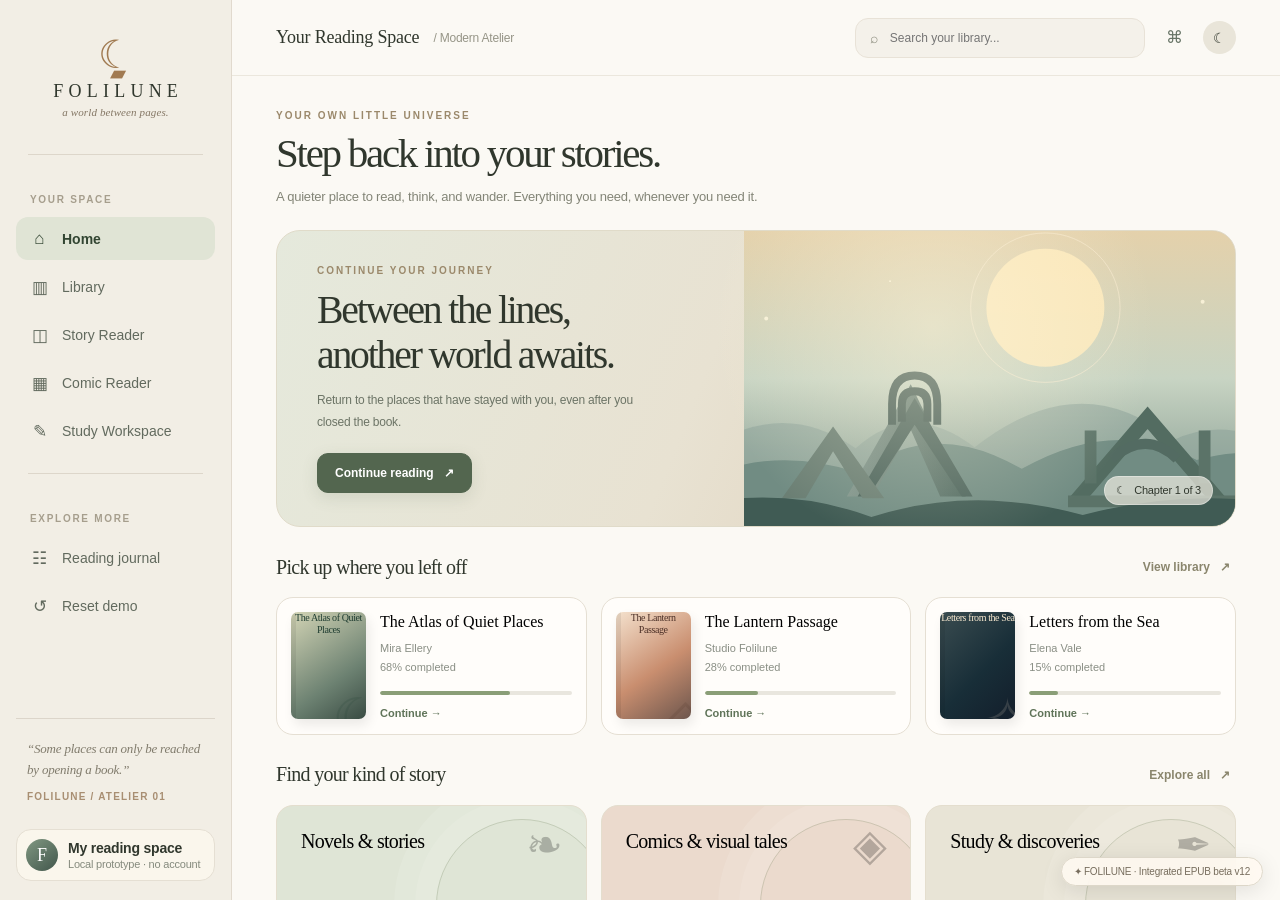
==== android-app/app/src/main/assets/index.html @ e571d468 "android: report unsupported WebView JSON backup instead of falsely claiming download" ====
<!doctype html>
<html lang="en">
<head>
<meta charset="utf-8" />
<meta name="viewport" content="width=device-width,initial-scale=1" />
<title>FOLILUNE — Modern Atelier / Illustrated EPUB Proof v7</title>
<meta name="theme-color" content="#f5f1e9" />
<style>
:root{--bg:#eeeae1;--paper:#faf7f0;--card:#fffdf7;--ink:#30372d;--soft:#697368;--muted:#858a7d;--line:#e5dfd3;--sage:#7a896b;--deep:#414c3d;--rust:#ad6c4b;--peach:#ecd3ba;--shadow:0 18px 50px rgba(48,55,45,.07);--serif:Georgia,'Iowan Old Style','Palatino Linotype',serif;--sans:Inter,'Segoe UI',Arial,sans-serif}
*{box-sizing:border-box}html,body{margin:0;min-height:100%;background:var(--bg);color:var(--ink)}body{font-family:var(--sans);font-size:14px;letter-spacing:-.015em}button,input,textarea,select{font:inherit}button{cursor:pointer}button:focus-visible,input:focus-visible,textarea:focus-visible{outline:3px solid #a7b58c;outline-offset:3px}button:disabled{cursor:not-allowed;opacity:.4}a{color:inherit}svg{display:block}.hidden{display:none!important}
.app{display:grid;grid-template-columns:232px minmax(0,1fr);min-height:100vh;margin:auto;max-width:1800px;background:#faf8f3;box-shadow:0 0 90px rgba(45,51,39,.1)}.sidebar{background:#f2eee5;border-right:1px solid #e1dace;padding:28px 16px 19px;display:flex;flex-direction:column;gap:17px;position:sticky;top:0;height:100vh;z-index:20}.brand{display:flex;flex-direction:column;align-items:center;text-decoration:none;padding:11px 0 15px;gap:4px}.brand-mark{color:#a17a51;font-size:39px;height:38px;line-height:32px;position:relative;font-family:var(--serif)}.brand-mark:after{content:'▰';position:absolute;font-size:21px;transform:rotate(0deg);bottom:-12px;left:12px;color:#a17a51}.brand-title{font-family:var(--serif);letter-spacing:.29em;font-size:18px;margin-left:.3em}.brand-sub{font:italic 11px var(--serif);color:#857765;letter-spacing:.01em}.sidebar-divider{height:1px;background:#ddd6ca;margin:4px 12px}.nav-stack{display:flex;flex-direction:column;gap:5px}.nav-section{font-size:10px;text-transform:uppercase;letter-spacing:.17em;font-weight:700;color:#a69e8d;margin:18px 14px 7px}.nav-btn{background:transparent;border:0;border-radius:12px;display:flex;gap:13px;align-items:center;text-align:left;padding:12px 14px;width:100%;color:#626a5e;font-weight:520;transition:.18s}.nav-btn:hover,.nav-btn.active{background:#e0e4d5;color:#324532}.nav-btn.active{font-weight:690}.nav-ico{width:19px;height:19px;display:grid;place-items:center;font-size:17px}.nav-btn small{margin-left:auto;color:#8b887b}.side-bottom{margin-top:auto}.side-quote{border-top:1px solid #dcd5ca;padding:20px 11px 10px;color:#807b6c;font:italic 13px/1.6 var(--serif)}.side-quote b{display:block;font:600 10px var(--sans);color:#a88e72;letter-spacing:.12em;text-transform:uppercase;margin-top:10px}.account{display:flex;align-items:center;gap:10px;margin-top:17px;padding:9px;background:#faf6ec;border:1px solid var(--line);border-radius:15px}.avatar{width:32px;height:32px;border-radius:100%;background:linear-gradient(140deg,#819882,#41564b);display:grid;place-items:center;color:#fff;font:18px var(--serif)}.account small{display:block;color:var(--muted);font-size:11px;margin-top:2px}
.main{min-width:0;max-height:100vh;overflow-y:auto;background:#fbf9f4}.topbar{height:76px;display:flex;align-items:center;justify-content:space-between;gap:18px;padding:0 44px;position:sticky;top:0;background:rgba(251,249,244,.94);backdrop-filter:blur(18px);border-bottom:1px solid rgba(230,225,214,.75);z-index:10}.topbar-left{display:flex;align-items:center;gap:14px;min-width:0}.topbar h1{font:500 18px var(--serif);margin:0;white-space:nowrap}.topbar-breadcrumb{font-size:12px;color:#969587}.topbar-right{display:flex;align-items:center;gap:10px}.searchbar{display:flex;gap:10px;align-items:center;background:#f4f1ea;border:1px solid #e8e2d7;border-radius:13px;padding:11px 14px;width:290px;color:#868778}.searchbar input{width:100%;border:0;outline:none;background:transparent;font-size:12px;color:var(--ink)}.icon-btn{border:1px solid transparent;color:#677466;background:transparent;border-radius:11px;min-width:38px;height:38px;display:inline-grid;place-items:center;font-size:17px}.icon-btn:hover{background:#eeebe2}.top-avatar{width:33px;height:33px;border-radius:50%;background:#e9e5d9;display:grid;place-items:center}.mobile-menu{display:none}
.content{max-width:1460px;padding:34px 44px 75px;margin:0 auto}.eyebrow{font-size:10px;letter-spacing:.2em;text-transform:uppercase;color:#9b896b;font-weight:800}.page-title{font:400 clamp(29px,3.2vw,48px)/1.16 var(--serif);letter-spacing:-.055em;margin:9px 0 9px}.page-sub{color:#838577;line-height:1.6;margin:0;font-size:13px}.section-title{display:flex;align-items:center;justify-content:space-between;gap:15px;margin:27px 0 17px}.section-title h2{font:500 20px var(--serif);letter-spacing:-.035em;margin:0}.section-title button{border:0;background:transparent;color:#8a866d;font-size:12px;font-weight:650;padding:6px}.section-title button:hover{text-decoration:underline}.pill{border:1px solid #e3ddce;background:#f8f4eb;color:#677466;border-radius:30px;padding:9px 14px;font-size:12px;white-space:nowrap}.pill.active{color:#fff;background:#5b7057;border-color:#5b7057}.primary{background:#53664f;color:#fff;border:1px solid #53664f;border-radius:11px;padding:12px 17px;font-weight:640;font-size:12px;box-shadow:0 5px 16px #53664f25}.primary:hover{background:#3f543e}.secondary{background:#fffaf2;color:#53664f;border:1px solid #e7ddce;border-radius:11px;padding:12px 17px;font-weight:620;font-size:12px}.secondary:hover{background:#f3ecdc}.tiny{border:0;background:transparent;color:#6e7569;padding:7px 8px;border-radius:8px;font-size:12px}.tiny:hover{background:#f0ece2}.muted{color:#8c8f85}
.hero{border-radius:24px;overflow:hidden;min-height:249px;display:grid;grid-template-columns:minmax(260px,1fr) 1.05fr;background:linear-gradient(112deg,#e5e9dc 0%,#e8e2d2 45%,#dac6ac 100%);position:relative;border:1px solid #e0dbc9}.hero:after{content:'';position:absolute;width:450px;height:450px;right:8%;top:-130px;border-radius:50%;background:radial-gradient(circle,#fff6db77,transparent 70%);pointer-events:none}.hero-copy{padding:34px 14px 33px 40px;z-index:1}.hero-copy h2{font:400 clamp(27px,3.1vw,42px)/1.13 var(--serif);letter-spacing:-.055em;margin:12px 0;max-width:360px}.hero-copy p{color:#6c7466;font-size:12px;line-height:1.8;max-width:350px;margin:0 0 20px}.hero-art{overflow:hidden;display:flex;align-items:flex-end;justify-content:center;position:relative}.hero-art svg{width:100%;height:100%;min-height:249px;object-fit:cover}.sparkle{position:absolute;color:#fff8e2;font-size:19px}.hero-progress{position:absolute;bottom:21px;right:22px;border:1px solid #ffffff58;border-radius:50px;padding:7px 11px;background:#f7f3e9a9;font-size:11px;z-index:2}
.reading-grid{display:grid;grid-template-columns:repeat(3,minmax(0,1fr));gap:14px}.reading-card{background:#fffdfa;border:1px solid var(--line);border-radius:17px;display:flex;gap:14px;min-height:136px;padding:14px;text-align:left;align-items:center;transition:.2s}.reading-card:hover,.book-card:hover,.collection:hover{transform:translateY(-3px);box-shadow:var(--shadow)}.mini-cover{width:75px;min-width:75px;height:107px;border-radius:7px;box-shadow:3px 6px 12px #00000014;overflow:hidden;position:relative}.mini-cover:before,.cover:before{content:'';position:absolute;inset:0;border-left:5px solid #00000013;pointer-events:none}.book-meta{flex:1;min-width:0}.book-meta b{display:block;font:500 16px/1.2 var(--serif);margin-bottom:8px;overflow-wrap:anywhere}.book-meta small{color:#8a8f85;line-height:1.6;font-size:11px}.progress{height:4px;border-radius:10px;background:#e9e6de;margin-top:14px;overflow:hidden}.progress>i{display:block;height:100%;border-radius:10px;background:#8a9e77}.continue-link{display:inline-block;margin-top:12px;font-size:11px;color:#607459;font-weight:700}
.collection-grid{display:grid;grid-template-columns:repeat(3,1fr);gap:14px}.collection{border-radius:17px;min-height:147px;padding:24px;display:flex;flex-direction:column;justify-content:space-between;align-items:start;position:relative;overflow:hidden;border:1px solid #e4dece;text-align:left;transition:.2s}.collection:nth-child(1){background:#dfe5d6}.collection:nth-child(2){background:#ebdacd}.collection:nth-child(3){background:#e8e4d6}.collection:after{content:'';position:absolute;right:-22px;bottom:-40px;width:170px;height:170px;border:1px solid #6f805d40;border-radius:50%;box-shadow:0 0 0 21px #ffffff17,0 0 0 42px #ffffff1b}.collection .symbol{font:44px var(--serif);opacity:.24;position:absolute;right:23px;top:13px}.collection strong{font:500 20px var(--serif);letter-spacing:-.035em;z-index:1}.collection small{font:12px var(--sans);color:#697264;z-index:1}
.book-grid{display:grid;grid-template-columns:repeat(5,minmax(0,1fr));gap:17px}.book-card{border:0;background:transparent;text-align:left;padding:0;min-width:0;transition:.2s}.cover{height:210px;width:100%;max-width:180px;position:relative;border-radius:8px;overflow:hidden;display:flex;justify-content:center;align-items:center;flex-direction:column;padding:18px;box-shadow:4px 9px 13px #403f2b21;transition:.2s}.cover-name{font:500 clamp(15px,1.7vw,23px)/1.08 var(--serif);text-align:center;position:relative;z-index:2;letter-spacing:-.04em}.cover-author{font:8px var(--sans);text-transform:uppercase;letter-spacing:.13em;margin-top:11px;opacity:.8;z-index:2;text-align:center}.cover-emblem{position:absolute;font:92px var(--serif);opacity:.15;bottom:-32px;right:-16px}.book-card strong{display:block;margin-top:14px;font:500 15px/1.25 var(--serif);white-space:nowrap;overflow:hidden;text-overflow:ellipsis}.book-card small{display:block;color:#969487;margin-top:4px;font-size:11px}.cover.forest,.mini-cover.forest{background:linear-gradient(145deg,#d3d4b5,#6d8272 63%,#394b43);color:#203e32}.cover.coral,.mini-cover.coral{background:linear-gradient(145deg,#f4e1cd,#c98e6f 54%,#6d564d);color:#4c3027}.cover.midnight,.mini-cover.midnight{background:linear-gradient(135deg,#3a4c50,#182e38 56%,#131e2b);color:#f8e9d0}.cover.cream,.mini-cover.cream{background:linear-gradient(145deg,#f0e6d2,#cab99b);color:#654f3e}.cover.violet,.mini-cover.violet{background:linear-gradient(130deg,#777383,#342f54 63%,#222c43);color:#f2e8d7}.cover.sand,.mini-cover.sand{background:linear-gradient(135deg,#d4b28a,#9b6947 54%,#633e36);color:#fff0d5}.cover.sage,.mini-cover.sage{background:linear-gradient(135deg,#e5dfd4,#9bad94 65%,#5b7c76);color:#344b42}.mini-cover .cover-name{font-size:10px;line-height:1.14;display:-webkit-box;-webkit-line-clamp:3;-webkit-box-orient:vertical;overflow:hidden}.mini-cover .cover-author{display:none}.mini-cover .cover-emblem{font-size:56px}
.library-header{display:flex;justify-content:space-between;align-items:flex-end;gap:15px;flex-wrap:wrap}.filter-row{display:flex;gap:8px;align-items:center;flex-wrap:wrap;margin:26px 0}.empty{padding:50px 10px;text-align:center;background:#f3eee4;border-radius:14px;color:#747d6e}.library-count{margin-left:auto;font-size:11px;color:#8b8d82}.add-tip{margin-top:25px;border-radius:14px;background:#e8eddf;padding:18px 21px;color:#657661;line-height:1.6;font-size:12px}
.reader-shell{height:calc(100vh - 76px);min-height:620px;display:flex;flex-direction:column;background:var(--reader-bg,#f6f2e9);color:var(--reader-ink,#363e32);position:relative}.reader-shell.night{--reader-bg:#282d2d;--reader-ink:#e8e5da;--reader-muted:#acaea5}.reader-shell.sepia{--reader-bg:#eadfc8;--reader-ink:#4e4638;--reader-muted:#766e61}.reader-head{height:56px;flex-shrink:0;display:flex;align-items:center;justify-content:space-between;border-bottom:1px solid color-mix(in srgb,var(--reader-ink) 11%,transparent);padding:0 26px;gap:12px}.reader-head h2{font:500 16px var(--serif);margin:0}.reader-head small{display:block;font-size:10px;color:var(--reader-muted,#8f9387);margin-top:2px}.reader-head-left,.reader-head-right{display:flex;align-items:center;gap:8px}.reader-shell button:not(.primary){color:inherit}.reader-head .icon-btn:hover,.reader-foot .icon-btn:hover{background:#8b957a22}.reader-main{display:flex;min-height:0;flex:1;overflow:hidden}.reader-pages{flex:1;overflow:auto;min-width:0;scrollbar-color:#b4b2a4 transparent}.story-page{max-width:735px;margin:0 auto;min-height:100%;padding:50px 58px 80px;position:relative;transition:font-size .2s}.chapter-kicker{text-transform:uppercase;letter-spacing:.3em;color:#a4866b;font-size:10px;font-weight:700;text-align:center}.story-page h1{font:400 36px var(--serif);text-align:center;margin:18px 0 42px;letter-spacing:-.065em}.story-text{font:var(--read-size,19px)/var(--read-line,1.85) var(--serif);letter-spacing:0}.story-text p{margin:0 0 1.3em;text-align:justify;hyphens:auto}.story-text p:first-of-type:first-letter{font-size:2.9em;float:left;line-height:.83;padding:8px 9px 0 0;color:#9a6a4a}.reader-foot{height:57px;flex-shrink:0;border-top:1px solid color-mix(in srgb,var(--reader-ink) 10%,transparent);display:flex;align-items:center;gap:15px;justify-content:space-between;padding:0 26px}.reader-foot small{font-size:11px;color:var(--reader-muted,#8a8b80)}.foot-progress{height:3px;background:#c2c1b2;flex:1;max-width:310px;border-radius:5px;overflow:hidden}.foot-progress i{display:block;background:#849676;height:100%;transition:.25s}.reader-tools{width:290px;background:var(--reader-bg);border-left:1px solid color-mix(in srgb,var(--reader-ink) 13%,transparent);overflow-y:auto;flex-shrink:0;padding:27px 22px}.tools-head{display:flex;align-items:center;justify-content:space-between;margin-bottom:24px}.tools-head h3{font:500 21px var(--serif);margin:0}.tool-group{margin-bottom:26px}.tool-group h4{font-size:10px;letter-spacing:.17em;text-transform:uppercase;margin:0 0 13px;color:#8c907c}.row{display:flex;align-items:center;justify-content:space-between;gap:10px}.tool-row{display:flex;align-items:center;justify-content:space-between;padding:11px 0;border-bottom:1px solid #94998525;font-size:12px}.swatches{display:flex;gap:11px}.swatch{width:32px;height:32px;border-radius:50%;border:2px solid transparent;box-shadow:0 0 0 1px #998e7f50;position:relative}.swatch.active:after{content:'✓';position:absolute;inset:0;display:grid;place-items:center;font-size:12px}.swatch[data-tone=paper]{background:#f6f2e9;color:#333}.swatch[data-tone=sepia]{background:#eadfc8;color:#333}.swatch[data-tone=night]{background:#282d2d;color:#eee}.stepper{display:flex;gap:10px;align-items:center}.stepper button{width:29px;height:29px;border:1px solid #a9a99d70;border-radius:8px;background:transparent}.tool-group input[type=range]{width:100%;accent-color:#6d8566}.note{border-radius:10px;border:1px solid #bbc3b363;padding:12px;margin:9px 0;font-size:11px;line-height:1.6}.note em{display:block;color:#829078;margin-top:6px}.note-actions{display:flex;gap:6px;margin-top:7px}.note-actions button{background:transparent;border:0;color:#8c7053;font-size:11px;padding:4px}.helper{line-height:1.6;font-size:11px;color:#869084}.context-tools{position:fixed;z-index:100;background:#34483d;color:white;border-radius:10px;box-shadow:0 14px 35px #0003;padding:6px;display:flex;gap:4px;max-width:calc(100vw - 20px)}.context-tools button{color:white;border:0;border-radius:7px;padding:8px 11px;font-size:11px;background:transparent}.context-tools button:hover{background:#617662}
.comic-body{height:100%;overflow:auto;padding:25px 25px 45px;background:#d9ddd3;display:flex;align-items:start;justify-content:center}.comic-body.page-mode{align-items:center}.comic-sheet{width:min(100%,520px);background:#f8f4e9;border:11px solid #f8f4e9;box-shadow:0 24px 38px #1d252431;display:grid;gap:8px;transform-origin:top center;transition:transform .2s}.comic-sheet.spread{width:min(100%,850px);grid-template-columns:1fr 1fr;align-self:start}.comic-panel{border:4px solid #263b40;position:relative;overflow:hidden;min-height:185px;background:#72918f}.comic-panel.tall{min-height:260px}.comic-panel svg{width:100%;height:100%;position:absolute;inset:0}.comic-caption{position:absolute;z-index:1;left:13px;top:13px;max-width:68%;font:italic 12px/1.5 var(--serif);background:#fffbefec;padding:10px 12px;border:2px solid #344741;box-shadow:3px 3px 0 #344741}.comic-bubble{position:absolute;z-index:1;right:12px;bottom:14px;max-width:52%;font:italic 14px/1.3 var(--serif);background:#fff7e8;border:2px solid #334044;padding:13px 14px;border-radius:65% 62% 61% 65%;text-align:center}.comic-toolbar{background:#293936;color:white;display:flex;align-items:center;justify-content:center;flex-wrap:wrap;gap:10px;padding:12px}.comic-toolbar button{background:#3b5048;color:#eee;border:1px solid #516b60;border-radius:9px;padding:8px 12px;font-size:11px}.comic-toolbar button.active{background:#d6dcbf;color:#263a32}.comic-toolbar span{font-size:11px;color:#cdd5c9}.comic-body.webtoon .comic-sheet{max-width:480px;display:block}.comic-body.webtoon .comic-panel{min-height:440px;border-bottom:0}.comic-body.webtoon .comic-panel:last-child{border-bottom:4px solid #263b40}
.study-shell{display:grid;grid-template-columns:minmax(0,1.25fr) minmax(300px,.85fr);height:calc(100vh - 76px);min-height:600px;background:#f8f6ee}.study-doc{overflow:auto;border-right:1px solid var(--line);padding:35px clamp(23px,4.3vw,72px) 70px}.study-doc-inner{max-width:690px;margin:auto}.study-doc header{display:flex;justify-content:space-between;gap:12px;align-items:center}.study-doc h1{font:400 37px/1.13 var(--serif);letter-spacing:-.055em;margin:35px 0 13px}.study-doc .dek{font:italic 18px/1.5 var(--serif);color:#82907d;margin:0 0 32px}.study-doc p{font:17px/1.85 var(--serif);color:#4b5547}.study-doc h2{font:500 23px var(--serif);margin:34px 0 8px}.study-doc mark{background:#e4dfac;padding:2px 3px;border-radius:2px;color:#3a4c3c}.study-aside{padding:28px;overflow:auto;background:#f2f1e8}.study-aside h2{font:500 21px var(--serif);margin:0 0 16px}.tabs{display:flex;gap:8px;border-bottom:1px solid #dcd9ce;padding-bottom:12px}.tabs button{background:transparent;border:0;color:#8c8d81;padding:8px 12px;border-radius:8px;font-size:12px}.tabs button.active{background:#dce5d5;color:#466045;font-weight:700}.study-card{background:#fffdf7;padding:17px;border-radius:13px;border:1px solid #e5e0d5;margin-top:14px;box-shadow:0 4px 13px #343b3306}.study-card h3{font:500 17px var(--serif);margin:0 0 9px}.study-card p{font-size:12px;color:#747e71;line-height:1.75;margin:0}.study-card textarea{width:100%;background:#fcfaf4;border:1px solid #e2ded3;border-radius:9px;padding:12px;resize:vertical;min-height:90px;font-size:12px;line-height:1.5;outline:0;margin-top:14px}.outline-item{display:block;width:100%;text-align:left;background:transparent;border:0;border-bottom:1px solid #dfdfd3;padding:14px 6px;color:#64725d;font-size:12px}.outline-item.active{font-weight:800;color:#4b6149}
.toast{position:fixed;z-index:120;bottom:25px;left:50%;transform:translate(-50%,20px);opacity:0;pointer-events:none;background:#364b40;color:#fff;padding:13px 19px;border-radius:13px;box-shadow:0 12px 30px #14201832;font-size:12px;transition:.25s}.toast.visible{opacity:1;transform:translate(-50%,0)}.demo-flag{position:fixed;z-index:30;bottom:14px;right:17px;box-shadow:0 5px 22px #0000001a;border:1px solid #ddd7c9;border-radius:50px;background:#fffaf1d9;backdrop-filter:blur(12px);padding:8px 12px;color:#776d5d;font-size:10px}.mobile-curtain{display:none}
@media (max-width:1250px){.content{padding:29px 32px 60px}.topbar{padding:0 32px}.reading-card{gap:10px;padding:10px}.mini-cover{width:60px;min-width:60px;height:89px}.reading-card{min-height:113px}.book-grid{grid-template-columns:repeat(5,minmax(0,1fr))}.cover{height:178px}.searchbar{width:220px}}
@media (max-width:970px){.app{grid-template-columns:79px 1fr}.sidebar{padding:20px 11px}.brand-title,.brand-sub,.nav-label,.nav-btn small,.side-quote,.account,.sidebar .nav-section{display:none}.brand{padding:10px 0 22px}.nav-btn{justify-content:center;padding:13px 7px}.sidebar-divider{margin:7px}.side-bottom{margin-top:auto}.book-grid{grid-template-columns:repeat(4,minmax(0,1fr))}.collection-grid{gap:10px}.collection{padding:18px}.reader-tools{width:245px}.searchbar{width:180px}}
@media (max-width:720px){.app{display:block}.sidebar{position:fixed;top:0;left:0;bottom:0;transform:translateX(-110%);transition:.25s;width:230px;padding:25px 15px;box-shadow:15px 0 50px #0002}.sidebar.open{transform:none}.sidebar .brand-title,.sidebar .brand-sub,.sidebar .nav-label,.sidebar .nav-section,.sidebar .side-quote,.sidebar .account{display:initial}.sidebar .brand{display:flex}.sidebar .nav-btn{justify-content:flex-start;padding:11px 14px}.mobile-curtain.show{display:block;position:fixed;z-index:19;inset:0;background:#141b14a1}.mobile-menu{display:inline-grid}.topbar{padding:0 16px;height:62px}.topbar h1{font-size:16px}.topbar-breadcrumb{display:none}.topbar-right{gap:4px}.searchbar{width:37px;padding:8px;border:0;background:transparent}.searchbar:focus-within{width:170px;background:#f1eee7;border:1px solid #ddd5c6}.searchbar input{width:0}.searchbar:focus-within input{width:100%}.content{padding:23px 18px 65px}.hero{display:block;min-height:240px}.hero-copy{padding:24px 25px;width:80%;position:relative;z-index:2}.hero-copy h2{font-size:32px}.hero-art{position:absolute;right:0;top:0;width:100%;height:100%;opacity:.4;justify-content:flex-end}.hero-art svg{width:75%}.hero:after{display:none}.reading-grid{grid-template-columns:1fr;gap:9px}.reading-card{min-height:95px}.collection-grid{grid-template-columns:1fr 1fr}.collection:nth-child(3){grid-column:span 2}.book-grid{grid-template-columns:repeat(3,minmax(0,1fr));gap:15px}.cover{height:163px}.reader-shell{height:calc(100dvh - 62px);min-height:530px}.reader-head{padding:0 9px}.reader-foot{padding:0 11px;gap:6px}.reader-head .icon-btn{min-width:30px;width:31px;height:32px}.reader-tools{position:absolute;right:0;top:56px;bottom:57px;z-index:8;width:min(88vw,325px);box-shadow:-14px 0 38px #0002}.story-page{padding:34px 28px 55px}.story-page h1{font-size:29px}.story-text{text-align:left}.study-shell{display:block;height:auto;min-height:calc(100dvh - 62px)}.study-doc{padding:25px 24px 40px;border:0;min-height:450px}.study-aside{min-height:340px}.study-doc h1{font-size:31px}.demo-flag{bottom:6px;right:6px;padding:5px 8px;font-size:9px}}
@media (max-width:395px){.book-grid{grid-template-columns:repeat(2,minmax(0,1fr))}.cover{max-width:none;height:190px}.hero-copy{width:100%}.hero-copy p{max-width:220px}.collection-grid{grid-template-columns:1fr}.collection:nth-child(3){grid-column:auto}}
@media(prefers-reduced-motion:reduce){*,*:before,*:after{transition:none!important;animation:none!important;scroll-behavior:auto!important}}


.fallback-top{padding:22px 44px 5px;border-bottom:1px solid #e4ded3;background:#f6f2e9}
.fallback-note{display:flex;flex-wrap:wrap;gap:9px 14px;align-items:center;background:#e3e9da;border:1px solid #ccd8c1;padding:13px 17px;border-radius:13px;color:#3c5940;font-size:12px;line-height:1.6}
.fallback-note strong{font-size:13px}.fallback-note span{flex:1;min-width:250px}
.fallback-nav{display:flex;gap:8px;flex-wrap:wrap;padding:14px 0}
.fallback-nav a{display:inline-block;padding:10px 13px;border-radius:11px;text-decoration:none;background:#fffdf8;border:1px solid #e1daca;font-weight:650;font-size:12px;color:#495c48}
.fallback-nav a:hover{background:#e6ecd8}
.fallback-view{border-bottom:2px solid #ddd7c9;scroll-margin-top:80px}
.fallback-section-title{display:flex;justify-content:space-between;align-items:baseline;gap:15px;padding:20px 44px 0}
.fallback-section-title span{font-size:10px;letter-spacing:.14em;color:#8c8b7d}
.fallback-section-title h2{font-family:var(--serif);font-weight:500;font-size:18px;margin:0;color:#4d604e}
@media(max-width:750px){.fallback-top{padding:15px 18px 6px}.fallback-section-title{padding:15px 18px 0}.fallback-nav a{font-size:11px;padding:9px 11px}}


.import-management{background:#f6f3ec;border:1px solid #e6e1d5;border-radius:15px;margin-top:20px;padding:15px 18px}.import-management>strong{display:block;font-family:var(--serif);font-size:17px;margin-bottom:8px}.import-management .row{display:flex;align-items:center;justify-content:space-between;gap:10px;border-top:1px solid #e5dfd5;padding:8px 0}.import-management .row span{overflow-wrap:anywhere}.import-management button{color:#a35f4b}
@media (prefers-reduced-motion:reduce){.reading-card,.book-card,.collection,.story-page,.sidebar,.nav-btn{transition:none!important}}

/* v4 — semantic paragraphs and anchored reading positions */
.demo-flag{pointer-events:none!important}
.story-text .reader-block{scroll-margin-block-start:24px}
.story-text h2.reader-block{font:600 1.27em/1.3 var(--serif);letter-spacing:-.025em;margin:1.55em 0 .66em;text-align:left}
.story-text h3.reader-block{font:600 1.12em/1.4 var(--serif);margin:1.3em 0 .5em}
.story-text blockquote.reader-block{border-left:3px solid #a2a98b;padding:.25em 1em;font-style:italic;margin:1.3em 0;color:var(--reader-ink)}
.story-text .reader-list{position:relative;text-align:left;padding-left:1.3em;margin:0 0 .65em;list-style:disc outside}
.story-text .reader-list:before{content:'•';position:absolute;left:.15em;color:#9b7957}
.story-text em{font-style:italic}.story-text strong{font-weight:700}.story-text sup{font-size:.68em;vertical-align:super}
.story-text .reader-block:focus{outline:2px solid #a3ae85;outline-offset:2px}
.story-text h2.reader-block:first-child,.story-text h3.reader-block:first-child{margin-top:0}
/* v5: Progressive disclosure for local data recovery */
.backup-fold {margin-top:22px;border:1px solid rgba(112,112,91,.23);border-radius:14px;padding:14px 16px;background:rgba(255,255,255,.28)}
.backup-fold summary{cursor:pointer;font-weight:650;list-style:none;display:flex;align-items:center;justify-content:space-between;gap:12px}
.backup-fold summary::-webkit-details-marker{display:none}
.backup-fold summary::after{content:'⌄';font-size:19px;color:#827964;transition:transform .2s}
.backup-fold[open] summary::after{transform:rotate(180deg)}
.backup-fold .backup-actions{display:flex;gap:10px;flex-wrap:wrap;margin:12px 0 10px}
.backup-fold .backup-actions button{border:1px solid rgba(84,96,72,.23);border-radius:10px;background:#faf6ed;color:#3d483c;font-weight:600;padding:10px 14px;cursor:pointer}
.backup-fold .backup-actions button:focus-visible{outline:3px solid #748779;outline-offset:3px}
.backup-fold p{font-size:13px;line-height:1.55;color:#6c6b60;margin:10px 0 0}
.backup-fold .privacy-note{color:#73624d}
@media(max-width:450px){.backup-fold .backup-actions button{width:100%}}
/* v6: Reader fidelity only inside Reading settings; never overlays content. */
.reader-tools{background:var(--reader-bg,#f6f2e9);color:var(--reader-ink,#363e32)}
.fidelity-panel{border-top:1px solid #8e8a7628;padding:18px 0 8px;font-size:13px;line-height:1.55}
.fidelity-panel details{background:rgba(104,116,87,.07);border:1px solid #9b9b8330;border-radius:12px;padding:11px 12px}
.fidelity-panel summary{cursor:pointer;list-style:auto;font-weight:650}
.fidelity-panel summary:focus-visible{outline:3px solid #75876d;outline-offset:4px}
.fidelity-panel p{margin:10px 0;color:inherit;opacity:.86}
.fidelity-panel ul{margin:9px 0 0;padding-left:19px}
.fidelity-panel li{margin:4px 0}
.fidelity-panel .lab-tag{font-size:10px;letter-spacing:.06em;font-weight:700;opacity:.72}
/* v7: book-illustration support, scoped strictly to the imported story. */
.story-text .reader-figure{margin:1.7em auto 2em;max-width:100%;text-align:center;clear:both;break-inside:avoid;}
.story-text .reader-figure img{display:block;max-width:100%;max-height:min(62vh,720px);width:auto;height:auto;object-fit:contain;margin:0 auto;border-radius:6px;background:#c4b7a926;box-shadow:0 9px 28px #423b2b16;}
.story-text .reader-figure figcaption{font:italic .76em/1.55 var(--serif);color:var(--reader-muted,#7a7a6b);text-align:center;margin-top:.72em;}
.story-text .reader-figure img:focus-visible{outline:3px solid #71836e;outline-offset:5px;}
.story-text .reader-figure img::selection{background:transparent;}

/* v12 — maintained EPUB renderer extension. Leaves Modern Atelier base screens intact. */
.epub-active{position:relative}.epub-active>.reader-tools{position:absolute;right:0;top:0;bottom:0;z-index:8;width:min(330px,100%);box-shadow:-14px 0 30px #1a26131c;overflow:auto;border-left:1px solid #a4ac9730}.epub-reader-pages{overflow:hidden;position:relative;background:var(--reader-bg,#f6f2e9);}
.epub-stage{width:100%;height:100%;min-height:220px;position:relative;}
.epub-stage>div,.epub-stage>div>iframe{max-width:100%;}
.epub-stage-label{position:absolute;inset:0;display:flex;align-items:center;justify-content:center;padding:30px;text-align:center;font:italic 15px/1.7 var(--serif);color:var(--reader-muted,#7e7d6b);}
.reader-flag{font-size:10px;letter-spacing:.06em;text-transform:uppercase;color:#7c805d;font-weight:650;}
.reader-head .reader-flag{display:inline-block;margin-top:2px;}
.epub-runtime-note{font:12px/1.6 var(--sans,system-ui);margin:0 0 14px;color:var(--reader-ink,#464b40);opacity:.85;}
.epub-switch{display:flex;gap:7px;align-items:center;flex-wrap:wrap;margin:9px 0 15px;}
.epub-switch button{border:1px solid #939c8349;background:transparent;border-radius:9px;font:600 12px system-ui;padding:8px 10px;cursor:pointer;}
.epub-switch button.selected{background:#74836325;border-color:#748363;color:inherit;}
.epub-fallback-message{max-width:710px;margin:18px auto 0;border:1px solid #a9aa9949;background:#74836316;padding:12px 15px;border-radius:13px;font:13px/1.6 system-ui;color:inherit;}
.epub-live-error{display:flex;flex-direction:column;align-items:center;gap:10px;justify-content:center;text-align:center;padding:24px;max-width:560px;margin:auto;height:100%;}
.epub-live-error button{border-radius:11px;background:#526b5a;color:#fff!important;border:0;padding:10px 16px;cursor:pointer;}
.epub-page-save{font-size:11px;color:var(--reader-muted,#858878);text-align:center;margin-top:7px}
@media (max-width:720px){.reader-head .reader-flag{font-size:9px}.epub-reader-pages{min-height:260px}.epub-stage-label{font-size:13px}}
</style>
</head>
<body>
<div class="app" id="app">
<aside class="sidebar" id="sidebar" aria-label="Primary navigation">
  <a class="brand" href="#home" data-view="home" aria-label="FOLILUNE Home"><span class="brand-mark">☾</span><span class="brand-title">FOLILUNE</span><span class="brand-sub">a world between pages.</span></a>
  <div class="sidebar-divider"></div>
  <nav class="nav-stack"><div class="nav-section">YOUR SPACE</div>
  <button class="nav-btn active" data-view="home"><span class="nav-ico">⌂</span><span class="nav-label">Home</span></button>
  <button class="nav-btn" data-view="library"><span class="nav-ico">▥</span><span class="nav-label">Library</span></button>
  <button class="nav-btn" data-view="story"><span class="nav-ico">◫</span><span class="nav-label">Story Reader</span></button>
  <button class="nav-btn" data-view="comic"><span class="nav-ico">▦</span><span class="nav-label">Comic Reader</span></button>
  <button class="nav-btn" data-view="study"><span class="nav-ico">✎</span><span class="nav-label">Study Workspace</span></button>
  </nav><div class="sidebar-divider"></div><nav class="nav-stack"><div class="nav-section">EXPLORE MORE</div>
  <button class="nav-btn" data-action="open-journal"><span class="nav-ico">☷</span><span class="nav-label">Reading journal</span></button>
  <button class="nav-btn" data-action="reset-demo"><span class="nav-ico">↺</span><span class="nav-label">Reset demo</span></button>
  </nav>
  <div class="side-bottom"><div class="side-quote">“Some places can only be reached by opening a book.”<b>FOLILUNE / ATELIER 01</b></div><div class="account"><div class="avatar">F</div><div><strong>My reading space</strong><small>Local prototype · no account</small></div></div></div>
</aside>
<div class="mobile-curtain" id="curtain"></div>
<div class="main" id="mainScroll">
 <header class="topbar"><div class="topbar-left"><button class="icon-btn mobile-menu" id="menuBtn" aria-label="Open navigation">☰</button><h1 id="topTitle">Your Reading Space</h1><span class="topbar-breadcrumb" id="topSub">/ Modern Atelier</span></div>
 <div class="topbar-right"><label class="searchbar" title="Search demo library"><span aria-hidden="true">⌕</span><input type="search" id="globalSearch" placeholder="Search your library..." autocomplete="off" aria-label="Search your library"></label><button class="icon-btn" data-action="help" title="Keyboard shortcuts" aria-label="Show keyboard shortcuts">⌘</button><div class="top-avatar" title="Local prototype">☾</div></div></header>
 <div id="screen" aria-live="polite"><div class="fallback-top">
  <div class="fallback-note"><strong>FOLILUNE — preview-safe reading tour</strong><span>This viewer may block interactive scripts. The four screens below are visible without JavaScript. For working navigation, reader settings and notes, download this HTML and open it in a standard browser such as Chrome or Safari.</span></div>
  <nav class="fallback-nav" aria-label="Preview screen navigation">
    <a href="#fallback-home">⌂ Library Home</a><a href="#fallback-story">◫ Novel Reader</a><a href="#fallback-comic">▦ Comic Reader</a><a href="#fallback-study">✎ Study Workspace</a>
  </nav>
</div><section class="fallback-view" id="fallback-home" aria-label="Home & Library"><div class="fallback-section-title"><span>MODERN ATELIER · SCREEN 01</span><h2>Home & Library</h2></div><div class="content"><div class="eyebrow">YOUR OWN LITTLE UNIVERSE</div><h1 class="page-title">Step back into your stories.</h1><p class="page-sub">A quieter place to read, think, and wander. Everything you need, whenever you need it.</p><div style="height:23px"></div><section class="hero"><div class="hero-copy"><div class="eyebrow">CONTINUE YOUR JOURNEY</div><h2>Between the lines,<br>another world awaits.</h2><p>Return to the places that have stayed with you, even after you closed the book.</p><button class="primary" data-view="story">Continue reading &nbsp; ↗</button></div><div class="hero-art"><svg aria-hidden="true" viewBox="0 0 620 300" preserveAspectRatio="xMidYMid slice"><defs><linearGradient id="sky" x1="0" y1="0" x2="0" y2="1"><stop stop-color="#e4d1ab"></stop><stop offset=".5" stop-color="#c8d4c3"></stop><stop offset="1" stop-color="#789087"></stop></linearGradient><linearGradient id="rock" x1="0" x2="1"><stop stop-color="#82968d"></stop><stop offset="1" stop-color="#526b62"></stop></linearGradient></defs><rect width="620" height="300" fill="url(#sky)"></rect><circle cx="367" cy="78" r="60" fill="#ffebbd" opacity=".85"></circle><circle cx="367" cy="78" r="76" fill="none" stroke="#f8ead1" opacity=".6"></circle><path d="M0 238Q90 162 174 221Q230 170 295 220Q403 135 497 213Q550 186 620 225V300H0Z" fill="#8da299" opacity=".55"></path><path d="M0 260Q82 215 177 246Q252 189 343 242Q438 188 521 233Q585 215 620 242V300H0Z" fill="#718c83"></path><path d="M165 270L230 156L286 270H260L230 202L191 270" fill="url(#rock)"></path><path d="M234 170L293 270H282L234 197L187 270H176Z" fill="#4d655d"></path><path d="M211 197V176Q211 147 234 147Q257 147 257 176V197M221 194V176Q221 163 234 163Q247 163 247 176V194" stroke="#455c55" stroke-width="8" fill="none"></path><path d="M99 272L151 199L203 272H181L151 224L123 272Z" fill="#6b7f74"></path><path d="M398 275L471 190L544 275" fill="none" stroke="#536c61" stroke-width="15"></path><path d="M413 257V203M529 257V203M390 275H561" stroke="#5b7368" stroke-width="12"></path><path d="M434 232Q470 201 501 232" stroke="#536b62" stroke-width="10" fill="none"></path><path d="M0 280Q102 258 190 291Q293 258 405 289Q514 260 620 280V300H0Z" fill="#405b54"></path><g fill="#fff8df" opacity=".8"><circle cx="83" cy="89" r="2"></circle><circle cx="209" cy="51" r="1"></circle><circle cx="527" cy="72" r="2"></circle></g></svg></div><div class="hero-progress">☾ &nbsp; Chapter 1 of 3</div></section>
<div class="section-title"><h2>Pick up where you left off</h2><button data-view="library">View library &nbsp; ↗</button></div><div class="reading-grid"><button class="reading-card" data-book="atlas"><div class="mini-cover forest"><span class="cover-emblem">☾</span><span class="cover-name">The Atlas of Quiet Places</span><span class="cover-author">Mira Ellery</span></div><span class="book-meta"><b>The Atlas of Quiet Places</b><small>Mira Ellery<br>68% completed</small><div class="progress"><i style="width:68%"></i></div><span class="continue-link">Continue →</span></span></button><button class="reading-card" data-book="lantern"><div class="mini-cover coral"><span class="cover-emblem">◇</span><span class="cover-name">The Lantern Passage</span><span class="cover-author">Studio Folilune</span></div><span class="book-meta"><b>The Lantern Passage</b><small>Studio Folilune<br>28% completed</small><div class="progress"><i style="width:28%"></i></div><span class="continue-link">Continue →</span></span></button><button class="reading-card" data-book="sea"><div class="mini-cover midnight"><span class="cover-emblem">✧</span><span class="cover-name">Letters from the Sea</span><span class="cover-author">Elena Vale</span></div><span class="book-meta"><b>Letters from the Sea</b><small>Elena Vale<br>15% completed</small><div class="progress"><i style="width:15%"></i></div><span class="continue-link">Continue →</span></span></button></div>
<div class="section-title"><h2>Find your kind of story</h2><button data-view="library">Explore all &nbsp; ↗</button></div><div class="collection-grid"><button class="collection" data-filter="Novels"><span class="symbol">❧</span><strong>Novels &amp; stories</strong><small>Words that open worlds &nbsp; ↗</small></button><button class="collection" data-filter="Comics"><span class="symbol">◈</span><strong>Comics &amp; visual tales</strong><small>Every panel, a new world &nbsp; ↗</small></button><button class="collection" data-filter="Study"><span class="symbol">✒</span><strong>Study &amp; discoveries</strong><small>Read more deeply &nbsp; ↗</small></button></div>
<div class="section-title"><h2>In your library</h2><button data-view="library">See all books &nbsp; ↗</button></div><div class="book-grid"><button class="book-card" data-book="atlas"><div class="cover forest"><span class="cover-emblem">☾</span><span class="cover-name">The Atlas of Quiet Places</span><span class="cover-author">Mira Ellery</span></div><strong>The Atlas of Quiet Places</strong><small>Mira Ellery · Novels</small></button><button class="book-card" data-book="lantern"><div class="cover coral"><span class="cover-emblem">◇</span><span class="cover-name">The Lantern Passage</span><span class="cover-author">Studio Folilune</span></div><strong>The Lantern Passage</strong><small>Studio Folilune · Comics</small></button><button class="book-card" data-book="sea"><div class="cover midnight"><span class="cover-emblem">✧</span><span class="cover-name">Letters from the Sea</span><span class="cover-author">Elena Vale</span></div><strong>Letters from the Sea</strong><small>Elena Vale · Novels</small></button><button class="book-card" data-book="light"><div class="cover cream"><span class="cover-emblem">☼</span><span class="cover-name">The Shape of Light</span><span class="cover-author">N. Aster</span></div><strong>The Shape of Light</strong><small>N. Aster · Study</small></button><button class="book-card" data-book="garden"><div class="cover sage"><span class="cover-emblem">❧</span><span class="cover-name">A Garden of Small Things</span><span class="cover-author">R. Hart</span></div><strong>A Garden of Small Things</strong><small>R. Hart · Novels</small></button></div><div class="add-tip"><b>✦ Designed to grow with you.</b> &nbsp; Open a reader and try selecting a passage, adjusting the page, or exploring side tools. Advanced features appear when they're useful—not before.</div></div></section>
<section class="fallback-view" id="fallback-story" aria-label="Novel Reader"><div class="fallback-section-title"><span>MODERN ATELIER · SCREEN 02</span><h2>Novel Reader</h2></div><div class="reader-shell " id="readerShell"><div class="reader-head"><div class="reader-head-left"><button class="icon-btn" data-view="library" aria-label="Back to library" title="Back to library">←</button><div><h2>The Atlas of Quiet Places</h2><small>Mira Ellery · Chapter 1 of 3</small></div></div><div class="reader-head-right"><button class="icon-btn" data-action="bookmark" aria-label="Bookmark chapter" title="Bookmark chapter">◇</button><button class="icon-btn" data-panel="contents" aria-label="Open table of contents" title="Chapters">☷</button><button class="icon-btn" data-panel="notes" aria-label="Open reading notes" title="Notes">✎</button><button class="icon-btn" data-panel="settings" aria-label="Open reading settings" title="Reading settings">Aa</button><button class="icon-btn" data-panel="none" aria-label="Close reading tools" title="Close tools">⋯</button></div></div><div class="reader-main"><div class="reader-pages" id="readerPages"><article class="story-page" id="storyPage" style="--read-size:19px;--read-line:1.85"><div class="chapter-kicker">CHAPTER 01 &nbsp; ✧ &nbsp; A STORY BY FOLILUNE</div><h1>Where the Map Ends</h1><div class="story-text" id="selectableStory"><p>The mapmaker had left a single instruction on the back of the envelope: do not look for the place. Look for the feeling of having been there before.</p><p>At first light, Elian unfolded the paper across the kitchen table. The ink was the color of rainwater and the valleys were marked not with names, but with small, careful drawings of doors. There was a door beneath a mountain. Another inside a grove of silver trees. The last stood at the center of an empty sea.</p><p>Outside, the city was waking in the ordinary way. Windows opened. Bicycles rattled over old stones. Somewhere below, a baker set the first loaves on a wooden tray. Yet the room held a strange stillness, as though it had been waiting all night for the map to breathe.</p><p>His grandmother once said that the world had more rooms than walls. He had thought it one of her smaller riddles, something meant to keep a restless boy occupied during the long winters. Now he wondered how many times she had tried to tell him the truth.</p><p>At the bottom of the map, almost hidden in the paper grain, was a sentence written in letters so delicate he had to lean close to read them: Every journey begins at the edge of attention.</p><p>Elian closed his eyes and listened. For a moment, beneath the hum of the city, he could hear water touching a shore that did not exist on any chart.</p></div><div style="text-align:center;color:#a6a194;margin:40px auto">✦ &nbsp; ✦ &nbsp; ✦</div><div class="row" style="max-width:380px;margin:auto"><button class="secondary" data-action="prev-chapter" disabled="">← Previous</button><button class="secondary" data-action="next-chapter">Next chapter →</button></div></article></div></div><div class="reader-foot"><button class="icon-btn" data-action="prev-chapter" title="Previous chapter" disabled="">←</button><small>CH. 1 / 3</small><div class="foot-progress"><i style="width:33.33333333333333%"></i></div><small>33% of sample</small><button class="icon-btn" data-action="next-chapter" title="Next chapter">→</button></div></div></section>
<section class="fallback-view" id="fallback-comic" aria-label="Comic Reader"><div class="fallback-section-title"><span>MODERN ATELIER · SCREEN 03</span><h2>Comic Reader</h2></div><div class="reader-shell"><div class="reader-head"><div class="reader-head-left"><button class="icon-btn" data-view="library">←</button><div><h2>The Lantern Passage</h2><small>An original comic · LTR reading</small></div></div><div class="reader-head-right"><button class="icon-btn" data-action="comic-prev" title="Previous pages">←</button><button class="icon-btn" data-action="comic-next" title="Next pages">→</button></div></div><div class="comic-toolbar" role="toolbar" aria-label="Comic reading controls"><span>LAYOUT</span><button class="active" data-comic-mode="page">Page</button><button class="" data-comic-mode="spread">Spread</button><button class="" data-comic-mode="webtoon">Scroll</button><span>✦</span><button data-action="comic-direction" title="Toggle reading direction">LTR →</button><span>ZOOM</span><button data-action="zoom-out">−</button><span>100%</span><button data-action="zoom-in">+</button></div><div class="reader-main"><div class="reader-pages comic-body  page-mode" id="comicScroll"><div class="comic-sheet " style="transform:scale(1);"><div class="comic-panel tall" role="img" aria-label="Original illustrated story panel 1"><svg viewBox="0 0 600 330" preserveAspectRatio="xMidYMid slice" aria-hidden="true"><defs><linearGradient id="p0" x1="0" y1="0" x2="0" y2="1"><stop stop-color="#e2b399"></stop><stop offset=".68" stop-color="#b67e7b"></stop><stop offset="1" stop-color="#66817a"></stop></linearGradient></defs><rect width="600" height="330" fill="url(#p0)"></rect><circle cx="454" cy="82" r="57" fill="#fff0c7"></circle><path d="M0 230Q92 123 179 219Q275 126 357 229Q472 127 600 201V330H0" fill="#7e9a8e"></path><path d="M0 273Q90 219 194 260Q310 186 413 244Q498 212 600 241V330H0" fill="#445d57"></path><path d="M254 285L302 87L362 285" fill="#c5b6a1"></path><path d="M285 199V137Q302 101 328 137V199" fill="none" stroke="#475d58" stroke-width="16"></path><path d="M264 285V231Q310 197 351 231V285" fill="#435a56"></path><g fill="#fef3d5"><circle cx="120" cy="66" r="2"></circle><circle cx="180" cy="44" r="2"></circle><circle cx="526" cy="122" r="2"></circle></g></svg><div class="comic-caption">Beyond the silver hills, a forgotten city kept its last light.</div><div class="comic-bubble">The lantern is still burning.</div></div><div class="comic-panel " role="img" aria-label="Original illustrated story panel 2"><svg viewBox="0 0 600 330" preserveAspectRatio="xMidYMid slice" aria-hidden="true"><defs><linearGradient id="p1" x1="0" y1="0" x2="0" y2="1"><stop stop-color="#304e5f"></stop><stop offset="1" stop-color="#9ea393"></stop></linearGradient></defs><rect width="600" height="330" fill="url(#p1)"></rect><circle cx="410" cy="72" r="59" fill="#f7eac6"></circle><circle cx="425" cy="62" r="54" fill="#304e5f"></circle><path d="M0 245L91 143L175 246L276 118L379 260L497 141L600 235V330H0Z" fill="#637d75"></path><path d="M0 276L112 202L198 273L294 189L397 283L520 219L600 277V330H0" fill="#2c4c50"></path><path d="M200 330V133H373V330" fill="#c6b299"></path><path d="M182 133L287 74L392 133" stroke="#253d41" stroke-width="15" fill="none"></path><path d="M270 330V211Q287 178 304 211V330" fill="#243d42"></path><path d="M212 154V196M340 154V196" stroke="#32474a" stroke-width="13"></path><path d="M0 317Q142 288 280 324Q423 284 600 314V330H0" fill="#19363c"></path></svg><div class="comic-caption">Every doorway had a story. This one had been waiting.</div><div class="comic-bubble">Then we are not too late.</div></div></div></div></div><div class="reader-foot"><button class="icon-btn" data-action="comic-prev" disabled="">←</button><small>PAGE SET 1 OF 2</small><div class="foot-progress"><i style="width:50%"></i></div><small>Original sample art</small><button class="icon-btn" data-action="comic-next">→</button></div></div></section>
<section class="fallback-view" id="fallback-study" aria-label="Study Workspace"><div class="fallback-section-title"><span>MODERN ATELIER · SCREEN 04</span><h2>Study Workspace</h2></div><div class="study-shell"><div class="study-doc"><div class="study-doc-inner"><header><div class="eyebrow">FOLILUNE • LEARNING STUDIO</div><button class="tiny" data-view="library">← My library</button></header><h1>The Shape of Light</h1><p class="dek">On observation, creative attention, and the art of slowing down.</p><div class="eyebrow">CHAPTER 1 · 6 MIN READ</div><div id="selectableStudy"><h2 id="studyTop">The practice of attention</h2><p>Attention is not simply the act of looking. It is the decision to give something room in the mind long enough for meaning to emerge.</p><p>In a world that rewards speed, slow observation can feel strangely deliberate. The sketchbook, the marginal note, and the reread paragraph all invite a different relationship with time.</p><h2 id="studyObserve">Learning to notice</h2><p>Consider a familiar object in changing light. At noon it appears sharply defined; <mark>at dusk, its outline becomes uncertain</mark>. The object itself is unchanged, yet our experience of it becomes something new.</p><p>This is why creative practice often begins with noticing. Before making a mark, we learn to recognize shape, rhythm, contrast, and the small details that ordinary attention might pass over.</p><p>The lesson extends beyond art. The same patience can deepen reading, study, conversation, and the way we inhabit a day.</p></div><div style="height:100px"></div></div></div><aside class="study-aside"><div class="row"><h2>Reading workspace</h2><button class="tiny" data-action="help">? Help</button></div><div class="tabs" role="tablist"><button role="tab" aria-selected="true" class="active" data-study-tab="notes">Notes</button><button role="tab" aria-selected="false" class="" data-study-tab="outline">Outline</button><button role="tab" aria-selected="false" class="" data-study-tab="insights">Insights</button></div><div class="study-card"><div class="eyebrow">YOUR NOTEBOOK</div><h3>Margin notes</h3><p>Your notes stay in this browser for the prototype. Select text from the document to save a quote or write an observation below.</p><textarea id="studyNoteInput" placeholder="What stood out to you?" aria-label="New study note"></textarea><button class="primary" style="margin-top:10px" data-action="save-study-note">＋ Save note</button></div><div class="study-card"><button class="secondary" data-action="export-notes">⇩ Export your notes</button></div></aside></div></section></div>
</div></div>
<div class="context-tools hidden" id="selectionTools" role="toolbar" aria-label="Text selection tools"><button data-action="highlight-selection">✦ Highlight</button><button data-action="note-selection">✎ Note</button><button data-action="copy-selection">⧉ Copy</button></div>
<input id="backupFileInput" type="file" accept=".json,.folilune.json,application/json" hidden aria-label="Select FOLILUNE library backup" /><input id="importBookInput" type="file" accept=".txt,.md,.epub,text/plain,text/markdown,application/epub+zip" hidden aria-label="Choose a local book to import" /><div class="toast" role="status" id="toast"></div><div class="demo-flag" aria-label="Prototype notice">✦ FOLILUNE · Integrated EPUB beta v12</div>

<script id="folilune-jszip" data-version="3.10.1">

/*!

JSZip v3.10.1 - A JavaScript class for generating and reading zip files
<http://stuartk.com/jszip>

(c) 2009-2016 Stuart Knightley <stuart [at] stuartk.com>
Dual licenced under the MIT license or GPLv3. See https://raw.github.com/Stuk/jszip/main/LICENSE.markdown.

JSZip uses the library pako released under the MIT license :
https://github.com/nodeca/pako/blob/main/LICENSE
*/

!function(e){if("object"==typeof exports&&"undefined"!=typeof module)module.exports=e();else if("function"==typeof define&&define.amd)define([],e);else{("undefined"!=typeof window?window:"undefined"!=typeof global?global:"undefined"!=typeof self?self:this).JSZip=e()}}(function(){return function s(a,o,h){function u(r,e){if(!o[r]){if(!a[r]){var t="function"==typeof require&&require;if(!e&&t)return t(r,!0);if(l)return l(r,!0);var n=new Error("Cannot find module '"+r+"'");throw n.code="MODULE_NOT_FOUND",n}var i=o[r]={exports:{}};a[r][0].call(i.exports,function(e){var t=a[r][1][e];return u(t||e)},i,i.exports,s,a,o,h)}return o[r].exports}for(var l="function"==typeof require&&require,e=0;e<h.length;e++)u(h[e]);return u}({1:[function(e,t,r){"use strict";var d=e("./utils"),c=e("./support"),p="ABCDEFGHIJKLMNOPQRSTUVWXYZabcdefghijklmnopqrstuvwxyz0123456789+/=";r.encode=function(e){for(var t,r,n,i,s,a,o,h=[],u=0,l=e.length,f=l,c="string"!==d.getTypeOf(e);u<e.length;)f=l-u,n=c?(t=e[u++],r=u<l?e[u++]:0,u<l?e[u++]:0):(t=e.charCodeAt(u++),r=u<l?e.charCodeAt(u++):0,u<l?e.charCodeAt(u++):0),i=t>>2,s=(3&t)<<4|r>>4,a=1<f?(15&r)<<2|n>>6:64,o=2<f?63&n:64,h.push(p.charAt(i)+p.charAt(s)+p.charAt(a)+p.charAt(o));return h.join("")},r.decode=function(e){var t,r,n,i,s,a,o=0,h=0,u="data:";if(e.substr(0,u.length)===u)throw new Error("Invalid base64 input, it looks like a data url.");var l,f=3*(e=e.replace(/[^A-Za-z0-9+/=]/g,"")).length/4;if(e.charAt(e.length-1)===p.charAt(64)&&f--,e.charAt(e.length-2)===p.charAt(64)&&f--,f%1!=0)throw new Error("Invalid base64 input, bad content length.");for(l=c.uint8array?new Uint8Array(0|f):new Array(0|f);o<e.length;)t=p.indexOf(e.charAt(o++))<<2|(i=p.indexOf(e.charAt(o++)))>>4,r=(15&i)<<4|(s=p.indexOf(e.charAt(o++)))>>2,n=(3&s)<<6|(a=p.indexOf(e.charAt(o++))),l[h++]=t,64!==s&&(l[h++]=r),64!==a&&(l[h++]=n);return l}},{"./support":30,"./utils":32}],2:[function(e,t,r){"use strict";var n=e("./external"),i=e("./stream/DataWorker"),s=e("./stream/Crc32Probe"),a=e("./stream/DataLengthProbe");function o(e,t,r,n,i){this.compressedSize=e,this.uncompressedSize=t,this.crc32=r,this.compression=n,this.compressedContent=i}o.prototype={getContentWorker:function(){var e=new i(n.Promise.resolve(this.compressedContent)).pipe(this.compression.uncompressWorker()).pipe(new a("data_length")),t=this;return e.on("end",function(){if(this.streamInfo.data_length!==t.uncompressedSize)throw new Error("Bug : uncompressed data size mismatch")}),e},getCompressedWorker:function(){return new i(n.Promise.resolve(this.compressedContent)).withStreamInfo("compressedSize",this.compressedSize).withStreamInfo("uncompressedSize",this.uncompressedSize).withStreamInfo("crc32",this.crc32).withStreamInfo("compression",this.compression)}},o.createWorkerFrom=function(e,t,r){return e.pipe(new s).pipe(new a("uncompressedSize")).pipe(t.compressWorker(r)).pipe(new a("compressedSize")).withStreamInfo("compression",t)},t.exports=o},{"./external":6,"./stream/Crc32Probe":25,"./stream/DataLengthProbe":26,"./stream/DataWorker":27}],3:[function(e,t,r){"use strict";var n=e("./stream/GenericWorker");r.STORE={magic:"\0\0",compressWorker:function(){return new n("STORE compression")},uncompressWorker:function(){return new n("STORE decompression")}},r.DEFLATE=e("./flate")},{"./flate":7,"./stream/GenericWorker":28}],4:[function(e,t,r){"use strict";var n=e("./utils");var o=function(){for(var e,t=[],r=0;r<256;r++){e=r;for(var n=0;n<8;n++)e=1&e?3988292384^e>>>1:e>>>1;t[r]=e}return t}();t.exports=function(e,t){return void 0!==e&&e.length?"string"!==n.getTypeOf(e)?function(e,t,r,n){var i=o,s=n+r;e^=-1;for(var a=n;a<s;a++)e=e>>>8^i[255&(e^t[a])];return-1^e}(0|t,e,e.length,0):function(e,t,r,n){var i=o,s=n+r;e^=-1;for(var a=n;a<s;a++)e=e>>>8^i[255&(e^t.charCodeAt(a))];return-1^e}(0|t,e,e.length,0):0}},{"./utils":32}],5:[function(e,t,r){"use strict";r.base64=!1,r.binary=!1,r.dir=!1,r.createFolders=!0,r.date=null,r.compression=null,r.compressionOptions=null,r.comment=null,r.unixPermissions=null,r.dosPermissions=null},{}],6:[function(e,t,r){"use strict";var n=null;n="undefined"!=typeof Promise?Promise:e("lie"),t.exports={Promise:n}},{lie:37}],7:[function(e,t,r){"use strict";var n="undefined"!=typeof Uint8Array&&"undefined"!=typeof Uint16Array&&"undefined"!=typeof Uint32Array,i=e("pako"),s=e("./utils"),a=e("./stream/GenericWorker"),o=n?"uint8array":"array";function h(e,t){a.call(this,"FlateWorker/"+e),this._pako=null,this._pakoAction=e,this._pakoOptions=t,this.meta={}}r.magic="\b\0",s.inherits(h,a),h.prototype.processChunk=function(e){this.meta=e.meta,null===this._pako&&this._createPako(),this._pako.push(s.transformTo(o,e.data),!1)},h.prototype.flush=function(){a.prototype.flush.call(this),null===this._pako&&this._createPako(),this._pako.push([],!0)},h.prototype.cleanUp=function(){a.prototype.cleanUp.call(this),this._pako=null},h.prototype._createPako=function(){this._pako=new i[this._pakoAction]({raw:!0,level:this._pakoOptions.level||-1});var t=this;this._pako.onData=function(e){t.push({data:e,meta:t.meta})}},r.compressWorker=function(e){return new h("Deflate",e)},r.uncompressWorker=function(){return new h("Inflate",{})}},{"./stream/GenericWorker":28,"./utils":32,pako:38}],8:[function(e,t,r){"use strict";function A(e,t){var r,n="";for(r=0;r<t;r++)n+=String.fromCharCode(255&e),e>>>=8;return n}function n(e,t,r,n,i,s){var a,o,h=e.file,u=e.compression,l=s!==O.utf8encode,f=I.transformTo("string",s(h.name)),c=I.transformTo("string",O.utf8encode(h.name)),d=h.comment,p=I.transformTo("string",s(d)),m=I.transformTo("string",O.utf8encode(d)),_=c.length!==h.name.length,g=m.length!==d.length,b="",v="",y="",w=h.dir,k=h.date,x={crc32:0,compressedSize:0,uncompressedSize:0};t&&!r||(x.crc32=e.crc32,x.compressedSize=e.compressedSize,x.uncompressedSize=e.uncompressedSize);var S=0;t&&(S|=8),l||!_&&!g||(S|=2048);var z=0,C=0;w&&(z|=16),"UNIX"===i?(C=798,z|=function(e,t){var r=e;return e||(r=t?16893:33204),(65535&r)<<16}(h.unixPermissions,w)):(C=20,z|=function(e){return 63&(e||0)}(h.dosPermissions)),a=k.getUTCHours(),a<<=6,a|=k.getUTCMinutes(),a<<=5,a|=k.getUTCSeconds()/2,o=k.getUTCFullYear()-1980,o<<=4,o|=k.getUTCMonth()+1,o<<=5,o|=k.getUTCDate(),_&&(v=A(1,1)+A(B(f),4)+c,b+="up"+A(v.length,2)+v),g&&(y=A(1,1)+A(B(p),4)+m,b+="uc"+A(y.length,2)+y);var E="";return E+="\n\0",E+=A(S,2),E+=u.magic,E+=A(a,2),E+=A(o,2),E+=A(x.crc32,4),E+=A(x.compressedSize,4),E+=A(x.uncompressedSize,4),E+=A(f.length,2),E+=A(b.length,2),{fileRecord:R.LOCAL_FILE_HEADER+E+f+b,dirRecord:R.CENTRAL_FILE_HEADER+A(C,2)+E+A(p.length,2)+"\0\0\0\0"+A(z,4)+A(n,4)+f+b+p}}var I=e("../utils"),i=e("../stream/GenericWorker"),O=e("../utf8"),B=e("../crc32"),R=e("../signature");function s(e,t,r,n){i.call(this,"ZipFileWorker"),this.bytesWritten=0,this.zipComment=t,this.zipPlatform=r,this.encodeFileName=n,this.streamFiles=e,this.accumulate=!1,this.contentBuffer=[],this.dirRecords=[],this.currentSourceOffset=0,this.entriesCount=0,this.currentFile=null,this._sources=[]}I.inherits(s,i),s.prototype.push=function(e){var t=e.meta.percent||0,r=this.entriesCount,n=this._sources.length;this.accumulate?this.contentBuffer.push(e):(this.bytesWritten+=e.data.length,i.prototype.push.call(this,{data:e.data,meta:{currentFile:this.currentFile,percent:r?(t+100*(r-n-1))/r:100}}))},s.prototype.openedSource=function(e){this.currentSourceOffset=this.bytesWritten,this.currentFile=e.file.name;var t=this.streamFiles&&!e.file.dir;if(t){var r=n(e,t,!1,this.currentSourceOffset,this.zipPlatform,this.encodeFileName);this.push({data:r.fileRecord,meta:{percent:0}})}else this.accumulate=!0},s.prototype.closedSource=function(e){this.accumulate=!1;var t=this.streamFiles&&!e.file.dir,r=n(e,t,!0,this.currentSourceOffset,this.zipPlatform,this.encodeFileName);if(this.dirRecords.push(r.dirRecord),t)this.push({data:function(e){return R.DATA_DESCRIPTOR+A(e.crc32,4)+A(e.compressedSize,4)+A(e.uncompressedSize,4)}(e),meta:{percent:100}});else for(this.push({data:r.fileRecord,meta:{percent:0}});this.contentBuffer.length;)this.push(this.contentBuffer.shift());this.currentFile=null},s.prototype.flush=function(){for(var e=this.bytesWritten,t=0;t<this.dirRecords.length;t++)this.push({data:this.dirRecords[t],meta:{percent:100}});var r=this.bytesWritten-e,n=function(e,t,r,n,i){var s=I.transformTo("string",i(n));return R.CENTRAL_DIRECTORY_END+"\0\0\0\0"+A(e,2)+A(e,2)+A(t,4)+A(r,4)+A(s.length,2)+s}(this.dirRecords.length,r,e,this.zipComment,this.encodeFileName);this.push({data:n,meta:{percent:100}})},s.prototype.prepareNextSource=function(){this.previous=this._sources.shift(),this.openedSource(this.previous.streamInfo),this.isPaused?this.previous.pause():this.previous.resume()},s.prototype.registerPrevious=function(e){this._sources.push(e);var t=this;return e.on("data",function(e){t.processChunk(e)}),e.on("end",function(){t.closedSource(t.previous.streamInfo),t._sources.length?t.prepareNextSource():t.end()}),e.on("error",function(e){t.error(e)}),this},s.prototype.resume=function(){return!!i.prototype.resume.call(this)&&(!this.previous&&this._sources.length?(this.prepareNextSource(),!0):this.previous||this._sources.length||this.generatedError?void 0:(this.end(),!0))},s.prototype.error=function(e){var t=this._sources;if(!i.prototype.error.call(this,e))return!1;for(var r=0;r<t.length;r++)try{t[r].error(e)}catch(e){}return!0},s.prototype.lock=function(){i.prototype.lock.call(this);for(var e=this._sources,t=0;t<e.length;t++)e[t].lock()},t.exports=s},{"../crc32":4,"../signature":23,"../stream/GenericWorker":28,"../utf8":31,"../utils":32}],9:[function(e,t,r){"use strict";var u=e("../compressions"),n=e("./ZipFileWorker");r.generateWorker=function(e,a,t){var o=new n(a.streamFiles,t,a.platform,a.encodeFileName),h=0;try{e.forEach(function(e,t){h++;var r=function(e,t){var r=e||t,n=u[r];if(!n)throw new Error(r+" is not a valid compression method !");return n}(t.options.compression,a.compression),n=t.options.compressionOptions||a.compressionOptions||{},i=t.dir,s=t.date;t._compressWorker(r,n).withStreamInfo("file",{name:e,dir:i,date:s,comment:t.comment||"",unixPermissions:t.unixPermissions,dosPermissions:t.dosPermissions}).pipe(o)}),o.entriesCount=h}catch(e){o.error(e)}return o}},{"../compressions":3,"./ZipFileWorker":8}],10:[function(e,t,r){"use strict";function n(){if(!(this instanceof n))return new n;if(arguments.length)throw new Error("The constructor with parameters has been removed in JSZip 3.0, please check the upgrade guide.");this.files=Object.create(null),this.comment=null,this.root="",this.clone=function(){var e=new n;for(var t in this)"function"!=typeof this[t]&&(e[t]=this[t]);return e}}(n.prototype=e("./object")).loadAsync=e("./load"),n.support=e("./support"),n.defaults=e("./defaults"),n.version="3.10.1",n.loadAsync=function(e,t){return(new n).loadAsync(e,t)},n.external=e("./external"),t.exports=n},{"./defaults":5,"./external":6,"./load":11,"./object":15,"./support":30}],11:[function(e,t,r){"use strict";var u=e("./utils"),i=e("./external"),n=e("./utf8"),s=e("./zipEntries"),a=e("./stream/Crc32Probe"),l=e("./nodejsUtils");function f(n){return new i.Promise(function(e,t){var r=n.decompressed.getContentWorker().pipe(new a);r.on("error",function(e){t(e)}).on("end",function(){r.streamInfo.crc32!==n.decompressed.crc32?t(new Error("Corrupted zip : CRC32 mismatch")):e()}).resume()})}t.exports=function(e,o){var h=this;return o=u.extend(o||{},{base64:!1,checkCRC32:!1,optimizedBinaryString:!1,createFolders:!1,decodeFileName:n.utf8decode}),l.isNode&&l.isStream(e)?i.Promise.reject(new Error("JSZip can't accept a stream when loading a zip file.")):u.prepareContent("the loaded zip file",e,!0,o.optimizedBinaryString,o.base64).then(function(e){var t=new s(o);return t.load(e),t}).then(function(e){var t=[i.Promise.resolve(e)],r=e.files;if(o.checkCRC32)for(var n=0;n<r.length;n++)t.push(f(r[n]));return i.Promise.all(t)}).then(function(e){for(var t=e.shift(),r=t.files,n=0;n<r.length;n++){var i=r[n],s=i.fileNameStr,a=u.resolve(i.fileNameStr);h.file(a,i.decompressed,{binary:!0,optimizedBinaryString:!0,date:i.date,dir:i.dir,comment:i.fileCommentStr.length?i.fileCommentStr:null,unixPermissions:i.unixPermissions,dosPermissions:i.dosPermissions,createFolders:o.createFolders}),i.dir||(h.file(a).unsafeOriginalName=s)}return t.zipComment.length&&(h.comment=t.zipComment),h})}},{"./external":6,"./nodejsUtils":14,"./stream/Crc32Probe":25,"./utf8":31,"./utils":32,"./zipEntries":33}],12:[function(e,t,r){"use strict";var n=e("../utils"),i=e("../stream/GenericWorker");function s(e,t){i.call(this,"Nodejs stream input adapter for "+e),this._upstreamEnded=!1,this._bindStream(t)}n.inherits(s,i),s.prototype._bindStream=function(e){var t=this;(this._stream=e).pause(),e.on("data",function(e){t.push({data:e,meta:{percent:0}})}).on("error",function(e){t.isPaused?this.generatedError=e:t.error(e)}).on("end",function(){t.isPaused?t._upstreamEnded=!0:t.end()})},s.prototype.pause=function(){return!!i.prototype.pause.call(this)&&(this._stream.pause(),!0)},s.prototype.resume=function(){return!!i.prototype.resume.call(this)&&(this._upstreamEnded?this.end():this._stream.resume(),!0)},t.exports=s},{"../stream/GenericWorker":28,"../utils":32}],13:[function(e,t,r){"use strict";var i=e("readable-stream").Readable;function n(e,t,r){i.call(this,t),this._helper=e;var n=this;e.on("data",function(e,t){n.push(e)||n._helper.pause(),r&&r(t)}).on("error",function(e){n.emit("error",e)}).on("end",function(){n.push(null)})}e("../utils").inherits(n,i),n.prototype._read=function(){this._helper.resume()},t.exports=n},{"../utils":32,"readable-stream":16}],14:[function(e,t,r){"use strict";t.exports={isNode:"undefined"!=typeof Buffer,newBufferFrom:function(e,t){if(Buffer.from&&Buffer.from!==Uint8Array.from)return Buffer.from(e,t);if("number"==typeof e)throw new Error('The "data" argument must not be a number');return new Buffer(e,t)},allocBuffer:function(e){if(Buffer.alloc)return Buffer.alloc(e);var t=new Buffer(e);return t.fill(0),t},isBuffer:function(e){return Buffer.isBuffer(e)},isStream:function(e){return e&&"function"==typeof e.on&&"function"==typeof e.pause&&"function"==typeof e.resume}}},{}],15:[function(e,t,r){"use strict";function s(e,t,r){var n,i=u.getTypeOf(t),s=u.extend(r||{},f);s.date=s.date||new Date,null!==s.compression&&(s.compression=s.compression.toUpperCase()),"string"==typeof s.unixPermissions&&(s.unixPermissions=parseInt(s.unixPermissions,8)),s.unixPermissions&&16384&s.unixPermissions&&(s.dir=!0),s.dosPermissions&&16&s.dosPermissions&&(s.dir=!0),s.dir&&(e=g(e)),s.createFolders&&(n=_(e))&&b.call(this,n,!0);var a="string"===i&&!1===s.binary&&!1===s.base64;r&&void 0!==r.binary||(s.binary=!a),(t instanceof c&&0===t.uncompressedSize||s.dir||!t||0===t.length)&&(s.base64=!1,s.binary=!0,t="",s.compression="STORE",i="string");var o=null;o=t instanceof c||t instanceof l?t:p.isNode&&p.isStream(t)?new m(e,t):u.prepareContent(e,t,s.binary,s.optimizedBinaryString,s.base64);var h=new d(e,o,s);this.files[e]=h}var i=e("./utf8"),u=e("./utils"),l=e("./stream/GenericWorker"),a=e("./stream/StreamHelper"),f=e("./defaults"),c=e("./compressedObject"),d=e("./zipObject"),o=e("./generate"),p=e("./nodejsUtils"),m=e("./nodejs/NodejsStreamInputAdapter"),_=function(e){"/"===e.slice(-1)&&(e=e.substring(0,e.length-1));var t=e.lastIndexOf("/");return 0<t?e.substring(0,t):""},g=function(e){return"/"!==e.slice(-1)&&(e+="/"),e},b=function(e,t){return t=void 0!==t?t:f.createFolders,e=g(e),this.files[e]||s.call(this,e,null,{dir:!0,createFolders:t}),this.files[e]};function h(e){return"[object RegExp]"===Object.prototype.toString.call(e)}var n={load:function(){throw new Error("This method has been removed in JSZip 3.0, please check the upgrade guide.")},forEach:function(e){var t,r,n;for(t in this.files)n=this.files[t],(r=t.slice(this.root.length,t.length))&&t.slice(0,this.root.length)===this.root&&e(r,n)},filter:function(r){var n=[];return this.forEach(function(e,t){r(e,t)&&n.push(t)}),n},file:function(e,t,r){if(1!==arguments.length)return e=this.root+e,s.call(this,e,t,r),this;if(h(e)){var n=e;return this.filter(function(e,t){return!t.dir&&n.test(e)})}var i=this.files[this.root+e];return i&&!i.dir?i:null},folder:function(r){if(!r)return this;if(h(r))return this.filter(function(e,t){return t.dir&&r.test(e)});var e=this.root+r,t=b.call(this,e),n=this.clone();return n.root=t.name,n},remove:function(r){r=this.root+r;var e=this.files[r];if(e||("/"!==r.slice(-1)&&(r+="/"),e=this.files[r]),e&&!e.dir)delete this.files[r];else for(var t=this.filter(function(e,t){return t.name.slice(0,r.length)===r}),n=0;n<t.length;n++)delete this.files[t[n].name];return this},generate:function(){throw new Error("This method has been removed in JSZip 3.0, please check the upgrade guide.")},generateInternalStream:function(e){var t,r={};try{if((r=u.extend(e||{},{streamFiles:!1,compression:"STORE",compressionOptions:null,type:"",platform:"DOS",comment:null,mimeType:"application/zip",encodeFileName:i.utf8encode})).type=r.type.toLowerCase(),r.compression=r.compression.toUpperCase(),"binarystring"===r.type&&(r.type="string"),!r.type)throw new Error("No output type specified.");u.checkSupport(r.type),"darwin"!==r.platform&&"freebsd"!==r.platform&&"linux"!==r.platform&&"sunos"!==r.platform||(r.platform="UNIX"),"win32"===r.platform&&(r.platform="DOS");var n=r.comment||this.comment||"";t=o.generateWorker(this,r,n)}catch(e){(t=new l("error")).error(e)}return new a(t,r.type||"string",r.mimeType)},generateAsync:function(e,t){return this.generateInternalStream(e).accumulate(t)},generateNodeStream:function(e,t){return(e=e||{}).type||(e.type="nodebuffer"),this.generateInternalStream(e).toNodejsStream(t)}};t.exports=n},{"./compressedObject":2,"./defaults":5,"./generate":9,"./nodejs/NodejsStreamInputAdapter":12,"./nodejsUtils":14,"./stream/GenericWorker":28,"./stream/StreamHelper":29,"./utf8":31,"./utils":32,"./zipObject":35}],16:[function(e,t,r){"use strict";t.exports=e("stream")},{stream:void 0}],17:[function(e,t,r){"use strict";var n=e("./DataReader");function i(e){n.call(this,e);for(var t=0;t<this.data.length;t++)e[t]=255&e[t]}e("../utils").inherits(i,n),i.prototype.byteAt=function(e){return this.data[this.zero+e]},i.prototype.lastIndexOfSignature=function(e){for(var t=e.charCodeAt(0),r=e.charCodeAt(1),n=e.charCodeAt(2),i=e.charCodeAt(3),s=this.length-4;0<=s;--s)if(this.data[s]===t&&this.data[s+1]===r&&this.data[s+2]===n&&this.data[s+3]===i)return s-this.zero;return-1},i.prototype.readAndCheckSignature=function(e){var t=e.charCodeAt(0),r=e.charCodeAt(1),n=e.charCodeAt(2),i=e.charCodeAt(3),s=this.readData(4);return t===s[0]&&r===s[1]&&n===s[2]&&i===s[3]},i.prototype.readData=function(e){if(this.checkOffset(e),0===e)return[];var t=this.data.slice(this.zero+this.index,this.zero+this.index+e);return this.index+=e,t},t.exports=i},{"../utils":32,"./DataReader":18}],18:[function(e,t,r){"use strict";var n=e("../utils");function i(e){this.data=e,this.length=e.length,this.index=0,this.zero=0}i.prototype={checkOffset:function(e){this.checkIndex(this.index+e)},checkIndex:function(e){if(this.length<this.zero+e||e<0)throw new Error("End of data reached (data length = "+this.length+", asked index = "+e+"). Corrupted zip ?")},setIndex:function(e){this.checkIndex(e),this.index=e},skip:function(e){this.setIndex(this.index+e)},byteAt:function(){},readInt:function(e){var t,r=0;for(this.checkOffset(e),t=this.index+e-1;t>=this.index;t--)r=(r<<8)+this.byteAt(t);return this.index+=e,r},readString:function(e){return n.transformTo("string",this.readData(e))},readData:function(){},lastIndexOfSignature:function(){},readAndCheckSignature:function(){},readDate:function(){var e=this.readInt(4);return new Date(Date.UTC(1980+(e>>25&127),(e>>21&15)-1,e>>16&31,e>>11&31,e>>5&63,(31&e)<<1))}},t.exports=i},{"../utils":32}],19:[function(e,t,r){"use strict";var n=e("./Uint8ArrayReader");function i(e){n.call(this,e)}e("../utils").inherits(i,n),i.prototype.readData=function(e){this.checkOffset(e);var t=this.data.slice(this.zero+this.index,this.zero+this.index+e);return this.index+=e,t},t.exports=i},{"../utils":32,"./Uint8ArrayReader":21}],20:[function(e,t,r){"use strict";var n=e("./DataReader");function i(e){n.call(this,e)}e("../utils").inherits(i,n),i.prototype.byteAt=function(e){return this.data.charCodeAt(this.zero+e)},i.prototype.lastIndexOfSignature=function(e){return this.data.lastIndexOf(e)-this.zero},i.prototype.readAndCheckSignature=function(e){return e===this.readData(4)},i.prototype.readData=function(e){this.checkOffset(e);var t=this.data.slice(this.zero+this.index,this.zero+this.index+e);return this.index+=e,t},t.exports=i},{"../utils":32,"./DataReader":18}],21:[function(e,t,r){"use strict";var n=e("./ArrayReader");function i(e){n.call(this,e)}e("../utils").inherits(i,n),i.prototype.readData=function(e){if(this.checkOffset(e),0===e)return new Uint8Array(0);var t=this.data.subarray(this.zero+this.index,this.zero+this.index+e);return this.index+=e,t},t.exports=i},{"../utils":32,"./ArrayReader":17}],22:[function(e,t,r){"use strict";var n=e("../utils"),i=e("../support"),s=e("./ArrayReader"),a=e("./StringReader"),o=e("./NodeBufferReader"),h=e("./Uint8ArrayReader");t.exports=function(e){var t=n.getTypeOf(e);return n.checkSupport(t),"string"!==t||i.uint8array?"nodebuffer"===t?new o(e):i.uint8array?new h(n.transformTo("uint8array",e)):new s(n.transformTo("array",e)):new a(e)}},{"../support":30,"../utils":32,"./ArrayReader":17,"./NodeBufferReader":19,"./StringReader":20,"./Uint8ArrayReader":21}],23:[function(e,t,r){"use strict";r.LOCAL_FILE_HEADER="PK",r.CENTRAL_FILE_HEADER="PK",r.CENTRAL_DIRECTORY_END="PK",r.ZIP64_CENTRAL_DIRECTORY_LOCATOR="PK",r.ZIP64_CENTRAL_DIRECTORY_END="PK",r.DATA_DESCRIPTOR="PK\b"},{}],24:[function(e,t,r){"use strict";var n=e("./GenericWorker"),i=e("../utils");function s(e){n.call(this,"ConvertWorker to "+e),this.destType=e}i.inherits(s,n),s.prototype.processChunk=function(e){this.push({data:i.transformTo(this.destType,e.data),meta:e.meta})},t.exports=s},{"../utils":32,"./GenericWorker":28}],25:[function(e,t,r){"use strict";var n=e("./GenericWorker"),i=e("../crc32");function s(){n.call(this,"Crc32Probe"),this.withStreamInfo("crc32",0)}e("../utils").inherits(s,n),s.prototype.processChunk=function(e){this.streamInfo.crc32=i(e.data,this.streamInfo.crc32||0),this.push(e)},t.exports=s},{"../crc32":4,"../utils":32,"./GenericWorker":28}],26:[function(e,t,r){"use strict";var n=e("../utils"),i=e("./GenericWorker");function s(e){i.call(this,"DataLengthProbe for "+e),this.propName=e,this.withStreamInfo(e,0)}n.inherits(s,i),s.prototype.processChunk=function(e){if(e){var t=this.streamInfo[this.propName]||0;this.streamInfo[this.propName]=t+e.data.length}i.prototype.processChunk.call(this,e)},t.exports=s},{"../utils":32,"./GenericWorker":28}],27:[function(e,t,r){"use strict";var n=e("../utils"),i=e("./GenericWorker");function s(e){i.call(this,"DataWorker");var t=this;this.dataIsReady=!1,this.index=0,this.max=0,this.data=null,this.type="",this._tickScheduled=!1,e.then(function(e){t.dataIsReady=!0,t.data=e,t.max=e&&e.length||0,t.type=n.getTypeOf(e),t.isPaused||t._tickAndRepeat()},function(e){t.error(e)})}n.inherits(s,i),s.prototype.cleanUp=function(){i.prototype.cleanUp.call(this),this.data=null},s.prototype.resume=function(){return!!i.prototype.resume.call(this)&&(!this._tickScheduled&&this.dataIsReady&&(this._tickScheduled=!0,n.delay(this._tickAndRepeat,[],this)),!0)},s.prototype._tickAndRepeat=function(){this._tickScheduled=!1,this.isPaused||this.isFinished||(this._tick(),this.isFinished||(n.delay(this._tickAndRepeat,[],this),this._tickScheduled=!0))},s.prototype._tick=function(){if(this.isPaused||this.isFinished)return!1;var e=null,t=Math.min(this.max,this.index+16384);if(this.index>=this.max)return this.end();switch(this.type){case"string":e=this.data.substring(this.index,t);break;case"uint8array":e=this.data.subarray(this.index,t);break;case"array":case"nodebuffer":e=this.data.slice(this.index,t)}return this.index=t,this.push({data:e,meta:{percent:this.max?this.index/this.max*100:0}})},t.exports=s},{"../utils":32,"./GenericWorker":28}],28:[function(e,t,r){"use strict";function n(e){this.name=e||"default",this.streamInfo={},this.generatedError=null,this.extraStreamInfo={},this.isPaused=!0,this.isFinished=!1,this.isLocked=!1,this._listeners={data:[],end:[],error:[]},this.previous=null}n.prototype={push:function(e){this.emit("data",e)},end:function(){if(this.isFinished)return!1;this.flush();try{this.emit("end"),this.cleanUp(),this.isFinished=!0}catch(e){this.emit("error",e)}return!0},error:function(e){return!this.isFinished&&(this.isPaused?this.generatedError=e:(this.isFinished=!0,this.emit("error",e),this.previous&&this.previous.error(e),this.cleanUp()),!0)},on:function(e,t){return this._listeners[e].push(t),this},cleanUp:function(){this.streamInfo=this.generatedError=this.extraStreamInfo=null,this._listeners=[]},emit:function(e,t){if(this._listeners[e])for(var r=0;r<this._listeners[e].length;r++)this._listeners[e][r].call(this,t)},pipe:function(e){return e.registerPrevious(this)},registerPrevious:function(e){if(this.isLocked)throw new Error("The stream '"+this+"' has already been used.");this.streamInfo=e.streamInfo,this.mergeStreamInfo(),this.previous=e;var t=this;return e.on("data",function(e){t.processChunk(e)}),e.on("end",function(){t.end()}),e.on("error",function(e){t.error(e)}),this},pause:function(){return!this.isPaused&&!this.isFinished&&(this.isPaused=!0,this.previous&&this.previous.pause(),!0)},resume:function(){if(!this.isPaused||this.isFinished)return!1;var e=this.isPaused=!1;return this.generatedError&&(this.error(this.generatedError),e=!0),this.previous&&this.previous.resume(),!e},flush:function(){},processChunk:function(e){this.push(e)},withStreamInfo:function(e,t){return this.extraStreamInfo[e]=t,this.mergeStreamInfo(),this},mergeStreamInfo:function(){for(var e in this.extraStreamInfo)Object.prototype.hasOwnProperty.call(this.extraStreamInfo,e)&&(this.streamInfo[e]=this.extraStreamInfo[e])},lock:function(){if(this.isLocked)throw new Error("The stream '"+this+"' has already been used.");this.isLocked=!0,this.previous&&this.previous.lock()},toString:function(){var e="Worker "+this.name;return this.previous?this.previous+" -> "+e:e}},t.exports=n},{}],29:[function(e,t,r){"use strict";var h=e("../utils"),i=e("./ConvertWorker"),s=e("./GenericWorker"),u=e("../base64"),n=e("../support"),a=e("../external"),o=null;if(n.nodestream)try{o=e("../nodejs/NodejsStreamOutputAdapter")}catch(e){}function l(e,o){return new a.Promise(function(t,r){var n=[],i=e._internalType,s=e._outputType,a=e._mimeType;e.on("data",function(e,t){n.push(e),o&&o(t)}).on("error",function(e){n=[],r(e)}).on("end",function(){try{var e=function(e,t,r){switch(e){case"blob":return h.newBlob(h.transformTo("arraybuffer",t),r);case"base64":return u.encode(t);default:return h.transformTo(e,t)}}(s,function(e,t){var r,n=0,i=null,s=0;for(r=0;r<t.length;r++)s+=t[r].length;switch(e){case"string":return t.join("");case"array":return Array.prototype.concat.apply([],t);case"uint8array":for(i=new Uint8Array(s),r=0;r<t.length;r++)i.set(t[r],n),n+=t[r].length;return i;case"nodebuffer":return Buffer.concat(t);default:throw new Error("concat : unsupported type '"+e+"'")}}(i,n),a);t(e)}catch(e){r(e)}n=[]}).resume()})}function f(e,t,r){var n=t;switch(t){case"blob":case"arraybuffer":n="uint8array";break;case"base64":n="string"}try{this._internalType=n,this._outputType=t,this._mimeType=r,h.checkSupport(n),this._worker=e.pipe(new i(n)),e.lock()}catch(e){this._worker=new s("error"),this._worker.error(e)}}f.prototype={accumulate:function(e){return l(this,e)},on:function(e,t){var r=this;return"data"===e?this._worker.on(e,function(e){t.call(r,e.data,e.meta)}):this._worker.on(e,function(){h.delay(t,arguments,r)}),this},resume:function(){return h.delay(this._worker.resume,[],this._worker),this},pause:function(){return this._worker.pause(),this},toNodejsStream:function(e){if(h.checkSupport("nodestream"),"nodebuffer"!==this._outputType)throw new Error(this._outputType+" is not supported by this method");return new o(this,{objectMode:"nodebuffer"!==this._outputType},e)}},t.exports=f},{"../base64":1,"../external":6,"../nodejs/NodejsStreamOutputAdapter":13,"../support":30,"../utils":32,"./ConvertWorker":24,"./GenericWorker":28}],30:[function(e,t,r){"use strict";if(r.base64=!0,r.array=!0,r.string=!0,r.arraybuffer="undefined"!=typeof ArrayBuffer&&"undefined"!=typeof Uint8Array,r.nodebuffer="undefined"!=typeof Buffer,r.uint8array="undefined"!=typeof Uint8Array,"undefined"==typeof ArrayBuffer)r.blob=!1;else{var n=new ArrayBuffer(0);try{r.blob=0===new Blob([n],{type:"application/zip"}).size}catch(e){try{var i=new(self.BlobBuilder||self.WebKitBlobBuilder||self.MozBlobBuilder||self.MSBlobBuilder);i.append(n),r.blob=0===i.getBlob("application/zip").size}catch(e){r.blob=!1}}}try{r.nodestream=!!e("readable-stream").Readable}catch(e){r.nodestream=!1}},{"readable-stream":16}],31:[function(e,t,s){"use strict";for(var o=e("./utils"),h=e("./support"),r=e("./nodejsUtils"),n=e("./stream/GenericWorker"),u=new Array(256),i=0;i<256;i++)u[i]=252<=i?6:248<=i?5:240<=i?4:224<=i?3:192<=i?2:1;u[254]=u[254]=1;function a(){n.call(this,"utf-8 decode"),this.leftOver=null}function l(){n.call(this,"utf-8 encode")}s.utf8encode=function(e){return h.nodebuffer?r.newBufferFrom(e,"utf-8"):function(e){var t,r,n,i,s,a=e.length,o=0;for(i=0;i<a;i++)55296==(64512&(r=e.charCodeAt(i)))&&i+1<a&&56320==(64512&(n=e.charCodeAt(i+1)))&&(r=65536+(r-55296<<10)+(n-56320),i++),o+=r<128?1:r<2048?2:r<65536?3:4;for(t=h.uint8array?new Uint8Array(o):new Array(o),i=s=0;s<o;i++)55296==(64512&(r=e.charCodeAt(i)))&&i+1<a&&56320==(64512&(n=e.charCodeAt(i+1)))&&(r=65536+(r-55296<<10)+(n-56320),i++),r<128?t[s++]=r:(r<2048?t[s++]=192|r>>>6:(r<65536?t[s++]=224|r>>>12:(t[s++]=240|r>>>18,t[s++]=128|r>>>12&63),t[s++]=128|r>>>6&63),t[s++]=128|63&r);return t}(e)},s.utf8decode=function(e){return h.nodebuffer?o.transformTo("nodebuffer",e).toString("utf-8"):function(e){var t,r,n,i,s=e.length,a=new Array(2*s);for(t=r=0;t<s;)if((n=e[t++])<128)a[r++]=n;else if(4<(i=u[n]))a[r++]=65533,t+=i-1;else{for(n&=2===i?31:3===i?15:7;1<i&&t<s;)n=n<<6|63&e[t++],i--;1<i?a[r++]=65533:n<65536?a[r++]=n:(n-=65536,a[r++]=55296|n>>10&1023,a[r++]=56320|1023&n)}return a.length!==r&&(a.subarray?a=a.subarray(0,r):a.length=r),o.applyFromCharCode(a)}(e=o.transformTo(h.uint8array?"uint8array":"array",e))},o.inherits(a,n),a.prototype.processChunk=function(e){var t=o.transformTo(h.uint8array?"uint8array":"array",e.data);if(this.leftOver&&this.leftOver.length){if(h.uint8array){var r=t;(t=new Uint8Array(r.length+this.leftOver.length)).set(this.leftOver,0),t.set(r,this.leftOver.length)}else t=this.leftOver.concat(t);this.leftOver=null}var n=function(e,t){var r;for((t=t||e.length)>e.length&&(t=e.length),r=t-1;0<=r&&128==(192&e[r]);)r--;return r<0?t:0===r?t:r+u[e[r]]>t?r:t}(t),i=t;n!==t.length&&(h.uint8array?(i=t.subarray(0,n),this.leftOver=t.subarray(n,t.length)):(i=t.slice(0,n),this.leftOver=t.slice(n,t.length))),this.push({data:s.utf8decode(i),meta:e.meta})},a.prototype.flush=function(){this.leftOver&&this.leftOver.length&&(this.push({data:s.utf8decode(this.leftOver),meta:{}}),this.leftOver=null)},s.Utf8DecodeWorker=a,o.inherits(l,n),l.prototype.processChunk=function(e){this.push({data:s.utf8encode(e.data),meta:e.meta})},s.Utf8EncodeWorker=l},{"./nodejsUtils":14,"./stream/GenericWorker":28,"./support":30,"./utils":32}],32:[function(e,t,a){"use strict";var o=e("./support"),h=e("./base64"),r=e("./nodejsUtils"),u=e("./external");function n(e){return e}function l(e,t){for(var r=0;r<e.length;++r)t[r]=255&e.charCodeAt(r);return t}e("setimmediate"),a.newBlob=function(t,r){a.checkSupport("blob");try{return new Blob([t],{type:r})}catch(e){try{var n=new(self.BlobBuilder||self.WebKitBlobBuilder||self.MozBlobBuilder||self.MSBlobBuilder);return n.append(t),n.getBlob(r)}catch(e){throw new Error("Bug : can't construct the Blob.")}}};var i={stringifyByChunk:function(e,t,r){var n=[],i=0,s=e.length;if(s<=r)return String.fromCharCode.apply(null,e);for(;i<s;)"array"===t||"nodebuffer"===t?n.push(String.fromCharCode.apply(null,e.slice(i,Math.min(i+r,s)))):n.push(String.fromCharCode.apply(null,e.subarray(i,Math.min(i+r,s)))),i+=r;return n.join("")},stringifyByChar:function(e){for(var t="",r=0;r<e.length;r++)t+=String.fromCharCode(e[r]);return t},applyCanBeUsed:{uint8array:function(){try{return o.uint8array&&1===String.fromCharCode.apply(null,new Uint8Array(1)).length}catch(e){return!1}}(),nodebuffer:function(){try{return o.nodebuffer&&1===String.fromCharCode.apply(null,r.allocBuffer(1)).length}catch(e){return!1}}()}};function s(e){var t=65536,r=a.getTypeOf(e),n=!0;if("uint8array"===r?n=i.applyCanBeUsed.uint8array:"nodebuffer"===r&&(n=i.applyCanBeUsed.nodebuffer),n)for(;1<t;)try{return i.stringifyByChunk(e,r,t)}catch(e){t=Math.floor(t/2)}return i.stringifyByChar(e)}function f(e,t){for(var r=0;r<e.length;r++)t[r]=e[r];return t}a.applyFromCharCode=s;var c={};c.string={string:n,array:function(e){return l(e,new Array(e.length))},arraybuffer:function(e){return c.string.uint8array(e).buffer},uint8array:function(e){return l(e,new Uint8Array(e.length))},nodebuffer:function(e){return l(e,r.allocBuffer(e.length))}},c.array={string:s,array:n,arraybuffer:function(e){return new Uint8Array(e).buffer},uint8array:function(e){return new Uint8Array(e)},nodebuffer:function(e){return r.newBufferFrom(e)}},c.arraybuffer={string:function(e){return s(new Uint8Array(e))},array:function(e){return f(new Uint8Array(e),new Array(e.byteLength))},arraybuffer:n,uint8array:function(e){return new Uint8Array(e)},nodebuffer:function(e){return r.newBufferFrom(new Uint8Array(e))}},c.uint8array={string:s,array:function(e){return f(e,new Array(e.length))},arraybuffer:function(e){return e.buffer},uint8array:n,nodebuffer:function(e){return r.newBufferFrom(e)}},c.nodebuffer={string:s,array:function(e){return f(e,new Array(e.length))},arraybuffer:function(e){return c.nodebuffer.uint8array(e).buffer},uint8array:function(e){return f(e,new Uint8Array(e.length))},nodebuffer:n},a.transformTo=function(e,t){if(t=t||"",!e)return t;a.checkSupport(e);var r=a.getTypeOf(t);return c[r][e](t)},a.resolve=function(e){for(var t=e.split("/"),r=[],n=0;n<t.length;n++){var i=t[n];"."===i||""===i&&0!==n&&n!==t.length-1||(".."===i?r.pop():r.push(i))}return r.join("/")},a.getTypeOf=function(e){return"string"==typeof e?"string":"[object Array]"===Object.prototype.toString.call(e)?"array":o.nodebuffer&&r.isBuffer(e)?"nodebuffer":o.uint8array&&e instanceof Uint8Array?"uint8array":o.arraybuffer&&e instanceof ArrayBuffer?"arraybuffer":void 0},a.checkSupport=function(e){if(!o[e.toLowerCase()])throw new Error(e+" is not supported by this platform")},a.MAX_VALUE_16BITS=65535,a.MAX_VALUE_32BITS=-1,a.pretty=function(e){var t,r,n="";for(r=0;r<(e||"").length;r++)n+="\\x"+((t=e.charCodeAt(r))<16?"0":"")+t.toString(16).toUpperCase();return n},a.delay=function(e,t,r){setImmediate(function(){e.apply(r||null,t||[])})},a.inherits=function(e,t){function r(){}r.prototype=t.prototype,e.prototype=new r},a.extend=function(){var e,t,r={};for(e=0;e<arguments.length;e++)for(t in arguments[e])Object.prototype.hasOwnProperty.call(arguments[e],t)&&void 0===r[t]&&(r[t]=arguments[e][t]);return r},a.prepareContent=function(r,e,n,i,s){return u.Promise.resolve(e).then(function(n){return o.blob&&(n instanceof Blob||-1!==["[object File]","[object Blob]"].indexOf(Object.prototype.toString.call(n)))&&"undefined"!=typeof FileReader?new u.Promise(function(t,r){var e=new FileReader;e.onload=function(e){t(e.target.result)},e.onerror=function(e){r(e.target.error)},e.readAsArrayBuffer(n)}):n}).then(function(e){var t=a.getTypeOf(e);return t?("arraybuffer"===t?e=a.transformTo("uint8array",e):"string"===t&&(s?e=h.decode(e):n&&!0!==i&&(e=function(e){return l(e,o.uint8array?new Uint8Array(e.length):new Array(e.length))}(e))),e):u.Promise.reject(new Error("Can't read the data of '"+r+"'. Is it in a supported JavaScript type (String, Blob, ArrayBuffer, etc) ?"))})}},{"./base64":1,"./external":6,"./nodejsUtils":14,"./support":30,setimmediate:54}],33:[function(e,t,r){"use strict";var n=e("./reader/readerFor"),i=e("./utils"),s=e("./signature"),a=e("./zipEntry"),o=e("./support");function h(e){this.files=[],this.loadOptions=e}h.prototype={checkSignature:function(e){if(!this.reader.readAndCheckSignature(e)){this.reader.index-=4;var t=this.reader.readString(4);throw new Error("Corrupted zip or bug: unexpected signature ("+i.pretty(t)+", expected "+i.pretty(e)+")")}},isSignature:function(e,t){var r=this.reader.index;this.reader.setIndex(e);var n=this.reader.readString(4)===t;return this.reader.setIndex(r),n},readBlockEndOfCentral:function(){this.diskNumber=this.reader.readInt(2),this.diskWithCentralDirStart=this.reader.readInt(2),this.centralDirRecordsOnThisDisk=this.reader.readInt(2),this.centralDirRecords=this.reader.readInt(2),this.centralDirSize=this.reader.readInt(4),this.centralDirOffset=this.reader.readInt(4),this.zipCommentLength=this.reader.readInt(2);var e=this.reader.readData(this.zipCommentLength),t=o.uint8array?"uint8array":"array",r=i.transformTo(t,e);this.zipComment=this.loadOptions.decodeFileName(r)},readBlockZip64EndOfCentral:function(){this.zip64EndOfCentralSize=this.reader.readInt(8),this.reader.skip(4),this.diskNumber=this.reader.readInt(4),this.diskWithCentralDirStart=this.reader.readInt(4),this.centralDirRecordsOnThisDisk=this.reader.readInt(8),this.centralDirRecords=this.reader.readInt(8),this.centralDirSize=this.reader.readInt(8),this.centralDirOffset=this.reader.readInt(8),this.zip64ExtensibleData={};for(var e,t,r,n=this.zip64EndOfCentralSize-44;0<n;)e=this.reader.readInt(2),t=this.reader.readInt(4),r=this.reader.readData(t),this.zip64ExtensibleData[e]={id:e,length:t,value:r}},readBlockZip64EndOfCentralLocator:function(){if(this.diskWithZip64CentralDirStart=this.reader.readInt(4),this.relativeOffsetEndOfZip64CentralDir=this.reader.readInt(8),this.disksCount=this.reader.readInt(4),1<this.disksCount)throw new Error("Multi-volumes zip are not supported")},readLocalFiles:function(){var e,t;for(e=0;e<this.files.length;e++)t=this.files[e],this.reader.setIndex(t.localHeaderOffset),this.checkSignature(s.LOCAL_FILE_HEADER),t.readLocalPart(this.reader),t.handleUTF8(),t.processAttributes()},readCentralDir:function(){var e;for(this.reader.setIndex(this.centralDirOffset);this.reader.readAndCheckSignature(s.CENTRAL_FILE_HEADER);)(e=new a({zip64:this.zip64},this.loadOptions)).readCentralPart(this.reader),this.files.push(e);if(this.centralDirRecords!==this.files.length&&0!==this.centralDirRecords&&0===this.files.length)throw new Error("Corrupted zip or bug: expected "+this.centralDirRecords+" records in central dir, got "+this.files.length)},readEndOfCentral:function(){var e=this.reader.lastIndexOfSignature(s.CENTRAL_DIRECTORY_END);if(e<0)throw!this.isSignature(0,s.LOCAL_FILE_HEADER)?new Error("Can't find end of central directory : is this a zip file ? If it is, see https://stuk.github.io/jszip/documentation/howto/read_zip.html"):new Error("Corrupted zip: can't find end of central directory");this.reader.setIndex(e);var t=e;if(this.checkSignature(s.CENTRAL_DIRECTORY_END),this.readBlockEndOfCentral(),this.diskNumber===i.MAX_VALUE_16BITS||this.diskWithCentralDirStart===i.MAX_VALUE_16BITS||this.centralDirRecordsOnThisDisk===i.MAX_VALUE_16BITS||this.centralDirRecords===i.MAX_VALUE_16BITS||this.centralDirSize===i.MAX_VALUE_32BITS||this.centralDirOffset===i.MAX_VALUE_32BITS){if(this.zip64=!0,(e=this.reader.lastIndexOfSignature(s.ZIP64_CENTRAL_DIRECTORY_LOCATOR))<0)throw new Error("Corrupted zip: can't find the ZIP64 end of central directory locator");if(this.reader.setIndex(e),this.checkSignature(s.ZIP64_CENTRAL_DIRECTORY_LOCATOR),this.readBlockZip64EndOfCentralLocator(),!this.isSignature(this.relativeOffsetEndOfZip64CentralDir,s.ZIP64_CENTRAL_DIRECTORY_END)&&(this.relativeOffsetEndOfZip64CentralDir=this.reader.lastIndexOfSignature(s.ZIP64_CENTRAL_DIRECTORY_END),this.relativeOffsetEndOfZip64CentralDir<0))throw new Error("Corrupted zip: can't find the ZIP64 end of central directory");this.reader.setIndex(this.relativeOffsetEndOfZip64CentralDir),this.checkSignature(s.ZIP64_CENTRAL_DIRECTORY_END),this.readBlockZip64EndOfCentral()}var r=this.centralDirOffset+this.centralDirSize;this.zip64&&(r+=20,r+=12+this.zip64EndOfCentralSize);var n=t-r;if(0<n)this.isSignature(t,s.CENTRAL_FILE_HEADER)||(this.reader.zero=n);else if(n<0)throw new Error("Corrupted zip: missing "+Math.abs(n)+" bytes.")},prepareReader:function(e){this.reader=n(e)},load:function(e){this.prepareReader(e),this.readEndOfCentral(),this.readCentralDir(),this.readLocalFiles()}},t.exports=h},{"./reader/readerFor":22,"./signature":23,"./support":30,"./utils":32,"./zipEntry":34}],34:[function(e,t,r){"use strict";var n=e("./reader/readerFor"),s=e("./utils"),i=e("./compressedObject"),a=e("./crc32"),o=e("./utf8"),h=e("./compressions"),u=e("./support");function l(e,t){this.options=e,this.loadOptions=t}l.prototype={isEncrypted:function(){return 1==(1&this.bitFlag)},useUTF8:function(){return 2048==(2048&this.bitFlag)},readLocalPart:function(e){var t,r;if(e.skip(22),this.fileNameLength=e.readInt(2),r=e.readInt(2),this.fileName=e.readData(this.fileNameLength),e.skip(r),-1===this.compressedSize||-1===this.uncompressedSize)throw new Error("Bug or corrupted zip : didn't get enough information from the central directory (compressedSize === -1 || uncompressedSize === -1)");if(null===(t=function(e){for(var t in h)if(Object.prototype.hasOwnProperty.call(h,t)&&h[t].magic===e)return h[t];return null}(this.compressionMethod)))throw new Error("Corrupted zip : compression "+s.pretty(this.compressionMethod)+" unknown (inner file : "+s.transformTo("string",this.fileName)+")");this.decompressed=new i(this.compressedSize,this.uncompressedSize,this.crc32,t,e.readData(this.compressedSize))},readCentralPart:function(e){this.versionMadeBy=e.readInt(2),e.skip(2),this.bitFlag=e.readInt(2),this.compressionMethod=e.readString(2),this.date=e.readDate(),this.crc32=e.readInt(4),this.compressedSize=e.readInt(4),this.uncompressedSize=e.readInt(4);var t=e.readInt(2);if(this.extraFieldsLength=e.readInt(2),this.fileCommentLength=e.readInt(2),this.diskNumberStart=e.readInt(2),this.internalFileAttributes=e.readInt(2),this.externalFileAttributes=e.readInt(4),this.localHeaderOffset=e.readInt(4),this.isEncrypted())throw new Error("Encrypted zip are not supported");e.skip(t),this.readExtraFields(e),this.parseZIP64ExtraField(e),this.fileComment=e.readData(this.fileCommentLength)},processAttributes:function(){this.unixPermissions=null,this.dosPermissions=null;var e=this.versionMadeBy>>8;this.dir=!!(16&this.externalFileAttributes),0==e&&(this.dosPermissions=63&this.externalFileAttributes),3==e&&(this.unixPermissions=this.externalFileAttributes>>16&65535),this.dir||"/"!==this.fileNameStr.slice(-1)||(this.dir=!0)},parseZIP64ExtraField:function(){if(this.extraFields[1]){var e=n(this.extraFields[1].value);this.uncompressedSize===s.MAX_VALUE_32BITS&&(this.uncompressedSize=e.readInt(8)),this.compressedSize===s.MAX_VALUE_32BITS&&(this.compressedSize=e.readInt(8)),this.localHeaderOffset===s.MAX_VALUE_32BITS&&(this.localHeaderOffset=e.readInt(8)),this.diskNumberStart===s.MAX_VALUE_32BITS&&(this.diskNumberStart=e.readInt(4))}},readExtraFields:function(e){var t,r,n,i=e.index+this.extraFieldsLength;for(this.extraFields||(this.extraFields={});e.index+4<i;)t=e.readInt(2),r=e.readInt(2),n=e.readData(r),this.extraFields[t]={id:t,length:r,value:n};e.setIndex(i)},handleUTF8:function(){var e=u.uint8array?"uint8array":"array";if(this.useUTF8())this.fileNameStr=o.utf8decode(this.fileName),this.fileCommentStr=o.utf8decode(this.fileComment);else{var t=this.findExtraFieldUnicodePath();if(null!==t)this.fileNameStr=t;else{var r=s.transformTo(e,this.fileName);this.fileNameStr=this.loadOptions.decodeFileName(r)}var n=this.findExtraFieldUnicodeComment();if(null!==n)this.fileCommentStr=n;else{var i=s.transformTo(e,this.fileComment);this.fileCommentStr=this.loadOptions.decodeFileName(i)}}},findExtraFieldUnicodePath:function(){var e=this.extraFields[28789];if(e){var t=n(e.value);return 1!==t.readInt(1)?null:a(this.fileName)!==t.readInt(4)?null:o.utf8decode(t.readData(e.length-5))}return null},findExtraFieldUnicodeComment:function(){var e=this.extraFields[25461];if(e){var t=n(e.value);return 1!==t.readInt(1)?null:a(this.fileComment)!==t.readInt(4)?null:o.utf8decode(t.readData(e.length-5))}return null}},t.exports=l},{"./compressedObject":2,"./compressions":3,"./crc32":4,"./reader/readerFor":22,"./support":30,"./utf8":31,"./utils":32}],35:[function(e,t,r){"use strict";function n(e,t,r){this.name=e,this.dir=r.dir,this.date=r.date,this.comment=r.comment,this.unixPermissions=r.unixPermissions,this.dosPermissions=r.dosPermissions,this._data=t,this._dataBinary=r.binary,this.options={compression:r.compression,compressionOptions:r.compressionOptions}}var s=e("./stream/StreamHelper"),i=e("./stream/DataWorker"),a=e("./utf8"),o=e("./compressedObject"),h=e("./stream/GenericWorker");n.prototype={internalStream:function(e){var t=null,r="string";try{if(!e)throw new Error("No output type specified.");var n="string"===(r=e.toLowerCase())||"text"===r;"binarystring"!==r&&"text"!==r||(r="string"),t=this._decompressWorker();var i=!this._dataBinary;i&&!n&&(t=t.pipe(new a.Utf8EncodeWorker)),!i&&n&&(t=t.pipe(new a.Utf8DecodeWorker))}catch(e){(t=new h("error")).error(e)}return new s(t,r,"")},async:function(e,t){return this.internalStream(e).accumulate(t)},nodeStream:function(e,t){return this.internalStream(e||"nodebuffer").toNodejsStream(t)},_compressWorker:function(e,t){if(this._data instanceof o&&this._data.compression.magic===e.magic)return this._data.getCompressedWorker();var r=this._decompressWorker();return this._dataBinary||(r=r.pipe(new a.Utf8EncodeWorker)),o.createWorkerFrom(r,e,t)},_decompressWorker:function(){return this._data instanceof o?this._data.getContentWorker():this._data instanceof h?this._data:new i(this._data)}};for(var u=["asText","asBinary","asNodeBuffer","asUint8Array","asArrayBuffer"],l=function(){throw new Error("This method has been removed in JSZip 3.0, please check the upgrade guide.")},f=0;f<u.length;f++)n.prototype[u[f]]=l;t.exports=n},{"./compressedObject":2,"./stream/DataWorker":27,"./stream/GenericWorker":28,"./stream/StreamHelper":29,"./utf8":31}],36:[function(e,l,t){(function(t){"use strict";var r,n,e=t.MutationObserver||t.WebKitMutationObserver;if(e){var i=0,s=new e(u),a=t.document.createTextNode("");s.observe(a,{characterData:!0}),r=function(){a.data=i=++i%2}}else if(t.setImmediate||void 0===t.MessageChannel)r="document"in t&&"onreadystatechange"in t.document.createElement("script")?function(){var e=t.document.createElement("script");e.onreadystatechange=function(){u(),e.onreadystatechange=null,e.parentNode.removeChild(e),e=null},t.document.documentElement.appendChild(e)}:function(){setTimeout(u,0)};else{var o=new t.MessageChannel;o.port1.onmessage=u,r=function(){o.port2.postMessage(0)}}var h=[];function u(){var e,t;n=!0;for(var r=h.length;r;){for(t=h,h=[],e=-1;++e<r;)t[e]();r=h.length}n=!1}l.exports=function(e){1!==h.push(e)||n||r()}}).call(this,"undefined"!=typeof global?global:"undefined"!=typeof self?self:"undefined"!=typeof window?window:{})},{}],37:[function(e,t,r){"use strict";var i=e("immediate");function u(){}var l={},s=["REJECTED"],a=["FULFILLED"],n=["PENDING"];function o(e){if("function"!=typeof e)throw new TypeError("resolver must be a function");this.state=n,this.queue=[],this.outcome=void 0,e!==u&&d(this,e)}function h(e,t,r){this.promise=e,"function"==typeof t&&(this.onFulfilled=t,this.callFulfilled=this.otherCallFulfilled),"function"==typeof r&&(this.onRejected=r,this.callRejected=this.otherCallRejected)}function f(t,r,n){i(function(){var e;try{e=r(n)}catch(e){return l.reject(t,e)}e===t?l.reject(t,new TypeError("Cannot resolve promise with itself")):l.resolve(t,e)})}function c(e){var t=e&&e.then;if(e&&("object"==typeof e||"function"==typeof e)&&"function"==typeof t)return function(){t.apply(e,arguments)}}function d(t,e){var r=!1;function n(e){r||(r=!0,l.reject(t,e))}function i(e){r||(r=!0,l.resolve(t,e))}var s=p(function(){e(i,n)});"error"===s.status&&n(s.value)}function p(e,t){var r={};try{r.value=e(t),r.status="success"}catch(e){r.status="error",r.value=e}return r}(t.exports=o).prototype.finally=function(t){if("function"!=typeof t)return this;var r=this.constructor;return this.then(function(e){return r.resolve(t()).then(function(){return e})},function(e){return r.resolve(t()).then(function(){throw e})})},o.prototype.catch=function(e){return this.then(null,e)},o.prototype.then=function(e,t){if("function"!=typeof e&&this.state===a||"function"!=typeof t&&this.state===s)return this;var r=new this.constructor(u);this.state!==n?f(r,this.state===a?e:t,this.outcome):this.queue.push(new h(r,e,t));return r},h.prototype.callFulfilled=function(e){l.resolve(this.promise,e)},h.prototype.otherCallFulfilled=function(e){f(this.promise,this.onFulfilled,e)},h.prototype.callRejected=function(e){l.reject(this.promise,e)},h.prototype.otherCallRejected=function(e){f(this.promise,this.onRejected,e)},l.resolve=function(e,t){var r=p(c,t);if("error"===r.status)return l.reject(e,r.value);var n=r.value;if(n)d(e,n);else{e.state=a,e.outcome=t;for(var i=-1,s=e.queue.length;++i<s;)e.queue[i].callFulfilled(t)}return e},l.reject=function(e,t){e.state=s,e.outcome=t;for(var r=-1,n=e.queue.length;++r<n;)e.queue[r].callRejected(t);return e},o.resolve=function(e){if(e instanceof this)return e;return l.resolve(new this(u),e)},o.reject=function(e){var t=new this(u);return l.reject(t,e)},o.all=function(e){var r=this;if("[object Array]"!==Object.prototype.toString.call(e))return this.reject(new TypeError("must be an array"));var n=e.length,i=!1;if(!n)return this.resolve([]);var s=new Array(n),a=0,t=-1,o=new this(u);for(;++t<n;)h(e[t],t);return o;function h(e,t){r.resolve(e).then(function(e){s[t]=e,++a!==n||i||(i=!0,l.resolve(o,s))},function(e){i||(i=!0,l.reject(o,e))})}},o.race=function(e){var t=this;if("[object Array]"!==Object.prototype.toString.call(e))return this.reject(new TypeError("must be an array"));var r=e.length,n=!1;if(!r)return this.resolve([]);var i=-1,s=new this(u);for(;++i<r;)a=e[i],t.resolve(a).then(function(e){n||(n=!0,l.resolve(s,e))},function(e){n||(n=!0,l.reject(s,e))});var a;return s}},{immediate:36}],38:[function(e,t,r){"use strict";var n={};(0,e("./lib/utils/common").assign)(n,e("./lib/deflate"),e("./lib/inflate"),e("./lib/zlib/constants")),t.exports=n},{"./lib/deflate":39,"./lib/inflate":40,"./lib/utils/common":41,"./lib/zlib/constants":44}],39:[function(e,t,r){"use strict";var a=e("./zlib/deflate"),o=e("./utils/common"),h=e("./utils/strings"),i=e("./zlib/messages"),s=e("./zlib/zstream"),u=Object.prototype.toString,l=0,f=-1,c=0,d=8;function p(e){if(!(this instanceof p))return new p(e);this.options=o.assign({level:f,method:d,chunkSize:16384,windowBits:15,memLevel:8,strategy:c,to:""},e||{});var t=this.options;t.raw&&0<t.windowBits?t.windowBits=-t.windowBits:t.gzip&&0<t.windowBits&&t.windowBits<16&&(t.windowBits+=16),this.err=0,this.msg="",this.ended=!1,this.chunks=[],this.strm=new s,this.strm.avail_out=0;var r=a.deflateInit2(this.strm,t.level,t.method,t.windowBits,t.memLevel,t.strategy);if(r!==l)throw new Error(i[r]);if(t.header&&a.deflateSetHeader(this.strm,t.header),t.dictionary){var n;if(n="string"==typeof t.dictionary?h.string2buf(t.dictionary):"[object ArrayBuffer]"===u.call(t.dictionary)?new Uint8Array(t.dictionary):t.dictionary,(r=a.deflateSetDictionary(this.strm,n))!==l)throw new Error(i[r]);this._dict_set=!0}}function n(e,t){var r=new p(t);if(r.push(e,!0),r.err)throw r.msg||i[r.err];return r.result}p.prototype.push=function(e,t){var r,n,i=this.strm,s=this.options.chunkSize;if(this.ended)return!1;n=t===~~t?t:!0===t?4:0,"string"==typeof e?i.input=h.string2buf(e):"[object ArrayBuffer]"===u.call(e)?i.input=new Uint8Array(e):i.input=e,i.next_in=0,i.avail_in=i.input.length;do{if(0===i.avail_out&&(i.output=new o.Buf8(s),i.next_out=0,i.avail_out=s),1!==(r=a.deflate(i,n))&&r!==l)return this.onEnd(r),!(this.ended=!0);0!==i.avail_out&&(0!==i.avail_in||4!==n&&2!==n)||("string"===this.options.to?this.onData(h.buf2binstring(o.shrinkBuf(i.output,i.next_out))):this.onData(o.shrinkBuf(i.output,i.next_out)))}while((0<i.avail_in||0===i.avail_out)&&1!==r);return 4===n?(r=a.deflateEnd(this.strm),this.onEnd(r),this.ended=!0,r===l):2!==n||(this.onEnd(l),!(i.avail_out=0))},p.prototype.onData=function(e){this.chunks.push(e)},p.prototype.onEnd=function(e){e===l&&("string"===this.options.to?this.result=this.chunks.join(""):this.result=o.flattenChunks(this.chunks)),this.chunks=[],this.err=e,this.msg=this.strm.msg},r.Deflate=p,r.deflate=n,r.deflateRaw=function(e,t){return(t=t||{}).raw=!0,n(e,t)},r.gzip=function(e,t){return(t=t||{}).gzip=!0,n(e,t)}},{"./utils/common":41,"./utils/strings":42,"./zlib/deflate":46,"./zlib/messages":51,"./zlib/zstream":53}],40:[function(e,t,r){"use strict";var c=e("./zlib/inflate"),d=e("./utils/common"),p=e("./utils/strings"),m=e("./zlib/constants"),n=e("./zlib/messages"),i=e("./zlib/zstream"),s=e("./zlib/gzheader"),_=Object.prototype.toString;function a(e){if(!(this instanceof a))return new a(e);this.options=d.assign({chunkSize:16384,windowBits:0,to:""},e||{});var t=this.options;t.raw&&0<=t.windowBits&&t.windowBits<16&&(t.windowBits=-t.windowBits,0===t.windowBits&&(t.windowBits=-15)),!(0<=t.windowBits&&t.windowBits<16)||e&&e.windowBits||(t.windowBits+=32),15<t.windowBits&&t.windowBits<48&&0==(15&t.windowBits)&&(t.windowBits|=15),this.err=0,this.msg="",this.ended=!1,this.chunks=[],this.strm=new i,this.strm.avail_out=0;var r=c.inflateInit2(this.strm,t.windowBits);if(r!==m.Z_OK)throw new Error(n[r]);this.header=new s,c.inflateGetHeader(this.strm,this.header)}function o(e,t){var r=new a(t);if(r.push(e,!0),r.err)throw r.msg||n[r.err];return r.result}a.prototype.push=function(e,t){var r,n,i,s,a,o,h=this.strm,u=this.options.chunkSize,l=this.options.dictionary,f=!1;if(this.ended)return!1;n=t===~~t?t:!0===t?m.Z_FINISH:m.Z_NO_FLUSH,"string"==typeof e?h.input=p.binstring2buf(e):"[object ArrayBuffer]"===_.call(e)?h.input=new Uint8Array(e):h.input=e,h.next_in=0,h.avail_in=h.input.length;do{if(0===h.avail_out&&(h.output=new d.Buf8(u),h.next_out=0,h.avail_out=u),(r=c.inflate(h,m.Z_NO_FLUSH))===m.Z_NEED_DICT&&l&&(o="string"==typeof l?p.string2buf(l):"[object ArrayBuffer]"===_.call(l)?new Uint8Array(l):l,r=c.inflateSetDictionary(this.strm,o)),r===m.Z_BUF_ERROR&&!0===f&&(r=m.Z_OK,f=!1),r!==m.Z_STREAM_END&&r!==m.Z_OK)return this.onEnd(r),!(this.ended=!0);h.next_out&&(0!==h.avail_out&&r!==m.Z_STREAM_END&&(0!==h.avail_in||n!==m.Z_FINISH&&n!==m.Z_SYNC_FLUSH)||("string"===this.options.to?(i=p.utf8border(h.output,h.next_out),s=h.next_out-i,a=p.buf2string(h.output,i),h.next_out=s,h.avail_out=u-s,s&&d.arraySet(h.output,h.output,i,s,0),this.onData(a)):this.onData(d.shrinkBuf(h.output,h.next_out)))),0===h.avail_in&&0===h.avail_out&&(f=!0)}while((0<h.avail_in||0===h.avail_out)&&r!==m.Z_STREAM_END);return r===m.Z_STREAM_END&&(n=m.Z_FINISH),n===m.Z_FINISH?(r=c.inflateEnd(this.strm),this.onEnd(r),this.ended=!0,r===m.Z_OK):n!==m.Z_SYNC_FLUSH||(this.onEnd(m.Z_OK),!(h.avail_out=0))},a.prototype.onData=function(e){this.chunks.push(e)},a.prototype.onEnd=function(e){e===m.Z_OK&&("string"===this.options.to?this.result=this.chunks.join(""):this.result=d.flattenChunks(this.chunks)),this.chunks=[],this.err=e,this.msg=this.strm.msg},r.Inflate=a,r.inflate=o,r.inflateRaw=function(e,t){return(t=t||{}).raw=!0,o(e,t)},r.ungzip=o},{"./utils/common":41,"./utils/strings":42,"./zlib/constants":44,"./zlib/gzheader":47,"./zlib/inflate":49,"./zlib/messages":51,"./zlib/zstream":53}],41:[function(e,t,r){"use strict";var n="undefined"!=typeof Uint8Array&&"undefined"!=typeof Uint16Array&&"undefined"!=typeof Int32Array;r.assign=function(e){for(var t=Array.prototype.slice.call(arguments,1);t.length;){var r=t.shift();if(r){if("object"!=typeof r)throw new TypeError(r+"must be non-object");for(var n in r)r.hasOwnProperty(n)&&(e[n]=r[n])}}return e},r.shrinkBuf=function(e,t){return e.length===t?e:e.subarray?e.subarray(0,t):(e.length=t,e)};var i={arraySet:function(e,t,r,n,i){if(t.subarray&&e.subarray)e.set(t.subarray(r,r+n),i);else for(var s=0;s<n;s++)e[i+s]=t[r+s]},flattenChunks:function(e){var t,r,n,i,s,a;for(t=n=0,r=e.length;t<r;t++)n+=e[t].length;for(a=new Uint8Array(n),t=i=0,r=e.length;t<r;t++)s=e[t],a.set(s,i),i+=s.length;return a}},s={arraySet:function(e,t,r,n,i){for(var s=0;s<n;s++)e[i+s]=t[r+s]},flattenChunks:function(e){return[].concat.apply([],e)}};r.setTyped=function(e){e?(r.Buf8=Uint8Array,r.Buf16=Uint16Array,r.Buf32=Int32Array,r.assign(r,i)):(r.Buf8=Array,r.Buf16=Array,r.Buf32=Array,r.assign(r,s))},r.setTyped(n)},{}],42:[function(e,t,r){"use strict";var h=e("./common"),i=!0,s=!0;try{String.fromCharCode.apply(null,[0])}catch(e){i=!1}try{String.fromCharCode.apply(null,new Uint8Array(1))}catch(e){s=!1}for(var u=new h.Buf8(256),n=0;n<256;n++)u[n]=252<=n?6:248<=n?5:240<=n?4:224<=n?3:192<=n?2:1;function l(e,t){if(t<65537&&(e.subarray&&s||!e.subarray&&i))return String.fromCharCode.apply(null,h.shrinkBuf(e,t));for(var r="",n=0;n<t;n++)r+=String.fromCharCode(e[n]);return r}u[254]=u[254]=1,r.string2buf=function(e){var t,r,n,i,s,a=e.length,o=0;for(i=0;i<a;i++)55296==(64512&(r=e.charCodeAt(i)))&&i+1<a&&56320==(64512&(n=e.charCodeAt(i+1)))&&(r=65536+(r-55296<<10)+(n-56320),i++),o+=r<128?1:r<2048?2:r<65536?3:4;for(t=new h.Buf8(o),i=s=0;s<o;i++)55296==(64512&(r=e.charCodeAt(i)))&&i+1<a&&56320==(64512&(n=e.charCodeAt(i+1)))&&(r=65536+(r-55296<<10)+(n-56320),i++),r<128?t[s++]=r:(r<2048?t[s++]=192|r>>>6:(r<65536?t[s++]=224|r>>>12:(t[s++]=240|r>>>18,t[s++]=128|r>>>12&63),t[s++]=128|r>>>6&63),t[s++]=128|63&r);return t},r.buf2binstring=function(e){return l(e,e.length)},r.binstring2buf=function(e){for(var t=new h.Buf8(e.length),r=0,n=t.length;r<n;r++)t[r]=e.charCodeAt(r);return t},r.buf2string=function(e,t){var r,n,i,s,a=t||e.length,o=new Array(2*a);for(r=n=0;r<a;)if((i=e[r++])<128)o[n++]=i;else if(4<(s=u[i]))o[n++]=65533,r+=s-1;else{for(i&=2===s?31:3===s?15:7;1<s&&r<a;)i=i<<6|63&e[r++],s--;1<s?o[n++]=65533:i<65536?o[n++]=i:(i-=65536,o[n++]=55296|i>>10&1023,o[n++]=56320|1023&i)}return l(o,n)},r.utf8border=function(e,t){var r;for((t=t||e.length)>e.length&&(t=e.length),r=t-1;0<=r&&128==(192&e[r]);)r--;return r<0?t:0===r?t:r+u[e[r]]>t?r:t}},{"./common":41}],43:[function(e,t,r){"use strict";t.exports=function(e,t,r,n){for(var i=65535&e|0,s=e>>>16&65535|0,a=0;0!==r;){for(r-=a=2e3<r?2e3:r;s=s+(i=i+t[n++]|0)|0,--a;);i%=65521,s%=65521}return i|s<<16|0}},{}],44:[function(e,t,r){"use strict";t.exports={Z_NO_FLUSH:0,Z_PARTIAL_FLUSH:1,Z_SYNC_FLUSH:2,Z_FULL_FLUSH:3,Z_FINISH:4,Z_BLOCK:5,Z_TREES:6,Z_OK:0,Z_STREAM_END:1,Z_NEED_DICT:2,Z_ERRNO:-1,Z_STREAM_ERROR:-2,Z_DATA_ERROR:-3,Z_BUF_ERROR:-5,Z_NO_COMPRESSION:0,Z_BEST_SPEED:1,Z_BEST_COMPRESSION:9,Z_DEFAULT_COMPRESSION:-1,Z_FILTERED:1,Z_HUFFMAN_ONLY:2,Z_RLE:3,Z_FIXED:4,Z_DEFAULT_STRATEGY:0,Z_BINARY:0,Z_TEXT:1,Z_UNKNOWN:2,Z_DEFLATED:8}},{}],45:[function(e,t,r){"use strict";var o=function(){for(var e,t=[],r=0;r<256;r++){e=r;for(var n=0;n<8;n++)e=1&e?3988292384^e>>>1:e>>>1;t[r]=e}return t}();t.exports=function(e,t,r,n){var i=o,s=n+r;e^=-1;for(var a=n;a<s;a++)e=e>>>8^i[255&(e^t[a])];return-1^e}},{}],46:[function(e,t,r){"use strict";var h,c=e("../utils/common"),u=e("./trees"),d=e("./adler32"),p=e("./crc32"),n=e("./messages"),l=0,f=4,m=0,_=-2,g=-1,b=4,i=2,v=8,y=9,s=286,a=30,o=19,w=2*s+1,k=15,x=3,S=258,z=S+x+1,C=42,E=113,A=1,I=2,O=3,B=4;function R(e,t){return e.msg=n[t],t}function T(e){return(e<<1)-(4<e?9:0)}function D(e){for(var t=e.length;0<=--t;)e[t]=0}function F(e){var t=e.state,r=t.pending;r>e.avail_out&&(r=e.avail_out),0!==r&&(c.arraySet(e.output,t.pending_buf,t.pending_out,r,e.next_out),e.next_out+=r,t.pending_out+=r,e.total_out+=r,e.avail_out-=r,t.pending-=r,0===t.pending&&(t.pending_out=0))}function N(e,t){u._tr_flush_block(e,0<=e.block_start?e.block_start:-1,e.strstart-e.block_start,t),e.block_start=e.strstart,F(e.strm)}function U(e,t){e.pending_buf[e.pending++]=t}function P(e,t){e.pending_buf[e.pending++]=t>>>8&255,e.pending_buf[e.pending++]=255&t}function L(e,t){var r,n,i=e.max_chain_length,s=e.strstart,a=e.prev_length,o=e.nice_match,h=e.strstart>e.w_size-z?e.strstart-(e.w_size-z):0,u=e.window,l=e.w_mask,f=e.prev,c=e.strstart+S,d=u[s+a-1],p=u[s+a];e.prev_length>=e.good_match&&(i>>=2),o>e.lookahead&&(o=e.lookahead);do{if(u[(r=t)+a]===p&&u[r+a-1]===d&&u[r]===u[s]&&u[++r]===u[s+1]){s+=2,r++;do{}while(u[++s]===u[++r]&&u[++s]===u[++r]&&u[++s]===u[++r]&&u[++s]===u[++r]&&u[++s]===u[++r]&&u[++s]===u[++r]&&u[++s]===u[++r]&&u[++s]===u[++r]&&s<c);if(n=S-(c-s),s=c-S,a<n){if(e.match_start=t,o<=(a=n))break;d=u[s+a-1],p=u[s+a]}}}while((t=f[t&l])>h&&0!=--i);return a<=e.lookahead?a:e.lookahead}function j(e){var t,r,n,i,s,a,o,h,u,l,f=e.w_size;do{if(i=e.window_size-e.lookahead-e.strstart,e.strstart>=f+(f-z)){for(c.arraySet(e.window,e.window,f,f,0),e.match_start-=f,e.strstart-=f,e.block_start-=f,t=r=e.hash_size;n=e.head[--t],e.head[t]=f<=n?n-f:0,--r;);for(t=r=f;n=e.prev[--t],e.prev[t]=f<=n?n-f:0,--r;);i+=f}if(0===e.strm.avail_in)break;if(a=e.strm,o=e.window,h=e.strstart+e.lookahead,u=i,l=void 0,l=a.avail_in,u<l&&(l=u),r=0===l?0:(a.avail_in-=l,c.arraySet(o,a.input,a.next_in,l,h),1===a.state.wrap?a.adler=d(a.adler,o,l,h):2===a.state.wrap&&(a.adler=p(a.adler,o,l,h)),a.next_in+=l,a.total_in+=l,l),e.lookahead+=r,e.lookahead+e.insert>=x)for(s=e.strstart-e.insert,e.ins_h=e.window[s],e.ins_h=(e.ins_h<<e.hash_shift^e.window[s+1])&e.hash_mask;e.insert&&(e.ins_h=(e.ins_h<<e.hash_shift^e.window[s+x-1])&e.hash_mask,e.prev[s&e.w_mask]=e.head[e.ins_h],e.head[e.ins_h]=s,s++,e.insert--,!(e.lookahead+e.insert<x)););}while(e.lookahead<z&&0!==e.strm.avail_in)}function Z(e,t){for(var r,n;;){if(e.lookahead<z){if(j(e),e.lookahead<z&&t===l)return A;if(0===e.lookahead)break}if(r=0,e.lookahead>=x&&(e.ins_h=(e.ins_h<<e.hash_shift^e.window[e.strstart+x-1])&e.hash_mask,r=e.prev[e.strstart&e.w_mask]=e.head[e.ins_h],e.head[e.ins_h]=e.strstart),0!==r&&e.strstart-r<=e.w_size-z&&(e.match_length=L(e,r)),e.match_length>=x)if(n=u._tr_tally(e,e.strstart-e.match_start,e.match_length-x),e.lookahead-=e.match_length,e.match_length<=e.max_lazy_match&&e.lookahead>=x){for(e.match_length--;e.strstart++,e.ins_h=(e.ins_h<<e.hash_shift^e.window[e.strstart+x-1])&e.hash_mask,r=e.prev[e.strstart&e.w_mask]=e.head[e.ins_h],e.head[e.ins_h]=e.strstart,0!=--e.match_length;);e.strstart++}else e.strstart+=e.match_length,e.match_length=0,e.ins_h=e.window[e.strstart],e.ins_h=(e.ins_h<<e.hash_shift^e.window[e.strstart+1])&e.hash_mask;else n=u._tr_tally(e,0,e.window[e.strstart]),e.lookahead--,e.strstart++;if(n&&(N(e,!1),0===e.strm.avail_out))return A}return e.insert=e.strstart<x-1?e.strstart:x-1,t===f?(N(e,!0),0===e.strm.avail_out?O:B):e.last_lit&&(N(e,!1),0===e.strm.avail_out)?A:I}function W(e,t){for(var r,n,i;;){if(e.lookahead<z){if(j(e),e.lookahead<z&&t===l)return A;if(0===e.lookahead)break}if(r=0,e.lookahead>=x&&(e.ins_h=(e.ins_h<<e.hash_shift^e.window[e.strstart+x-1])&e.hash_mask,r=e.prev[e.strstart&e.w_mask]=e.head[e.ins_h],e.head[e.ins_h]=e.strstart),e.prev_length=e.match_length,e.prev_match=e.match_start,e.match_length=x-1,0!==r&&e.prev_length<e.max_lazy_match&&e.strstart-r<=e.w_size-z&&(e.match_length=L(e,r),e.match_length<=5&&(1===e.strategy||e.match_length===x&&4096<e.strstart-e.match_start)&&(e.match_length=x-1)),e.prev_length>=x&&e.match_length<=e.prev_length){for(i=e.strstart+e.lookahead-x,n=u._tr_tally(e,e.strstart-1-e.prev_match,e.prev_length-x),e.lookahead-=e.prev_length-1,e.prev_length-=2;++e.strstart<=i&&(e.ins_h=(e.ins_h<<e.hash_shift^e.window[e.strstart+x-1])&e.hash_mask,r=e.prev[e.strstart&e.w_mask]=e.head[e.ins_h],e.head[e.ins_h]=e.strstart),0!=--e.prev_length;);if(e.match_available=0,e.match_length=x-1,e.strstart++,n&&(N(e,!1),0===e.strm.avail_out))return A}else if(e.match_available){if((n=u._tr_tally(e,0,e.window[e.strstart-1]))&&N(e,!1),e.strstart++,e.lookahead--,0===e.strm.avail_out)return A}else e.match_available=1,e.strstart++,e.lookahead--}return e.match_available&&(n=u._tr_tally(e,0,e.window[e.strstart-1]),e.match_available=0),e.insert=e.strstart<x-1?e.strstart:x-1,t===f?(N(e,!0),0===e.strm.avail_out?O:B):e.last_lit&&(N(e,!1),0===e.strm.avail_out)?A:I}function M(e,t,r,n,i){this.good_length=e,this.max_lazy=t,this.nice_length=r,this.max_chain=n,this.func=i}function H(){this.strm=null,this.status=0,this.pending_buf=null,this.pending_buf_size=0,this.pending_out=0,this.pending=0,this.wrap=0,this.gzhead=null,this.gzindex=0,this.method=v,this.last_flush=-1,this.w_size=0,this.w_bits=0,this.w_mask=0,this.window=null,this.window_size=0,this.prev=null,this.head=null,this.ins_h=0,this.hash_size=0,this.hash_bits=0,this.hash_mask=0,this.hash_shift=0,this.block_start=0,this.match_length=0,this.prev_match=0,this.match_available=0,this.strstart=0,this.match_start=0,this.lookahead=0,this.prev_length=0,this.max_chain_length=0,this.max_lazy_match=0,this.level=0,this.strategy=0,this.good_match=0,this.nice_match=0,this.dyn_ltree=new c.Buf16(2*w),this.dyn_dtree=new c.Buf16(2*(2*a+1)),this.bl_tree=new c.Buf16(2*(2*o+1)),D(this.dyn_ltree),D(this.dyn_dtree),D(this.bl_tree),this.l_desc=null,this.d_desc=null,this.bl_desc=null,this.bl_count=new c.Buf16(k+1),this.heap=new c.Buf16(2*s+1),D(this.heap),this.heap_len=0,this.heap_max=0,this.depth=new c.Buf16(2*s+1),D(this.depth),this.l_buf=0,this.lit_bufsize=0,this.last_lit=0,this.d_buf=0,this.opt_len=0,this.static_len=0,this.matches=0,this.insert=0,this.bi_buf=0,this.bi_valid=0}function G(e){var t;return e&&e.state?(e.total_in=e.total_out=0,e.data_type=i,(t=e.state).pending=0,t.pending_out=0,t.wrap<0&&(t.wrap=-t.wrap),t.status=t.wrap?C:E,e.adler=2===t.wrap?0:1,t.last_flush=l,u._tr_init(t),m):R(e,_)}function K(e){var t=G(e);return t===m&&function(e){e.window_size=2*e.w_size,D(e.head),e.max_lazy_match=h[e.level].max_lazy,e.good_match=h[e.level].good_length,e.nice_match=h[e.level].nice_length,e.max_chain_length=h[e.level].max_chain,e.strstart=0,e.block_start=0,e.lookahead=0,e.insert=0,e.match_length=e.prev_length=x-1,e.match_available=0,e.ins_h=0}(e.state),t}function Y(e,t,r,n,i,s){if(!e)return _;var a=1;if(t===g&&(t=6),n<0?(a=0,n=-n):15<n&&(a=2,n-=16),i<1||y<i||r!==v||n<8||15<n||t<0||9<t||s<0||b<s)return R(e,_);8===n&&(n=9);var o=new H;return(e.state=o).strm=e,o.wrap=a,o.gzhead=null,o.w_bits=n,o.w_size=1<<o.w_bits,o.w_mask=o.w_size-1,o.hash_bits=i+7,o.hash_size=1<<o.hash_bits,o.hash_mask=o.hash_size-1,o.hash_shift=~~((o.hash_bits+x-1)/x),o.window=new c.Buf8(2*o.w_size),o.head=new c.Buf16(o.hash_size),o.prev=new c.Buf16(o.w_size),o.lit_bufsize=1<<i+6,o.pending_buf_size=4*o.lit_bufsize,o.pending_buf=new c.Buf8(o.pending_buf_size),o.d_buf=1*o.lit_bufsize,o.l_buf=3*o.lit_bufsize,o.level=t,o.strategy=s,o.method=r,K(e)}h=[new M(0,0,0,0,function(e,t){var r=65535;for(r>e.pending_buf_size-5&&(r=e.pending_buf_size-5);;){if(e.lookahead<=1){if(j(e),0===e.lookahead&&t===l)return A;if(0===e.lookahead)break}e.strstart+=e.lookahead,e.lookahead=0;var n=e.block_start+r;if((0===e.strstart||e.strstart>=n)&&(e.lookahead=e.strstart-n,e.strstart=n,N(e,!1),0===e.strm.avail_out))return A;if(e.strstart-e.block_start>=e.w_size-z&&(N(e,!1),0===e.strm.avail_out))return A}return e.insert=0,t===f?(N(e,!0),0===e.strm.avail_out?O:B):(e.strstart>e.block_start&&(N(e,!1),e.strm.avail_out),A)}),new M(4,4,8,4,Z),new M(4,5,16,8,Z),new M(4,6,32,32,Z),new M(4,4,16,16,W),new M(8,16,32,32,W),new M(8,16,128,128,W),new M(8,32,128,256,W),new M(32,128,258,1024,W),new M(32,258,258,4096,W)],r.deflateInit=function(e,t){return Y(e,t,v,15,8,0)},r.deflateInit2=Y,r.deflateReset=K,r.deflateResetKeep=G,r.deflateSetHeader=function(e,t){return e&&e.state?2!==e.state.wrap?_:(e.state.gzhead=t,m):_},r.deflate=function(e,t){var r,n,i,s;if(!e||!e.state||5<t||t<0)return e?R(e,_):_;if(n=e.state,!e.output||!e.input&&0!==e.avail_in||666===n.status&&t!==f)return R(e,0===e.avail_out?-5:_);if(n.strm=e,r=n.last_flush,n.last_flush=t,n.status===C)if(2===n.wrap)e.adler=0,U(n,31),U(n,139),U(n,8),n.gzhead?(U(n,(n.gzhead.text?1:0)+(n.gzhead.hcrc?2:0)+(n.gzhead.extra?4:0)+(n.gzhead.name?8:0)+(n.gzhead.comment?16:0)),U(n,255&n.gzhead.time),U(n,n.gzhead.time>>8&255),U(n,n.gzhead.time>>16&255),U(n,n.gzhead.time>>24&255),U(n,9===n.level?2:2<=n.strategy||n.level<2?4:0),U(n,255&n.gzhead.os),n.gzhead.extra&&n.gzhead.extra.length&&(U(n,255&n.gzhead.extra.length),U(n,n.gzhead.extra.length>>8&255)),n.gzhead.hcrc&&(e.adler=p(e.adler,n.pending_buf,n.pending,0)),n.gzindex=0,n.status=69):(U(n,0),U(n,0),U(n,0),U(n,0),U(n,0),U(n,9===n.level?2:2<=n.strategy||n.level<2?4:0),U(n,3),n.status=E);else{var a=v+(n.w_bits-8<<4)<<8;a|=(2<=n.strategy||n.level<2?0:n.level<6?1:6===n.level?2:3)<<6,0!==n.strstart&&(a|=32),a+=31-a%31,n.status=E,P(n,a),0!==n.strstart&&(P(n,e.adler>>>16),P(n,65535&e.adler)),e.adler=1}if(69===n.status)if(n.gzhead.extra){for(i=n.pending;n.gzindex<(65535&n.gzhead.extra.length)&&(n.pending!==n.pending_buf_size||(n.gzhead.hcrc&&n.pending>i&&(e.adler=p(e.adler,n.pending_buf,n.pending-i,i)),F(e),i=n.pending,n.pending!==n.pending_buf_size));)U(n,255&n.gzhead.extra[n.gzindex]),n.gzindex++;n.gzhead.hcrc&&n.pending>i&&(e.adler=p(e.adler,n.pending_buf,n.pending-i,i)),n.gzindex===n.gzhead.extra.length&&(n.gzindex=0,n.status=73)}else n.status=73;if(73===n.status)if(n.gzhead.name){i=n.pending;do{if(n.pending===n.pending_buf_size&&(n.gzhead.hcrc&&n.pending>i&&(e.adler=p(e.adler,n.pending_buf,n.pending-i,i)),F(e),i=n.pending,n.pending===n.pending_buf_size)){s=1;break}s=n.gzindex<n.gzhead.name.length?255&n.gzhead.name.charCodeAt(n.gzindex++):0,U(n,s)}while(0!==s);n.gzhead.hcrc&&n.pending>i&&(e.adler=p(e.adler,n.pending_buf,n.pending-i,i)),0===s&&(n.gzindex=0,n.status=91)}else n.status=91;if(91===n.status)if(n.gzhead.comment){i=n.pending;do{if(n.pending===n.pending_buf_size&&(n.gzhead.hcrc&&n.pending>i&&(e.adler=p(e.adler,n.pending_buf,n.pending-i,i)),F(e),i=n.pending,n.pending===n.pending_buf_size)){s=1;break}s=n.gzindex<n.gzhead.comment.length?255&n.gzhead.comment.charCodeAt(n.gzindex++):0,U(n,s)}while(0!==s);n.gzhead.hcrc&&n.pending>i&&(e.adler=p(e.adler,n.pending_buf,n.pending-i,i)),0===s&&(n.status=103)}else n.status=103;if(103===n.status&&(n.gzhead.hcrc?(n.pending+2>n.pending_buf_size&&F(e),n.pending+2<=n.pending_buf_size&&(U(n,255&e.adler),U(n,e.adler>>8&255),e.adler=0,n.status=E)):n.status=E),0!==n.pending){if(F(e),0===e.avail_out)return n.last_flush=-1,m}else if(0===e.avail_in&&T(t)<=T(r)&&t!==f)return R(e,-5);if(666===n.status&&0!==e.avail_in)return R(e,-5);if(0!==e.avail_in||0!==n.lookahead||t!==l&&666!==n.status){var o=2===n.strategy?function(e,t){for(var r;;){if(0===e.lookahead&&(j(e),0===e.lookahead)){if(t===l)return A;break}if(e.match_length=0,r=u._tr_tally(e,0,e.window[e.strstart]),e.lookahead--,e.strstart++,r&&(N(e,!1),0===e.strm.avail_out))return A}return e.insert=0,t===f?(N(e,!0),0===e.strm.avail_out?O:B):e.last_lit&&(N(e,!1),0===e.strm.avail_out)?A:I}(n,t):3===n.strategy?function(e,t){for(var r,n,i,s,a=e.window;;){if(e.lookahead<=S){if(j(e),e.lookahead<=S&&t===l)return A;if(0===e.lookahead)break}if(e.match_length=0,e.lookahead>=x&&0<e.strstart&&(n=a[i=e.strstart-1])===a[++i]&&n===a[++i]&&n===a[++i]){s=e.strstart+S;do{}while(n===a[++i]&&n===a[++i]&&n===a[++i]&&n===a[++i]&&n===a[++i]&&n===a[++i]&&n===a[++i]&&n===a[++i]&&i<s);e.match_length=S-(s-i),e.match_length>e.lookahead&&(e.match_length=e.lookahead)}if(e.match_length>=x?(r=u._tr_tally(e,1,e.match_length-x),e.lookahead-=e.match_length,e.strstart+=e.match_length,e.match_length=0):(r=u._tr_tally(e,0,e.window[e.strstart]),e.lookahead--,e.strstart++),r&&(N(e,!1),0===e.strm.avail_out))return A}return e.insert=0,t===f?(N(e,!0),0===e.strm.avail_out?O:B):e.last_lit&&(N(e,!1),0===e.strm.avail_out)?A:I}(n,t):h[n.level].func(n,t);if(o!==O&&o!==B||(n.status=666),o===A||o===O)return 0===e.avail_out&&(n.last_flush=-1),m;if(o===I&&(1===t?u._tr_align(n):5!==t&&(u._tr_stored_block(n,0,0,!1),3===t&&(D(n.head),0===n.lookahead&&(n.strstart=0,n.block_start=0,n.insert=0))),F(e),0===e.avail_out))return n.last_flush=-1,m}return t!==f?m:n.wrap<=0?1:(2===n.wrap?(U(n,255&e.adler),U(n,e.adler>>8&255),U(n,e.adler>>16&255),U(n,e.adler>>24&255),U(n,255&e.total_in),U(n,e.total_in>>8&255),U(n,e.total_in>>16&255),U(n,e.total_in>>24&255)):(P(n,e.adler>>>16),P(n,65535&e.adler)),F(e),0<n.wrap&&(n.wrap=-n.wrap),0!==n.pending?m:1)},r.deflateEnd=function(e){var t;return e&&e.state?(t=e.state.status)!==C&&69!==t&&73!==t&&91!==t&&103!==t&&t!==E&&666!==t?R(e,_):(e.state=null,t===E?R(e,-3):m):_},r.deflateSetDictionary=function(e,t){var r,n,i,s,a,o,h,u,l=t.length;if(!e||!e.state)return _;if(2===(s=(r=e.state).wrap)||1===s&&r.status!==C||r.lookahead)return _;for(1===s&&(e.adler=d(e.adler,t,l,0)),r.wrap=0,l>=r.w_size&&(0===s&&(D(r.head),r.strstart=0,r.block_start=0,r.insert=0),u=new c.Buf8(r.w_size),c.arraySet(u,t,l-r.w_size,r.w_size,0),t=u,l=r.w_size),a=e.avail_in,o=e.next_in,h=e.input,e.avail_in=l,e.next_in=0,e.input=t,j(r);r.lookahead>=x;){for(n=r.strstart,i=r.lookahead-(x-1);r.ins_h=(r.ins_h<<r.hash_shift^r.window[n+x-1])&r.hash_mask,r.prev[n&r.w_mask]=r.head[r.ins_h],r.head[r.ins_h]=n,n++,--i;);r.strstart=n,r.lookahead=x-1,j(r)}return r.strstart+=r.lookahead,r.block_start=r.strstart,r.insert=r.lookahead,r.lookahead=0,r.match_length=r.prev_length=x-1,r.match_available=0,e.next_in=o,e.input=h,e.avail_in=a,r.wrap=s,m},r.deflateInfo="pako deflate (from Nodeca project)"},{"../utils/common":41,"./adler32":43,"./crc32":45,"./messages":51,"./trees":52}],47:[function(e,t,r){"use strict";t.exports=function(){this.text=0,this.time=0,this.xflags=0,this.os=0,this.extra=null,this.extra_len=0,this.name="",this.comment="",this.hcrc=0,this.done=!1}},{}],48:[function(e,t,r){"use strict";t.exports=function(e,t){var r,n,i,s,a,o,h,u,l,f,c,d,p,m,_,g,b,v,y,w,k,x,S,z,C;r=e.state,n=e.next_in,z=e.input,i=n+(e.avail_in-5),s=e.next_out,C=e.output,a=s-(t-e.avail_out),o=s+(e.avail_out-257),h=r.dmax,u=r.wsize,l=r.whave,f=r.wnext,c=r.window,d=r.hold,p=r.bits,m=r.lencode,_=r.distcode,g=(1<<r.lenbits)-1,b=(1<<r.distbits)-1;e:do{p<15&&(d+=z[n++]<<p,p+=8,d+=z[n++]<<p,p+=8),v=m[d&g];t:for(;;){if(d>>>=y=v>>>24,p-=y,0===(y=v>>>16&255))C[s++]=65535&v;else{if(!(16&y)){if(0==(64&y)){v=m[(65535&v)+(d&(1<<y)-1)];continue t}if(32&y){r.mode=12;break e}e.msg="invalid literal/length code",r.mode=30;break e}w=65535&v,(y&=15)&&(p<y&&(d+=z[n++]<<p,p+=8),w+=d&(1<<y)-1,d>>>=y,p-=y),p<15&&(d+=z[n++]<<p,p+=8,d+=z[n++]<<p,p+=8),v=_[d&b];r:for(;;){if(d>>>=y=v>>>24,p-=y,!(16&(y=v>>>16&255))){if(0==(64&y)){v=_[(65535&v)+(d&(1<<y)-1)];continue r}e.msg="invalid distance code",r.mode=30;break e}if(k=65535&v,p<(y&=15)&&(d+=z[n++]<<p,(p+=8)<y&&(d+=z[n++]<<p,p+=8)),h<(k+=d&(1<<y)-1)){e.msg="invalid distance too far back",r.mode=30;break e}if(d>>>=y,p-=y,(y=s-a)<k){if(l<(y=k-y)&&r.sane){e.msg="invalid distance too far back",r.mode=30;break e}if(S=c,(x=0)===f){if(x+=u-y,y<w){for(w-=y;C[s++]=c[x++],--y;);x=s-k,S=C}}else if(f<y){if(x+=u+f-y,(y-=f)<w){for(w-=y;C[s++]=c[x++],--y;);if(x=0,f<w){for(w-=y=f;C[s++]=c[x++],--y;);x=s-k,S=C}}}else if(x+=f-y,y<w){for(w-=y;C[s++]=c[x++],--y;);x=s-k,S=C}for(;2<w;)C[s++]=S[x++],C[s++]=S[x++],C[s++]=S[x++],w-=3;w&&(C[s++]=S[x++],1<w&&(C[s++]=S[x++]))}else{for(x=s-k;C[s++]=C[x++],C[s++]=C[x++],C[s++]=C[x++],2<(w-=3););w&&(C[s++]=C[x++],1<w&&(C[s++]=C[x++]))}break}}break}}while(n<i&&s<o);n-=w=p>>3,d&=(1<<(p-=w<<3))-1,e.next_in=n,e.next_out=s,e.avail_in=n<i?i-n+5:5-(n-i),e.avail_out=s<o?o-s+257:257-(s-o),r.hold=d,r.bits=p}},{}],49:[function(e,t,r){"use strict";var I=e("../utils/common"),O=e("./adler32"),B=e("./crc32"),R=e("./inffast"),T=e("./inftrees"),D=1,F=2,N=0,U=-2,P=1,n=852,i=592;function L(e){return(e>>>24&255)+(e>>>8&65280)+((65280&e)<<8)+((255&e)<<24)}function s(){this.mode=0,this.last=!1,this.wrap=0,this.havedict=!1,this.flags=0,this.dmax=0,this.check=0,this.total=0,this.head=null,this.wbits=0,this.wsize=0,this.whave=0,this.wnext=0,this.window=null,this.hold=0,this.bits=0,this.length=0,this.offset=0,this.extra=0,this.lencode=null,this.distcode=null,this.lenbits=0,this.distbits=0,this.ncode=0,this.nlen=0,this.ndist=0,this.have=0,this.next=null,this.lens=new I.Buf16(320),this.work=new I.Buf16(288),this.lendyn=null,this.distdyn=null,this.sane=0,this.back=0,this.was=0}function a(e){var t;return e&&e.state?(t=e.state,e.total_in=e.total_out=t.total=0,e.msg="",t.wrap&&(e.adler=1&t.wrap),t.mode=P,t.last=0,t.havedict=0,t.dmax=32768,t.head=null,t.hold=0,t.bits=0,t.lencode=t.lendyn=new I.Buf32(n),t.distcode=t.distdyn=new I.Buf32(i),t.sane=1,t.back=-1,N):U}function o(e){var t;return e&&e.state?((t=e.state).wsize=0,t.whave=0,t.wnext=0,a(e)):U}function h(e,t){var r,n;return e&&e.state?(n=e.state,t<0?(r=0,t=-t):(r=1+(t>>4),t<48&&(t&=15)),t&&(t<8||15<t)?U:(null!==n.window&&n.wbits!==t&&(n.window=null),n.wrap=r,n.wbits=t,o(e))):U}function u(e,t){var r,n;return e?(n=new s,(e.state=n).window=null,(r=h(e,t))!==N&&(e.state=null),r):U}var l,f,c=!0;function j(e){if(c){var t;for(l=new I.Buf32(512),f=new I.Buf32(32),t=0;t<144;)e.lens[t++]=8;for(;t<256;)e.lens[t++]=9;for(;t<280;)e.lens[t++]=7;for(;t<288;)e.lens[t++]=8;for(T(D,e.lens,0,288,l,0,e.work,{bits:9}),t=0;t<32;)e.lens[t++]=5;T(F,e.lens,0,32,f,0,e.work,{bits:5}),c=!1}e.lencode=l,e.lenbits=9,e.distcode=f,e.distbits=5}function Z(e,t,r,n){var i,s=e.state;return null===s.window&&(s.wsize=1<<s.wbits,s.wnext=0,s.whave=0,s.window=new I.Buf8(s.wsize)),n>=s.wsize?(I.arraySet(s.window,t,r-s.wsize,s.wsize,0),s.wnext=0,s.whave=s.wsize):(n<(i=s.wsize-s.wnext)&&(i=n),I.arraySet(s.window,t,r-n,i,s.wnext),(n-=i)?(I.arraySet(s.window,t,r-n,n,0),s.wnext=n,s.whave=s.wsize):(s.wnext+=i,s.wnext===s.wsize&&(s.wnext=0),s.whave<s.wsize&&(s.whave+=i))),0}r.inflateReset=o,r.inflateReset2=h,r.inflateResetKeep=a,r.inflateInit=function(e){return u(e,15)},r.inflateInit2=u,r.inflate=function(e,t){var r,n,i,s,a,o,h,u,l,f,c,d,p,m,_,g,b,v,y,w,k,x,S,z,C=0,E=new I.Buf8(4),A=[16,17,18,0,8,7,9,6,10,5,11,4,12,3,13,2,14,1,15];if(!e||!e.state||!e.output||!e.input&&0!==e.avail_in)return U;12===(r=e.state).mode&&(r.mode=13),a=e.next_out,i=e.output,h=e.avail_out,s=e.next_in,n=e.input,o=e.avail_in,u=r.hold,l=r.bits,f=o,c=h,x=N;e:for(;;)switch(r.mode){case P:if(0===r.wrap){r.mode=13;break}for(;l<16;){if(0===o)break e;o--,u+=n[s++]<<l,l+=8}if(2&r.wrap&&35615===u){E[r.check=0]=255&u,E[1]=u>>>8&255,r.check=B(r.check,E,2,0),l=u=0,r.mode=2;break}if(r.flags=0,r.head&&(r.head.done=!1),!(1&r.wrap)||(((255&u)<<8)+(u>>8))%31){e.msg="incorrect header check",r.mode=30;break}if(8!=(15&u)){e.msg="unknown compression method",r.mode=30;break}if(l-=4,k=8+(15&(u>>>=4)),0===r.wbits)r.wbits=k;else if(k>r.wbits){e.msg="invalid window size",r.mode=30;break}r.dmax=1<<k,e.adler=r.check=1,r.mode=512&u?10:12,l=u=0;break;case 2:for(;l<16;){if(0===o)break e;o--,u+=n[s++]<<l,l+=8}if(r.flags=u,8!=(255&r.flags)){e.msg="unknown compression method",r.mode=30;break}if(57344&r.flags){e.msg="unknown header flags set",r.mode=30;break}r.head&&(r.head.text=u>>8&1),512&r.flags&&(E[0]=255&u,E[1]=u>>>8&255,r.check=B(r.check,E,2,0)),l=u=0,r.mode=3;case 3:for(;l<32;){if(0===o)break e;o--,u+=n[s++]<<l,l+=8}r.head&&(r.head.time=u),512&r.flags&&(E[0]=255&u,E[1]=u>>>8&255,E[2]=u>>>16&255,E[3]=u>>>24&255,r.check=B(r.check,E,4,0)),l=u=0,r.mode=4;case 4:for(;l<16;){if(0===o)break e;o--,u+=n[s++]<<l,l+=8}r.head&&(r.head.xflags=255&u,r.head.os=u>>8),512&r.flags&&(E[0]=255&u,E[1]=u>>>8&255,r.check=B(r.check,E,2,0)),l=u=0,r.mode=5;case 5:if(1024&r.flags){for(;l<16;){if(0===o)break e;o--,u+=n[s++]<<l,l+=8}r.length=u,r.head&&(r.head.extra_len=u),512&r.flags&&(E[0]=255&u,E[1]=u>>>8&255,r.check=B(r.check,E,2,0)),l=u=0}else r.head&&(r.head.extra=null);r.mode=6;case 6:if(1024&r.flags&&(o<(d=r.length)&&(d=o),d&&(r.head&&(k=r.head.extra_len-r.length,r.head.extra||(r.head.extra=new Array(r.head.extra_len)),I.arraySet(r.head.extra,n,s,d,k)),512&r.flags&&(r.check=B(r.check,n,d,s)),o-=d,s+=d,r.length-=d),r.length))break e;r.length=0,r.mode=7;case 7:if(2048&r.flags){if(0===o)break e;for(d=0;k=n[s+d++],r.head&&k&&r.length<65536&&(r.head.name+=String.fromCharCode(k)),k&&d<o;);if(512&r.flags&&(r.check=B(r.check,n,d,s)),o-=d,s+=d,k)break e}else r.head&&(r.head.name=null);r.length=0,r.mode=8;case 8:if(4096&r.flags){if(0===o)break e;for(d=0;k=n[s+d++],r.head&&k&&r.length<65536&&(r.head.comment+=String.fromCharCode(k)),k&&d<o;);if(512&r.flags&&(r.check=B(r.check,n,d,s)),o-=d,s+=d,k)break e}else r.head&&(r.head.comment=null);r.mode=9;case 9:if(512&r.flags){for(;l<16;){if(0===o)break e;o--,u+=n[s++]<<l,l+=8}if(u!==(65535&r.check)){e.msg="header crc mismatch",r.mode=30;break}l=u=0}r.head&&(r.head.hcrc=r.flags>>9&1,r.head.done=!0),e.adler=r.check=0,r.mode=12;break;case 10:for(;l<32;){if(0===o)break e;o--,u+=n[s++]<<l,l+=8}e.adler=r.check=L(u),l=u=0,r.mode=11;case 11:if(0===r.havedict)return e.next_out=a,e.avail_out=h,e.next_in=s,e.avail_in=o,r.hold=u,r.bits=l,2;e.adler=r.check=1,r.mode=12;case 12:if(5===t||6===t)break e;case 13:if(r.last){u>>>=7&l,l-=7&l,r.mode=27;break}for(;l<3;){if(0===o)break e;o--,u+=n[s++]<<l,l+=8}switch(r.last=1&u,l-=1,3&(u>>>=1)){case 0:r.mode=14;break;case 1:if(j(r),r.mode=20,6!==t)break;u>>>=2,l-=2;break e;case 2:r.mode=17;break;case 3:e.msg="invalid block type",r.mode=30}u>>>=2,l-=2;break;case 14:for(u>>>=7&l,l-=7&l;l<32;){if(0===o)break e;o--,u+=n[s++]<<l,l+=8}if((65535&u)!=(u>>>16^65535)){e.msg="invalid stored block lengths",r.mode=30;break}if(r.length=65535&u,l=u=0,r.mode=15,6===t)break e;case 15:r.mode=16;case 16:if(d=r.length){if(o<d&&(d=o),h<d&&(d=h),0===d)break e;I.arraySet(i,n,s,d,a),o-=d,s+=d,h-=d,a+=d,r.length-=d;break}r.mode=12;break;case 17:for(;l<14;){if(0===o)break e;o--,u+=n[s++]<<l,l+=8}if(r.nlen=257+(31&u),u>>>=5,l-=5,r.ndist=1+(31&u),u>>>=5,l-=5,r.ncode=4+(15&u),u>>>=4,l-=4,286<r.nlen||30<r.ndist){e.msg="too many length or distance symbols",r.mode=30;break}r.have=0,r.mode=18;case 18:for(;r.have<r.ncode;){for(;l<3;){if(0===o)break e;o--,u+=n[s++]<<l,l+=8}r.lens[A[r.have++]]=7&u,u>>>=3,l-=3}for(;r.have<19;)r.lens[A[r.have++]]=0;if(r.lencode=r.lendyn,r.lenbits=7,S={bits:r.lenbits},x=T(0,r.lens,0,19,r.lencode,0,r.work,S),r.lenbits=S.bits,x){e.msg="invalid code lengths set",r.mode=30;break}r.have=0,r.mode=19;case 19:for(;r.have<r.nlen+r.ndist;){for(;g=(C=r.lencode[u&(1<<r.lenbits)-1])>>>16&255,b=65535&C,!((_=C>>>24)<=l);){if(0===o)break e;o--,u+=n[s++]<<l,l+=8}if(b<16)u>>>=_,l-=_,r.lens[r.have++]=b;else{if(16===b){for(z=_+2;l<z;){if(0===o)break e;o--,u+=n[s++]<<l,l+=8}if(u>>>=_,l-=_,0===r.have){e.msg="invalid bit length repeat",r.mode=30;break}k=r.lens[r.have-1],d=3+(3&u),u>>>=2,l-=2}else if(17===b){for(z=_+3;l<z;){if(0===o)break e;o--,u+=n[s++]<<l,l+=8}l-=_,k=0,d=3+(7&(u>>>=_)),u>>>=3,l-=3}else{for(z=_+7;l<z;){if(0===o)break e;o--,u+=n[s++]<<l,l+=8}l-=_,k=0,d=11+(127&(u>>>=_)),u>>>=7,l-=7}if(r.have+d>r.nlen+r.ndist){e.msg="invalid bit length repeat",r.mode=30;break}for(;d--;)r.lens[r.have++]=k}}if(30===r.mode)break;if(0===r.lens[256]){e.msg="invalid code -- missing end-of-block",r.mode=30;break}if(r.lenbits=9,S={bits:r.lenbits},x=T(D,r.lens,0,r.nlen,r.lencode,0,r.work,S),r.lenbits=S.bits,x){e.msg="invalid literal/lengths set",r.mode=30;break}if(r.distbits=6,r.distcode=r.distdyn,S={bits:r.distbits},x=T(F,r.lens,r.nlen,r.ndist,r.distcode,0,r.work,S),r.distbits=S.bits,x){e.msg="invalid distances set",r.mode=30;break}if(r.mode=20,6===t)break e;case 20:r.mode=21;case 21:if(6<=o&&258<=h){e.next_out=a,e.avail_out=h,e.next_in=s,e.avail_in=o,r.hold=u,r.bits=l,R(e,c),a=e.next_out,i=e.output,h=e.avail_out,s=e.next_in,n=e.input,o=e.avail_in,u=r.hold,l=r.bits,12===r.mode&&(r.back=-1);break}for(r.back=0;g=(C=r.lencode[u&(1<<r.lenbits)-1])>>>16&255,b=65535&C,!((_=C>>>24)<=l);){if(0===o)break e;o--,u+=n[s++]<<l,l+=8}if(g&&0==(240&g)){for(v=_,y=g,w=b;g=(C=r.lencode[w+((u&(1<<v+y)-1)>>v)])>>>16&255,b=65535&C,!(v+(_=C>>>24)<=l);){if(0===o)break e;o--,u+=n[s++]<<l,l+=8}u>>>=v,l-=v,r.back+=v}if(u>>>=_,l-=_,r.back+=_,r.length=b,0===g){r.mode=26;break}if(32&g){r.back=-1,r.mode=12;break}if(64&g){e.msg="invalid literal/length code",r.mode=30;break}r.extra=15&g,r.mode=22;case 22:if(r.extra){for(z=r.extra;l<z;){if(0===o)break e;o--,u+=n[s++]<<l,l+=8}r.length+=u&(1<<r.extra)-1,u>>>=r.extra,l-=r.extra,r.back+=r.extra}r.was=r.length,r.mode=23;case 23:for(;g=(C=r.distcode[u&(1<<r.distbits)-1])>>>16&255,b=65535&C,!((_=C>>>24)<=l);){if(0===o)break e;o--,u+=n[s++]<<l,l+=8}if(0==(240&g)){for(v=_,y=g,w=b;g=(C=r.distcode[w+((u&(1<<v+y)-1)>>v)])>>>16&255,b=65535&C,!(v+(_=C>>>24)<=l);){if(0===o)break e;o--,u+=n[s++]<<l,l+=8}u>>>=v,l-=v,r.back+=v}if(u>>>=_,l-=_,r.back+=_,64&g){e.msg="invalid distance code",r.mode=30;break}r.offset=b,r.extra=15&g,r.mode=24;case 24:if(r.extra){for(z=r.extra;l<z;){if(0===o)break e;o--,u+=n[s++]<<l,l+=8}r.offset+=u&(1<<r.extra)-1,u>>>=r.extra,l-=r.extra,r.back+=r.extra}if(r.offset>r.dmax){e.msg="invalid distance too far back",r.mode=30;break}r.mode=25;case 25:if(0===h)break e;if(d=c-h,r.offset>d){if((d=r.offset-d)>r.whave&&r.sane){e.msg="invalid distance too far back",r.mode=30;break}p=d>r.wnext?(d-=r.wnext,r.wsize-d):r.wnext-d,d>r.length&&(d=r.length),m=r.window}else m=i,p=a-r.offset,d=r.length;for(h<d&&(d=h),h-=d,r.length-=d;i[a++]=m[p++],--d;);0===r.length&&(r.mode=21);break;case 26:if(0===h)break e;i[a++]=r.length,h--,r.mode=21;break;case 27:if(r.wrap){for(;l<32;){if(0===o)break e;o--,u|=n[s++]<<l,l+=8}if(c-=h,e.total_out+=c,r.total+=c,c&&(e.adler=r.check=r.flags?B(r.check,i,c,a-c):O(r.check,i,c,a-c)),c=h,(r.flags?u:L(u))!==r.check){e.msg="incorrect data check",r.mode=30;break}l=u=0}r.mode=28;case 28:if(r.wrap&&r.flags){for(;l<32;){if(0===o)break e;o--,u+=n[s++]<<l,l+=8}if(u!==(4294967295&r.total)){e.msg="incorrect length check",r.mode=30;break}l=u=0}r.mode=29;case 29:x=1;break e;case 30:x=-3;break e;case 31:return-4;case 32:default:return U}return e.next_out=a,e.avail_out=h,e.next_in=s,e.avail_in=o,r.hold=u,r.bits=l,(r.wsize||c!==e.avail_out&&r.mode<30&&(r.mode<27||4!==t))&&Z(e,e.output,e.next_out,c-e.avail_out)?(r.mode=31,-4):(f-=e.avail_in,c-=e.avail_out,e.total_in+=f,e.total_out+=c,r.total+=c,r.wrap&&c&&(e.adler=r.check=r.flags?B(r.check,i,c,e.next_out-c):O(r.check,i,c,e.next_out-c)),e.data_type=r.bits+(r.last?64:0)+(12===r.mode?128:0)+(20===r.mode||15===r.mode?256:0),(0==f&&0===c||4===t)&&x===N&&(x=-5),x)},r.inflateEnd=function(e){if(!e||!e.state)return U;var t=e.state;return t.window&&(t.window=null),e.state=null,N},r.inflateGetHeader=function(e,t){var r;return e&&e.state?0==(2&(r=e.state).wrap)?U:((r.head=t).done=!1,N):U},r.inflateSetDictionary=function(e,t){var r,n=t.length;return e&&e.state?0!==(r=e.state).wrap&&11!==r.mode?U:11===r.mode&&O(1,t,n,0)!==r.check?-3:Z(e,t,n,n)?(r.mode=31,-4):(r.havedict=1,N):U},r.inflateInfo="pako inflate (from Nodeca project)"},{"../utils/common":41,"./adler32":43,"./crc32":45,"./inffast":48,"./inftrees":50}],50:[function(e,t,r){"use strict";var D=e("../utils/common"),F=[3,4,5,6,7,8,9,10,11,13,15,17,19,23,27,31,35,43,51,59,67,83,99,115,131,163,195,227,258,0,0],N=[16,16,16,16,16,16,16,16,17,17,17,17,18,18,18,18,19,19,19,19,20,20,20,20,21,21,21,21,16,72,78],U=[1,2,3,4,5,7,9,13,17,25,33,49,65,97,129,193,257,385,513,769,1025,1537,2049,3073,4097,6145,8193,12289,16385,24577,0,0],P=[16,16,16,16,17,17,18,18,19,19,20,20,21,21,22,22,23,23,24,24,25,25,26,26,27,27,28,28,29,29,64,64];t.exports=function(e,t,r,n,i,s,a,o){var h,u,l,f,c,d,p,m,_,g=o.bits,b=0,v=0,y=0,w=0,k=0,x=0,S=0,z=0,C=0,E=0,A=null,I=0,O=new D.Buf16(16),B=new D.Buf16(16),R=null,T=0;for(b=0;b<=15;b++)O[b]=0;for(v=0;v<n;v++)O[t[r+v]]++;for(k=g,w=15;1<=w&&0===O[w];w--);if(w<k&&(k=w),0===w)return i[s++]=20971520,i[s++]=20971520,o.bits=1,0;for(y=1;y<w&&0===O[y];y++);for(k<y&&(k=y),b=z=1;b<=15;b++)if(z<<=1,(z-=O[b])<0)return-1;if(0<z&&(0===e||1!==w))return-1;for(B[1]=0,b=1;b<15;b++)B[b+1]=B[b]+O[b];for(v=0;v<n;v++)0!==t[r+v]&&(a[B[t[r+v]]++]=v);if(d=0===e?(A=R=a,19):1===e?(A=F,I-=257,R=N,T-=257,256):(A=U,R=P,-1),b=y,c=s,S=v=E=0,l=-1,f=(C=1<<(x=k))-1,1===e&&852<C||2===e&&592<C)return 1;for(;;){for(p=b-S,_=a[v]<d?(m=0,a[v]):a[v]>d?(m=R[T+a[v]],A[I+a[v]]):(m=96,0),h=1<<b-S,y=u=1<<x;i[c+(E>>S)+(u-=h)]=p<<24|m<<16|_|0,0!==u;);for(h=1<<b-1;E&h;)h>>=1;if(0!==h?(E&=h-1,E+=h):E=0,v++,0==--O[b]){if(b===w)break;b=t[r+a[v]]}if(k<b&&(E&f)!==l){for(0===S&&(S=k),c+=y,z=1<<(x=b-S);x+S<w&&!((z-=O[x+S])<=0);)x++,z<<=1;if(C+=1<<x,1===e&&852<C||2===e&&592<C)return 1;i[l=E&f]=k<<24|x<<16|c-s|0}}return 0!==E&&(i[c+E]=b-S<<24|64<<16|0),o.bits=k,0}},{"../utils/common":41}],51:[function(e,t,r){"use strict";t.exports={2:"need dictionary",1:"stream end",0:"","-1":"file error","-2":"stream error","-3":"data error","-4":"insufficient memory","-5":"buffer error","-6":"incompatible version"}},{}],52:[function(e,t,r){"use strict";var i=e("../utils/common"),o=0,h=1;function n(e){for(var t=e.length;0<=--t;)e[t]=0}var s=0,a=29,u=256,l=u+1+a,f=30,c=19,_=2*l+1,g=15,d=16,p=7,m=256,b=16,v=17,y=18,w=[0,0,0,0,0,0,0,0,1,1,1,1,2,2,2,2,3,3,3,3,4,4,4,4,5,5,5,5,0],k=[0,0,0,0,1,1,2,2,3,3,4,4,5,5,6,6,7,7,8,8,9,9,10,10,11,11,12,12,13,13],x=[0,0,0,0,0,0,0,0,0,0,0,0,0,0,0,0,2,3,7],S=[16,17,18,0,8,7,9,6,10,5,11,4,12,3,13,2,14,1,15],z=new Array(2*(l+2));n(z);var C=new Array(2*f);n(C);var E=new Array(512);n(E);var A=new Array(256);n(A);var I=new Array(a);n(I);var O,B,R,T=new Array(f);function D(e,t,r,n,i){this.static_tree=e,this.extra_bits=t,this.extra_base=r,this.elems=n,this.max_length=i,this.has_stree=e&&e.length}function F(e,t){this.dyn_tree=e,this.max_code=0,this.stat_desc=t}function N(e){return e<256?E[e]:E[256+(e>>>7)]}function U(e,t){e.pending_buf[e.pending++]=255&t,e.pending_buf[e.pending++]=t>>>8&255}function P(e,t,r){e.bi_valid>d-r?(e.bi_buf|=t<<e.bi_valid&65535,U(e,e.bi_buf),e.bi_buf=t>>d-e.bi_valid,e.bi_valid+=r-d):(e.bi_buf|=t<<e.bi_valid&65535,e.bi_valid+=r)}function L(e,t,r){P(e,r[2*t],r[2*t+1])}function j(e,t){for(var r=0;r|=1&e,e>>>=1,r<<=1,0<--t;);return r>>>1}function Z(e,t,r){var n,i,s=new Array(g+1),a=0;for(n=1;n<=g;n++)s[n]=a=a+r[n-1]<<1;for(i=0;i<=t;i++){var o=e[2*i+1];0!==o&&(e[2*i]=j(s[o]++,o))}}function W(e){var t;for(t=0;t<l;t++)e.dyn_ltree[2*t]=0;for(t=0;t<f;t++)e.dyn_dtree[2*t]=0;for(t=0;t<c;t++)e.bl_tree[2*t]=0;e.dyn_ltree[2*m]=1,e.opt_len=e.static_len=0,e.last_lit=e.matches=0}function M(e){8<e.bi_valid?U(e,e.bi_buf):0<e.bi_valid&&(e.pending_buf[e.pending++]=e.bi_buf),e.bi_buf=0,e.bi_valid=0}function H(e,t,r,n){var i=2*t,s=2*r;return e[i]<e[s]||e[i]===e[s]&&n[t]<=n[r]}function G(e,t,r){for(var n=e.heap[r],i=r<<1;i<=e.heap_len&&(i<e.heap_len&&H(t,e.heap[i+1],e.heap[i],e.depth)&&i++,!H(t,n,e.heap[i],e.depth));)e.heap[r]=e.heap[i],r=i,i<<=1;e.heap[r]=n}function K(e,t,r){var n,i,s,a,o=0;if(0!==e.last_lit)for(;n=e.pending_buf[e.d_buf+2*o]<<8|e.pending_buf[e.d_buf+2*o+1],i=e.pending_buf[e.l_buf+o],o++,0===n?L(e,i,t):(L(e,(s=A[i])+u+1,t),0!==(a=w[s])&&P(e,i-=I[s],a),L(e,s=N(--n),r),0!==(a=k[s])&&P(e,n-=T[s],a)),o<e.last_lit;);L(e,m,t)}function Y(e,t){var r,n,i,s=t.dyn_tree,a=t.stat_desc.static_tree,o=t.stat_desc.has_stree,h=t.stat_desc.elems,u=-1;for(e.heap_len=0,e.heap_max=_,r=0;r<h;r++)0!==s[2*r]?(e.heap[++e.heap_len]=u=r,e.depth[r]=0):s[2*r+1]=0;for(;e.heap_len<2;)s[2*(i=e.heap[++e.heap_len]=u<2?++u:0)]=1,e.depth[i]=0,e.opt_len--,o&&(e.static_len-=a[2*i+1]);for(t.max_code=u,r=e.heap_len>>1;1<=r;r--)G(e,s,r);for(i=h;r=e.heap[1],e.heap[1]=e.heap[e.heap_len--],G(e,s,1),n=e.heap[1],e.heap[--e.heap_max]=r,e.heap[--e.heap_max]=n,s[2*i]=s[2*r]+s[2*n],e.depth[i]=(e.depth[r]>=e.depth[n]?e.depth[r]:e.depth[n])+1,s[2*r+1]=s[2*n+1]=i,e.heap[1]=i++,G(e,s,1),2<=e.heap_len;);e.heap[--e.heap_max]=e.heap[1],function(e,t){var r,n,i,s,a,o,h=t.dyn_tree,u=t.max_code,l=t.stat_desc.static_tree,f=t.stat_desc.has_stree,c=t.stat_desc.extra_bits,d=t.stat_desc.extra_base,p=t.stat_desc.max_length,m=0;for(s=0;s<=g;s++)e.bl_count[s]=0;for(h[2*e.heap[e.heap_max]+1]=0,r=e.heap_max+1;r<_;r++)p<(s=h[2*h[2*(n=e.heap[r])+1]+1]+1)&&(s=p,m++),h[2*n+1]=s,u<n||(e.bl_count[s]++,a=0,d<=n&&(a=c[n-d]),o=h[2*n],e.opt_len+=o*(s+a),f&&(e.static_len+=o*(l[2*n+1]+a)));if(0!==m){do{for(s=p-1;0===e.bl_count[s];)s--;e.bl_count[s]--,e.bl_count[s+1]+=2,e.bl_count[p]--,m-=2}while(0<m);for(s=p;0!==s;s--)for(n=e.bl_count[s];0!==n;)u<(i=e.heap[--r])||(h[2*i+1]!==s&&(e.opt_len+=(s-h[2*i+1])*h[2*i],h[2*i+1]=s),n--)}}(e,t),Z(s,u,e.bl_count)}function X(e,t,r){var n,i,s=-1,a=t[1],o=0,h=7,u=4;for(0===a&&(h=138,u=3),t[2*(r+1)+1]=65535,n=0;n<=r;n++)i=a,a=t[2*(n+1)+1],++o<h&&i===a||(o<u?e.bl_tree[2*i]+=o:0!==i?(i!==s&&e.bl_tree[2*i]++,e.bl_tree[2*b]++):o<=10?e.bl_tree[2*v]++:e.bl_tree[2*y]++,s=i,u=(o=0)===a?(h=138,3):i===a?(h=6,3):(h=7,4))}function V(e,t,r){var n,i,s=-1,a=t[1],o=0,h=7,u=4;for(0===a&&(h=138,u=3),n=0;n<=r;n++)if(i=a,a=t[2*(n+1)+1],!(++o<h&&i===a)){if(o<u)for(;L(e,i,e.bl_tree),0!=--o;);else 0!==i?(i!==s&&(L(e,i,e.bl_tree),o--),L(e,b,e.bl_tree),P(e,o-3,2)):o<=10?(L(e,v,e.bl_tree),P(e,o-3,3)):(L(e,y,e.bl_tree),P(e,o-11,7));s=i,u=(o=0)===a?(h=138,3):i===a?(h=6,3):(h=7,4)}}n(T);var q=!1;function J(e,t,r,n){P(e,(s<<1)+(n?1:0),3),function(e,t,r,n){M(e),n&&(U(e,r),U(e,~r)),i.arraySet(e.pending_buf,e.window,t,r,e.pending),e.pending+=r}(e,t,r,!0)}r._tr_init=function(e){q||(function(){var e,t,r,n,i,s=new Array(g+1);for(n=r=0;n<a-1;n++)for(I[n]=r,e=0;e<1<<w[n];e++)A[r++]=n;for(A[r-1]=n,n=i=0;n<16;n++)for(T[n]=i,e=0;e<1<<k[n];e++)E[i++]=n;for(i>>=7;n<f;n++)for(T[n]=i<<7,e=0;e<1<<k[n]-7;e++)E[256+i++]=n;for(t=0;t<=g;t++)s[t]=0;for(e=0;e<=143;)z[2*e+1]=8,e++,s[8]++;for(;e<=255;)z[2*e+1]=9,e++,s[9]++;for(;e<=279;)z[2*e+1]=7,e++,s[7]++;for(;e<=287;)z[2*e+1]=8,e++,s[8]++;for(Z(z,l+1,s),e=0;e<f;e++)C[2*e+1]=5,C[2*e]=j(e,5);O=new D(z,w,u+1,l,g),B=new D(C,k,0,f,g),R=new D(new Array(0),x,0,c,p)}(),q=!0),e.l_desc=new F(e.dyn_ltree,O),e.d_desc=new F(e.dyn_dtree,B),e.bl_desc=new F(e.bl_tree,R),e.bi_buf=0,e.bi_valid=0,W(e)},r._tr_stored_block=J,r._tr_flush_block=function(e,t,r,n){var i,s,a=0;0<e.level?(2===e.strm.data_type&&(e.strm.data_type=function(e){var t,r=4093624447;for(t=0;t<=31;t++,r>>>=1)if(1&r&&0!==e.dyn_ltree[2*t])return o;if(0!==e.dyn_ltree[18]||0!==e.dyn_ltree[20]||0!==e.dyn_ltree[26])return h;for(t=32;t<u;t++)if(0!==e.dyn_ltree[2*t])return h;return o}(e)),Y(e,e.l_desc),Y(e,e.d_desc),a=function(e){var t;for(X(e,e.dyn_ltree,e.l_desc.max_code),X(e,e.dyn_dtree,e.d_desc.max_code),Y(e,e.bl_desc),t=c-1;3<=t&&0===e.bl_tree[2*S[t]+1];t--);return e.opt_len+=3*(t+1)+5+5+4,t}(e),i=e.opt_len+3+7>>>3,(s=e.static_len+3+7>>>3)<=i&&(i=s)):i=s=r+5,r+4<=i&&-1!==t?J(e,t,r,n):4===e.strategy||s===i?(P(e,2+(n?1:0),3),K(e,z,C)):(P(e,4+(n?1:0),3),function(e,t,r,n){var i;for(P(e,t-257,5),P(e,r-1,5),P(e,n-4,4),i=0;i<n;i++)P(e,e.bl_tree[2*S[i]+1],3);V(e,e.dyn_ltree,t-1),V(e,e.dyn_dtree,r-1)}(e,e.l_desc.max_code+1,e.d_desc.max_code+1,a+1),K(e,e.dyn_ltree,e.dyn_dtree)),W(e),n&&M(e)},r._tr_tally=function(e,t,r){return e.pending_buf[e.d_buf+2*e.last_lit]=t>>>8&255,e.pending_buf[e.d_buf+2*e.last_lit+1]=255&t,e.pending_buf[e.l_buf+e.last_lit]=255&r,e.last_lit++,0===t?e.dyn_ltree[2*r]++:(e.matches++,t--,e.dyn_ltree[2*(A[r]+u+1)]++,e.dyn_dtree[2*N(t)]++),e.last_lit===e.lit_bufsize-1},r._tr_align=function(e){P(e,2,3),L(e,m,z),function(e){16===e.bi_valid?(U(e,e.bi_buf),e.bi_buf=0,e.bi_valid=0):8<=e.bi_valid&&(e.pending_buf[e.pending++]=255&e.bi_buf,e.bi_buf>>=8,e.bi_valid-=8)}(e)}},{"../utils/common":41}],53:[function(e,t,r){"use strict";t.exports=function(){this.input=null,this.next_in=0,this.avail_in=0,this.total_in=0,this.output=null,this.next_out=0,this.avail_out=0,this.total_out=0,this.msg="",this.state=null,this.data_type=2,this.adler=0}},{}],54:[function(e,t,r){(function(e){!function(r,n){"use strict";if(!r.setImmediate){var i,s,t,a,o=1,h={},u=!1,l=r.document,e=Object.getPrototypeOf&&Object.getPrototypeOf(r);e=e&&e.setTimeout?e:r,i="[object process]"==={}.toString.call(r.process)?function(e){process.nextTick(function(){c(e)})}:function(){if(r.postMessage&&!r.importScripts){var e=!0,t=r.onmessage;return r.onmessage=function(){e=!1},r.postMessage("","*"),r.onmessage=t,e}}()?(a="setImmediate$"+Math.random()+"$",r.addEventListener?r.addEventListener("message",d,!1):r.attachEvent("onmessage",d),function(e){r.postMessage(a+e,"*")}):r.MessageChannel?((t=new MessageChannel).port1.onmessage=function(e){c(e.data)},function(e){t.port2.postMessage(e)}):l&&"onreadystatechange"in l.createElement("script")?(s=l.documentElement,function(e){var t=l.createElement("script");t.onreadystatechange=function(){c(e),t.onreadystatechange=null,s.removeChild(t),t=null},s.appendChild(t)}):function(e){setTimeout(c,0,e)},e.setImmediate=function(e){"function"!=typeof e&&(e=new Function(""+e));for(var t=new Array(arguments.length-1),r=0;r<t.length;r++)t[r]=arguments[r+1];var n={callback:e,args:t};return h[o]=n,i(o),o++},e.clearImmediate=f}function f(e){delete h[e]}function c(e){if(u)setTimeout(c,0,e);else{var t=h[e];if(t){u=!0;try{!function(e){var t=e.callback,r=e.args;switch(r.length){case 0:t();break;case 1:t(r[0]);break;case 2:t(r[0],r[1]);break;case 3:t(r[0],r[1],r[2]);break;default:t.apply(n,r)}}(t)}finally{f(e),u=!1}}}}function d(e){e.source===r&&"string"==typeof e.data&&0===e.data.indexOf(a)&&c(+e.data.slice(a.length))}}("undefined"==typeof self?void 0===e?this:e:self)}).call(this,"undefined"!=typeof global?global:"undefined"!=typeof self?self:"undefined"!=typeof window?window:{})},{}]},{},[10])(10)});

</script>
<script id="folilune-epubjs" data-version="0.3.93">

/* EPUB.js 0.3.93 (BSD-2-Clause) — full license in companion test kit */
!function(t,e){"object"==typeof exports&&"object"==typeof module?module.exports=e(require("JSZip")):"function"==typeof define&&define.amd?define(["JSZip"],e):"object"==typeof exports?exports.ePub=e(require("JSZip")):t.ePub=e(t.JSZip)}(window,(function(t){return function(t){var e={};function i(n){if(e[n])return e[n].exports;var s=e[n]={i:n,l:!1,exports:{}};return t[n].call(s.exports,s,s.exports,i),s.l=!0,s.exports}return i.m=t,i.c=e,i.d=function(t,e,n){i.o(t,e)||Object.defineProperty(t,e,{enumerable:!0,get:n})},i.r=function(t){"undefined"!=typeof Symbol&&Symbol.toStringTag&&Object.defineProperty(t,Symbol.toStringTag,{value:"Module"}),Object.defineProperty(t,"__esModule",{value:!0})},i.t=function(t,e){if(1&e&&(t=i(t)),8&e)return t;if(4&e&&"object"==typeof t&&t&&t.__esModule)return t;var n=Object.create(null);if(i.r(n),Object.defineProperty(n,"default",{enumerable:!0,value:t}),2&e&&"string"!=typeof t)for(var s in t)i.d(n,s,function(e){return t[e]}.bind(null,s));return n},i.n=function(t){var e=t&&t.__esModule?function(){return t.default}:function(){return t};return i.d(e,"a",e),e},i.o=function(t,e){return Object.prototype.hasOwnProperty.call(t,e)},i.p="/dist/",i(i.s=30)}([function(t,e,i){"use strict";i.r(e),i.d(e,"requestAnimationFrame",(function(){return s})),i.d(e,"uuid",(function(){return o})),i.d(e,"documentHeight",(function(){return a})),i.d(e,"isElement",(function(){return h})),i.d(e,"isNumber",(function(){return l})),i.d(e,"isFloat",(function(){return c})),i.d(e,"prefixed",(function(){return u})),i.d(e,"defaults",(function(){return d})),i.d(e,"extend",(function(){return f})),i.d(e,"insert",(function(){return p})),i.d(e,"locationOf",(function(){return g})),i.d(e,"indexOfSorted",(function(){return m})),i.d(e,"bounds",(function(){return v})),i.d(e,"borders",(function(){return y})),i.d(e,"nodeBounds",(function(){return b})),i.d(e,"windowBounds",(function(){return w})),i.d(e,"indexOfNode",(function(){return x})),i.d(e,"indexOfTextNode",(function(){return E})),i.d(e,"indexOfElementNode",(function(){return S})),i.d(e,"isXml",(function(){return N})),i.d(e,"createBlob",(function(){return _})),i.d(e,"createBlobUrl",(function(){return T})),i.d(e,"revokeBlobUrl",(function(){return C})),i.d(e,"createBase64Url",(function(){return O})),i.d(e,"type",(function(){return I})),i.d(e,"parse",(function(){return R})),i.d(e,"qs",(function(){return k})),i.d(e,"qsa",(function(){return A})),i.d(e,"qsp",(function(){return L})),i.d(e,"sprint",(function(){return j})),i.d(e,"treeWalker",(function(){return D})),i.d(e,"walk",(function(){return P})),i.d(e,"blob2base64",(function(){return M})),i.d(e,"defer",(function(){return z})),i.d(e,"querySelectorByType",(function(){return B})),i.d(e,"findChildren",(function(){return q})),i.d(e,"parents",(function(){return F})),i.d(e,"filterChildren",(function(){return U})),i.d(e,"getParentByTagName",(function(){return W})),i.d(e,"RangeObject",(function(){return H}));var n=i(15);const s="undefined"!=typeof window&&(window.requestAnimationFrame||window.mozRequestAnimationFrame||window.webkitRequestAnimationFrame||window.msRequestAnimationFrame),r="undefined"!=typeof URL?URL:"undefined"!=typeof window?window.URL||window.webkitURL||window.mozURL:void 0;function o(){var t=(new Date).getTime();return"xxxxxxxx-xxxx-4xxx-yxxx-xxxxxxxxxxxx".replace(/[xy]/g,(function(e){var i=(t+16*Math.random())%16|0;return t=Math.floor(t/16),("x"==e?i:7&i|8).toString(16)}))}function a(){return Math.max(document.documentElement.clientHeight,document.body.scrollHeight,document.documentElement.scrollHeight,document.body.offsetHeight,document.documentElement.offsetHeight)}function h(t){return!(!t||1!=t.nodeType)}function l(t){return!isNaN(parseFloat(t))&&isFinite(t)}function c(t){let e=parseFloat(t);return!1!==l(t)&&("string"==typeof t&&t.indexOf(".")>-1||Math.floor(e)!==e)}function u(t){var e=["-webkit-","-webkit-","-moz-","-o-","-ms-"],i=t.toLowerCase(),n=["Webkit","webkit","Moz","O","ms"].length;if("undefined"==typeof document||void 0!==document.body.style[i])return t;for(var s=0;s<n;s++)if(void 0!==document.body.style[e[s]+i])return e[s]+i;return t}function d(t){for(var e=1,i=arguments.length;e<i;e++){var n=arguments[e];for(var s in n)void 0===t[s]&&(t[s]=n[s])}return t}function f(t){var e=[].slice.call(arguments,1);return e.forEach((function(e){e&&Object.getOwnPropertyNames(e).forEach((function(i){Object.defineProperty(t,i,Object.getOwnPropertyDescriptor(e,i))}))})),t}function p(t,e,i){var n=g(t,e,i);return e.splice(n,0,t),n}function g(t,e,i,n,s){var r,o=n||0,a=s||e.length,h=parseInt(o+(a-o)/2);return i||(i=function(t,e){return t>e?1:t<e?-1:t==e?0:void 0}),a-o<=0?h:(r=i(e[h],t),a-o==1?r>=0?h:h+1:0===r?h:-1===r?g(t,e,i,h,a):g(t,e,i,o,h))}function m(t,e,i,n,s){var r,o=n||0,a=s||e.length,h=parseInt(o+(a-o)/2);return i||(i=function(t,e){return t>e?1:t<e?-1:t==e?0:void 0}),a-o<=0?-1:(r=i(e[h],t),a-o==1?0===r?h:-1:0===r?h:-1===r?m(t,e,i,h,a):m(t,e,i,o,h))}function v(t){var e=window.getComputedStyle(t),i=0,n=0;return["width","paddingRight","paddingLeft","marginRight","marginLeft","borderRightWidth","borderLeftWidth"].forEach((function(t){i+=parseFloat(e[t])||0})),["height","paddingTop","paddingBottom","marginTop","marginBottom","borderTopWidth","borderBottomWidth"].forEach((function(t){n+=parseFloat(e[t])||0})),{height:n,width:i}}function y(t){var e=window.getComputedStyle(t),i=0,n=0;return["paddingRight","paddingLeft","marginRight","marginLeft","borderRightWidth","borderLeftWidth"].forEach((function(t){i+=parseFloat(e[t])||0})),["paddingTop","paddingBottom","marginTop","marginBottom","borderTopWidth","borderBottomWidth"].forEach((function(t){n+=parseFloat(e[t])||0})),{height:n,width:i}}function b(t){let e,i=t.ownerDocument;if(t.nodeType==Node.TEXT_NODE){let n=i.createRange();n.selectNodeContents(t),e=n.getBoundingClientRect()}else e=t.getBoundingClientRect();return e}function w(){var t=window.innerWidth,e=window.innerHeight;return{top:0,left:0,right:t,bottom:e,width:t,height:e}}function x(t,e){for(var i,n=t.parentNode.childNodes,s=-1,r=0;r<n.length&&((i=n[r]).nodeType===e&&s++,i!=t);r++);return s}function E(t){return x(t,3)}function S(t){return x(t,1)}function N(t){return["xml","opf","ncx"].indexOf(t)>-1}function _(t,e){return new Blob([t],{type:e})}function T(t,e){var i=_(t,e);return r.createObjectURL(i)}function C(t){return r.revokeObjectURL(t)}function O(t,e){if("string"==typeof t)return"data:"+e+";base64,"+btoa(t)}function I(t){return Object.prototype.toString.call(t).slice(8,-1)}function R(t,e,i){var s;return s="undefined"==typeof DOMParser||i?n.DOMParser:DOMParser,65279===t.charCodeAt(0)&&(t=t.slice(1)),(new s).parseFromString(t,e)}function k(t,e){var i;if(!t)throw new Error("No Element Provided");return void 0!==t.querySelector?t.querySelector(e):(i=t.getElementsByTagName(e)).length?i[0]:void 0}function A(t,e){return void 0!==t.querySelector?t.querySelectorAll(e):t.getElementsByTagName(e)}function L(t,e,i){var n,s;if(void 0!==t.querySelector){for(var r in e+="[",i)e+=r+"~='"+i[r]+"'";return e+="]",t.querySelector(e)}if(n=t.getElementsByTagName(e),s=Array.prototype.slice.call(n,0).filter((function(t){for(var e in i)if(t.getAttribute(e)===i[e])return!0;return!1})))return s[0]}function j(t,e){void 0!==(t.ownerDocument||t).createTreeWalker?D(t,e,NodeFilter.SHOW_TEXT):P(t,(function(t){t&&3===t.nodeType&&e(t)}))}function D(t,e,i){var n=document.createTreeWalker(t,i,null,!1);let s;for(;s=n.nextNode();)e(s)}function P(t,e){if(e(t))return!0;if(t=t.firstChild)do{if(P(t,e))return!0;t=t.nextSibling}while(t)}function M(t){return new Promise((function(e,i){var n=new FileReader;n.readAsDataURL(t),n.onloadend=function(){e(n.result)}}))}function z(){this.resolve=null,this.reject=null,this.id=o(),this.promise=new Promise((t,e)=>{this.resolve=t,this.reject=e}),Object.freeze(this)}function B(t,e,i){var n;if(void 0!==t.querySelector&&(n=t.querySelector(`${e}[*|type="${i}"]`)),n&&0!==n.length)return n;n=A(t,e);for(var s=0;s<n.length;s++)if(n[s].getAttributeNS("http://www.idpf.org/2007/ops","type")===i||n[s].getAttribute("epub:type")===i)return n[s]}function q(t){for(var e=[],i=t.childNodes,n=0;n<i.length;n++){let t=i[n];1===t.nodeType&&e.push(t)}return e}function F(t){for(var e=[t];t;t=t.parentNode)e.unshift(t);return e}function U(t,e,i){for(var n=[],s=t.childNodes,r=0;r<s.length;r++){let t=s[r];if(1===t.nodeType&&t.nodeName.toLowerCase()===e){if(i)return t;n.push(t)}}if(!i)return n}function W(t,e){let i;if(null!==t&&""!==e)for(i=t.parentNode;1===i.nodeType;){if(i.tagName.toLowerCase()===e)return i;i=i.parentNode}}class H{constructor(){this.collapsed=!1,this.commonAncestorContainer=void 0,this.endContainer=void 0,this.endOffset=void 0,this.startContainer=void 0,this.startOffset=void 0}setStart(t,e){this.startContainer=t,this.startOffset=e,this.endContainer?this.commonAncestorContainer=this._commonAncestorContainer():this.collapse(!0),this._checkCollapsed()}setEnd(t,e){this.endContainer=t,this.endOffset=e,this.startContainer?(this.collapsed=!1,this.commonAncestorContainer=this._commonAncestorContainer()):this.collapse(!1),this._checkCollapsed()}collapse(t){this.collapsed=!0,t?(this.endContainer=this.startContainer,this.endOffset=this.startOffset,this.commonAncestorContainer=this.startContainer.parentNode):(this.startContainer=this.endContainer,this.startOffset=this.endOffset,this.commonAncestorContainer=this.endOffset.parentNode)}selectNode(t){let e=t.parentNode,i=Array.prototype.indexOf.call(e.childNodes,t);this.setStart(e,i),this.setEnd(e,i+1)}selectNodeContents(t){t.childNodes[t.childNodes-1];let e=3===t.nodeType?t.textContent.length:parent.childNodes.length;this.setStart(t,0),this.setEnd(t,e)}_commonAncestorContainer(t,e){var i=F(t||this.startContainer),n=F(e||this.endContainer);if(i[0]==n[0])for(var s=0;s<i.length;s++)if(i[s]!=n[s])return i[s-1]}_checkCollapsed(){this.startContainer===this.endContainer&&this.startOffset===this.endOffset?this.collapsed=!0:this.collapsed=!1}toString(){}}},function(t,e,i){"use strict";i.d(e,"b",(function(){return n})),i.d(e,"a",(function(){return s})),i.d(e,"c",(function(){return r}));const n="0.3",s=["keydown","keyup","keypressed","mouseup","mousedown","mousemove","click","touchend","touchstart","touchmove"],r={BOOK:{OPEN_FAILED:"openFailed"},CONTENTS:{EXPAND:"expand",RESIZE:"resize",SELECTED:"selected",SELECTED_RANGE:"selectedRange",LINK_CLICKED:"linkClicked"},LOCATIONS:{CHANGED:"changed"},MANAGERS:{RESIZE:"resize",RESIZED:"resized",ORIENTATION_CHANGE:"orientationchange",ADDED:"added",SCROLL:"scroll",SCROLLED:"scrolled",REMOVED:"removed"},VIEWS:{AXIS:"axis",WRITING_MODE:"writingMode",LOAD_ERROR:"loaderror",RENDERED:"rendered",RESIZED:"resized",DISPLAYED:"displayed",SHOWN:"shown",HIDDEN:"hidden",MARK_CLICKED:"markClicked"},RENDITION:{STARTED:"started",ATTACHED:"attached",DISPLAYED:"displayed",DISPLAY_ERROR:"displayerror",RENDERED:"rendered",REMOVED:"removed",RESIZED:"resized",ORIENTATION_CHANGE:"orientationchange",LOCATION_CHANGED:"locationChanged",RELOCATED:"relocated",MARK_CLICKED:"markClicked",SELECTED:"selected",LAYOUT:"layout"},LAYOUT:{UPDATED:"updated"},ANNOTATION:{ATTACH:"attach",DETACH:"detach"}}},function(t,e,i){"use strict";var n=i(0);class s{constructor(t,e,i){var r;if(this.str="",this.base={},this.spinePos=0,this.range=!1,this.path={},this.start=null,this.end=null,!(this instanceof s))return new s(t,e,i);if("string"==typeof e?this.base=this.parseComponent(e):"object"==typeof e&&e.steps&&(this.base=e),"string"===(r=this.checkType(t)))return this.str=t,Object(n.extend)(this,this.parse(t));if("range"===r)return Object(n.extend)(this,this.fromRange(t,this.base,i));if("node"===r)return Object(n.extend)(this,this.fromNode(t,this.base,i));if("EpubCFI"===r&&t.path)return t;if(t)throw new TypeError("not a valid argument for EpubCFI");return this}checkType(t){return this.isCfiString(t)?"string":!t||"object"!=typeof t||"Range"!==Object(n.type)(t)&&void 0===t.startContainer?t&&"object"==typeof t&&void 0!==t.nodeType?"node":!!(t&&"object"==typeof t&&t instanceof s)&&"EpubCFI":"range"}parse(t){var e,i,n,s={spinePos:-1,range:!1,base:{},path:{},start:null,end:null};return"string"!=typeof t?{spinePos:-1}:(0===t.indexOf("epubcfi(")&&")"===t[t.length-1]&&(t=t.slice(8,t.length-1)),(e=this.getChapterComponent(t))?(s.base=this.parseComponent(e),i=this.getPathComponent(t),s.path=this.parseComponent(i),(n=this.getRange(t))&&(s.range=!0,s.start=this.parseComponent(n[0]),s.end=this.parseComponent(n[1])),s.spinePos=s.base.steps[1].index,s):{spinePos:-1})}parseComponent(t){var e,i={steps:[],terminal:{offset:null,assertion:null}},n=t.split(":"),s=n[0].split("/");return n.length>1&&(e=n[1],i.terminal=this.parseTerminal(e)),""===s[0]&&s.shift(),i.steps=s.map(function(t){return this.parseStep(t)}.bind(this)),i}parseStep(t){var e,i,n,s,r;if((s=t.match(/\[(.*)\]/))&&s[1]&&(r=s[1]),i=parseInt(t),!isNaN(i))return i%2==0?(e="element",n=i/2-1):(e="text",n=(i-1)/2),{type:e,index:n,id:r||null}}parseTerminal(t){var e,i,s=t.match(/\[(.*)\]/);return s&&s[1]?(e=parseInt(t.split("[")[0]),i=s[1]):e=parseInt(t),Object(n.isNumber)(e)||(e=null),{offset:e,assertion:i}}getChapterComponent(t){return t.split("!")[0]}getPathComponent(t){var e=t.split("!");if(e[1]){return e[1].split(",")[0]}}getRange(t){var e=t.split(",");return 3===e.length&&[e[1],e[2]]}getCharecterOffsetComponent(t){return t.split(":")[1]||""}joinSteps(t){return t?t.map((function(t){var e="";return"element"===t.type&&(e+=2*(t.index+1)),"text"===t.type&&(e+=1+2*t.index),t.id&&(e+="["+t.id+"]"),e})).join("/"):""}segmentString(t){var e="/";return e+=this.joinSteps(t.steps),t.terminal&&null!=t.terminal.offset&&(e+=":"+t.terminal.offset),t.terminal&&null!=t.terminal.assertion&&(e+="["+t.terminal.assertion+"]"),e}toString(){var t="epubcfi(";return t+=this.segmentString(this.base),t+="!",t+=this.segmentString(this.path),this.range&&this.start&&(t+=",",t+=this.segmentString(this.start)),this.range&&this.end&&(t+=",",t+=this.segmentString(this.end)),t+=")"}compare(t,e){var i,n,r,o;if("string"==typeof t&&(t=new s(t)),"string"==typeof e&&(e=new s(e)),t.spinePos>e.spinePos)return 1;if(t.spinePos<e.spinePos)return-1;t.range?(i=t.path.steps.concat(t.start.steps),r=t.start.terminal):(i=t.path.steps,r=t.path.terminal),e.range?(n=e.path.steps.concat(e.start.steps),o=e.start.terminal):(n=e.path.steps,o=e.path.terminal);for(var a=0;a<i.length;a++){if(!i[a])return-1;if(!n[a])return 1;if(i[a].index>n[a].index)return 1;if(i[a].index<n[a].index)return-1}return i.length<n.length?-1:r.offset>o.offset?1:r.offset<o.offset?-1:0}step(t){var e=3===t.nodeType?"text":"element";return{id:t.id,tagName:t.tagName,type:e,index:this.position(t)}}filteredStep(t,e){var i,n=this.filter(t,e);if(n)return i=3===n.nodeType?"text":"element",{id:n.id,tagName:n.tagName,type:i,index:this.filteredPosition(n,e)}}pathTo(t,e,i){for(var n,s={steps:[],terminal:{offset:null,assertion:null}},r=t;r&&r.parentNode&&9!=r.parentNode.nodeType;)(n=i?this.filteredStep(r,i):this.step(r))&&s.steps.unshift(n),r=r.parentNode;return null!=e&&e>=0&&(s.terminal.offset=e,"text"!=s.steps[s.steps.length-1].type&&s.steps.push({type:"text",index:0})),s}equalStep(t,e){return!(!t||!e)&&(t.index===e.index&&t.id===e.id&&t.type===e.type)}fromRange(t,e,i){var n={range:!1,base:{},path:{},start:null,end:null},s=t.startContainer,r=t.endContainer,o=t.startOffset,a=t.endOffset,h=!1;if(i&&(h=null!=s.ownerDocument.querySelector("."+i)),"string"==typeof e?(n.base=this.parseComponent(e),n.spinePos=n.base.steps[1].index):"object"==typeof e&&(n.base=e),t.collapsed)h&&(o=this.patchOffset(s,o,i)),n.path=this.pathTo(s,o,i);else{n.range=!0,h&&(o=this.patchOffset(s,o,i)),n.start=this.pathTo(s,o,i),h&&(a=this.patchOffset(r,a,i)),n.end=this.pathTo(r,a,i),n.path={steps:[],terminal:null};var l,c=n.start.steps.length;for(l=0;l<c&&this.equalStep(n.start.steps[l],n.end.steps[l]);l++)l===c-1?n.start.terminal===n.end.terminal&&(n.path.steps.push(n.start.steps[l]),n.range=!1):n.path.steps.push(n.start.steps[l]);n.start.steps=n.start.steps.slice(n.path.steps.length),n.end.steps=n.end.steps.slice(n.path.steps.length)}return n}fromNode(t,e,i){var n={range:!1,base:{},path:{},start:null,end:null};return"string"==typeof e?(n.base=this.parseComponent(e),n.spinePos=n.base.steps[1].index):"object"==typeof e&&(n.base=e),n.path=this.pathTo(t,null,i),n}filter(t,e){var i,n,s,r,o,a=!1;return 3===t.nodeType?(a=!0,s=t.parentNode,i=t.parentNode.classList.contains(e)):(a=!1,i=t.classList.contains(e)),i&&a?(r=s.previousSibling,o=s.nextSibling,r&&3===r.nodeType?n=r:o&&3===o.nodeType&&(n=o),n||t):!(i&&!a)&&t}patchOffset(t,e,i){if(3!=t.nodeType)throw new Error("Anchor must be a text node");var n=t,s=e;for(t.parentNode.classList.contains(i)&&(n=t.parentNode);n.previousSibling;){if(1===n.previousSibling.nodeType){if(!n.previousSibling.classList.contains(i))break;s+=n.previousSibling.textContent.length}else s+=n.previousSibling.textContent.length;n=n.previousSibling}return s}normalizedMap(t,e,i){var n,s,r,o={},a=-1,h=t.length;for(n=0;n<h;n++)1===(s=t[n].nodeType)&&t[n].classList.contains(i)&&(s=3),n>0&&3===s&&3===r?o[n]=a:e===s&&(a+=1,o[n]=a),r=s;return o}position(t){var e,i;return 1===t.nodeType?((e=t.parentNode.children)||(e=Object(n.findChildren)(t.parentNode)),i=Array.prototype.indexOf.call(e,t)):i=(e=this.textNodes(t.parentNode)).indexOf(t),i}filteredPosition(t,e){var i,n;return 1===t.nodeType?(i=t.parentNode.children,n=this.normalizedMap(i,1,e)):(i=t.parentNode.childNodes,t.parentNode.classList.contains(e)&&(i=(t=t.parentNode).parentNode.childNodes),n=this.normalizedMap(i,3,e)),n[Array.prototype.indexOf.call(i,t)]}stepsToXpath(t){var e=[".","*"];return t.forEach((function(t){var i=t.index+1;t.id?e.push("*[position()="+i+" and @id='"+t.id+"']"):"text"===t.type?e.push("text()["+i+"]"):e.push("*["+i+"]")})),e.join("/")}stepsToQuerySelector(t){var e=["html"];return t.forEach((function(t){var i=t.index+1;t.id?e.push("#"+t.id):"text"===t.type||e.push("*:nth-child("+i+")")})),e.join(">")}textNodes(t,e){return Array.prototype.slice.call(t.childNodes).filter((function(t){return 3===t.nodeType||!(!e||!t.classList.contains(e))}))}walkToNode(t,e,i){var s,r,o=e||document,a=o.documentElement,h=t.length;for(r=0;r<h&&("element"===(s=t[r]).type?a=s.id?o.getElementById(s.id):(a.children||Object(n.findChildren)(a))[s.index]:"text"===s.type&&(a=this.textNodes(a,i)[s.index]),a);r++);return a}findNode(t,e,i){var n,s,r=e||document;return i||void 0===r.evaluate?n=i?this.walkToNode(t,r,i):this.walkToNode(t,r):(s=this.stepsToXpath(t),n=r.evaluate(s,r,null,XPathResult.FIRST_ORDERED_NODE_TYPE,null).singleNodeValue),n}fixMiss(t,e,i,n){var s,r,o=this.findNode(t.slice(0,-1),i,n),a=o.childNodes,h=this.normalizedMap(a,3,n),l=t[t.length-1].index;for(let t in h){if(!h.hasOwnProperty(t))return;if(h[t]===l){if(!(e>(r=(s=a[t]).textContent.length))){o=1===s.nodeType?s.childNodes[0]:s;break}e-=r}}return{container:o,offset:e}}toRange(t,e){var i,s,r,o,a,h,l,c,u=t||document,d=!!e&&null!=u.querySelector("."+e);if(i=void 0!==u.createRange?u.createRange():new n.RangeObject,this.range?(s=this.start,h=this.path.steps.concat(s.steps),o=this.findNode(h,u,d?e:null),r=this.end,l=this.path.steps.concat(r.steps),a=this.findNode(l,u,d?e:null)):(s=this.path,h=this.path.steps,o=this.findNode(this.path.steps,u,d?e:null)),!o)return console.log("No startContainer found for",this.toString()),null;try{null!=s.terminal.offset?i.setStart(o,s.terminal.offset):i.setStart(o,0)}catch(t){c=this.fixMiss(h,s.terminal.offset,u,d?e:null),i.setStart(c.container,c.offset)}if(a)try{null!=r.terminal.offset?i.setEnd(a,r.terminal.offset):i.setEnd(a,0)}catch(t){c=this.fixMiss(l,this.end.terminal.offset,u,d?e:null),i.setEnd(c.container,c.offset)}return i}isCfiString(t){return"string"==typeof t&&0===t.indexOf("epubcfi(")&&")"===t[t.length-1]}generateChapterComponent(t,e,i){var n="/"+2*(t+1)+"/";return n+=2*(parseInt(e)+1),i&&(n+="["+i+"]"),n}collapse(t){this.range&&(this.range=!1,t?(this.path.steps=this.path.steps.concat(this.start.steps),this.path.terminal=this.start.terminal):(this.path.steps=this.path.steps.concat(this.end.steps),this.path.terminal=this.end.terminal))}}e.a=s},function(t,e,i){"use strict";var n,s,r,o,a,h,l,c=i(31),u=i(45),d=Function.prototype.apply,f=Function.prototype.call,p=Object.create,g=Object.defineProperty,m=Object.defineProperties,v=Object.prototype.hasOwnProperty,y={configurable:!0,enumerable:!1,writable:!0};s=function(t,e){var i,s;return u(e),s=this,n.call(this,t,i=function(){r.call(s,t,i),d.call(e,this,arguments)}),i.__eeOnceListener__=e,this},a={on:n=function(t,e){var i;return u(e),v.call(this,"__ee__")?i=this.__ee__:(i=y.value=p(null),g(this,"__ee__",y),y.value=null),i[t]?"object"==typeof i[t]?i[t].push(e):i[t]=[i[t],e]:i[t]=e,this},once:s,off:r=function(t,e){var i,n,s,r;if(u(e),!v.call(this,"__ee__"))return this;if(!(i=this.__ee__)[t])return this;if("object"==typeof(n=i[t]))for(r=0;s=n[r];++r)s!==e&&s.__eeOnceListener__!==e||(2===n.length?i[t]=n[r?0:1]:n.splice(r,1));else n!==e&&n.__eeOnceListener__!==e||delete i[t];return this},emit:o=function(t){var e,i,n,s,r;if(v.call(this,"__ee__")&&(s=this.__ee__[t]))if("object"==typeof s){for(i=arguments.length,r=new Array(i-1),e=1;e<i;++e)r[e-1]=arguments[e];for(s=s.slice(),e=0;n=s[e];++e)d.call(n,this,r)}else switch(arguments.length){case 1:f.call(s,this);break;case 2:f.call(s,this,arguments[1]);break;case 3:f.call(s,this,arguments[1],arguments[2]);break;default:for(i=arguments.length,r=new Array(i-1),e=1;e<i;++e)r[e-1]=arguments[e];d.call(s,this,r)}}},h={on:c(n),once:c(s),off:c(r),emit:c(o)},l=m({},h),t.exports=e=function(t){return null==t?p(l):m(Object(t),h)},e.methods=a},function(t,e,i){"use strict";var n=i(7),s=i.n(n);e.a=class{constructor(t){var e;t.indexOf("://")>-1&&(t=new URL(t).pathname),e=this.parse(t),this.path=t,this.isDirectory(t)?this.directory=t:this.directory=e.dir+"/",this.filename=e.base,this.extension=e.ext.slice(1)}parse(t){return s.a.parse(t)}isAbsolute(t){return s.a.isAbsolute(t||this.path)}isDirectory(t){return"/"===t.charAt(t.length-1)}resolve(t){return s.a.resolve(this.directory,t)}relative(t){return t&&t.indexOf("://")>-1?t:s.a.relative(this.directory,t)}splitPath(t){return this.splitPathRe.exec(t).slice(1)}toString(){return this.path}}},function(t,e,i){"use strict";var n=i(4),s=i(7),r=i.n(s);e.a=class{constructor(t,e){var i=t.indexOf("://")>-1,s=t;if(this.Url=void 0,this.href=t,this.protocol="",this.origin="",this.hash="",this.hash="",this.search="",this.base=e,!i&&!1!==e&&"string"!=typeof e&&window&&window.location&&(this.base=window.location.href),i||this.base)try{this.base?this.Url=new URL(t,this.base):this.Url=new URL(t),this.href=this.Url.href,this.protocol=this.Url.protocol,this.origin=this.Url.origin,this.hash=this.Url.hash,this.search=this.Url.search,s=this.Url.pathname+(this.Url.search?this.Url.search:"")}catch(t){this.Url=void 0,this.base&&(s=new n.a(this.base).resolve(s))}this.Path=new n.a(s),this.directory=this.Path.directory,this.filename=this.Path.filename,this.extension=this.Path.extension}path(){return this.Path}resolve(t){var e;return t.indexOf("://")>-1?t:(e=r.a.resolve(this.directory,t),this.origin+e)}relative(t){return r.a.relative(t,this.directory)}toString(){return this.href}}},function(t,e,i){"use strict";e.a=class{constructor(t){this.context=t||this,this.hooks=[]}register(){for(var t=0;t<arguments.length;++t)if("function"==typeof arguments[t])this.hooks.push(arguments[t]);else for(var e=0;e<arguments[t].length;++e)this.hooks.push(arguments[t][e])}deregister(t){let e;for(let i=0;i<this.hooks.length;i++)if(e=this.hooks[i],e===t){this.hooks.splice(i,1);break}}trigger(){var t=arguments,e=this.context,i=[];return this.hooks.forEach((function(n){try{var s=n.apply(e,t)}catch(t){console.log(t)}s&&"function"==typeof s.then&&i.push(s)})),Promise.all(i)}list(){return this.hooks}clear(){return this.hooks=[]}}},function(t,e,i){"use strict";if(!n)var n={cwd:function(){return"/"}};function s(t){if("string"!=typeof t)throw new TypeError("Path must be a string. Received "+t)}function r(t,e){for(var i,n="",s=-1,r=0,o=0;o<=t.length;++o){if(o<t.length)i=t.charCodeAt(o);else{if(47===i)break;i=47}if(47===i){if(s===o-1||1===r);else if(s!==o-1&&2===r){if(n.length<2||46!==n.charCodeAt(n.length-1)||46!==n.charCodeAt(n.length-2))if(n.length>2){for(var a=n.length-1,h=a;h>=0&&47!==n.charCodeAt(h);--h);if(h!==a){n=-1===h?"":n.slice(0,h),s=o,r=0;continue}}else if(2===n.length||1===n.length){n="",s=o,r=0;continue}e&&(n.length>0?n+="/..":n="..")}else n.length>0?n+="/"+t.slice(s+1,o):n=t.slice(s+1,o);s=o,r=0}else 46===i&&-1!==r?++r:r=-1}return n}var o={resolve:function(){for(var t,e="",i=!1,o=arguments.length-1;o>=-1&&!i;o--){var a;o>=0?a=arguments[o]:(void 0===t&&(t=n.cwd()),a=t),s(a),0!==a.length&&(e=a+"/"+e,i=47===a.charCodeAt(0))}return e=r(e,!i),i?e.length>0?"/"+e:"/":e.length>0?e:"."},normalize:function(t){if(s(t),0===t.length)return".";var e=47===t.charCodeAt(0),i=47===t.charCodeAt(t.length-1);return 0!==(t=r(t,!e)).length||e||(t="."),t.length>0&&i&&(t+="/"),e?"/"+t:t},isAbsolute:function(t){return s(t),t.length>0&&47===t.charCodeAt(0)},join:function(){if(0===arguments.length)return".";for(var t,e=0;e<arguments.length;++e){var i=arguments[e];s(i),i.length>0&&(void 0===t?t=i:t+="/"+i)}return void 0===t?".":o.normalize(t)},relative:function(t,e){if(s(t),s(e),t===e)return"";if((t=o.resolve(t))===(e=o.resolve(e)))return"";for(var i=1;i<t.length&&47===t.charCodeAt(i);++i);for(var n=t.length,r=n-i,a=1;a<e.length&&47===e.charCodeAt(a);++a);for(var h=e.length-a,l=r<h?r:h,c=-1,u=0;u<=l;++u){if(u===l){if(h>l){if(47===e.charCodeAt(a+u))return e.slice(a+u+1);if(0===u)return e.slice(a+u)}else r>l&&(47===t.charCodeAt(i+u)?c=u:0===u&&(c=0));break}var d=t.charCodeAt(i+u);if(d!==e.charCodeAt(a+u))break;47===d&&(c=u)}var f="";for(u=i+c+1;u<=n;++u)u!==n&&47!==t.charCodeAt(u)||(0===f.length?f+="..":f+="/..");return f.length>0?f+e.slice(a+c):(a+=c,47===e.charCodeAt(a)&&++a,e.slice(a))},_makeLong:function(t){return t},dirname:function(t){if(s(t),0===t.length)return".";for(var e=t.charCodeAt(0),i=47===e,n=-1,r=!0,o=t.length-1;o>=1;--o)if(47===(e=t.charCodeAt(o))){if(!r){n=o;break}}else r=!1;return-1===n?i?"/":".":i&&1===n?"//":t.slice(0,n)},basename:function(t,e){if(void 0!==e&&"string"!=typeof e)throw new TypeError('"ext" argument must be a string');s(t);var i,n=0,r=-1,o=!0;if(void 0!==e&&e.length>0&&e.length<=t.length){if(e.length===t.length&&e===t)return"";var a=e.length-1,h=-1;for(i=t.length-1;i>=0;--i){var l=t.charCodeAt(i);if(47===l){if(!o){n=i+1;break}}else-1===h&&(o=!1,h=i+1),a>=0&&(l===e.charCodeAt(a)?-1==--a&&(r=i):(a=-1,r=h))}return n===r?r=h:-1===r&&(r=t.length),t.slice(n,r)}for(i=t.length-1;i>=0;--i)if(47===t.charCodeAt(i)){if(!o){n=i+1;break}}else-1===r&&(o=!1,r=i+1);return-1===r?"":t.slice(n,r)},extname:function(t){s(t);for(var e=-1,i=0,n=-1,r=!0,o=0,a=t.length-1;a>=0;--a){var h=t.charCodeAt(a);if(47!==h)-1===n&&(r=!1,n=a+1),46===h?-1===e?e=a:1!==o&&(o=1):-1!==e&&(o=-1);else if(!r){i=a+1;break}}return-1===e||-1===n||0===o||1===o&&e===n-1&&e===i+1?"":t.slice(e,n)},format:function(t){if(null===t||"object"!=typeof t)throw new TypeError('Parameter "pathObject" must be an object, not '+typeof t);return function(t,e){var i=e.dir||e.root,n=e.base||(e.name||"")+(e.ext||"");return i?i===e.root?i+n:i+t+n:n}("/",t)},parse:function(t){s(t);var e={root:"",dir:"",base:"",ext:"",name:""};if(0===t.length)return e;var i,n=t.charCodeAt(0),r=47===n;r?(e.root="/",i=1):i=0;for(var o=-1,a=0,h=-1,l=!0,c=t.length-1,u=0;c>=i;--c)if(47!==(n=t.charCodeAt(c)))-1===h&&(l=!1,h=c+1),46===n?-1===o?o=c:1!==u&&(u=1):-1!==o&&(u=-1);else if(!l){a=c+1;break}return-1===o||-1===h||0===u||1===u&&o===h-1&&o===a+1?-1!==h&&(e.base=e.name=0===a&&r?t.slice(1,h):t.slice(a,h)):(0===a&&r?(e.name=t.slice(1,o),e.base=t.slice(1,h)):(e.name=t.slice(a,o),e.base=t.slice(a,h)),e.ext=t.slice(o,h)),a>0?e.dir=t.slice(0,a-1):r&&(e.dir="/"),e},sep:"/",delimiter:":",posix:null};t.exports=o},function(t,e,i){"use strict";i.d(e,"a",(function(){return r})),i.d(e,"b",(function(){return o})),i.d(e,"d",(function(){return a})),i.d(e,"c",(function(){return h})),i.d(e,"e",(function(){return l}));var n=i(0),s=i(5);i(4);function r(t,e){var i,s,r=e.url,o=r.indexOf("://")>-1;t&&(s=Object(n.qs)(t,"head"),(i=Object(n.qs)(s,"base"))||(i=t.createElement("base"),s.insertBefore(i,s.firstChild)),!o&&window&&window.location&&(r=window.location.origin+r),i.setAttribute("href",r))}function o(t,e){var i,s,r=e.canonical;t&&(i=Object(n.qs)(t,"head"),(s=Object(n.qs)(i,"link[rel='canonical']"))?s.setAttribute("href",r):((s=t.createElement("link")).setAttribute("rel","canonical"),s.setAttribute("href",r),i.appendChild(s)))}function a(t,e){var i,s,r=e.idref;t&&(i=Object(n.qs)(t,"head"),(s=Object(n.qs)(i,"link[property='dc.identifier']"))?s.setAttribute("content",r):((s=t.createElement("meta")).setAttribute("name","dc.identifier"),s.setAttribute("content",r),i.appendChild(s)))}function h(t,e){var i=t.querySelectorAll("a[href]");if(i.length)for(var r=Object(n.qs)(t.ownerDocument,"base"),o=r?r.getAttribute("href"):void 0,a=function(t){var i=t.getAttribute("href");if(0!==i.indexOf("mailto:"))if(i.indexOf("://")>-1)t.setAttribute("target","_blank");else{var n;try{n=new s.a(i,o)}catch(t){}t.onclick=function(){return n&&n.hash?e(n.Path.path+n.hash):e(n?n.Path.path:i),!1}}}.bind(this),h=0;h<i.length;h++)a(i[h])}function l(t,e,i){return e.forEach((function(e,n){e&&i[n]&&(e=e.replace(/[-[\]{}()*+?.,\\^$|#\s]/g,"\\$&"),t=t.replace(new RegExp(e,"g"),i[n]))})),t}},function(t,e,i){"use strict";var n=i(0);e.a=class{constructor(t){this._q=[],this.context=t,this.tick=n.requestAnimationFrame,this.running=!1,this.paused=!1}enqueue(){var t,e,i=[].shift.call(arguments),s=arguments;if(!i)throw new Error("No Task Provided");return e="function"==typeof i?{task:i,args:s,deferred:t=new n.defer,promise:t.promise}:{promise:i},this._q.push(e),0!=this.paused||this.running||this.run(),e.promise}dequeue(){var t,e,i;return!this._q.length||this.paused?((t=new n.defer).deferred.resolve(),t.promise):(e=(t=this._q.shift()).task)?(i=e.apply(this.context,t.args))&&"function"==typeof i.then?i.then(function(){t.deferred.resolve.apply(this.context,arguments)}.bind(this),function(){t.deferred.reject.apply(this.context,arguments)}.bind(this)):(t.deferred.resolve.apply(this.context,i),t.promise):t.promise?t.promise:void 0}dump(){for(;this._q.length;)this.dequeue()}run(){return this.running||(this.running=!0,this.defered=new n.defer),this.tick.call(window,()=>{this._q.length?this.dequeue().then(function(){this.run()}.bind(this)):(this.defered.resolve(),this.running=void 0)}),1==this.paused&&(this.paused=!1),this.defered.promise}flush(){return this.running?this.running:this._q.length?(this.running=this.dequeue().then(function(){return this.running=void 0,this.flush()}.bind(this)),this.running):void 0}clear(){this._q=[]}length(){return this._q.length}pause(){this.paused=!0}stop(){this._q=[],this.running=!1,this.paused=!0}}},function(t,e,i){"use strict";var n=i(3),s=i.n(n),r=i(0);function o(){var t="reverse",e=function(){var t=document.createElement("div");t.dir="rtl",t.style.position="fixed",t.style.width="1px",t.style.height="1px",t.style.top="0px",t.style.left="0px",t.style.overflow="hidden";var e=document.createElement("div");e.style.width="2px";var i=document.createElement("span");i.style.width="1px",i.style.display="inline-block";var n=document.createElement("span");return n.style.width="1px",n.style.display="inline-block",e.appendChild(i),e.appendChild(n),t.appendChild(e),t}();return document.body.appendChild(e),e.scrollLeft>0?t="default":"undefined"!=typeof Element&&Element.prototype.scrollIntoView?(e.children[0].children[1].scrollIntoView(),e.scrollLeft<0&&(t="negative")):(e.scrollLeft=1,0===e.scrollLeft&&(t="negative")),document.body.removeChild(e),t}var a=i(11),h=i(9),l=i(28),c=i.n(l);var u=class{constructor(t){this.settings=t||{},this.id="epubjs-container-"+Object(r.uuid)(),this.container=this.create(this.settings),this.settings.hidden&&(this.wrapper=this.wrap(this.container))}create(t){let e=t.height,i=t.width,n=t.overflow||!1,s=t.axis||"vertical",o=t.direction;Object(r.extend)(this.settings,t),t.height&&Object(r.isNumber)(t.height)&&(e=t.height+"px"),t.width&&Object(r.isNumber)(t.width)&&(i=t.width+"px");let a=document.createElement("div");return a.id=this.id,a.classList.add("epub-container"),a.style.wordSpacing="0",a.style.lineHeight="0",a.style.verticalAlign="top",a.style.position="relative","horizontal"===s&&(a.style.display="flex",a.style.flexDirection="row",a.style.flexWrap="nowrap"),i&&(a.style.width=i),e&&(a.style.height=e),n&&("scroll"===n&&"vertical"===s?(a.style["overflow-y"]=n,a.style["overflow-x"]="hidden"):"scroll"===n&&"horizontal"===s?(a.style["overflow-y"]="hidden",a.style["overflow-x"]=n):a.style.overflow=n),o&&(a.dir=o,a.style.direction=o),o&&this.settings.fullsize&&(document.body.style.direction=o),a}wrap(t){var e=document.createElement("div");return e.style.visibility="hidden",e.style.overflow="hidden",e.style.width="0",e.style.height="0",e.appendChild(t),e}getElement(t){var e;if(Object(r.isElement)(t)?e=t:"string"==typeof t&&(e=document.getElementById(t)),!e)throw new Error("Not an Element");return e}attachTo(t){var e,i=this.getElement(t);if(i)return e=this.settings.hidden?this.wrapper:this.container,i.appendChild(e),this.element=i,i}getContainer(){return this.container}onResize(t){Object(r.isNumber)(this.settings.width)&&Object(r.isNumber)(this.settings.height)||(this.resizeFunc=c()(t,50),window.addEventListener("resize",this.resizeFunc,!1))}onOrientationChange(t){this.orientationChangeFunc=t,window.addEventListener("orientationchange",this.orientationChangeFunc,!1)}size(t,e){var i;let n=t||this.settings.width,s=e||this.settings.height;null===t?(i=this.element.getBoundingClientRect()).width&&(t=Math.floor(i.width),this.container.style.width=t+"px"):Object(r.isNumber)(t)?this.container.style.width=t+"px":this.container.style.width=t,null===e?(i=i||this.element.getBoundingClientRect()).height&&(e=i.height,this.container.style.height=e+"px"):Object(r.isNumber)(e)?this.container.style.height=e+"px":this.container.style.height=e,Object(r.isNumber)(t)||(t=this.container.clientWidth),Object(r.isNumber)(e)||(e=this.container.clientHeight),this.containerStyles=window.getComputedStyle(this.container),this.containerPadding={left:parseFloat(this.containerStyles["padding-left"])||0,right:parseFloat(this.containerStyles["padding-right"])||0,top:parseFloat(this.containerStyles["padding-top"])||0,bottom:parseFloat(this.containerStyles["padding-bottom"])||0};let o=Object(r.windowBounds)(),a=window.getComputedStyle(document.body),h=parseFloat(a["padding-left"])||0,l=parseFloat(a["padding-right"])||0,c=parseFloat(a["padding-top"])||0,u=parseFloat(a["padding-bottom"])||0;return n||(t=o.width-h-l),(this.settings.fullsize&&!s||!s)&&(e=o.height-c-u),{width:t-this.containerPadding.left-this.containerPadding.right,height:e-this.containerPadding.top-this.containerPadding.bottom}}bounds(){let t;return"visible"!==this.container.style.overflow&&(t=this.container&&this.container.getBoundingClientRect()),t&&t.width&&t.height?t:Object(r.windowBounds)()}getSheet(){var t=document.createElement("style");return t.appendChild(document.createTextNode("")),document.head.appendChild(t),t.sheet}addStyleRules(t,e){var i="#"+this.id+" ",n="";this.sheet||(this.sheet=this.getSheet()),e.forEach((function(t){for(var e in t)t.hasOwnProperty(e)&&(n+=e+":"+t[e]+";")})),this.sheet.insertRule(i+t+" {"+n+"}",0)}axis(t){"horizontal"===t?(this.container.style.display="flex",this.container.style.flexDirection="row",this.container.style.flexWrap="nowrap"):this.container.style.display="block",this.settings.axis=t}direction(t){this.container&&(this.container.dir=t,this.container.style.direction=t),this.settings.fullsize&&(document.body.style.direction=t),this.settings.dir=t}overflow(t){this.container&&("scroll"===t&&"vertical"===this.settings.axis?(this.container.style["overflow-y"]=t,this.container.style["overflow-x"]="hidden"):"scroll"===t&&"horizontal"===this.settings.axis?(this.container.style["overflow-y"]="hidden",this.container.style["overflow-x"]=t):this.container.style.overflow=t),this.settings.overflow=t}destroy(){this.element&&(this.settings.hidden?this.wrapper:this.container,this.element.contains(this.container)&&this.element.removeChild(this.container),window.removeEventListener("resize",this.resizeFunc),window.removeEventListener("orientationChange",this.orientationChangeFunc))}};var d=class{constructor(t){this.container=t,this._views=[],this.length=0,this.hidden=!1}all(){return this._views}first(){return this._views[0]}last(){return this._views[this._views.length-1]}indexOf(t){return this._views.indexOf(t)}slice(){return this._views.slice.apply(this._views,arguments)}get(t){return this._views[t]}append(t){return this._views.push(t),this.container&&this.container.appendChild(t.element),this.length++,t}prepend(t){return this._views.unshift(t),this.container&&this.container.insertBefore(t.element,this.container.firstChild),this.length++,t}insert(t,e){return this._views.splice(e,0,t),this.container&&(e<this.container.children.length?this.container.insertBefore(t.element,this.container.children[e]):this.container.appendChild(t.element)),this.length++,t}remove(t){var e=this._views.indexOf(t);e>-1&&this._views.splice(e,1),this.destroy(t),this.length--}destroy(t){t.displayed&&t.destroy(),this.container&&this.container.removeChild(t.element),t=null}forEach(){return this._views.forEach.apply(this._views,arguments)}clear(){var t,e=this.length;if(this.length){for(var i=0;i<e;i++)t=this._views[i],this.destroy(t);this._views=[],this.length=0}}find(t){for(var e,i=this.length,n=0;n<i;n++)if((e=this._views[n]).displayed&&e.section.index==t.index)return e}displayed(){for(var t,e=[],i=this.length,n=0;n<i;n++)(t=this._views[n]).displayed&&e.push(t);return e}show(){for(var t,e=this.length,i=0;i<e;i++)(t=this._views[i]).displayed&&t.show();this.hidden=!1}hide(){for(var t,e=this.length,i=0;i<e;i++)(t=this._views[i]).displayed&&t.hide();this.hidden=!0}},f=i(1);class p{constructor(t){this.name="default",this.optsSettings=t.settings,this.View=t.view,this.request=t.request,this.renditionQueue=t.queue,this.q=new h.a(this),this.settings=Object(r.extend)(this.settings||{},{infinite:!0,hidden:!1,width:void 0,height:void 0,axis:void 0,writingMode:void 0,flow:"scrolled",ignoreClass:"",fullsize:void 0,allowScriptedContent:!1,allowPopups:!1}),Object(r.extend)(this.settings,t.settings||{}),this.viewSettings={ignoreClass:this.settings.ignoreClass,axis:this.settings.axis,flow:this.settings.flow,layout:this.layout,method:this.settings.method,width:0,height:0,forceEvenPages:!0,allowScriptedContent:this.settings.allowScriptedContent,allowPopups:this.settings.allowPopups},this.rendered=!1}render(t,e){let i=t.tagName;void 0!==this.settings.fullsize||!i||"body"!=i.toLowerCase()&&"html"!=i.toLowerCase()||(this.settings.fullsize=!0),this.settings.fullsize&&(this.settings.overflow="visible",this.overflow=this.settings.overflow),this.settings.size=e,this.settings.rtlScrollType=o(),this.stage=new u({width:e.width,height:e.height,overflow:this.overflow,hidden:this.settings.hidden,axis:this.settings.axis,fullsize:this.settings.fullsize,direction:this.settings.direction}),this.stage.attachTo(t),this.container=this.stage.getContainer(),this.views=new d(this.container),this._bounds=this.bounds(),this._stageSize=this.stage.size(),this.viewSettings.width=this._stageSize.width,this.viewSettings.height=this._stageSize.height,this.stage.onResize(this.onResized.bind(this)),this.stage.onOrientationChange(this.onOrientationChange.bind(this)),this.addEventListeners(),this.layout&&this.updateLayout(),this.rendered=!0}addEventListeners(){var t;window.addEventListener("unload",function(t){this.destroy()}.bind(this)),t=this.settings.fullsize?window:this.container,this._onScroll=this.onScroll.bind(this),t.addEventListener("scroll",this._onScroll)}removeEventListeners(){(this.settings.fullsize?window:this.container).removeEventListener("scroll",this._onScroll),this._onScroll=void 0}destroy(){clearTimeout(this.orientationTimeout),clearTimeout(this.resizeTimeout),clearTimeout(this.afterScrolled),this.clear(),this.removeEventListeners(),this.stage.destroy(),this.rendered=!1}onOrientationChange(t){let{orientation:e}=window;this.optsSettings.resizeOnOrientationChange&&this.resize(),clearTimeout(this.orientationTimeout),this.orientationTimeout=setTimeout(function(){this.orientationTimeout=void 0,this.optsSettings.resizeOnOrientationChange&&this.resize(),this.emit(f.c.MANAGERS.ORIENTATION_CHANGE,e)}.bind(this),500)}onResized(t){this.resize()}resize(t,e,i){let n=this.stage.size(t,e);this.winBounds=Object(r.windowBounds)(),this.orientationTimeout&&this.winBounds.width===this.winBounds.height?this._stageSize=void 0:this._stageSize&&this._stageSize.width===n.width&&this._stageSize.height===n.height||(this._stageSize=n,this._bounds=this.bounds(),this.clear(),this.viewSettings.width=this._stageSize.width,this.viewSettings.height=this._stageSize.height,this.updateLayout(),this.emit(f.c.MANAGERS.RESIZED,{width:this._stageSize.width,height:this._stageSize.height},i))}createView(t,e){return new this.View(t,Object(r.extend)(this.viewSettings,{forceRight:e}))}handleNextPrePaginated(t,e,i){let n;if("pre-paginated"===this.layout.name&&this.layout.divisor>1){if(t||0===e.index)return;if(n=e.next(),n&&!n.properties.includes("page-spread-left"))return i.call(this,n)}}display(t,e){var i=new r.defer,n=i.promise;(e===t.href||Object(r.isNumber)(e))&&(e=void 0);var s=this.views.find(t);if(s&&t&&"pre-paginated"!==this.layout.name){let t=s.offset();if("ltr"===this.settings.direction)this.scrollTo(t.left,t.top,!0);else{let e=s.width();this.scrollTo(t.left+e,t.top,!0)}if(e){let t=s.locationOf(e),i=s.width();this.moveTo(t,i)}return i.resolve(),n}this.clear();let o=!1;return"pre-paginated"===this.layout.name&&2===this.layout.divisor&&t.properties.includes("page-spread-right")&&(o=!0),this.add(t,o).then(function(t){if(e){let i=t.locationOf(e),n=t.width();this.moveTo(i,n)}}.bind(this),t=>{i.reject(t)}).then(function(){return this.handleNextPrePaginated(o,t,this.add)}.bind(this)).then(function(){this.views.show(),i.resolve()}.bind(this)),n}afterDisplayed(t){this.emit(f.c.MANAGERS.ADDED,t)}afterResized(t){this.emit(f.c.MANAGERS.RESIZE,t.section)}moveTo(t,e){var i=0,n=0;this.isPaginated?((i=Math.floor(t.left/this.layout.delta)*this.layout.delta)+this.layout.delta>this.container.scrollWidth&&(i=this.container.scrollWidth-this.layout.delta),(n=Math.floor(t.top/this.layout.delta)*this.layout.delta)+this.layout.delta>this.container.scrollHeight&&(n=this.container.scrollHeight-this.layout.delta)):n=t.top,"rtl"===this.settings.direction&&(i+=this.layout.delta,i-=e),this.scrollTo(i,n,!0)}add(t,e){var i=this.createView(t,e);return this.views.append(i),i.onDisplayed=this.afterDisplayed.bind(this),i.onResize=this.afterResized.bind(this),i.on(f.c.VIEWS.AXIS,t=>{this.updateAxis(t)}),i.on(f.c.VIEWS.WRITING_MODE,t=>{this.updateWritingMode(t)}),i.display(this.request)}append(t,e){var i=this.createView(t,e);return this.views.append(i),i.onDisplayed=this.afterDisplayed.bind(this),i.onResize=this.afterResized.bind(this),i.on(f.c.VIEWS.AXIS,t=>{this.updateAxis(t)}),i.on(f.c.VIEWS.WRITING_MODE,t=>{this.updateWritingMode(t)}),i.display(this.request)}prepend(t,e){var i=this.createView(t,e);return i.on(f.c.VIEWS.RESIZED,t=>{this.counter(t)}),this.views.prepend(i),i.onDisplayed=this.afterDisplayed.bind(this),i.onResize=this.afterResized.bind(this),i.on(f.c.VIEWS.AXIS,t=>{this.updateAxis(t)}),i.on(f.c.VIEWS.WRITING_MODE,t=>{this.updateWritingMode(t)}),i.display(this.request)}counter(t){"vertical"===this.settings.axis?this.scrollBy(0,t.heightDelta,!0):this.scrollBy(t.widthDelta,0,!0)}next(){var t;let e=this.settings.direction;if(this.views.length){if(!this.isPaginated||"horizontal"!==this.settings.axis||e&&"ltr"!==e)if(this.isPaginated&&"horizontal"===this.settings.axis&&"rtl"===e)this.scrollLeft=this.container.scrollLeft,"default"===this.settings.rtlScrollType?this.container.scrollLeft>0?this.scrollBy(this.layout.delta,0,!0):t=this.views.last().section.next():this.container.scrollLeft+-1*this.layout.delta>-1*this.container.scrollWidth?this.scrollBy(this.layout.delta,0,!0):t=this.views.last().section.next();else if(this.isPaginated&&"vertical"===this.settings.axis){this.scrollTop=this.container.scrollTop,this.container.scrollTop+this.container.offsetHeight<this.container.scrollHeight?this.scrollBy(0,this.layout.height,!0):t=this.views.last().section.next()}else t=this.views.last().section.next();else this.scrollLeft=this.container.scrollLeft,this.container.scrollLeft+this.container.offsetWidth+this.layout.delta<=this.container.scrollWidth?this.scrollBy(this.layout.delta,0,!0):t=this.views.last().section.next();if(t){this.clear(),this.updateLayout();let e=!1;return"pre-paginated"===this.layout.name&&2===this.layout.divisor&&t.properties.includes("page-spread-right")&&(e=!0),this.append(t,e).then(function(){return this.handleNextPrePaginated(e,t,this.append)}.bind(this),t=>t).then(function(){this.isPaginated||"horizontal"!==this.settings.axis||"rtl"!==this.settings.direction||"default"!==this.settings.rtlScrollType||this.scrollTo(this.container.scrollWidth,0,!0),this.views.show()}.bind(this))}}}prev(){var t;let e=this.settings.direction;if(this.views.length){if(!this.isPaginated||"horizontal"!==this.settings.axis||e&&"ltr"!==e)if(this.isPaginated&&"horizontal"===this.settings.axis&&"rtl"===e)this.scrollLeft=this.container.scrollLeft,"default"===this.settings.rtlScrollType?this.container.scrollLeft+this.container.offsetWidth<this.container.scrollWidth?this.scrollBy(-this.layout.delta,0,!0):t=this.views.first().section.prev():this.container.scrollLeft<0?this.scrollBy(-this.layout.delta,0,!0):t=this.views.first().section.prev();else if(this.isPaginated&&"vertical"===this.settings.axis){this.scrollTop=this.container.scrollTop,this.container.scrollTop>0?this.scrollBy(0,-this.layout.height,!0):t=this.views.first().section.prev()}else t=this.views.first().section.prev();else this.scrollLeft=this.container.scrollLeft,this.container.scrollLeft>0?this.scrollBy(-this.layout.delta,0,!0):t=this.views.first().section.prev();if(t){this.clear(),this.updateLayout();let e=!1;return"pre-paginated"===this.layout.name&&2===this.layout.divisor&&"object"!=typeof t.prev()&&(e=!0),this.prepend(t,e).then(function(){var e;if("pre-paginated"===this.layout.name&&this.layout.divisor>1&&(e=t.prev()))return this.prepend(e)}.bind(this),t=>t).then(function(){this.isPaginated&&"horizontal"===this.settings.axis&&("rtl"===this.settings.direction?"default"===this.settings.rtlScrollType?this.scrollTo(0,0,!0):this.scrollTo(-1*this.container.scrollWidth+this.layout.delta,0,!0):this.scrollTo(this.container.scrollWidth-this.layout.delta,0,!0)),this.views.show()}.bind(this))}}}current(){var t=this.visible();return t.length?t[t.length-1]:null}clear(){this.views&&(this.views.hide(),this.scrollTo(0,0,!0),this.views.clear())}currentLocation(){return this.updateLayout(),this.isPaginated&&"horizontal"===this.settings.axis?this.location=this.paginatedLocation():this.location=this.scrolledLocation(),this.location}scrolledLocation(){let t=this.visible(),e=this.container.getBoundingClientRect(),i=e.height<window.innerHeight?e.height:window.innerHeight,n=e.width<window.innerWidth?e.width:window.innerWidth,s="vertical"===this.settings.axis,r=(this.settings.direction,0);return this.settings.fullsize&&(r=s?window.scrollY:window.scrollX),t.map(t=>{let o,a,h,l,{index:c,href:u}=t.section,d=t.position(),f=t.width(),p=t.height();s?(o=r+e.top-d.top+0,a=o+i-0,l=this.layout.count(p,i).pages,h=i):(o=r+e.left-d.left+0,a=o+n-0,l=this.layout.count(f,n).pages,h=n);let g=Math.ceil(o/h),m=[],v=Math.ceil(a/h);if("rtl"===this.settings.direction&&!s){let t=g;g=l-v,v=l-t}m=[];for(var y=g;y<=v;y++){let t=y+1;m.push(t)}return{index:c,href:u,pages:m,totalPages:l,mapping:this.mapping.page(t.contents,t.section.cfiBase,o,a)}})}paginatedLocation(){let t=this.visible(),e=this.container.getBoundingClientRect(),i=0,n=0;return this.settings.fullsize&&(i=window.scrollX),t.map(t=>{let s,r,o,a,{index:h,href:l}=t.section,c=t.position(),u=t.width();"rtl"===this.settings.direction?(s=e.right-i,a=Math.min(Math.abs(s-c.left),this.layout.width)-n,o=c.width-(c.right-s)-n,r=o-a):(s=e.left+i,a=Math.min(c.right-s,this.layout.width)-n,r=s-c.left+n,o=r+a),n+=a;let d=this.mapping.page(t.contents,t.section.cfiBase,r,o),f=this.layout.count(u).pages,p=Math.floor(r/this.layout.pageWidth),g=[],m=Math.floor(o/this.layout.pageWidth);if(p<0&&(p=0,m+=1),"rtl"===this.settings.direction){let t=p;p=f-m,m=f-t}for(var v=p+1;v<=m;v++){let t=v;g.push(t)}return{index:h,href:l,pages:g,totalPages:f,mapping:d}})}isVisible(t,e,i,n){var s=t.position(),r=n||this.bounds();return"horizontal"===this.settings.axis&&s.right>r.left-e&&s.left<r.right+i||"vertical"===this.settings.axis&&s.bottom>r.top-e&&s.top<r.bottom+i}visible(){for(var t,e=this.bounds(),i=this.views.displayed(),n=i.length,s=[],r=0;r<n;r++)t=i[r],!0===this.isVisible(t,0,0,e)&&s.push(t);return s}scrollBy(t,e,i){let n="rtl"===this.settings.direction?-1:1;i&&(this.ignore=!0),this.settings.fullsize?window.scrollBy(t*n,e*n):(t&&(this.container.scrollLeft+=t*n),e&&(this.container.scrollTop+=e)),this.scrolled=!0}scrollTo(t,e,i){i&&(this.ignore=!0),this.settings.fullsize?window.scrollTo(t,e):(this.container.scrollLeft=t,this.container.scrollTop=e),this.scrolled=!0}onScroll(){let t,e;this.settings.fullsize?(t=window.scrollY,e=window.scrollX):(t=this.container.scrollTop,e=this.container.scrollLeft),this.scrollTop=t,this.scrollLeft=e,this.ignore?this.ignore=!1:(this.emit(f.c.MANAGERS.SCROLL,{top:t,left:e}),clearTimeout(this.afterScrolled),this.afterScrolled=setTimeout(function(){this.emit(f.c.MANAGERS.SCROLLED,{top:this.scrollTop,left:this.scrollLeft})}.bind(this),20))}bounds(){return this.stage.bounds()}applyLayout(t){this.layout=t,this.updateLayout(),this.views&&this.views.length>0&&"pre-paginated"===this.layout.name&&this.display(this.views.first().section)}updateLayout(){this.stage&&(this._stageSize=this.stage.size(),this.isPaginated?(this.layout.calculate(this._stageSize.width,this._stageSize.height,this.settings.gap),this.settings.offset=this.layout.delta/this.layout.divisor):this.layout.calculate(this._stageSize.width,this._stageSize.height),this.viewSettings.width=this.layout.width,this.viewSettings.height=this.layout.height,this.setLayout(this.layout))}setLayout(t){this.viewSettings.layout=t,this.mapping=new a.a(t.props,this.settings.direction,this.settings.axis),this.views&&this.views.forEach((function(e){e&&e.setLayout(t)}))}updateWritingMode(t){this.writingMode=t}updateAxis(t,e){(e||t!==this.settings.axis)&&(this.settings.axis=t,this.stage&&this.stage.axis(t),this.viewSettings.axis=t,this.mapping&&(this.mapping=new a.a(this.layout.props,this.settings.direction,this.settings.axis)),this.layout&&("vertical"===t?this.layout.spread("none"):this.layout.spread(this.layout.settings.spread)))}updateFlow(t,e="auto"){let i="paginated"===t||"auto"===t;this.isPaginated=i,"scrolled-doc"===t||"scrolled-continuous"===t||"scrolled"===t?this.updateAxis("vertical"):this.updateAxis("horizontal"),this.viewSettings.flow=t,this.settings.overflow?this.overflow=this.settings.overflow:this.overflow=i?"hidden":e,this.stage&&this.stage.overflow(this.overflow),this.updateLayout()}getContents(){var t=[];return this.views?(this.views.forEach((function(e){const i=e&&e.contents;i&&t.push(i)})),t):t}direction(t="ltr"){this.settings.direction=t,this.stage&&this.stage.direction(t),this.viewSettings.direction=t,this.updateLayout()}isRendered(){return this.rendered}}s()(p.prototype);e.a=p},function(t,e,i){"use strict";var n=i(2),s=i(0);e.a=class{constructor(t,e,i,n=!1){this.layout=t,this.horizontal="horizontal"===i,this.direction=e||"ltr",this._dev=n}section(t){var e=this.findRanges(t);return this.rangeListToCfiList(t.section.cfiBase,e)}page(t,e,i,s){var r,o=!(!t||!t.document)&&t.document.body;if(o){if(r=this.rangePairToCfiPair(e,{start:this.findStart(o,i,s),end:this.findEnd(o,i,s)}),!0===this._dev){let e=t.document,i=new n.a(r.start).toRange(e),s=new n.a(r.end).toRange(e),o=e.defaultView.getSelection(),a=e.createRange();o.removeAllRanges(),a.setStart(i.startContainer,i.startOffset),a.setEnd(s.endContainer,s.endOffset),o.addRange(a)}return r}}walk(t,e){if(!t||t.nodeType!==Node.TEXT_NODE){var i=function(t){return t.data.trim().length>0?NodeFilter.FILTER_ACCEPT:NodeFilter.FILTER_REJECT},n=i;n.acceptNode=i;for(var s,r,o=document.createTreeWalker(t,NodeFilter.SHOW_TEXT,n,!1);(s=o.nextNode())&&!(r=e(s)););return r}}findRanges(t){for(var e,i,n=[],s=t.contents.scrollWidth(),r=Math.ceil(s/this.layout.spreadWidth)*this.layout.divisor,o=this.layout.columnWidth,a=this.layout.gap,h=0;h<r.pages;h++)e=(o+a)*h,i=o*(h+1)+a*h,n.push({start:this.findStart(t.document.body,e,i),end:this.findEnd(t.document.body,e,i)});return n}findStart(t,e,i){for(var n,r,o=[t],a=t;o.length;)if(n=o.shift(),r=this.walk(n,t=>{var n,r,h,l,c;if(c=Object(s.nodeBounds)(t),this.horizontal&&"ltr"===this.direction){if(n=this.horizontal?c.left:c.top,r=this.horizontal?c.right:c.bottom,n>=e&&n<=i)return t;if(r>e)return t;a=t,o.push(t)}else if(this.horizontal&&"rtl"===this.direction){if(n=c.left,(r=c.right)<=i&&r>=e)return t;if(n<i)return t;a=t,o.push(t)}else{if(h=c.top,l=c.bottom,h>=e&&h<=i)return t;if(l>e)return t;a=t,o.push(t)}}))return this.findTextStartRange(r,e,i);return this.findTextStartRange(a,e,i)}findEnd(t,e,i){for(var n,r,o=[t],a=t;o.length;)if(n=o.shift(),r=this.walk(n,t=>{var n,r,h,l,c;if(c=Object(s.nodeBounds)(t),this.horizontal&&"ltr"===this.direction){if(n=Math.round(c.left),r=Math.round(c.right),n>i&&a)return a;if(r>i)return t;a=t,o.push(t)}else if(this.horizontal&&"rtl"===this.direction){if(n=Math.round(this.horizontal?c.left:c.top),(r=Math.round(this.horizontal?c.right:c.bottom))<e&&a)return a;if(n<e)return t;a=t,o.push(t)}else{if(h=Math.round(c.top),l=Math.round(c.bottom),h>i&&a)return a;if(l>i)return t;a=t,o.push(t)}}))return this.findTextEndRange(r,e,i);return this.findTextEndRange(a,e,i)}findTextStartRange(t,e,i){for(var n,s,r=this.splitTextNodeIntoRanges(t),o=0;o<r.length;o++)if(s=(n=r[o]).getBoundingClientRect(),this.horizontal&&"ltr"===this.direction){if(s.left>=e)return n}else if(this.horizontal&&"rtl"===this.direction){if(s.right<=i)return n}else if(s.top>=e)return n;return r[0]}findTextEndRange(t,e,i){for(var n,s,r,o,a,h,l,c=this.splitTextNodeIntoRanges(t),u=0;u<c.length;u++){if(r=(s=c[u]).getBoundingClientRect(),this.horizontal&&"ltr"===this.direction){if(o=r.left,a=r.right,o>i&&n)return n;if(a>i)return s}else if(this.horizontal&&"rtl"===this.direction){if(o=r.left,(a=r.right)<e&&n)return n;if(o<e)return s}else{if(h=r.top,l=r.bottom,h>i&&n)return n;if(l>i)return s}n=s}return c[c.length-1]}splitTextNodeIntoRanges(t,e){var i,n=[],s=(t.textContent||"").trim(),r=t.ownerDocument,o=e||" ",a=s.indexOf(o);if(-1===a||t.nodeType!=Node.TEXT_NODE)return(i=r.createRange()).selectNodeContents(t),[i];for((i=r.createRange()).setStart(t,0),i.setEnd(t,a),n.push(i),i=!1;-1!=a;)(a=s.indexOf(o,a+1))>0&&(i&&(i.setEnd(t,a),n.push(i)),(i=r.createRange()).setStart(t,a+1));return i&&(i.setEnd(t,s.length),n.push(i)),n}rangePairToCfiPair(t,e){var i=e.start,s=e.end;return i.collapse(!0),s.collapse(!1),{start:new n.a(i,t).toString(),end:new n.a(s,t).toString()}}rangeListToCfiList(t,e){for(var i,n=[],s=0;s<e.length;s++)i=this.rangePairToCfiPair(t,e[s]),n.push(i);return n}axis(t){return t&&(this.horizontal="horizontal"===t),this.horizontal}}},function(t,e,i){"use strict";var n=i(3),s=i.n(n),r=i(0),o=i(2),a=i(11),h=i(8),l=i(1);const c="undefined"!=typeof navigator,u=c&&/Chrome/.test(navigator.userAgent),d=c&&!u&&/AppleWebKit/.test(navigator.userAgent);class f{constructor(t,e,i,n){this.epubcfi=new o.a,this.document=t,this.documentElement=this.document.documentElement,this.content=e||this.document.body,this.window=this.document.defaultView,this._size={width:0,height:0},this.sectionIndex=n||0,this.cfiBase=i||"",this.epubReadingSystem("epub.js",l.b),this.called=0,this.active=!0,this.listeners()}static get listenedEvents(){return l.a}width(t){var e=this.content;return t&&Object(r.isNumber)(t)&&(t+="px"),t&&(e.style.width=t),parseInt(this.window.getComputedStyle(e).width)}height(t){var e=this.content;return t&&Object(r.isNumber)(t)&&(t+="px"),t&&(e.style.height=t),parseInt(this.window.getComputedStyle(e).height)}contentWidth(t){var e=this.content||this.document.body;return t&&Object(r.isNumber)(t)&&(t+="px"),t&&(e.style.width=t),parseInt(this.window.getComputedStyle(e).width)}contentHeight(t){var e=this.content||this.document.body;return t&&Object(r.isNumber)(t)&&(t+="px"),t&&(e.style.height=t),parseInt(this.window.getComputedStyle(e).height)}textWidth(){let t,e,i=this.document.createRange(),n=this.content||this.document.body,s=Object(r.borders)(n);return i.selectNodeContents(n),t=i.getBoundingClientRect(),e=t.width,s&&s.width&&(e+=s.width),Math.round(e)}textHeight(){let t,e,i=this.document.createRange(),n=this.content||this.document.body;return i.selectNodeContents(n),t=i.getBoundingClientRect(),e=t.bottom,Math.round(e)}scrollWidth(){return this.documentElement.scrollWidth}scrollHeight(){return this.documentElement.scrollHeight}overflow(t){return t&&(this.documentElement.style.overflow=t),this.window.getComputedStyle(this.documentElement).overflow}overflowX(t){return t&&(this.documentElement.style.overflowX=t),this.window.getComputedStyle(this.documentElement).overflowX}overflowY(t){return t&&(this.documentElement.style.overflowY=t),this.window.getComputedStyle(this.documentElement).overflowY}css(t,e,i){var n=this.content||this.document.body;return e?n.style.setProperty(t,e,i?"important":""):n.style.removeProperty(t),this.window.getComputedStyle(n)[t]}viewport(t){var e,i=this.document.querySelector("meta[name='viewport']"),n={width:void 0,height:void 0,scale:void 0,minimum:void 0,maximum:void 0,scalable:void 0},s=[];if(i&&i.hasAttribute("content")){let t=i.getAttribute("content"),e=t.match(/width\s*=\s*([^,]*)/),s=t.match(/height\s*=\s*([^,]*)/),r=t.match(/initial-scale\s*=\s*([^,]*)/),o=t.match(/minimum-scale\s*=\s*([^,]*)/),a=t.match(/maximum-scale\s*=\s*([^,]*)/),h=t.match(/user-scalable\s*=\s*([^,]*)/);e&&e.length&&void 0!==e[1]&&(n.width=e[1]),s&&s.length&&void 0!==s[1]&&(n.height=s[1]),r&&r.length&&void 0!==r[1]&&(n.scale=r[1]),o&&o.length&&void 0!==o[1]&&(n.minimum=o[1]),a&&a.length&&void 0!==a[1]&&(n.maximum=a[1]),h&&h.length&&void 0!==h[1]&&(n.scalable=h[1])}return e=Object(r.defaults)(t||{},n),t&&(e.width&&s.push("width="+e.width),e.height&&s.push("height="+e.height),e.scale&&s.push("initial-scale="+e.scale),"no"===e.scalable?(s.push("minimum-scale="+e.scale),s.push("maximum-scale="+e.scale),s.push("user-scalable="+e.scalable)):(e.scalable&&s.push("user-scalable="+e.scalable),e.minimum&&s.push("minimum-scale="+e.minimum),e.maximum&&s.push("minimum-scale="+e.maximum)),i||((i=this.document.createElement("meta")).setAttribute("name","viewport"),this.document.querySelector("head").appendChild(i)),i.setAttribute("content",s.join(", ")),this.window.scrollTo(0,0)),e}expand(){this.emit(l.c.CONTENTS.EXPAND)}listeners(){this.imageLoadListeners(),this.mediaQueryListeners(),this.addEventListeners(),this.addSelectionListeners(),"undefined"==typeof ResizeObserver?(this.resizeListeners(),this.visibilityListeners()):this.resizeObservers(),this.linksHandler()}removeListeners(){this.removeEventListeners(),this.removeSelectionListeners(),this.observer&&this.observer.disconnect(),clearTimeout(this.expanding)}resizeCheck(){let t=this.textWidth(),e=this.textHeight();t==this._size.width&&e==this._size.height||(this._size={width:t,height:e},this.onResize&&this.onResize(this._size),this.emit(l.c.CONTENTS.RESIZE,this._size))}resizeListeners(){clearTimeout(this.expanding),requestAnimationFrame(this.resizeCheck.bind(this)),this.expanding=setTimeout(this.resizeListeners.bind(this),350)}visibilityListeners(){document.addEventListener("visibilitychange",()=>{"visible"===document.visibilityState&&!1===this.active?(this.active=!0,this.resizeListeners()):(this.active=!1,clearTimeout(this.expanding))})}transitionListeners(){let t=this.content;t.style.transitionProperty="font, font-size, font-size-adjust, font-stretch, font-variation-settings, font-weight, width, height",t.style.transitionDuration="0.001ms",t.style.transitionTimingFunction="linear",t.style.transitionDelay="0",this._resizeCheck=this.resizeCheck.bind(this),this.document.addEventListener("transitionend",this._resizeCheck)}mediaQueryListeners(){for(var t=this.document.styleSheets,e=function(t){t.matches&&!this._expanding&&setTimeout(this.expand.bind(this),1)}.bind(this),i=0;i<t.length;i+=1){var n;try{n=t[i].cssRules}catch(t){return}if(!n)return;for(var s=0;s<n.length;s+=1){if(n[s].media)this.window.matchMedia(n[s].media.mediaText).addListener(e)}}}resizeObservers(){this.observer=new ResizeObserver(t=>{requestAnimationFrame(this.resizeCheck.bind(this))}),this.observer.observe(this.document.documentElement)}mutationObservers(){this.observer=new MutationObserver(t=>{this.resizeCheck()});this.observer.observe(this.document,{attributes:!0,childList:!0,characterData:!0,subtree:!0})}imageLoadListeners(){for(var t,e=this.document.querySelectorAll("img"),i=0;i<e.length;i++)void 0!==(t=e[i]).naturalWidth&&0===t.naturalWidth&&(t.onload=this.expand.bind(this))}fontLoadListeners(){this.document&&this.document.fonts&&this.document.fonts.ready.then(function(){this.resizeCheck()}.bind(this))}root(){return this.document?this.document.documentElement:null}locationOf(t,e){var i,n={left:0,top:0};if(!this.document)return n;if(this.epubcfi.isCfiString(t)){let s=new o.a(t).toRange(this.document,e);if(s){try{if(!s.endContainer||s.startContainer==s.endContainer&&s.startOffset==s.endOffset){let t=s.startContainer.textContent.indexOf(" ",s.startOffset);-1==t&&(t=s.startContainer.textContent.length),s.setEnd(s.startContainer,t)}}catch(t){console.error("setting end offset to start container length failed",t)}if(s.startContainer.nodeType===Node.ELEMENT_NODE)i=s.startContainer.getBoundingClientRect(),n.left=i.left,n.top=i.top;else if(d){let t=s.startContainer,e=new Range;try{1===t.nodeType?i=t.getBoundingClientRect():s.startOffset+2<t.length?(e.setStart(t,s.startOffset),e.setEnd(t,s.startOffset+2),i=e.getBoundingClientRect()):s.startOffset-2>0?(e.setStart(t,s.startOffset-2),e.setEnd(t,s.startOffset),i=e.getBoundingClientRect()):i=t.parentNode.getBoundingClientRect()}catch(t){console.error(t,t.stack)}}else i=s.getBoundingClientRect()}}else if("string"==typeof t&&t.indexOf("#")>-1){let e=t.substring(t.indexOf("#")+1),n=this.document.getElementById(e);if(n)if(d){let t=new Range;t.selectNode(n),i=t.getBoundingClientRect()}else i=n.getBoundingClientRect()}return i&&(n.left=i.left,n.top=i.top),n}addStylesheet(t){return new Promise(function(e,i){var n,s=!1;this.document?(n=this.document.querySelector("link[href='"+t+"']"))?e(!0):((n=this.document.createElement("link")).type="text/css",n.rel="stylesheet",n.href=t,n.onload=n.onreadystatechange=function(){s||this.readyState&&"complete"!=this.readyState||(s=!0,setTimeout(()=>{e(!0)},1))},this.document.head.appendChild(n)):e(!1)}.bind(this))}_getStylesheetNode(t){var e;return t="epubjs-inserted-css-"+(t||""),!!this.document&&((e=this.document.getElementById(t))||((e=this.document.createElement("style")).id=t,this.document.head.appendChild(e)),e)}addStylesheetCss(t,e){return!(!this.document||!t)&&(this._getStylesheetNode(e).innerHTML=t,!0)}addStylesheetRules(t,e){var i;if(this.document&&t&&0!==t.length)if(i=this._getStylesheetNode(e).sheet,"[object Array]"===Object.prototype.toString.call(t))for(var n=0,s=t.length;n<s;n++){var r=1,o=t[n],a=t[n][0],h="";"[object Array]"===Object.prototype.toString.call(o[1][0])&&(o=o[1],r=0);for(var l=o.length;r<l;r++){var c=o[r];h+=c[0]+":"+c[1]+(c[2]?" !important":"")+";\n"}i.insertRule(a+"{"+h+"}",i.cssRules.length)}else{Object.keys(t).forEach(e=>{const n=t[e];if(Array.isArray(n))n.forEach(t=>{const n=Object.keys(t).map(e=>`${e}:${t[e]}`).join(";");i.insertRule(`${e}{${n}}`,i.cssRules.length)});else{const t=Object.keys(n).map(t=>`${t}:${n[t]}`).join(";");i.insertRule(`${e}{${t}}`,i.cssRules.length)}})}}addScript(t){return new Promise(function(e,i){var n,s=!1;this.document?((n=this.document.createElement("script")).type="text/javascript",n.async=!0,n.src=t,n.onload=n.onreadystatechange=function(){s||this.readyState&&"complete"!=this.readyState||(s=!0,setTimeout((function(){e(!0)}),1))},this.document.head.appendChild(n)):e(!1)}.bind(this))}addClass(t){var e;this.document&&(e=this.content||this.document.body)&&e.classList.add(t)}removeClass(t){var e;this.document&&(e=this.content||this.document.body)&&e.classList.remove(t)}addEventListeners(){this.document&&(this._triggerEvent=this.triggerEvent.bind(this),l.a.forEach((function(t){this.document.addEventListener(t,this._triggerEvent,{passive:!0})}),this))}removeEventListeners(){this.document&&(l.a.forEach((function(t){this.document.removeEventListener(t,this._triggerEvent,{passive:!0})}),this),this._triggerEvent=void 0)}triggerEvent(t){this.emit(t.type,t)}addSelectionListeners(){this.document&&(this._onSelectionChange=this.onSelectionChange.bind(this),this.document.addEventListener("selectionchange",this._onSelectionChange,{passive:!0}))}removeSelectionListeners(){this.document&&(this.document.removeEventListener("selectionchange",this._onSelectionChange,{passive:!0}),this._onSelectionChange=void 0)}onSelectionChange(t){this.selectionEndTimeout&&clearTimeout(this.selectionEndTimeout),this.selectionEndTimeout=setTimeout(function(){var t=this.window.getSelection();this.triggerSelectedEvent(t)}.bind(this),250)}triggerSelectedEvent(t){var e,i;t&&t.rangeCount>0&&((e=t.getRangeAt(0)).collapsed||(i=new o.a(e,this.cfiBase).toString(),this.emit(l.c.CONTENTS.SELECTED,i),this.emit(l.c.CONTENTS.SELECTED_RANGE,e)))}range(t,e){return new o.a(t).toRange(this.document,e)}cfiFromRange(t,e){return new o.a(t,this.cfiBase,e).toString()}cfiFromNode(t,e){return new o.a(t,this.cfiBase,e).toString()}map(t){return new a.a(t).section()}size(t,e){var i={scale:1,scalable:"no"};this.layoutStyle("scrolling"),t>=0&&(this.width(t),i.width=t,this.css("padding","0 "+t/12+"px")),e>=0&&(this.height(e),i.height=e),this.css("margin","0"),this.css("box-sizing","border-box"),this.viewport(i)}columns(t,e,i,n,s){let o=Object(r.prefixed)("column-axis"),a=Object(r.prefixed)("column-gap"),h=Object(r.prefixed)("column-width"),l=Object(r.prefixed)("column-fill"),c=0===this.writingMode().indexOf("vertical")?"vertical":"horizontal";this.layoutStyle("paginated"),"rtl"===s&&"horizontal"===c&&this.direction(s),this.width(t),this.height(e),this.viewport({width:t,height:e,scale:1,scalable:"no"}),this.css("overflow-y","hidden"),this.css("margin","0",!0),"vertical"===c?(this.css("padding-top",n/2+"px",!0),this.css("padding-bottom",n/2+"px",!0),this.css("padding-left","20px"),this.css("padding-right","20px"),this.css(o,"vertical")):(this.css("padding-top","20px"),this.css("padding-bottom","20px"),this.css("padding-left",n/2+"px",!0),this.css("padding-right",n/2+"px",!0),this.css(o,"horizontal")),this.css("box-sizing","border-box"),this.css("max-width","inherit"),this.css(l,"auto"),this.css(a,n+"px"),this.css(h,i+"px"),this.css("-webkit-line-box-contain","block glyphs replaced")}scaler(t,e,i){var n="scale("+t+")",s="";this.css("transform-origin","top left"),(e>=0||i>=0)&&(s=" translate("+(e||0)+"px, "+(i||0)+"px )"),this.css("transform",n+s)}fit(t,e,i){var n=this.viewport(),s=parseInt(n.width),r=parseInt(n.height),o=t/s,a=e/r,h=o<a?o:a;if(this.layoutStyle("paginated"),this.width(s),this.height(r),this.overflow("hidden"),this.scaler(h,0,0),this.css("background-size",s*h+"px "+r*h+"px"),this.css("background-color","transparent"),i&&i.properties.includes("page-spread-left")){var l=t-s*h;this.css("margin-left",l+"px")}}direction(t){this.documentElement&&(this.documentElement.style.direction=t)}mapPage(t,e,i,n,s){return new a.a(e,s).page(this,t,i,n)}linksHandler(){Object(h.c)(this.content,t=>{this.emit(l.c.CONTENTS.LINK_CLICKED,t)})}writingMode(t){let e=Object(r.prefixed)("writing-mode");return t&&this.documentElement&&(this.documentElement.style[e]=t),this.window.getComputedStyle(this.documentElement)[e]||""}layoutStyle(t){return t&&(this._layoutStyle=t,navigator.epubReadingSystem.layoutStyle=this._layoutStyle),this._layoutStyle||"paginated"}epubReadingSystem(t,e){return navigator.epubReadingSystem={name:t,version:e,layoutStyle:this.layoutStyle(),hasFeature:function(t){switch(t){case"dom-manipulation":case"layout-changes":case"touch-events":case"mouse-events":case"keyboard-events":return!0;case"spine-scripting":default:return!1}}},navigator.epubReadingSystem}destroy(){this.removeListeners()}}s()(f.prototype),e.a=f},function(t,e,i){"use strict";Object.defineProperty(e,"__esModule",{value:!0}),e.Underline=e.Highlight=e.Mark=e.Pane=void 0;var n=function(){function t(t,e){for(var i=0;i<e.length;i++){var n=e[i];n.enumerable=n.enumerable||!1,n.configurable=!0,"value"in n&&(n.writable=!0),Object.defineProperty(t,n.key,n)}}return function(e,i,n){return i&&t(e.prototype,i),n&&t(e,n),e}}(),s=o(i(49)),r=o(i(50));function o(t){return t&&t.__esModule?t:{default:t}}function a(t,e){if(!t)throw new ReferenceError("this hasn't been initialised - super() hasn't been called");return!e||"object"!=typeof e&&"function"!=typeof e?t:e}function h(t,e){if("function"!=typeof e&&null!==e)throw new TypeError("Super expression must either be null or a function, not "+typeof e);t.prototype=Object.create(e&&e.prototype,{constructor:{value:t,enumerable:!1,writable:!0,configurable:!0}}),e&&(Object.setPrototypeOf?Object.setPrototypeOf(t,e):t.__proto__=e)}function l(t,e){if(!(t instanceof e))throw new TypeError("Cannot call a class as a function")}e.Pane=function(){function t(e){var i=arguments.length>1&&void 0!==arguments[1]?arguments[1]:document.body;l(this,t),this.target=e,this.element=s.default.createElement("svg"),this.marks=[],this.element.style.position="absolute",this.element.setAttribute("pointer-events","none"),r.default.proxyMouse(this.target,this.marks),this.container=i,this.container.appendChild(this.element),this.render()}return n(t,[{key:"addMark",value:function(t){var e=s.default.createElement("g");return this.element.appendChild(e),t.bind(e,this.container),this.marks.push(t),t.render(),t}},{key:"removeMark",value:function(t){var e=this.marks.indexOf(t);if(-1!==e){var i=t.unbind();this.element.removeChild(i),this.marks.splice(e,1)}}},{key:"render",value:function(){var t,e,i,n;!function(t,e){t.style.setProperty("top",e.top+"px","important"),t.style.setProperty("left",e.left+"px","important"),t.style.setProperty("height",e.height+"px","important"),t.style.setProperty("width",e.width+"px","important")}(this.element,(t=this.target,e=this.container,i=e.getBoundingClientRect(),n=t.getBoundingClientRect(),{top:n.top-i.top,left:n.left-i.left,height:t.scrollHeight,width:t.scrollWidth}));var s=!0,r=!1,o=void 0;try{for(var a,h=this.marks[Symbol.iterator]();!(s=(a=h.next()).done);s=!0){a.value.render()}}catch(t){r=!0,o=t}finally{try{!s&&h.return&&h.return()}finally{if(r)throw o}}}}]),t}();var c=e.Mark=function(){function t(){l(this,t),this.element=null}return n(t,[{key:"bind",value:function(t,e){this.element=t,this.container=e}},{key:"unbind",value:function(){var t=this.element;return this.element=null,t}},{key:"render",value:function(){}},{key:"dispatchEvent",value:function(t){this.element&&this.element.dispatchEvent(t)}},{key:"getBoundingClientRect",value:function(){return this.element.getBoundingClientRect()}},{key:"getClientRects",value:function(){for(var t=[],e=this.element.firstChild;e;)t.push(e.getBoundingClientRect()),e=e.nextSibling;return t}},{key:"filteredRanges",value:function(){var t=Array.from(this.range.getClientRects());return t.filter((function(e){for(var i=0;i<t.length;i++){if(t[i]===e)return!0;if(n=t[i],(s=e).right<=n.right&&s.left>=n.left&&s.top>=n.top&&s.bottom<=n.bottom)return!1}var n,s;return!0}))}}]),t}(),u=e.Highlight=function(t){function e(t,i,n,s){l(this,e);var r=a(this,(e.__proto__||Object.getPrototypeOf(e)).call(this));return r.range=t,r.className=i,r.data=n||{},r.attributes=s||{},r}return h(e,t),n(e,[{key:"bind",value:function(t,i){for(var n in function t(e,i,n){null===e&&(e=Function.prototype);var s=Object.getOwnPropertyDescriptor(e,i);if(void 0===s){var r=Object.getPrototypeOf(e);return null===r?void 0:t(r,i,n)}if("value"in s)return s.value;var o=s.get;return void 0!==o?o.call(n):void 0}(e.prototype.__proto__||Object.getPrototypeOf(e.prototype),"bind",this).call(this,t,i),this.data)this.data.hasOwnProperty(n)&&(this.element.dataset[n]=this.data[n]);for(var n in this.attributes)this.attributes.hasOwnProperty(n)&&this.element.setAttribute(n,this.attributes[n]);this.className&&this.element.classList.add(this.className)}},{key:"render",value:function(){for(;this.element.firstChild;)this.element.removeChild(this.element.firstChild);for(var t=this.element.ownerDocument.createDocumentFragment(),e=this.filteredRanges(),i=this.element.getBoundingClientRect(),n=this.container.getBoundingClientRect(),r=0,o=e.length;r<o;r++){var a=e[r],h=s.default.createElement("rect");h.setAttribute("x",a.left-i.left+n.left),h.setAttribute("y",a.top-i.top+n.top),h.setAttribute("height",a.height),h.setAttribute("width",a.width),t.appendChild(h)}this.element.appendChild(t)}}]),e}(c);e.Underline=function(t){function e(t,i,n,s){return l(this,e),a(this,(e.__proto__||Object.getPrototypeOf(e)).call(this,t,i,n,s))}return h(e,t),n(e,[{key:"render",value:function(){for(;this.element.firstChild;)this.element.removeChild(this.element.firstChild);for(var t=this.element.ownerDocument.createDocumentFragment(),e=this.filteredRanges(),i=this.element.getBoundingClientRect(),n=this.container.getBoundingClientRect(),r=0,o=e.length;r<o;r++){var a=e[r],h=s.default.createElement("rect");h.setAttribute("x",a.left-i.left+n.left),h.setAttribute("y",a.top-i.top+n.top),h.setAttribute("height",a.height),h.setAttribute("width",a.width),h.setAttribute("fill","none");var l=s.default.createElement("line");l.setAttribute("x1",a.left-i.left+n.left),l.setAttribute("x2",a.left-i.left+n.left+a.width),l.setAttribute("y1",a.top-i.top+n.top+a.height-1),l.setAttribute("y2",a.top-i.top+n.top+a.height-1),l.setAttribute("stroke-width",1),l.setAttribute("stroke","black"),l.setAttribute("stroke-linecap","square"),t.appendChild(h),t.appendChild(l)}this.element.appendChild(t)}}]),e}(u)},function(t,e,i){"use strict";function n(t,e){return void 0===e&&(e=Object),e&&"function"==typeof e.freeze?e.freeze(t):t}var s=n({HTML:"text/html",isHTML:function(t){return t===s.HTML},XML_APPLICATION:"application/xml",XML_TEXT:"text/xml",XML_XHTML_APPLICATION:"application/xhtml+xml",XML_SVG_IMAGE:"image/svg+xml"}),r=n({HTML:"http://www.w3.org/1999/xhtml",isHTML:function(t){return t===r.HTML},SVG:"http://www.w3.org/2000/svg",XML:"http://www.w3.org/XML/1998/namespace",XMLNS:"http://www.w3.org/2000/xmlns/"});e.freeze=n,e.MIME_TYPE=s,e.NAMESPACE=r},function(t,e,i){var n=i(25);e.DOMImplementation=n.DOMImplementation,e.XMLSerializer=n.XMLSerializer,e.DOMParser=i(46).DOMParser},function(t,e,i){"use strict";var n=i(3),s=i.n(n),r=i(0),o=i(6),a=i(2),h=i(9),l=i(1);class c{constructor(t){this.settings=t,this.name=t.layout||"reflowable",this._spread="none"!==t.spread,this._minSpreadWidth=t.minSpreadWidth||800,this._evenSpreads=t.evenSpreads||!1,"scrolled"===t.flow||"scrolled-continuous"===t.flow||"scrolled-doc"===t.flow?this._flow="scrolled":this._flow="paginated",this.width=0,this.height=0,this.spreadWidth=0,this.delta=0,this.columnWidth=0,this.gap=0,this.divisor=1,this.props={name:this.name,spread:this._spread,flow:this._flow,width:0,height:0,spreadWidth:0,delta:0,columnWidth:0,gap:0,divisor:1}}flow(t){return void 0!==t&&(this._flow="scrolled"===t||"scrolled-continuous"===t||"scrolled-doc"===t?"scrolled":"paginated",this.update({flow:this._flow})),this._flow}spread(t,e){return t&&(this._spread="none"!==t,this.update({spread:this._spread})),e>=0&&(this._minSpreadWidth=e),this._spread}calculate(t,e,i){var n,s,r,o,a=1,h=i||0,l=t,c=e,u=Math.floor(l/12);a=this._spread&&l>=this._minSpreadWidth?2:1,"reflowable"!==this.name||"paginated"!==this._flow||i>=0||(h=u%2==0?u:u-1),"pre-paginated"===this.name&&(h=0),a>1?r=(n=l/a-h)+h:(n=l,r=l),"pre-paginated"===this.name&&a>1&&(l=n),s=n*a+h,o=l,this.width=l,this.height=c,this.spreadWidth=s,this.pageWidth=r,this.delta=o,this.columnWidth=n,this.gap=h,this.divisor=a,this.update({width:l,height:c,spreadWidth:s,pageWidth:r,delta:o,columnWidth:n,gap:h,divisor:a})}format(t,e,i){return"pre-paginated"===this.name?t.fit(this.columnWidth,this.height,e):"paginated"===this._flow?t.columns(this.width,this.height,this.columnWidth,this.gap,this.settings.direction):i&&"horizontal"===i?t.size(null,this.height):t.size(this.width,null)}count(t,e){let i,n;return"pre-paginated"===this.name?(i=1,n=1):"paginated"===this._flow?(e=e||this.delta,i=Math.ceil(t/e),n=i*this.divisor):(e=e||this.height,i=Math.ceil(t/e),n=i),{spreads:i,pages:n}}update(t){if(Object.keys(t).forEach(e=>{this.props[e]===t[e]&&delete t[e]}),Object.keys(t).length>0){let e=Object(r.extend)(this.props,t);this.emit(l.c.LAYOUT.UPDATED,e,t)}}}s()(c.prototype);var u=c,d=i(5);var f=class{constructor(t){this.rendition=t,this._themes={default:{rules:{},url:"",serialized:""}},this._overrides={},this._current="default",this._injected=[],this.rendition.hooks.content.register(this.inject.bind(this)),this.rendition.hooks.content.register(this.overrides.bind(this))}register(){if(0!==arguments.length)return 1===arguments.length&&"object"==typeof arguments[0]?this.registerThemes(arguments[0]):1===arguments.length&&"string"==typeof arguments[0]?this.default(arguments[0]):2===arguments.length&&"string"==typeof arguments[1]?this.registerUrl(arguments[0],arguments[1]):2===arguments.length&&"object"==typeof arguments[1]?this.registerRules(arguments[0],arguments[1]):void 0}default(t){if(t)return"string"==typeof t?this.registerUrl("default",t):"object"==typeof t?this.registerRules("default",t):void 0}registerThemes(t){for(var e in t)t.hasOwnProperty(e)&&("string"==typeof t[e]?this.registerUrl(e,t[e]):this.registerRules(e,t[e]))}registerCss(t,e){this._themes[t]={serialized:e},(this._injected[t]||"default"==t)&&this.update(t)}registerUrl(t,e){var i=new d.a(e);this._themes[t]={url:i.toString()},(this._injected[t]||"default"==t)&&this.update(t)}registerRules(t,e){this._themes[t]={rules:e},(this._injected[t]||"default"==t)&&this.update(t)}select(t){var e=this._current;this._current=t,this.update(t),this.rendition.getContents().forEach(i=>{i.removeClass(e),i.addClass(t)})}update(t){this.rendition.getContents().forEach(e=>{this.add(t,e)})}inject(t){var e,i=[],n=this._themes;for(var s in n)!n.hasOwnProperty(s)||s!==this._current&&"default"!==s||(((e=n[s]).rules&&Object.keys(e.rules).length>0||e.url&&-1===i.indexOf(e.url))&&this.add(s,t),this._injected.push(s));"default"!=this._current&&t.addClass(this._current)}add(t,e){var i=this._themes[t];i&&e&&(i.url?e.addStylesheet(i.url):i.serialized?(e.addStylesheetCss(i.serialized,t),i.injected=!0):i.rules&&(e.addStylesheetRules(i.rules,t),i.injected=!0))}override(t,e,i){var n=this.rendition.getContents();this._overrides[t]={value:e,priority:!0===i},n.forEach(e=>{e.css(t,this._overrides[t].value,this._overrides[t].priority)})}removeOverride(t){var e=this.rendition.getContents();delete this._overrides[t],e.forEach(e=>{e.css(t)})}overrides(t){var e=this._overrides;for(var i in e)e.hasOwnProperty(i)&&t.css(i,e[i].value,e[i].priority)}fontSize(t){this.override("font-size",t)}font(t){this.override("font-family",t,!0)}destroy(){this.rendition=void 0,this._themes=void 0,this._overrides=void 0,this._current=void 0,this._injected=void 0}};i(12);class p{constructor({type:t,cfiRange:e,data:i,sectionIndex:n,cb:s,className:r,styles:o}){this.type=t,this.cfiRange=e,this.data=i,this.sectionIndex=n,this.mark=void 0,this.cb=s,this.className=r,this.styles=o}update(t){this.data=t}attach(t){let e,{cfiRange:i,data:n,type:s,mark:r,cb:o,className:a,styles:h}=this;return"highlight"===s?e=t.highlight(i,n,o,a,h):"underline"===s?e=t.underline(i,n,o,a,h):"mark"===s&&(e=t.mark(i,n,o)),this.mark=e,this.emit(l.c.ANNOTATION.ATTACH,e),e}detach(t){let e,{cfiRange:i,type:n}=this;return t&&("highlight"===n?e=t.unhighlight(i):"underline"===n?e=t.ununderline(i):"mark"===n&&(e=t.unmark(i))),this.mark=void 0,this.emit(l.c.ANNOTATION.DETACH,e),e}text(){}}s()(p.prototype);var g=class{constructor(t){this.rendition=t,this.highlights=[],this.underlines=[],this.marks=[],this._annotations={},this._annotationsBySectionIndex={},this.rendition.hooks.render.register(this.inject.bind(this)),this.rendition.hooks.unloaded.register(this.clear.bind(this))}add(t,e,i,n,s,r){let o=encodeURI(e+t),h=new a.a(e).spinePos,l=new p({type:t,cfiRange:e,data:i,sectionIndex:h,cb:n,className:s,styles:r});return this._annotations[o]=l,h in this._annotationsBySectionIndex?this._annotationsBySectionIndex[h].push(o):this._annotationsBySectionIndex[h]=[o],this.rendition.views().forEach(t=>{l.sectionIndex===t.index&&l.attach(t)}),l}remove(t,e){let i=encodeURI(t+e);if(i in this._annotations){let t=this._annotations[i];if(e&&t.type!==e)return;this.rendition.views().forEach(e=>{this._removeFromAnnotationBySectionIndex(t.sectionIndex,i),t.sectionIndex===e.index&&t.detach(e)}),delete this._annotations[i]}}_removeFromAnnotationBySectionIndex(t,e){this._annotationsBySectionIndex[t]=this._annotationsAt(t).filter(t=>t!==e)}_annotationsAt(t){return this._annotationsBySectionIndex[t]}highlight(t,e,i,n,s){return this.add("highlight",t,e,i,n,s)}underline(t,e,i,n,s){return this.add("underline",t,e,i,n,s)}mark(t,e,i){return this.add("mark",t,e,i)}each(){return this._annotations.forEach.apply(this._annotations,arguments)}inject(t){let e=t.index;if(e in this._annotationsBySectionIndex){this._annotationsBySectionIndex[e].forEach(e=>{this._annotations[e].attach(t)})}}clear(t){let e=t.index;if(e in this._annotationsBySectionIndex){this._annotationsBySectionIndex[e].forEach(e=>{this._annotations[e].detach(t)})}}show(){}hide(){}},m=i(20),v=i(10),y=i(22);class b{constructor(t,e){this.settings=Object(r.extend)(this.settings||{},{width:null,height:null,ignoreClass:"",manager:"default",view:"iframe",flow:null,layout:null,spread:null,minSpreadWidth:800,stylesheet:null,resizeOnOrientationChange:!0,script:null,snap:!1,defaultDirection:"ltr",allowScriptedContent:!1,allowPopups:!1}),Object(r.extend)(this.settings,e),"object"==typeof this.settings.manager&&(this.manager=this.settings.manager),this.book=t,this.hooks={},this.hooks.display=new o.a(this),this.hooks.serialize=new o.a(this),this.hooks.content=new o.a(this),this.hooks.unloaded=new o.a(this),this.hooks.layout=new o.a(this),this.hooks.render=new o.a(this),this.hooks.show=new o.a(this),this.hooks.content.register(this.handleLinks.bind(this)),this.hooks.content.register(this.passEvents.bind(this)),this.hooks.content.register(this.adjustImages.bind(this)),this.book.spine.hooks.content.register(this.injectIdentifier.bind(this)),this.settings.stylesheet&&this.book.spine.hooks.content.register(this.injectStylesheet.bind(this)),this.settings.script&&this.book.spine.hooks.content.register(this.injectScript.bind(this)),this.themes=new f(this),this.annotations=new g(this),this.epubcfi=new a.a,this.q=new h.a(this),this.location=void 0,this.q.enqueue(this.book.opened),this.starting=new r.defer,this.started=this.starting.promise,this.q.enqueue(this.start)}setManager(t){this.manager=t}requireManager(t){return"string"==typeof t&&"default"===t?v.a:"string"==typeof t&&"continuous"===t?y.a:t}requireView(t){return"string"==typeof t&&"iframe"===t?m.a:t}start(){switch(this.settings.layout||"pre-paginated"!==this.book.package.metadata.layout&&"true"!==this.book.displayOptions.fixedLayout||(this.settings.layout="pre-paginated"),this.book.package.metadata.spread){case"none":this.settings.spread="none";break;case"both":this.settings.spread=!0}this.manager||(this.ViewManager=this.requireManager(this.settings.manager),this.View=this.requireView(this.settings.view),this.manager=new this.ViewManager({view:this.View,queue:this.q,request:this.book.load.bind(this.book),settings:this.settings})),this.direction(this.book.package.metadata.direction||this.settings.defaultDirection),this.settings.globalLayoutProperties=this.determineLayoutProperties(this.book.package.metadata),this.flow(this.settings.globalLayoutProperties.flow),this.layout(this.settings.globalLayoutProperties),this.manager.on(l.c.MANAGERS.ADDED,this.afterDisplayed.bind(this)),this.manager.on(l.c.MANAGERS.REMOVED,this.afterRemoved.bind(this)),this.manager.on(l.c.MANAGERS.RESIZED,this.onResized.bind(this)),this.manager.on(l.c.MANAGERS.ORIENTATION_CHANGE,this.onOrientationChange.bind(this)),this.manager.on(l.c.MANAGERS.SCROLLED,this.reportLocation.bind(this)),this.emit(l.c.RENDITION.STARTED),this.starting.resolve()}attachTo(t){return this.q.enqueue(function(){this.manager.render(t,{width:this.settings.width,height:this.settings.height}),this.emit(l.c.RENDITION.ATTACHED)}.bind(this))}display(t){return this.displaying&&this.displaying.resolve(),this.q.enqueue(this._display,t)}_display(t){if(this.book){this.epubcfi.isCfiString(t);var e,i=new r.defer,n=i.promise;return this.displaying=i,this.book.locations.length()&&Object(r.isFloat)(t)&&(t=this.book.locations.cfiFromPercentage(parseFloat(t))),(e=this.book.spine.get(t))?(this.manager.display(e,t).then(()=>{i.resolve(e),this.displaying=void 0,this.emit(l.c.RENDITION.DISPLAYED,e),this.reportLocation()},t=>{this.emit(l.c.RENDITION.DISPLAY_ERROR,t)}),n):(i.reject(new Error("No Section Found")),n)}}afterDisplayed(t){t.on(l.c.VIEWS.MARK_CLICKED,(e,i)=>this.triggerMarkEvent(e,i,t.contents)),this.hooks.render.trigger(t,this).then(()=>{t.contents?this.hooks.content.trigger(t.contents,this).then(()=>{this.emit(l.c.RENDITION.RENDERED,t.section,t)}):this.emit(l.c.RENDITION.RENDERED,t.section,t)})}afterRemoved(t){this.hooks.unloaded.trigger(t,this).then(()=>{this.emit(l.c.RENDITION.REMOVED,t.section,t)})}onResized(t,e){this.emit(l.c.RENDITION.RESIZED,{width:t.width,height:t.height},e),this.location&&this.location.start&&this.display(e||this.location.start.cfi)}onOrientationChange(t){this.emit(l.c.RENDITION.ORIENTATION_CHANGE,t)}moveTo(t){this.manager.moveTo(t)}resize(t,e,i){t&&(this.settings.width=t),e&&(this.settings.height=e),this.manager.resize(t,e,i)}clear(){this.manager.clear()}next(){return this.q.enqueue(this.manager.next.bind(this.manager)).then(this.reportLocation.bind(this))}prev(){return this.q.enqueue(this.manager.prev.bind(this.manager)).then(this.reportLocation.bind(this))}determineLayoutProperties(t){var e=this.settings.layout||t.layout||"reflowable",i=this.settings.spread||t.spread||"auto",n=this.settings.orientation||t.orientation||"auto",s=this.settings.flow||t.flow||"auto",r=t.viewport||"",o=this.settings.minSpreadWidth||t.minSpreadWidth||800,a=this.settings.direction||t.direction||"ltr";return(0===this.settings.width||this.settings.width>0)&&(0===this.settings.height||this.settings.height),{layout:e,spread:i,orientation:n,flow:s,viewport:r,minSpreadWidth:o,direction:a}}flow(t){var e=t;"scrolled"!==t&&"scrolled-doc"!==t&&"scrolled-continuous"!==t||(e="scrolled"),"auto"!==t&&"paginated"!==t||(e="paginated"),this.settings.flow=t,this._layout&&this._layout.flow(e),this.manager&&this._layout&&this.manager.applyLayout(this._layout),this.manager&&this.manager.updateFlow(e),this.manager&&this.manager.isRendered()&&this.location&&(this.manager.clear(),this.display(this.location.start.cfi))}layout(t){return t&&(this._layout=new u(t),this._layout.spread(t.spread,this.settings.minSpreadWidth),this._layout.on(l.c.LAYOUT.UPDATED,(t,e)=>{this.emit(l.c.RENDITION.LAYOUT,t,e)})),this.manager&&this._layout&&this.manager.applyLayout(this._layout),this._layout}spread(t,e){this.settings.spread=t,e&&(this.settings.minSpreadWidth=e),this._layout&&this._layout.spread(t,e),this.manager&&this.manager.isRendered()&&this.manager.updateLayout()}direction(t){this.settings.direction=t||"ltr",this.manager&&this.manager.direction(this.settings.direction),this.manager&&this.manager.isRendered()&&this.location&&(this.manager.clear(),this.display(this.location.start.cfi))}reportLocation(){return this.q.enqueue(function(){requestAnimationFrame(function(){var t=this.manager.currentLocation();if(t&&t.then&&"function"==typeof t.then)t.then(function(t){let e=this.located(t);e&&e.start&&e.end&&(this.location=e,this.emit(l.c.RENDITION.LOCATION_CHANGED,{index:this.location.start.index,href:this.location.start.href,start:this.location.start.cfi,end:this.location.end.cfi,percentage:this.location.start.percentage}),this.emit(l.c.RENDITION.RELOCATED,this.location))}.bind(this));else if(t){let e=this.located(t);if(!e||!e.start||!e.end)return;this.location=e,this.emit(l.c.RENDITION.LOCATION_CHANGED,{index:this.location.start.index,href:this.location.start.href,start:this.location.start.cfi,end:this.location.end.cfi,percentage:this.location.start.percentage}),this.emit(l.c.RENDITION.RELOCATED,this.location)}}.bind(this))}.bind(this))}currentLocation(){var t=this.manager.currentLocation();if(t&&t.then&&"function"==typeof t.then)t.then(function(t){return this.located(t)}.bind(this));else if(t){return this.located(t)}}located(t){if(!t.length)return{};let e=t[0],i=t[t.length-1],n={start:{index:e.index,href:e.href,cfi:e.mapping.start,displayed:{page:e.pages[0]||1,total:e.totalPages}},end:{index:i.index,href:i.href,cfi:i.mapping.end,displayed:{page:i.pages[i.pages.length-1]||1,total:i.totalPages}}},s=this.book.locations.locationFromCfi(e.mapping.start),r=this.book.locations.locationFromCfi(i.mapping.end);null!=s&&(n.start.location=s,n.start.percentage=this.book.locations.percentageFromLocation(s)),null!=r&&(n.end.location=r,n.end.percentage=this.book.locations.percentageFromLocation(r));let o=this.book.pageList.pageFromCfi(e.mapping.start),a=this.book.pageList.pageFromCfi(i.mapping.end);return-1!=o&&(n.start.page=o),-1!=a&&(n.end.page=a),i.index===this.book.spine.last().index&&n.end.displayed.page>=n.end.displayed.total&&(n.atEnd=!0),e.index===this.book.spine.first().index&&1===n.start.displayed.page&&(n.atStart=!0),n}destroy(){this.manager&&this.manager.destroy(),this.book=void 0}passEvents(t){l.a.forEach(e=>{t.on(e,e=>this.triggerViewEvent(e,t))}),t.on(l.c.CONTENTS.SELECTED,e=>this.triggerSelectedEvent(e,t))}triggerViewEvent(t,e){this.emit(t.type,t,e)}triggerSelectedEvent(t,e){this.emit(l.c.RENDITION.SELECTED,t,e)}triggerMarkEvent(t,e,i){this.emit(l.c.RENDITION.MARK_CLICKED,t,e,i)}getRange(t,e){var i=new a.a(t),n=this.manager.visible().filter((function(t){if(i.spinePos===t.index)return!0}));if(n.length)return n[0].contents.range(i,e)}adjustImages(t){if("pre-paginated"===this._layout.name)return new Promise((function(t){t()}));let e=t.window.getComputedStyle(t.content,null),i=.95*(t.content.offsetHeight-(parseFloat(e.paddingTop)+parseFloat(e.paddingBottom))),n=parseFloat(e.paddingLeft)+parseFloat(e.paddingRight);return t.addStylesheetRules({img:{"max-width":(this._layout.columnWidth?this._layout.columnWidth-n+"px":"100%")+"!important","max-height":i+"px!important","object-fit":"contain","page-break-inside":"avoid","break-inside":"avoid","box-sizing":"border-box"},svg:{"max-width":(this._layout.columnWidth?this._layout.columnWidth-n+"px":"100%")+"!important","max-height":i+"px!important","page-break-inside":"avoid","break-inside":"avoid"}}),new Promise((function(t,e){setTimeout((function(){t()}),1)}))}getContents(){return this.manager?this.manager.getContents():[]}views(){return(this.manager?this.manager.views:void 0)||[]}handleLinks(t){t&&t.on(l.c.CONTENTS.LINK_CLICKED,t=>{let e=this.book.path.relative(t);this.display(e)})}injectStylesheet(t,e){let i=t.createElement("link");i.setAttribute("type","text/css"),i.setAttribute("rel","stylesheet"),i.setAttribute("href",this.settings.stylesheet),t.getElementsByTagName("head")[0].appendChild(i)}injectScript(t,e){let i=t.createElement("script");i.setAttribute("type","text/javascript"),i.setAttribute("src",this.settings.script),i.textContent=" ",t.getElementsByTagName("head")[0].appendChild(i)}injectIdentifier(t,e){let i=this.book.packaging.metadata.identifier,n=t.createElement("meta");n.setAttribute("name","dc.relation.ispartof"),i&&n.setAttribute("content",i),t.getElementsByTagName("head")[0].appendChild(n)}}s()(b.prototype);e.a=b},function(t,e){var i;i=function(){return this}();try{i=i||new Function("return this")()}catch(t){"object"==typeof window&&(i=window)}t.exports=i},function(t,e,i){"use strict";var n=i(38)();t.exports=function(t){return t!==n&&null!==t}},function(t,e){t.exports=function(t){var e=typeof t;return null!=t&&("object"==e||"function"==e)}},function(t,e,i){"use strict";var n=i(3),s=i.n(n),r=i(0),o=i(2),a=i(12),h=i(1),l=i(13);class c{constructor(t,e){this.settings=Object(r.extend)({ignoreClass:"",axis:void 0,direction:void 0,width:0,height:0,layout:void 0,globalLayoutProperties:{},method:void 0,forceRight:!1,allowScriptedContent:!1,allowPopups:!1},e||{}),this.id="epubjs-view-"+Object(r.uuid)(),this.section=t,this.index=t.index,this.element=this.container(this.settings.axis),this.added=!1,this.displayed=!1,this.rendered=!1,this.fixedWidth=0,this.fixedHeight=0,this.epubcfi=new o.a,this.layout=this.settings.layout,this.pane=void 0,this.highlights={},this.underlines={},this.marks={}}container(t){var e=document.createElement("div");return e.classList.add("epub-view"),e.style.height="0px",e.style.width="0px",e.style.overflow="hidden",e.style.position="relative",e.style.display="block",e.style.flex=t&&"horizontal"==t?"none":"initial",e}create(){return this.iframe||(this.element||(this.element=this.createContainer()),this.iframe=document.createElement("iframe"),this.iframe.id=this.id,this.iframe.scrolling="no",this.iframe.style.overflow="hidden",this.iframe.seamless="seamless",this.iframe.style.border="none",this.iframe.sandbox="allow-same-origin",this.settings.allowScriptedContent&&(this.iframe.sandbox+=" allow-scripts"),this.settings.allowPopups&&(this.iframe.sandbox+=" allow-popups"),this.iframe.setAttribute("enable-annotation","true"),this.resizing=!0,this.element.style.visibility="hidden",this.iframe.style.visibility="hidden",this.iframe.style.width="0",this.iframe.style.height="0",this._width=0,this._height=0,this.element.setAttribute("ref",this.index),this.added=!0,this.elementBounds=Object(r.bounds)(this.element),"srcdoc"in this.iframe?this.supportsSrcdoc=!0:this.supportsSrcdoc=!1,this.settings.method||(this.settings.method=this.supportsSrcdoc?"srcdoc":"write")),this.iframe}render(t,e){return this.create(),this.size(),this.sectionRender||(this.sectionRender=this.section.render(t)),this.sectionRender.then(function(t){return this.load(t)}.bind(this)).then(function(){let t,e=this.contents.writingMode();return t="scrolled"===this.settings.flow?0===e.indexOf("vertical")?"horizontal":"vertical":0===e.indexOf("vertical")?"vertical":"horizontal",0===e.indexOf("vertical")&&"paginated"===this.settings.flow&&(this.layout.delta=this.layout.height),this.setAxis(t),this.emit(h.c.VIEWS.AXIS,t),this.setWritingMode(e),this.emit(h.c.VIEWS.WRITING_MODE,e),this.layout.format(this.contents,this.section,this.axis),this.addListeners(),new Promise((t,e)=>{this.expand(),this.settings.forceRight&&(this.element.style.marginLeft=this.width()+"px"),t()})}.bind(this),function(t){return this.emit(h.c.VIEWS.LOAD_ERROR,t),new Promise((e,i)=>{i(t)})}.bind(this)).then(function(){this.emit(h.c.VIEWS.RENDERED,this.section)}.bind(this))}reset(){this.iframe&&(this.iframe.style.width="0",this.iframe.style.height="0",this._width=0,this._height=0,this._textWidth=void 0,this._contentWidth=void 0,this._textHeight=void 0,this._contentHeight=void 0),this._needsReframe=!0}size(t,e){var i=t||this.settings.width,n=e||this.settings.height;"pre-paginated"===this.layout.name?this.lock("both",i,n):"horizontal"===this.settings.axis?this.lock("height",i,n):this.lock("width",i,n),this.settings.width=i,this.settings.height=n}lock(t,e,i){var n,s=Object(r.borders)(this.element);n=this.iframe?Object(r.borders)(this.iframe):{width:0,height:0},"width"==t&&Object(r.isNumber)(e)&&(this.lockedWidth=e-s.width-n.width),"height"==t&&Object(r.isNumber)(i)&&(this.lockedHeight=i-s.height-n.height),"both"===t&&Object(r.isNumber)(e)&&Object(r.isNumber)(i)&&(this.lockedWidth=e-s.width-n.width,this.lockedHeight=i-s.height-n.height),this.displayed&&this.iframe&&this.expand()}expand(t){var e,i=this.lockedWidth,n=this.lockedHeight;this.iframe&&!this._expanding&&(this._expanding=!0,"pre-paginated"===this.layout.name?(i=this.layout.columnWidth,n=this.layout.height):"horizontal"===this.settings.axis?((i=this.contents.textWidth())%this.layout.pageWidth>0&&(i=Math.ceil(i/this.layout.pageWidth)*this.layout.pageWidth),this.settings.forceEvenPages&&(e=i/this.layout.pageWidth,this.layout.divisor>1&&"reflowable"===this.layout.name&&e%2>0&&(i+=this.layout.pageWidth))):"vertical"===this.settings.axis&&(n=this.contents.textHeight(),"paginated"===this.settings.flow&&n%this.layout.height>0&&(n=Math.ceil(n/this.layout.height)*this.layout.height)),(this._needsReframe||i!=this._width||n!=this._height)&&this.reframe(i,n),this._expanding=!1)}reframe(t,e){var i;Object(r.isNumber)(t)&&(this.element.style.width=t+"px",this.iframe.style.width=t+"px",this._width=t),Object(r.isNumber)(e)&&(this.element.style.height=e+"px",this.iframe.style.height=e+"px",this._height=e),i={width:t,height:e,widthDelta:this.prevBounds?t-this.prevBounds.width:t,heightDelta:this.prevBounds?e-this.prevBounds.height:e},this.pane&&this.pane.render(),requestAnimationFrame(()=>{let t;for(let e in this.marks)this.marks.hasOwnProperty(e)&&(t=this.marks[e],this.placeMark(t.element,t.range))}),this.onResize(this,i),this.emit(h.c.VIEWS.RESIZED,i),this.prevBounds=i,this.elementBounds=Object(r.bounds)(this.element)}load(t){var e=new r.defer,i=e.promise;if(!this.iframe)return e.reject(new Error("No Iframe Available")),i;if(this.iframe.onload=function(t){this.onLoad(t,e)}.bind(this),"blobUrl"===this.settings.method)this.blobUrl=Object(r.createBlobUrl)(t,"application/xhtml+xml"),this.iframe.src=this.blobUrl,this.element.appendChild(this.iframe);else if("srcdoc"===this.settings.method)this.iframe.srcdoc=t,this.element.appendChild(this.iframe);else{if(this.element.appendChild(this.iframe),this.document=this.iframe.contentDocument,!this.document)return e.reject(new Error("No Document Available")),i;if(this.iframe.contentDocument.open(),window.MSApp&&MSApp.execUnsafeLocalFunction){var n=this;MSApp.execUnsafeLocalFunction((function(){n.iframe.contentDocument.write(t)}))}else this.iframe.contentDocument.write(t);this.iframe.contentDocument.close()}return i}onLoad(t,e){this.window=this.iframe.contentWindow,this.document=this.iframe.contentDocument,this.contents=new a.a(this.document,this.document.body,this.section.cfiBase,this.section.index),this.rendering=!1;var i=this.document.querySelector("link[rel='canonical']");i?i.setAttribute("href",this.section.canonical):((i=this.document.createElement("link")).setAttribute("rel","canonical"),i.setAttribute("href",this.section.canonical),this.document.querySelector("head").appendChild(i)),this.contents.on(h.c.CONTENTS.EXPAND,()=>{this.displayed&&this.iframe&&(this.expand(),this.contents&&this.layout.format(this.contents))}),this.contents.on(h.c.CONTENTS.RESIZE,t=>{this.displayed&&this.iframe&&(this.expand(),this.contents&&this.layout.format(this.contents))}),e.resolve(this.contents)}setLayout(t){this.layout=t,this.contents&&(this.layout.format(this.contents),this.expand())}setAxis(t){this.settings.axis=t,this.element.style.flex="horizontal"==t?"none":"initial",this.size()}setWritingMode(t){this.writingMode=t}addListeners(){}removeListeners(t){}display(t){var e=new r.defer;return this.displayed?e.resolve(this):this.render(t).then(function(){this.emit(h.c.VIEWS.DISPLAYED,this),this.onDisplayed(this),this.displayed=!0,e.resolve(this)}.bind(this),(function(t){e.reject(t,this)})),e.promise}show(){this.element.style.visibility="visible",this.iframe&&(this.iframe.style.visibility="visible",this.iframe.style.transform="translateZ(0)",this.iframe.offsetWidth,this.iframe.style.transform=null),this.emit(h.c.VIEWS.SHOWN,this)}hide(){this.element.style.visibility="hidden",this.iframe.style.visibility="hidden",this.stopExpanding=!0,this.emit(h.c.VIEWS.HIDDEN,this)}offset(){return{top:this.element.offsetTop,left:this.element.offsetLeft}}width(){return this._width}height(){return this._height}position(){return this.element.getBoundingClientRect()}locationOf(t){this.iframe.getBoundingClientRect();var e=this.contents.locationOf(t,this.settings.ignoreClass);return{left:e.left,top:e.top}}onDisplayed(t){}onResize(t,e){}bounds(t){return!t&&this.elementBounds||(this.elementBounds=Object(r.bounds)(this.element)),this.elementBounds}highlight(t,e={},i,n="epubjs-hl",s={}){if(!this.contents)return;const r=Object.assign({fill:"yellow","fill-opacity":"0.3","mix-blend-mode":"multiply"},s);let o=this.contents.range(t),a=()=>{this.emit(h.c.VIEWS.MARK_CLICKED,t,e)};e.epubcfi=t,this.pane||(this.pane=new l.Pane(this.iframe,this.element));let c=new l.Highlight(o,n,e,r),u=this.pane.addMark(c);return this.highlights[t]={mark:u,element:u.element,listeners:[a,i]},u.element.setAttribute("ref",n),u.element.addEventListener("click",a),u.element.addEventListener("touchstart",a),i&&(u.element.addEventListener("click",i),u.element.addEventListener("touchstart",i)),u}underline(t,e={},i,n="epubjs-ul",s={}){if(!this.contents)return;const r=Object.assign({stroke:"black","stroke-opacity":"0.3","mix-blend-mode":"multiply"},s);let o=this.contents.range(t),a=()=>{this.emit(h.c.VIEWS.MARK_CLICKED,t,e)};e.epubcfi=t,this.pane||(this.pane=new l.Pane(this.iframe,this.element));let c=new l.Underline(o,n,e,r),u=this.pane.addMark(c);return this.underlines[t]={mark:u,element:u.element,listeners:[a,i]},u.element.setAttribute("ref",n),u.element.addEventListener("click",a),u.element.addEventListener("touchstart",a),i&&(u.element.addEventListener("click",i),u.element.addEventListener("touchstart",i)),u}mark(t,e={},i){if(!this.contents)return;if(t in this.marks){return this.marks[t]}let n=this.contents.range(t);if(!n)return;let s=n.commonAncestorContainer,r=1===s.nodeType?s:s.parentNode,o=i=>{this.emit(h.c.VIEWS.MARK_CLICKED,t,e)};n.collapsed&&1===s.nodeType?(n=new Range,n.selectNodeContents(s)):n.collapsed&&(n=new Range,n.selectNodeContents(r));let a=this.document.createElement("a");return a.setAttribute("ref","epubjs-mk"),a.style.position="absolute",a.dataset.epubcfi=t,e&&Object.keys(e).forEach(t=>{a.dataset[t]=e[t]}),i&&(a.addEventListener("click",i),a.addEventListener("touchstart",i)),a.addEventListener("click",o),a.addEventListener("touchstart",o),this.placeMark(a,n),this.element.appendChild(a),this.marks[t]={element:a,range:n,listeners:[o,i]},r}placeMark(t,e){let i,n,s;if("pre-paginated"===this.layout.name||"horizontal"!==this.settings.axis){let t=e.getBoundingClientRect();i=t.top,n=t.right}else{let t,o=e.getClientRects();for(var r=0;r!=o.length;r++)t=o[r],(!s||t.left<s)&&(s=t.left,n=Math.ceil(s/this.layout.props.pageWidth)*this.layout.props.pageWidth-this.layout.gap/2,i=t.top)}t.style.top=i+"px",t.style.left=n+"px"}unhighlight(t){let e;t in this.highlights&&(e=this.highlights[t],this.pane.removeMark(e.mark),e.listeners.forEach(t=>{t&&(e.element.removeEventListener("click",t),e.element.removeEventListener("touchstart",t))}),delete this.highlights[t])}ununderline(t){let e;t in this.underlines&&(e=this.underlines[t],this.pane.removeMark(e.mark),e.listeners.forEach(t=>{t&&(e.element.removeEventListener("click",t),e.element.removeEventListener("touchstart",t))}),delete this.underlines[t])}unmark(t){let e;t in this.marks&&(e=this.marks[t],this.element.removeChild(e.element),e.listeners.forEach(t=>{t&&(e.element.removeEventListener("click",t),e.element.removeEventListener("touchstart",t))}),delete this.marks[t])}destroy(){for(let t in this.highlights)this.unhighlight(t);for(let t in this.underlines)this.ununderline(t);for(let t in this.marks)this.unmark(t);this.blobUrl&&Object(r.revokeBlobUrl)(this.blobUrl),this.displayed&&(this.displayed=!1,this.removeListeners(),this.contents.destroy(),this.stopExpanding=!0,this.element.removeChild(this.iframe),this.pane&&(this.pane.element.remove(),this.pane=void 0),this.iframe=void 0,this.contents=void 0,this._textWidth=null,this._textHeight=null,this._width=null,this._height=null)}}s()(c.prototype),e.a=c},function(t,e,i){var n=i(19),s=i(51),r=i(53),o=Math.max,a=Math.min;t.exports=function(t,e,i){var h,l,c,u,d,f,p=0,g=!1,m=!1,v=!0;if("function"!=typeof t)throw new TypeError("Expected a function");function y(e){var i=h,n=l;return h=l=void 0,p=e,u=t.apply(n,i)}function b(t){return p=t,d=setTimeout(x,e),g?y(t):u}function w(t){var i=t-f;return void 0===f||i>=e||i<0||m&&t-p>=c}function x(){var t=s();if(w(t))return E(t);d=setTimeout(x,function(t){var i=e-(t-f);return m?a(i,c-(t-p)):i}(t))}function E(t){return d=void 0,v&&h?y(t):(h=l=void 0,u)}function S(){var t=s(),i=w(t);if(h=arguments,l=this,f=t,i){if(void 0===d)return b(f);if(m)return clearTimeout(d),d=setTimeout(x,e),y(f)}return void 0===d&&(d=setTimeout(x,e)),u}return e=r(e)||0,n(i)&&(g=!!i.leading,c=(m="maxWait"in i)?o(r(i.maxWait)||0,e):c,v="trailing"in i?!!i.trailing:v),S.cancel=function(){void 0!==d&&clearTimeout(d),p=0,h=f=l=d=void 0},S.flush=function(){return void 0===d?u:E(s())},S}},function(t,e,i){"use strict";var n=i(0),s=i(10),r=i(1),o=i(3),a=i.n(o);const h=Math.PI/2,l={easeOutSine:function(t){return Math.sin(t*h)},easeInOutSine:function(t){return-.5*(Math.cos(Math.PI*t)-1)},easeInOutQuint:function(t){return(t/=.5)<1?.5*Math.pow(t,5):.5*(Math.pow(t-2,5)+2)},easeInCubic:function(t){return Math.pow(t,3)}};class c{constructor(t,e){this.settings=Object(n.extend)({duration:80,minVelocity:.2,minDistance:10,easing:l.easeInCubic},e||{}),this.supportsTouch=this.supportsTouch(),this.supportsTouch&&this.setup(t)}setup(t){this.manager=t,this.layout=this.manager.layout,this.fullsize=this.manager.settings.fullsize,this.fullsize?(this.element=this.manager.stage.element,this.scroller=window,this.disableScroll()):(this.element=this.manager.stage.container,this.scroller=this.element,this.element.style.WebkitOverflowScrolling="touch"),this.manager.settings.offset=this.layout.width,this.manager.settings.afterScrolledTimeout=2*this.settings.duration,this.isVertical="vertical"===this.manager.settings.axis,this.manager.isPaginated&&!this.isVertical&&(this.touchCanceler=!1,this.resizeCanceler=!1,this.snapping=!1,this.scrollLeft,this.scrollTop,this.startTouchX=void 0,this.startTouchY=void 0,this.startTime=void 0,this.endTouchX=void 0,this.endTouchY=void 0,this.endTime=void 0,this.addListeners())}supportsTouch(){return!!("ontouchstart"in window||window.DocumentTouch&&document instanceof DocumentTouch)}disableScroll(){this.element.style.overflow="hidden"}enableScroll(){this.element.style.overflow=""}addListeners(){this._onResize=this.onResize.bind(this),window.addEventListener("resize",this._onResize),this._onScroll=this.onScroll.bind(this),this.scroller.addEventListener("scroll",this._onScroll),this._onTouchStart=this.onTouchStart.bind(this),this.scroller.addEventListener("touchstart",this._onTouchStart,{passive:!0}),this.on("touchstart",this._onTouchStart),this._onTouchMove=this.onTouchMove.bind(this),this.scroller.addEventListener("touchmove",this._onTouchMove,{passive:!0}),this.on("touchmove",this._onTouchMove),this._onTouchEnd=this.onTouchEnd.bind(this),this.scroller.addEventListener("touchend",this._onTouchEnd,{passive:!0}),this.on("touchend",this._onTouchEnd),this._afterDisplayed=this.afterDisplayed.bind(this),this.manager.on(r.c.MANAGERS.ADDED,this._afterDisplayed)}removeListeners(){window.removeEventListener("resize",this._onResize),this._onResize=void 0,this.scroller.removeEventListener("scroll",this._onScroll),this._onScroll=void 0,this.scroller.removeEventListener("touchstart",this._onTouchStart,{passive:!0}),this.off("touchstart",this._onTouchStart),this._onTouchStart=void 0,this.scroller.removeEventListener("touchmove",this._onTouchMove,{passive:!0}),this.off("touchmove",this._onTouchMove),this._onTouchMove=void 0,this.scroller.removeEventListener("touchend",this._onTouchEnd,{passive:!0}),this.off("touchend",this._onTouchEnd),this._onTouchEnd=void 0,this.manager.off(r.c.MANAGERS.ADDED,this._afterDisplayed),this._afterDisplayed=void 0}afterDisplayed(t){let e=t.contents;["touchstart","touchmove","touchend"].forEach(t=>{e.on(t,t=>this.triggerViewEvent(t,e))})}triggerViewEvent(t,e){this.emit(t.type,t,e)}onScroll(t){this.scrollLeft=this.fullsize?window.scrollX:this.scroller.scrollLeft,this.scrollTop=this.fullsize?window.scrollY:this.scroller.scrollTop}onResize(t){this.resizeCanceler=!0}onTouchStart(t){let{screenX:e,screenY:i}=t.touches[0];this.fullsize&&this.enableScroll(),this.touchCanceler=!0,this.startTouchX||(this.startTouchX=e,this.startTouchY=i,this.startTime=this.now()),this.endTouchX=e,this.endTouchY=i,this.endTime=this.now()}onTouchMove(t){let{screenX:e,screenY:i}=t.touches[0],n=Math.abs(i-this.endTouchY);this.touchCanceler=!0,!this.fullsize&&n<10&&(this.element.scrollLeft-=e-this.endTouchX),this.endTouchX=e,this.endTouchY=i,this.endTime=this.now()}onTouchEnd(t){this.fullsize&&this.disableScroll(),this.touchCanceler=!1;let e=this.wasSwiped();0!==e?this.snap(e):this.snap(),this.startTouchX=void 0,this.startTouchY=void 0,this.startTime=void 0,this.endTouchX=void 0,this.endTouchY=void 0,this.endTime=void 0}wasSwiped(){let t=this.layout.pageWidth*this.layout.divisor,e=this.endTouchX-this.startTouchX,i=Math.abs(e),n=e/(this.endTime-this.startTime),s=this.settings.minVelocity;return i<=this.settings.minDistance||i>=t?0:n>s?-1:n<-s?1:void 0}needsSnap(){return this.scrollLeft%(this.layout.pageWidth*this.layout.divisor)!=0}snap(t=0){let e=this.scrollLeft,i=this.layout.pageWidth*this.layout.divisor,n=Math.round(e/i)*i;return t&&(n+=t*i),this.smoothScrollTo(n)}smoothScrollTo(t){const e=new n.defer,i=this.scrollLeft,s=this.now(),r=this.settings.duration,o=this.settings.easing;return this.snapping=!0,function n(){const a=this.now(),h=Math.min(1,(a-s)/r);if(o(h),this.touchCanceler||this.resizeCanceler)return this.resizeCanceler=!1,this.snapping=!1,void e.resolve();h<1?(window.requestAnimationFrame(n.bind(this)),this.scrollTo(i+(t-i)*h,0)):(this.scrollTo(t,0),this.snapping=!1,e.resolve())}.call(this),e.promise}scrollTo(t=0,e=0){this.fullsize?window.scroll(t,e):(this.scroller.scrollLeft=t,this.scroller.scrollTop=e)}now(){return"now"in window.performance?performance.now():(new Date).getTime()}destroy(){this.scroller&&(this.fullsize&&this.enableScroll(),this.removeListeners(),this.scroller=void 0)}}a()(c.prototype);var u=c,d=i(21),f=i.n(d);class p extends s.a{constructor(t){super(t),this.name="continuous",this.settings=Object(n.extend)(this.settings||{},{infinite:!0,overflow:void 0,axis:void 0,writingMode:void 0,flow:"scrolled",offset:500,offsetDelta:250,width:void 0,height:void 0,snap:!1,afterScrolledTimeout:10,allowScriptedContent:!1,allowPopups:!1}),Object(n.extend)(this.settings,t.settings||{}),"undefined"!=t.settings.gap&&0===t.settings.gap&&(this.settings.gap=t.settings.gap),this.viewSettings={ignoreClass:this.settings.ignoreClass,axis:this.settings.axis,flow:this.settings.flow,layout:this.layout,width:0,height:0,forceEvenPages:!1,allowScriptedContent:this.settings.allowScriptedContent,allowPopups:this.settings.allowPopups},this.scrollTop=0,this.scrollLeft=0}display(t,e){return s.a.prototype.display.call(this,t,e).then(function(){return this.fill()}.bind(this))}fill(t){var e=t||new n.defer;return this.q.enqueue(()=>this.check()).then(t=>{t?this.fill(e):e.resolve()}),e.promise}moveTo(t){var e=0,i=0;this.isPaginated?(e=Math.floor(t.left/this.layout.delta)*this.layout.delta,this.settings.offsetDelta):(i=t.top,t.top,this.settings.offsetDelta),(e>0||i>0)&&this.scrollBy(e,i,!0)}afterResized(t){this.emit(r.c.MANAGERS.RESIZE,t.section)}removeShownListeners(t){t.onDisplayed=function(){}}add(t){var e=this.createView(t);return this.views.append(e),e.on(r.c.VIEWS.RESIZED,t=>{e.expanded=!0}),e.on(r.c.VIEWS.AXIS,t=>{this.updateAxis(t)}),e.on(r.c.VIEWS.WRITING_MODE,t=>{this.updateWritingMode(t)}),e.onDisplayed=this.afterDisplayed.bind(this),e.onResize=this.afterResized.bind(this),e.display(this.request)}append(t){var e=this.createView(t);return e.on(r.c.VIEWS.RESIZED,t=>{e.expanded=!0}),e.on(r.c.VIEWS.AXIS,t=>{this.updateAxis(t)}),e.on(r.c.VIEWS.WRITING_MODE,t=>{this.updateWritingMode(t)}),this.views.append(e),e.onDisplayed=this.afterDisplayed.bind(this),e}prepend(t){var e=this.createView(t);return e.on(r.c.VIEWS.RESIZED,t=>{this.counter(t),e.expanded=!0}),e.on(r.c.VIEWS.AXIS,t=>{this.updateAxis(t)}),e.on(r.c.VIEWS.WRITING_MODE,t=>{this.updateWritingMode(t)}),this.views.prepend(e),e.onDisplayed=this.afterDisplayed.bind(this),e}counter(t){"vertical"===this.settings.axis?this.scrollBy(0,t.heightDelta,!0):this.scrollBy(t.widthDelta,0,!0)}update(t){for(var e,i=this.bounds(),s=this.views.all(),r=s.length,o=[],a=void 0!==t?t:this.settings.offset||0,h=new n.defer,l=[],c=0;c<r;c++)if(e=s[c],!0===this.isVisible(e,a,a,i)){if(e.displayed)e.show();else{let t=e.display(this.request).then((function(t){t.show()}),t=>{e.hide()});l.push(t)}o.push(e)}else this.q.enqueue(e.destroy.bind(e)),clearTimeout(this.trimTimeout),this.trimTimeout=setTimeout(function(){this.q.enqueue(this.trim.bind(this))}.bind(this),250);return l.length?Promise.all(l).catch(t=>{h.reject(t)}):(h.resolve(),h.promise)}check(t,e){var i=new n.defer,s=[],r="horizontal"===this.settings.axis,o=this.settings.offset||0;t&&r&&(o=t),e&&!r&&(o=e);var a=this._bounds;let h=r?this.scrollLeft:this.scrollTop,l=r?Math.floor(a.width):a.height,c=r?this.container.scrollWidth:this.container.scrollHeight,u=this.writingMode&&0===this.writingMode.indexOf("vertical")?"vertical":"horizontal",d=this.settings.rtlScrollType,f="rtl"===this.settings.direction;this.settings.fullsize?(r&&f&&"negative"===d||!r&&f&&"default"===d)&&(h*=-1):(f&&"default"===d&&"horizontal"===u&&(h=c-l-h),f&&"negative"===d&&"horizontal"===u&&(h*=-1));let p=()=>{let t=this.views.first(),e=t&&t.section.prev();e&&s.push(this.prepend(e))},g=h-o;h+l+o>=c&&(()=>{let t=this.views.last(),e=t&&t.section.next();e&&s.push(this.append(e))})(),g<0&&p();let m=s.map(t=>t.display(this.request));return s.length?Promise.all(m).then(()=>this.check()).then(()=>this.update(o),t=>t):(this.q.enqueue(function(){this.update()}.bind(this)),i.resolve(!1),i.promise)}trim(){for(var t=new n.defer,e=this.views.displayed(),i=e[0],s=e[e.length-1],r=this.views.indexOf(i),o=this.views.indexOf(s),a=this.views.slice(0,r),h=this.views.slice(o+1),l=0;l<a.length-1;l++)this.erase(a[l],a);for(var c=1;c<h.length;c++)this.erase(h[c]);return t.resolve(),t.promise}erase(t,e){var i,n;this.settings.fullsize?(i=window.scrollY,n=window.scrollX):(i=this.container.scrollTop,n=this.container.scrollLeft);var s=t.bounds();this.views.remove(t),e&&("vertical"===this.settings.axis?this.scrollTo(0,i-s.height,!0):"rtl"===this.settings.direction?this.settings.fullsize?this.scrollTo(n+Math.floor(s.width),0,!0):this.scrollTo(n,0,!0):this.scrollTo(n-Math.floor(s.width),0,!0))}addEventListeners(t){window.addEventListener("unload",function(t){this.ignore=!0,this.destroy()}.bind(this)),this.addScrollListeners(),this.isPaginated&&this.settings.snap&&(this.snapper=new u(this,this.settings.snap&&"object"==typeof this.settings.snap&&this.settings.snap))}addScrollListeners(){var t;this.tick=n.requestAnimationFrame;let e="rtl"===this.settings.direction&&"default"===this.settings.rtlScrollType?-1:1;this.scrollDeltaVert=0,this.scrollDeltaHorz=0,this.settings.fullsize?(t=window,this.scrollTop=window.scrollY*e,this.scrollLeft=window.scrollX*e):(t=this.container,this.scrollTop=this.container.scrollTop,this.scrollLeft=this.container.scrollLeft),this._onScroll=this.onScroll.bind(this),t.addEventListener("scroll",this._onScroll),this._scrolled=f()(this.scrolled.bind(this),30),this.didScroll=!1}removeEventListeners(){(this.settings.fullsize?window:this.container).removeEventListener("scroll",this._onScroll),this._onScroll=void 0}onScroll(){let t,e,i="rtl"===this.settings.direction&&"default"===this.settings.rtlScrollType?-1:1;this.settings.fullsize?(t=window.scrollY*i,e=window.scrollX*i):(t=this.container.scrollTop,e=this.container.scrollLeft),this.scrollTop=t,this.scrollLeft=e,this.ignore?this.ignore=!1:this._scrolled(),this.scrollDeltaVert+=Math.abs(t-this.prevScrollTop),this.scrollDeltaHorz+=Math.abs(e-this.prevScrollLeft),this.prevScrollTop=t,this.prevScrollLeft=e,clearTimeout(this.scrollTimeout),this.scrollTimeout=setTimeout(function(){this.scrollDeltaVert=0,this.scrollDeltaHorz=0}.bind(this),150),clearTimeout(this.afterScrolled),this.didScroll=!1}scrolled(){this.q.enqueue(function(){return this.check()}.bind(this)),this.emit(r.c.MANAGERS.SCROLL,{top:this.scrollTop,left:this.scrollLeft}),clearTimeout(this.afterScrolled),this.afterScrolled=setTimeout(function(){this.snapper&&this.snapper.supportsTouch&&this.snapper.needsSnap()||this.emit(r.c.MANAGERS.SCROLLED,{top:this.scrollTop,left:this.scrollLeft})}.bind(this),this.settings.afterScrolledTimeout)}next(){let t="pre-paginated"===this.layout.props.name&&this.layout.props.spread?2*this.layout.props.delta:this.layout.props.delta;this.views.length&&(this.isPaginated&&"horizontal"===this.settings.axis?this.scrollBy(t,0,!0):this.scrollBy(0,this.layout.height,!0),this.q.enqueue(function(){return this.check()}.bind(this)))}prev(){let t="pre-paginated"===this.layout.props.name&&this.layout.props.spread?2*this.layout.props.delta:this.layout.props.delta;this.views.length&&(this.isPaginated&&"horizontal"===this.settings.axis?this.scrollBy(-t,0,!0):this.scrollBy(0,-this.layout.height,!0),this.q.enqueue(function(){return this.check()}.bind(this)))}updateFlow(t){this.rendered&&this.snapper&&(this.snapper.destroy(),this.snapper=void 0),super.updateFlow(t,"scroll"),this.rendered&&this.isPaginated&&this.settings.snap&&(this.snapper=new u(this,this.settings.snap&&"object"==typeof this.settings.snap&&this.settings.snap))}destroy(){super.destroy(),this.snapper&&this.snapper.destroy()}}e.a=p},function(t,e,i){(function(e){t.exports=function t(e,i,n){function s(o,a){if(!i[o]){if(!e[o]){if(r)return r(o,!0);var h=new Error("Cannot find module '"+o+"'");throw h.code="MODULE_NOT_FOUND",h}var l=i[o]={exports:{}};e[o][0].call(l.exports,(function(t){var i=e[o][1][t];return s(i||t)}),l,l.exports,t,e,i,n)}return i[o].exports}for(var r=!1,o=0;o<n.length;o++)s(n[o]);return s}({1:[function(t,i,n){(function(t){"use strict";var e,n,s=t.MutationObserver||t.WebKitMutationObserver;if(s){var r=0,o=new s(c),a=t.document.createTextNode("");o.observe(a,{characterData:!0}),e=function(){a.data=r=++r%2}}else if(t.setImmediate||void 0===t.MessageChannel)e="document"in t&&"onreadystatechange"in t.document.createElement("script")?function(){var e=t.document.createElement("script");e.onreadystatechange=function(){c(),e.onreadystatechange=null,e.parentNode.removeChild(e),e=null},t.document.documentElement.appendChild(e)}:function(){setTimeout(c,0)};else{var h=new t.MessageChannel;h.port1.onmessage=c,e=function(){h.port2.postMessage(0)}}var l=[];function c(){var t,e;n=!0;for(var i=l.length;i;){for(e=l,l=[],t=-1;++t<i;)e[t]();i=l.length}n=!1}i.exports=function(t){1!==l.push(t)||n||e()}}).call(this,void 0!==e?e:"undefined"!=typeof self?self:"undefined"!=typeof window?window:{})},{}],2:[function(t,e,i){"use strict";var n=t(1);function s(){}var r={},o=["REJECTED"],a=["FULFILLED"],h=["PENDING"];function l(t){if("function"!=typeof t)throw new TypeError("resolver must be a function");this.state=h,this.queue=[],this.outcome=void 0,t!==s&&f(this,t)}function c(t,e,i){this.promise=t,"function"==typeof e&&(this.onFulfilled=e,this.callFulfilled=this.otherCallFulfilled),"function"==typeof i&&(this.onRejected=i,this.callRejected=this.otherCallRejected)}function u(t,e,i){n((function(){var n;try{n=e(i)}catch(e){return r.reject(t,e)}n===t?r.reject(t,new TypeError("Cannot resolve promise with itself")):r.resolve(t,n)}))}function d(t){var e=t&&t.then;if(t&&("object"==typeof t||"function"==typeof t)&&"function"==typeof e)return function(){e.apply(t,arguments)}}function f(t,e){var i=!1;function n(e){i||(i=!0,r.reject(t,e))}function s(e){i||(i=!0,r.resolve(t,e))}var o=p((function(){e(s,n)}));"error"===o.status&&n(o.value)}function p(t,e){var i={};try{i.value=t(e),i.status="success"}catch(t){i.status="error",i.value=t}return i}e.exports=l,l.prototype.catch=function(t){return this.then(null,t)},l.prototype.then=function(t,e){if("function"!=typeof t&&this.state===a||"function"!=typeof e&&this.state===o)return this;var i=new this.constructor(s);return this.state!==h?u(i,this.state===a?t:e,this.outcome):this.queue.push(new c(i,t,e)),i},c.prototype.callFulfilled=function(t){r.resolve(this.promise,t)},c.prototype.otherCallFulfilled=function(t){u(this.promise,this.onFulfilled,t)},c.prototype.callRejected=function(t){r.reject(this.promise,t)},c.prototype.otherCallRejected=function(t){u(this.promise,this.onRejected,t)},r.resolve=function(t,e){var i=p(d,e);if("error"===i.status)return r.reject(t,i.value);var n=i.value;if(n)f(t,n);else{t.state=a,t.outcome=e;for(var s=-1,o=t.queue.length;++s<o;)t.queue[s].callFulfilled(e)}return t},r.reject=function(t,e){t.state=o,t.outcome=e;for(var i=-1,n=t.queue.length;++i<n;)t.queue[i].callRejected(e);return t},l.resolve=function(t){return t instanceof this?t:r.resolve(new this(s),t)},l.reject=function(t){var e=new this(s);return r.reject(e,t)},l.all=function(t){var e=this;if("[object Array]"!==Object.prototype.toString.call(t))return this.reject(new TypeError("must be an array"));var i=t.length,n=!1;if(!i)return this.resolve([]);for(var o=new Array(i),a=0,h=-1,l=new this(s);++h<i;)c(t[h],h);return l;function c(t,s){e.resolve(t).then((function(t){o[s]=t,++a!==i||n||(n=!0,r.resolve(l,o))}),(function(t){n||(n=!0,r.reject(l,t))}))}},l.race=function(t){var e=this;if("[object Array]"!==Object.prototype.toString.call(t))return this.reject(new TypeError("must be an array"));var i=t.length,n=!1;if(!i)return this.resolve([]);for(var o,a=-1,h=new this(s);++a<i;)o=t[a],e.resolve(o).then((function(t){n||(n=!0,r.resolve(h,t))}),(function(t){n||(n=!0,r.reject(h,t))}));return h}},{1:1}],3:[function(t,i,n){(function(e){"use strict";"function"!=typeof e.Promise&&(e.Promise=t(2))}).call(this,void 0!==e?e:"undefined"!=typeof self?self:"undefined"!=typeof window?window:{})},{2:2}],4:[function(t,e,i){"use strict";var n="function"==typeof Symbol&&"symbol"==typeof Symbol.iterator?function(t){return typeof t}:function(t){return t&&"function"==typeof Symbol&&t.constructor===Symbol&&t!==Symbol.prototype?"symbol":typeof t},s=function(){try{if("undefined"!=typeof indexedDB)return indexedDB;if("undefined"!=typeof webkitIndexedDB)return webkitIndexedDB;if("undefined"!=typeof mozIndexedDB)return mozIndexedDB;if("undefined"!=typeof OIndexedDB)return OIndexedDB;if("undefined"!=typeof msIndexedDB)return msIndexedDB}catch(t){return}}();function r(t,e){t=t||[],e=e||{};try{return new Blob(t,e)}catch(s){if("TypeError"!==s.name)throw s;for(var i=new("undefined"!=typeof BlobBuilder?BlobBuilder:"undefined"!=typeof MSBlobBuilder?MSBlobBuilder:"undefined"!=typeof MozBlobBuilder?MozBlobBuilder:WebKitBlobBuilder),n=0;n<t.length;n+=1)i.append(t[n]);return i.getBlob(e.type)}}"undefined"==typeof Promise&&t(3);var o=Promise;function a(t,e){e&&t.then((function(t){e(null,t)}),(function(t){e(t)}))}function h(t,e,i){"function"==typeof e&&t.then(e),"function"==typeof i&&t.catch(i)}function l(t){return"string"!=typeof t&&(console.warn(t+" used as a key, but it is not a string."),t=String(t)),t}function c(){if(arguments.length&&"function"==typeof arguments[arguments.length-1])return arguments[arguments.length-1]}var u=void 0,d={},f=Object.prototype.toString;function p(t){return"boolean"==typeof u?o.resolve(u):function(t){return new o((function(e){var i=t.transaction("local-forage-detect-blob-support","readwrite"),n=r([""]);i.objectStore("local-forage-detect-blob-support").put(n,"key"),i.onabort=function(t){t.preventDefault(),t.stopPropagation(),e(!1)},i.oncomplete=function(){var t=navigator.userAgent.match(/Chrome\/(\d+)/),i=navigator.userAgent.match(/Edge\//);e(i||!t||parseInt(t[1],10)>=43)}})).catch((function(){return!1}))}(t).then((function(t){return u=t}))}function g(t){var e=d[t.name],i={};i.promise=new o((function(t,e){i.resolve=t,i.reject=e})),e.deferredOperations.push(i),e.dbReady?e.dbReady=e.dbReady.then((function(){return i.promise})):e.dbReady=i.promise}function m(t){var e=d[t.name].deferredOperations.pop();if(e)return e.resolve(),e.promise}function v(t,e){var i=d[t.name].deferredOperations.pop();if(i)return i.reject(e),i.promise}function y(t,e){return new o((function(i,n){if(d[t.name]=d[t.name]||{forages:[],db:null,dbReady:null,deferredOperations:[]},t.db){if(!e)return i(t.db);g(t),t.db.close()}var r=[t.name];e&&r.push(t.version);var o=s.open.apply(s,r);e&&(o.onupgradeneeded=function(e){var i=o.result;try{i.createObjectStore(t.storeName),e.oldVersion<=1&&i.createObjectStore("local-forage-detect-blob-support")}catch(i){if("ConstraintError"!==i.name)throw i;console.warn('The database "'+t.name+'" has been upgraded from version '+e.oldVersion+" to version "+e.newVersion+', but the storage "'+t.storeName+'" already exists.')}}),o.onerror=function(t){t.preventDefault(),n(o.error)},o.onsuccess=function(){var e=o.result;e.onversionchange=function(t){t.target.close()},i(e),m(t)}}))}function b(t){return y(t,!1)}function w(t){return y(t,!0)}function x(t,e){if(!t.db)return!0;var i=!t.db.objectStoreNames.contains(t.storeName),n=t.version<t.db.version,s=t.version>t.db.version;if(n&&(t.version!==e&&console.warn('The database "'+t.name+"\" can't be downgraded from version "+t.db.version+" to version "+t.version+"."),t.version=t.db.version),s||i){if(i){var r=t.db.version+1;r>t.version&&(t.version=r)}return!0}return!1}function E(t){return r([function(t){for(var e=t.length,i=new ArrayBuffer(e),n=new Uint8Array(i),s=0;s<e;s++)n[s]=t.charCodeAt(s);return i}(atob(t.data))],{type:t.type})}function S(t){return t&&t.__local_forage_encoded_blob}function N(t){var e=this,i=e._initReady().then((function(){var t=d[e._dbInfo.name];if(t&&t.dbReady)return t.dbReady}));return h(i,t,t),i}function _(t,e,i,n){void 0===n&&(n=1);try{var s=t.db.transaction(t.storeName,e);i(null,s)}catch(s){if(n>0&&(!t.db||"InvalidStateError"===s.name||"NotFoundError"===s.name))return o.resolve().then((function(){if(!t.db||"NotFoundError"===s.name&&!t.db.objectStoreNames.contains(t.storeName)&&t.version<=t.db.version)return t.db&&(t.version=t.db.version+1),w(t)})).then((function(){return function(t){g(t);for(var e=d[t.name],i=e.forages,n=0;n<i.length;n++){var s=i[n];s._dbInfo.db&&(s._dbInfo.db.close(),s._dbInfo.db=null)}return t.db=null,b(t).then((function(e){return t.db=e,x(t)?w(t):e})).then((function(n){t.db=e.db=n;for(var s=0;s<i.length;s++)i[s]._dbInfo.db=n})).catch((function(e){throw v(t,e),e}))}(t).then((function(){_(t,e,i,n-1)}))})).catch(i);i(s)}}var T={_driver:"asyncStorage",_initStorage:function(t){var e=this,i={db:null};if(t)for(var n in t)i[n]=t[n];var s=d[i.name];s||(s={forages:[],db:null,dbReady:null,deferredOperations:[]},d[i.name]=s),s.forages.push(e),e._initReady||(e._initReady=e.ready,e.ready=N);var r=[];function a(){return o.resolve()}for(var h=0;h<s.forages.length;h++){var l=s.forages[h];l!==e&&r.push(l._initReady().catch(a))}var c=s.forages.slice(0);return o.all(r).then((function(){return i.db=s.db,b(i)})).then((function(t){return i.db=t,x(i,e._defaultConfig.version)?w(i):t})).then((function(t){i.db=s.db=t,e._dbInfo=i;for(var n=0;n<c.length;n++){var r=c[n];r!==e&&(r._dbInfo.db=i.db,r._dbInfo.version=i.version)}}))},_support:function(){try{if(!s||!s.open)return!1;var t="undefined"!=typeof openDatabase&&/(Safari|iPhone|iPad|iPod)/.test(navigator.userAgent)&&!/Chrome/.test(navigator.userAgent)&&!/BlackBerry/.test(navigator.platform),e="function"==typeof fetch&&-1!==fetch.toString().indexOf("[native code");return(!t||e)&&"undefined"!=typeof indexedDB&&"undefined"!=typeof IDBKeyRange}catch(t){return!1}}(),iterate:function(t,e){var i=this,n=new o((function(e,n){i.ready().then((function(){_(i._dbInfo,"readonly",(function(s,r){if(s)return n(s);try{var o=r.objectStore(i._dbInfo.storeName).openCursor(),a=1;o.onsuccess=function(){var i=o.result;if(i){var n=i.value;S(n)&&(n=E(n));var s=t(n,i.key,a++);void 0!==s?e(s):i.continue()}else e()},o.onerror=function(){n(o.error)}}catch(t){n(t)}}))})).catch(n)}));return a(n,e),n},getItem:function(t,e){var i=this;t=l(t);var n=new o((function(e,n){i.ready().then((function(){_(i._dbInfo,"readonly",(function(s,r){if(s)return n(s);try{var o=r.objectStore(i._dbInfo.storeName).get(t);o.onsuccess=function(){var t=o.result;void 0===t&&(t=null),S(t)&&(t=E(t)),e(t)},o.onerror=function(){n(o.error)}}catch(t){n(t)}}))})).catch(n)}));return a(n,e),n},setItem:function(t,e,i){var n=this;t=l(t);var s=new o((function(i,s){var r;n.ready().then((function(){return r=n._dbInfo,"[object Blob]"===f.call(e)?p(r.db).then((function(t){return t?e:(i=e,new o((function(t,e){var n=new FileReader;n.onerror=e,n.onloadend=function(e){var n=btoa(e.target.result||"");t({__local_forage_encoded_blob:!0,data:n,type:i.type})},n.readAsBinaryString(i)})));var i})):e})).then((function(e){_(n._dbInfo,"readwrite",(function(r,o){if(r)return s(r);try{var a=o.objectStore(n._dbInfo.storeName);null===e&&(e=void 0);var h=a.put(e,t);o.oncomplete=function(){void 0===e&&(e=null),i(e)},o.onabort=o.onerror=function(){var t=h.error?h.error:h.transaction.error;s(t)}}catch(t){s(t)}}))})).catch(s)}));return a(s,i),s},removeItem:function(t,e){var i=this;t=l(t);var n=new o((function(e,n){i.ready().then((function(){_(i._dbInfo,"readwrite",(function(s,r){if(s)return n(s);try{var o=r.objectStore(i._dbInfo.storeName).delete(t);r.oncomplete=function(){e()},r.onerror=function(){n(o.error)},r.onabort=function(){var t=o.error?o.error:o.transaction.error;n(t)}}catch(t){n(t)}}))})).catch(n)}));return a(n,e),n},clear:function(t){var e=this,i=new o((function(t,i){e.ready().then((function(){_(e._dbInfo,"readwrite",(function(n,s){if(n)return i(n);try{var r=s.objectStore(e._dbInfo.storeName).clear();s.oncomplete=function(){t()},s.onabort=s.onerror=function(){var t=r.error?r.error:r.transaction.error;i(t)}}catch(t){i(t)}}))})).catch(i)}));return a(i,t),i},length:function(t){var e=this,i=new o((function(t,i){e.ready().then((function(){_(e._dbInfo,"readonly",(function(n,s){if(n)return i(n);try{var r=s.objectStore(e._dbInfo.storeName).count();r.onsuccess=function(){t(r.result)},r.onerror=function(){i(r.error)}}catch(t){i(t)}}))})).catch(i)}));return a(i,t),i},key:function(t,e){var i=this,n=new o((function(e,n){t<0?e(null):i.ready().then((function(){_(i._dbInfo,"readonly",(function(s,r){if(s)return n(s);try{var o=r.objectStore(i._dbInfo.storeName),a=!1,h=o.openKeyCursor();h.onsuccess=function(){var i=h.result;i?0===t||a?e(i.key):(a=!0,i.advance(t)):e(null)},h.onerror=function(){n(h.error)}}catch(t){n(t)}}))})).catch(n)}));return a(n,e),n},keys:function(t){var e=this,i=new o((function(t,i){e.ready().then((function(){_(e._dbInfo,"readonly",(function(n,s){if(n)return i(n);try{var r=s.objectStore(e._dbInfo.storeName).openKeyCursor(),o=[];r.onsuccess=function(){var e=r.result;e?(o.push(e.key),e.continue()):t(o)},r.onerror=function(){i(r.error)}}catch(t){i(t)}}))})).catch(i)}));return a(i,t),i},dropInstance:function(t,e){e=c.apply(this,arguments);var i=this.config();(t="function"!=typeof t&&t||{}).name||(t.name=t.name||i.name,t.storeName=t.storeName||i.storeName);var n,r=this;if(t.name){var h=t.name===i.name&&r._dbInfo.db,l=h?o.resolve(r._dbInfo.db):b(t).then((function(e){var i=d[t.name],n=i.forages;i.db=e;for(var s=0;s<n.length;s++)n[s]._dbInfo.db=e;return e}));n=t.storeName?l.then((function(e){if(e.objectStoreNames.contains(t.storeName)){var i=e.version+1;g(t);var n=d[t.name],r=n.forages;e.close();for(var a=0;a<r.length;a++){var h=r[a];h._dbInfo.db=null,h._dbInfo.version=i}return new o((function(e,n){var r=s.open(t.name,i);r.onerror=function(t){r.result.close(),n(t)},r.onupgradeneeded=function(){r.result.deleteObjectStore(t.storeName)},r.onsuccess=function(){var t=r.result;t.close(),e(t)}})).then((function(t){n.db=t;for(var e=0;e<r.length;e++){var i=r[e];i._dbInfo.db=t,m(i._dbInfo)}})).catch((function(e){throw(v(t,e)||o.resolve()).catch((function(){})),e}))}})):l.then((function(e){g(t);var i=d[t.name],n=i.forages;e.close();for(var r=0;r<n.length;r++)n[r]._dbInfo.db=null;return new o((function(e,i){var n=s.deleteDatabase(t.name);n.onerror=function(){var t=n.result;t&&t.close(),i(n.error)},n.onblocked=function(){console.warn('dropInstance blocked for database "'+t.name+'" until all open connections are closed')},n.onsuccess=function(){var t=n.result;t&&t.close(),e(t)}})).then((function(t){i.db=t;for(var e=0;e<n.length;e++)m(n[e]._dbInfo)})).catch((function(e){throw(v(t,e)||o.resolve()).catch((function(){})),e}))}))}else n=o.reject("Invalid arguments");return a(n,e),n}},C="ABCDEFGHIJKLMNOPQRSTUVWXYZabcdefghijklmnopqrstuvwxyz0123456789+/",O=/^~~local_forage_type~([^~]+)~/,I="__lfsc__:".length,R=I+"arbf".length,k=Object.prototype.toString;function A(t){var e,i,n,s,r,o=.75*t.length,a=t.length,h=0;"="===t[t.length-1]&&(o--,"="===t[t.length-2]&&o--);var l=new ArrayBuffer(o),c=new Uint8Array(l);for(e=0;e<a;e+=4)i=C.indexOf(t[e]),n=C.indexOf(t[e+1]),s=C.indexOf(t[e+2]),r=C.indexOf(t[e+3]),c[h++]=i<<2|n>>4,c[h++]=(15&n)<<4|s>>2,c[h++]=(3&s)<<6|63&r;return l}function L(t){var e,i=new Uint8Array(t),n="";for(e=0;e<i.length;e+=3)n+=C[i[e]>>2],n+=C[(3&i[e])<<4|i[e+1]>>4],n+=C[(15&i[e+1])<<2|i[e+2]>>6],n+=C[63&i[e+2]];return i.length%3==2?n=n.substring(0,n.length-1)+"=":i.length%3==1&&(n=n.substring(0,n.length-2)+"=="),n}var j={serialize:function(t,e){var i="";if(t&&(i=k.call(t)),t&&("[object ArrayBuffer]"===i||t.buffer&&"[object ArrayBuffer]"===k.call(t.buffer))){var n,s="__lfsc__:";t instanceof ArrayBuffer?(n=t,s+="arbf"):(n=t.buffer,"[object Int8Array]"===i?s+="si08":"[object Uint8Array]"===i?s+="ui08":"[object Uint8ClampedArray]"===i?s+="uic8":"[object Int16Array]"===i?s+="si16":"[object Uint16Array]"===i?s+="ur16":"[object Int32Array]"===i?s+="si32":"[object Uint32Array]"===i?s+="ui32":"[object Float32Array]"===i?s+="fl32":"[object Float64Array]"===i?s+="fl64":e(new Error("Failed to get type for BinaryArray"))),e(s+L(n))}else if("[object Blob]"===i){var r=new FileReader;r.onload=function(){var i="~~local_forage_type~"+t.type+"~"+L(this.result);e("__lfsc__:blob"+i)},r.readAsArrayBuffer(t)}else try{e(JSON.stringify(t))}catch(i){console.error("Couldn't convert value into a JSON string: ",t),e(null,i)}},deserialize:function(t){if("__lfsc__:"!==t.substring(0,I))return JSON.parse(t);var e,i=t.substring(R),n=t.substring(I,R);if("blob"===n&&O.test(i)){var s=i.match(O);e=s[1],i=i.substring(s[0].length)}var o=A(i);switch(n){case"arbf":return o;case"blob":return r([o],{type:e});case"si08":return new Int8Array(o);case"ui08":return new Uint8Array(o);case"uic8":return new Uint8ClampedArray(o);case"si16":return new Int16Array(o);case"ur16":return new Uint16Array(o);case"si32":return new Int32Array(o);case"ui32":return new Uint32Array(o);case"fl32":return new Float32Array(o);case"fl64":return new Float64Array(o);default:throw new Error("Unkown type: "+n)}},stringToBuffer:A,bufferToString:L};function D(t,e,i,n){t.executeSql("CREATE TABLE IF NOT EXISTS "+e.storeName+" (id INTEGER PRIMARY KEY, key unique, value)",[],i,n)}function P(t,e,i,n,s,r){t.executeSql(i,n,s,(function(t,o){o.code===o.SYNTAX_ERR?t.executeSql("SELECT name FROM sqlite_master WHERE type='table' AND name = ?",[e.storeName],(function(t,a){a.rows.length?r(t,o):D(t,e,(function(){t.executeSql(i,n,s,r)}),r)}),r):r(t,o)}),r)}function M(t,e,i,n){var s=this;t=l(t);var r=new o((function(r,o){s.ready().then((function(){void 0===e&&(e=null);var a=e,h=s._dbInfo;h.serializer.serialize(e,(function(e,l){l?o(l):h.db.transaction((function(i){P(i,h,"INSERT OR REPLACE INTO "+h.storeName+" (key, value) VALUES (?, ?)",[t,e],(function(){r(a)}),(function(t,e){o(e)}))}),(function(e){if(e.code===e.QUOTA_ERR){if(n>0)return void r(M.apply(s,[t,a,i,n-1]));o(e)}}))}))})).catch(o)}));return a(r,i),r}function z(t){return new o((function(e,i){t.transaction((function(n){n.executeSql("SELECT name FROM sqlite_master WHERE type='table' AND name <> '__WebKitDatabaseInfoTable__'",[],(function(i,n){for(var s=[],r=0;r<n.rows.length;r++)s.push(n.rows.item(r).name);e({db:t,storeNames:s})}),(function(t,e){i(e)}))}),(function(t){i(t)}))}))}var B={_driver:"webSQLStorage",_initStorage:function(t){var e=this,i={db:null};if(t)for(var n in t)i[n]="string"!=typeof t[n]?t[n].toString():t[n];var s=new o((function(t,n){try{i.db=openDatabase(i.name,String(i.version),i.description,i.size)}catch(t){return n(t)}i.db.transaction((function(s){D(s,i,(function(){e._dbInfo=i,t()}),(function(t,e){n(e)}))}),n)}));return i.serializer=j,s},_support:"function"==typeof openDatabase,iterate:function(t,e){var i=this,n=new o((function(e,n){i.ready().then((function(){var s=i._dbInfo;s.db.transaction((function(i){P(i,s,"SELECT * FROM "+s.storeName,[],(function(i,n){for(var r=n.rows,o=r.length,a=0;a<o;a++){var h=r.item(a),l=h.value;if(l&&(l=s.serializer.deserialize(l)),void 0!==(l=t(l,h.key,a+1)))return void e(l)}e()}),(function(t,e){n(e)}))}))})).catch(n)}));return a(n,e),n},getItem:function(t,e){var i=this;t=l(t);var n=new o((function(e,n){i.ready().then((function(){var s=i._dbInfo;s.db.transaction((function(i){P(i,s,"SELECT * FROM "+s.storeName+" WHERE key = ? LIMIT 1",[t],(function(t,i){var n=i.rows.length?i.rows.item(0).value:null;n&&(n=s.serializer.deserialize(n)),e(n)}),(function(t,e){n(e)}))}))})).catch(n)}));return a(n,e),n},setItem:function(t,e,i){return M.apply(this,[t,e,i,1])},removeItem:function(t,e){var i=this;t=l(t);var n=new o((function(e,n){i.ready().then((function(){var s=i._dbInfo;s.db.transaction((function(i){P(i,s,"DELETE FROM "+s.storeName+" WHERE key = ?",[t],(function(){e()}),(function(t,e){n(e)}))}))})).catch(n)}));return a(n,e),n},clear:function(t){var e=this,i=new o((function(t,i){e.ready().then((function(){var n=e._dbInfo;n.db.transaction((function(e){P(e,n,"DELETE FROM "+n.storeName,[],(function(){t()}),(function(t,e){i(e)}))}))})).catch(i)}));return a(i,t),i},length:function(t){var e=this,i=new o((function(t,i){e.ready().then((function(){var n=e._dbInfo;n.db.transaction((function(e){P(e,n,"SELECT COUNT(key) as c FROM "+n.storeName,[],(function(e,i){var n=i.rows.item(0).c;t(n)}),(function(t,e){i(e)}))}))})).catch(i)}));return a(i,t),i},key:function(t,e){var i=this,n=new o((function(e,n){i.ready().then((function(){var s=i._dbInfo;s.db.transaction((function(i){P(i,s,"SELECT key FROM "+s.storeName+" WHERE id = ? LIMIT 1",[t+1],(function(t,i){var n=i.rows.length?i.rows.item(0).key:null;e(n)}),(function(t,e){n(e)}))}))})).catch(n)}));return a(n,e),n},keys:function(t){var e=this,i=new o((function(t,i){e.ready().then((function(){var n=e._dbInfo;n.db.transaction((function(e){P(e,n,"SELECT key FROM "+n.storeName,[],(function(e,i){for(var n=[],s=0;s<i.rows.length;s++)n.push(i.rows.item(s).key);t(n)}),(function(t,e){i(e)}))}))})).catch(i)}));return a(i,t),i},dropInstance:function(t,e){e=c.apply(this,arguments);var i=this.config();(t="function"!=typeof t&&t||{}).name||(t.name=t.name||i.name,t.storeName=t.storeName||i.storeName);var n,s=this;return a(n=t.name?new o((function(e){var n;n=t.name===i.name?s._dbInfo.db:openDatabase(t.name,"","",0),t.storeName?e({db:n,storeNames:[t.storeName]}):e(z(n))})).then((function(t){return new o((function(e,i){t.db.transaction((function(n){function s(t){return new o((function(e,i){n.executeSql("DROP TABLE IF EXISTS "+t,[],(function(){e()}),(function(t,e){i(e)}))}))}for(var r=[],a=0,h=t.storeNames.length;a<h;a++)r.push(s(t.storeNames[a]));o.all(r).then((function(){e()})).catch((function(t){i(t)}))}),(function(t){i(t)}))}))})):o.reject("Invalid arguments"),e),n}};function q(t,e){var i=t.name+"/";return t.storeName!==e.storeName&&(i+=t.storeName+"/"),i}function F(){return!function(){try{return localStorage.setItem("_localforage_support_test",!0),localStorage.removeItem("_localforage_support_test"),!1}catch(t){return!0}}()||localStorage.length>0}var U={_driver:"localStorageWrapper",_initStorage:function(t){var e={};if(t)for(var i in t)e[i]=t[i];return e.keyPrefix=q(t,this._defaultConfig),F()?(this._dbInfo=e,e.serializer=j,o.resolve()):o.reject()},_support:function(){try{return"undefined"!=typeof localStorage&&"setItem"in localStorage&&!!localStorage.setItem}catch(t){return!1}}(),iterate:function(t,e){var i=this,n=i.ready().then((function(){for(var e=i._dbInfo,n=e.keyPrefix,s=n.length,r=localStorage.length,o=1,a=0;a<r;a++){var h=localStorage.key(a);if(0===h.indexOf(n)){var l=localStorage.getItem(h);if(l&&(l=e.serializer.deserialize(l)),void 0!==(l=t(l,h.substring(s),o++)))return l}}}));return a(n,e),n},getItem:function(t,e){var i=this;t=l(t);var n=i.ready().then((function(){var e=i._dbInfo,n=localStorage.getItem(e.keyPrefix+t);return n&&(n=e.serializer.deserialize(n)),n}));return a(n,e),n},setItem:function(t,e,i){var n=this;t=l(t);var s=n.ready().then((function(){void 0===e&&(e=null);var i=e;return new o((function(s,r){var o=n._dbInfo;o.serializer.serialize(e,(function(e,n){if(n)r(n);else try{localStorage.setItem(o.keyPrefix+t,e),s(i)}catch(t){"QuotaExceededError"!==t.name&&"NS_ERROR_DOM_QUOTA_REACHED"!==t.name||r(t),r(t)}}))}))}));return a(s,i),s},removeItem:function(t,e){var i=this;t=l(t);var n=i.ready().then((function(){var e=i._dbInfo;localStorage.removeItem(e.keyPrefix+t)}));return a(n,e),n},clear:function(t){var e=this,i=e.ready().then((function(){for(var t=e._dbInfo.keyPrefix,i=localStorage.length-1;i>=0;i--){var n=localStorage.key(i);0===n.indexOf(t)&&localStorage.removeItem(n)}}));return a(i,t),i},length:function(t){var e=this.keys().then((function(t){return t.length}));return a(e,t),e},key:function(t,e){var i=this,n=i.ready().then((function(){var e,n=i._dbInfo;try{e=localStorage.key(t)}catch(t){e=null}return e&&(e=e.substring(n.keyPrefix.length)),e}));return a(n,e),n},keys:function(t){var e=this,i=e.ready().then((function(){for(var t=e._dbInfo,i=localStorage.length,n=[],s=0;s<i;s++){var r=localStorage.key(s);0===r.indexOf(t.keyPrefix)&&n.push(r.substring(t.keyPrefix.length))}return n}));return a(i,t),i},dropInstance:function(t,e){if(e=c.apply(this,arguments),!(t="function"!=typeof t&&t||{}).name){var i=this.config();t.name=t.name||i.name,t.storeName=t.storeName||i.storeName}var n,s=this;return a(n=t.name?new o((function(e){t.storeName?e(q(t,s._defaultConfig)):e(t.name+"/")})).then((function(t){for(var e=localStorage.length-1;e>=0;e--){var i=localStorage.key(e);0===i.indexOf(t)&&localStorage.removeItem(i)}})):o.reject("Invalid arguments"),e),n}},W=function(t,e){for(var i,n,s=t.length,r=0;r<s;){if((i=t[r])===(n=e)||"number"==typeof i&&"number"==typeof n&&isNaN(i)&&isNaN(n))return!0;r++}return!1},H=Array.isArray||function(t){return"[object Array]"===Object.prototype.toString.call(t)},V={},X={},G={INDEXEDDB:T,WEBSQL:B,LOCALSTORAGE:U},Y=[G.INDEXEDDB._driver,G.WEBSQL._driver,G.LOCALSTORAGE._driver],$=["dropInstance"],K=["clear","getItem","iterate","key","keys","length","removeItem","setItem"].concat($),Z={description:"",driver:Y.slice(),name:"localforage",size:4980736,storeName:"keyvaluepairs",version:1};function J(t,e){t[e]=function(){var i=arguments;return t.ready().then((function(){return t[e].apply(t,i)}))}}function Q(){for(var t=1;t<arguments.length;t++){var e=arguments[t];if(e)for(var i in e)e.hasOwnProperty(i)&&(H(e[i])?arguments[0][i]=e[i].slice():arguments[0][i]=e[i])}return arguments[0]}var tt=new(function(){function t(e){for(var i in function(t,e){if(!(t instanceof e))throw new TypeError("Cannot call a class as a function")}(this,t),G)if(G.hasOwnProperty(i)){var n=G[i],s=n._driver;this[i]=s,V[s]||this.defineDriver(n)}this._defaultConfig=Q({},Z),this._config=Q({},this._defaultConfig,e),this._driverSet=null,this._initDriver=null,this._ready=!1,this._dbInfo=null,this._wrapLibraryMethodsWithReady(),this.setDriver(this._config.driver).catch((function(){}))}return t.prototype.config=function(t){if("object"===(void 0===t?"undefined":n(t))){if(this._ready)return new Error("Can't call config() after localforage has been used.");for(var e in t){if("storeName"===e&&(t[e]=t[e].replace(/\W/g,"_")),"version"===e&&"number"!=typeof t[e])return new Error("Database version must be a number.");this._config[e]=t[e]}return!("driver"in t)||!t.driver||this.setDriver(this._config.driver)}return"string"==typeof t?this._config[t]:this._config},t.prototype.defineDriver=function(t,e,i){var n=new o((function(e,i){try{var n=t._driver,s=new Error("Custom driver not compliant; see https://mozilla.github.io/localForage/#definedriver");if(!t._driver)return void i(s);for(var r=K.concat("_initStorage"),h=0,l=r.length;h<l;h++){var c=r[h];if((!W($,c)||t[c])&&"function"!=typeof t[c])return void i(s)}!function(){for(var e=function(t){return function(){var e=new Error("Method "+t+" is not implemented by the current driver"),i=o.reject(e);return a(i,arguments[arguments.length-1]),i}},i=0,n=$.length;i<n;i++){var s=$[i];t[s]||(t[s]=e(s))}}();var u=function(i){V[n]&&console.info("Redefining LocalForage driver: "+n),V[n]=t,X[n]=i,e()};"_support"in t?t._support&&"function"==typeof t._support?t._support().then(u,i):u(!!t._support):u(!0)}catch(t){i(t)}}));return h(n,e,i),n},t.prototype.driver=function(){return this._driver||null},t.prototype.getDriver=function(t,e,i){var n=V[t]?o.resolve(V[t]):o.reject(new Error("Driver not found."));return h(n,e,i),n},t.prototype.getSerializer=function(t){var e=o.resolve(j);return h(e,t),e},t.prototype.ready=function(t){var e=this,i=e._driverSet.then((function(){return null===e._ready&&(e._ready=e._initDriver()),e._ready}));return h(i,t,t),i},t.prototype.setDriver=function(t,e,i){var n=this;H(t)||(t=[t]);var s=this._getSupportedDrivers(t);function r(){n._config.driver=n.driver()}function a(t){return n._extend(t),r(),n._ready=n._initStorage(n._config),n._ready}var l=null!==this._driverSet?this._driverSet.catch((function(){return o.resolve()})):o.resolve();return this._driverSet=l.then((function(){var t=s[0];return n._dbInfo=null,n._ready=null,n.getDriver(t).then((function(t){n._driver=t._driver,r(),n._wrapLibraryMethodsWithReady(),n._initDriver=function(t){return function(){var e=0;return function i(){for(;e<t.length;){var s=t[e];return e++,n._dbInfo=null,n._ready=null,n.getDriver(s).then(a).catch(i)}r();var h=new Error("No available storage method found.");return n._driverSet=o.reject(h),n._driverSet}()}}(s)}))})).catch((function(){r();var t=new Error("No available storage method found.");return n._driverSet=o.reject(t),n._driverSet})),h(this._driverSet,e,i),this._driverSet},t.prototype.supports=function(t){return!!X[t]},t.prototype._extend=function(t){Q(this,t)},t.prototype._getSupportedDrivers=function(t){for(var e=[],i=0,n=t.length;i<n;i++){var s=t[i];this.supports(s)&&e.push(s)}return e},t.prototype._wrapLibraryMethodsWithReady=function(){for(var t=0,e=K.length;t<e;t++)J(this,K[t])},t.prototype.createInstance=function(e){return new t(e)},t}());e.exports=tt},{3:3}]},{},[4])(4)}).call(this,i(17))},function(t,e,i){"use strict";var n=i(3),s=i.n(n),r=i(0),o=i(5),a=i(4),h=i(2),l=i(6),c=i(8);var u=function(t,e,i,n){var s,o="undefined"!=typeof window&&window.URL,h=o?"blob":"arraybuffer",l=new r.defer,c=new XMLHttpRequest,u=XMLHttpRequest.prototype;for(s in"overrideMimeType"in u||Object.defineProperty(u,"overrideMimeType",{value:function(){}}),i&&(c.withCredentials=!0),c.onreadystatechange=function(){if(this.readyState===XMLHttpRequest.DONE){var t=!1;if(""!==this.responseType&&"document"!==this.responseType||(t=this.responseXML),200===this.status||0===this.status||t){var i;if(!this.response&&!t)return l.reject({status:this.status,message:"Empty Response",stack:(new Error).stack}),l.promise;if(403===this.status)return l.reject({status:this.status,response:this.response,message:"Forbidden",stack:(new Error).stack}),l.promise;i=t?this.responseXML:Object(r.isXml)(e)?Object(r.parse)(this.response,"text/xml"):"xhtml"==e?Object(r.parse)(this.response,"application/xhtml+xml"):"html"==e||"htm"==e?Object(r.parse)(this.response,"text/html"):"json"==e?JSON.parse(this.response):"blob"==e?o?this.response:new Blob([this.response]):this.response,l.resolve(i)}else l.reject({status:this.status,message:this.response,stack:(new Error).stack})}},c.onerror=function(t){l.reject(t)},c.open("GET",t,!0),n)c.setRequestHeader(s,n[s]);return"json"==e&&c.setRequestHeader("Accept","application/json"),e||(e=new a.a(t).extension),"blob"==e&&(c.responseType=h),Object(r.isXml)(e)&&c.overrideMimeType("text/xml"),"binary"==e&&(c.responseType="arraybuffer"),c.send(),l.promise},d=i(15);var f=class{constructor(t,e){this.idref=t.idref,this.linear="yes"===t.linear,this.properties=t.properties,this.index=t.index,this.href=t.href,this.url=t.url,this.canonical=t.canonical,this.next=t.next,this.prev=t.prev,this.cfiBase=t.cfiBase,e?this.hooks=e:(this.hooks={},this.hooks.serialize=new l.a(this),this.hooks.content=new l.a(this)),this.document=void 0,this.contents=void 0,this.output=void 0}load(t){var e=t||this.request||u,i=new r.defer,n=i.promise;return this.contents?i.resolve(this.contents):e(this.url).then(function(t){return this.document=t,this.contents=t.documentElement,this.hooks.content.trigger(this.document,this)}.bind(this)).then(function(){i.resolve(this.contents)}.bind(this)).catch((function(t){i.reject(t)})),n}base(){return Object(c.a)(this.document,this)}render(t){var e=new r.defer,i=e.promise;return this.output,this.load(t).then(function(t){var e=("undefined"!=typeof navigator&&navigator.userAgent||"").indexOf("Trident")>=0,i=new("undefined"==typeof XMLSerializer||e?d.DOMParser:XMLSerializer);return this.output=i.serializeToString(t),this.output}.bind(this)).then(function(){return this.hooks.serialize.trigger(this.output,this)}.bind(this)).then(function(){e.resolve(this.output)}.bind(this)).catch((function(t){e.reject(t)})),i}find(t){var e=this,i=[],n=t.toLowerCase();return Object(r.sprint)(e.document,(function(t){!function(t){for(var s,r,o,a=t.textContent.toLowerCase(),h=e.document.createRange(),l=-1;-1!=r;)-1!=(r=a.indexOf(n,l+1))&&((h=e.document.createRange()).setStart(t,r),h.setEnd(t,r+n.length),s=e.cfiFromRange(h),o=t.textContent.length<150?t.textContent:"..."+(o=t.textContent.substring(r-75,r+75))+"...",i.push({cfi:s,excerpt:o})),l=r}(t)})),i}search(t,e=5){if(void 0===document.createTreeWalker)return this.find(t);let i=[];const n=this,s=t.toLowerCase(),r=function(t){const e=t.reduce((t,e)=>t+e.textContent,"").toLowerCase().indexOf(s);if(-1!=e){const r=0,o=e+s.length;let a=0,h=0;if(e<t[r].length){let s;for(;a<t.length-1&&(h+=t[a].length,!(o<=h));)a+=1;let l=t[r],c=t[a],u=n.document.createRange();u.setStart(l,e);let d=t.slice(0,a).reduce((t,e)=>t+e.textContent.length,0);u.setEnd(c,d>o?o:o-d),s=n.cfiFromRange(u);let f=t.slice(0,a+1).reduce((t,e)=>t+e.textContent,"");f.length>150&&(f=f.substring(e-75,e+75),f="..."+f+"..."),i.push({cfi:s,excerpt:f})}}},o=document.createTreeWalker(n.document,NodeFilter.SHOW_TEXT,null,!1);let a,h=[];for(;a=o.nextNode();)h.push(a),h.length==e&&(r(h.slice(0,e)),h=h.slice(1,e));return h.length>0&&r(h),i}reconcileLayoutSettings(t){var e={layout:t.layout,spread:t.spread,orientation:t.orientation};return this.properties.forEach((function(t){var i,n,s=t.replace("rendition:",""),r=s.indexOf("-");-1!=r&&(i=s.slice(0,r),n=s.slice(r+1),e[i]=n)})),e}cfiFromRange(t){return new h.a(t,this.cfiBase).toString()}cfiFromElement(t){return new h.a(t,this.cfiBase).toString()}unload(){this.document=void 0,this.contents=void 0,this.output=void 0}destroy(){this.unload(),this.hooks.serialize.clear(),this.hooks.content.clear(),this.hooks=void 0,this.idref=void 0,this.linear=void 0,this.properties=void 0,this.index=void 0,this.href=void 0,this.url=void 0,this.next=void 0,this.prev=void 0,this.cfiBase=void 0}};var p=class{constructor(){this.spineItems=[],this.spineByHref={},this.spineById={},this.hooks={},this.hooks.serialize=new l.a,this.hooks.content=new l.a,this.hooks.content.register(c.a),this.hooks.content.register(c.b),this.hooks.content.register(c.d),this.epubcfi=new h.a,this.loaded=!1,this.items=void 0,this.manifest=void 0,this.spineNodeIndex=void 0,this.baseUrl=void 0,this.length=void 0}unpack(t,e,i){this.items=t.spine,this.manifest=t.manifest,this.spineNodeIndex=t.spineNodeIndex,this.baseUrl=t.baseUrl||t.basePath||"",this.length=this.items.length,this.items.forEach((t,n)=>{var s,r=this.manifest[t.idref];t.index=n,t.cfiBase=this.epubcfi.generateChapterComponent(this.spineNodeIndex,t.index,t.id),t.href&&(t.url=e(t.href,!0),t.canonical=i(t.href)),r&&(t.href=r.href,t.url=e(t.href,!0),t.canonical=i(t.href),r.properties.length&&t.properties.push.apply(t.properties,r.properties)),"yes"===t.linear?(t.prev=function(){let e=t.index;for(;e>0;){let t=this.get(e-1);if(t&&t.linear)return t;e-=1}}.bind(this),t.next=function(){let e=t.index;for(;e<this.spineItems.length-1;){let t=this.get(e+1);if(t&&t.linear)return t;e+=1}}.bind(this)):(t.prev=function(){},t.next=function(){}),s=new f(t,this.hooks),this.append(s)}),this.loaded=!0}get(t){var e=0;if(void 0===t)for(;e<this.spineItems.length;){let t=this.spineItems[e];if(t&&t.linear)break;e+=1}else if(this.epubcfi.isCfiString(t)){e=new h.a(t).spinePos}else"number"==typeof t||!1===isNaN(t)?e=t:"string"==typeof t&&0===t.indexOf("#")?e=this.spineById[t.substring(1)]:"string"==typeof t&&(t=t.split("#")[0],e=this.spineByHref[t]||this.spineByHref[encodeURI(t)]);return this.spineItems[e]||null}append(t){var e=this.spineItems.length;return t.index=e,this.spineItems.push(t),this.spineByHref[decodeURI(t.href)]=e,this.spineByHref[encodeURI(t.href)]=e,this.spineByHref[t.href]=e,this.spineById[t.idref]=e,e}prepend(t){return this.spineByHref[t.href]=0,this.spineById[t.idref]=0,this.spineItems.forEach((function(t,e){t.index=e})),0}remove(t){var e=this.spineItems.indexOf(t);if(e>-1)return delete this.spineByHref[t.href],delete this.spineById[t.idref],this.spineItems.splice(e,1)}each(){return this.spineItems.forEach.apply(this.spineItems,arguments)}first(){let t=0;do{let e=this.get(t);if(e&&e.linear)return e;t+=1}while(t<this.spineItems.length)}last(){let t=this.spineItems.length-1;do{let e=this.get(t);if(e&&e.linear)return e;t-=1}while(t>=0)}destroy(){this.each(t=>t.destroy()),this.spineItems=void 0,this.spineByHref=void 0,this.spineById=void 0,this.hooks.serialize.clear(),this.hooks.content.clear(),this.hooks=void 0,this.epubcfi=void 0,this.loaded=!1,this.items=void 0,this.manifest=void 0,this.spineNodeIndex=void 0,this.baseUrl=void 0,this.length=void 0}},g=i(9),m=i(1);class v{constructor(t,e,i){this.spine=t,this.request=e,this.pause=i||100,this.q=new g.a(this),this.epubcfi=new h.a,this._locations=[],this._locationsWords=[],this.total=0,this.break=150,this._current=0,this._wordCounter=0,this.currentLocation="",this._currentCfi="",this.processingTimeout=void 0}generate(t){return t&&(this.break=t),this.q.pause(),this.spine.each(function(t){t.linear&&this.q.enqueue(this.process.bind(this),t)}.bind(this)),this.q.run().then(function(){return this.total=this._locations.length-1,this._currentCfi&&(this.currentLocation=this._currentCfi),this._locations}.bind(this))}createRange(){return{startContainer:void 0,startOffset:void 0,endContainer:void 0,endOffset:void 0}}process(t){return t.load(this.request).then(function(e){var i=new r.defer,n=this.parse(e,t.cfiBase);return this._locations=this._locations.concat(n),t.unload(),this.processingTimeout=setTimeout(()=>i.resolve(n),this.pause),i.promise}.bind(this))}parse(t,e,i){var n,s,o=[],a=t.ownerDocument,l=Object(r.qs)(a,"body"),c=0,u=i||this.break;if(Object(r.sprint)(l,function(t){var i,r=t.length,a=0;if(0===t.textContent.trim().length)return!1;for(0==c&&((n=this.createRange()).startContainer=t,n.startOffset=0),(i=u-c)>r&&(c+=r,a=r);a<r;)if(i=u-c,0===c&&(a+=1,(n=this.createRange()).startContainer=t,n.startOffset=a),a+i>=r)c+=r-a,a=r;else{a+=i,n.endContainer=t,n.endOffset=a;let s=new h.a(n,e).toString();o.push(s),c=0}s=t}.bind(this)),n&&n.startContainer&&s){n.endContainer=s,n.endOffset=s.length;let t=new h.a(n,e).toString();o.push(t),c=0}return o}generateFromWords(t,e,i){var n=t?new h.a(t):void 0;return this.q.pause(),this._locationsWords=[],this._wordCounter=0,this.spine.each(function(t){t.linear&&(n?t.index>=n.spinePos&&this.q.enqueue(this.processWords.bind(this),t,e,n,i):this.q.enqueue(this.processWords.bind(this),t,e,n,i))}.bind(this)),this.q.run().then(function(){return this._currentCfi&&(this.currentLocation=this._currentCfi),this._locationsWords}.bind(this))}processWords(t,e,i,n){return n&&this._locationsWords.length>=n?Promise.resolve():t.load(this.request).then(function(s){var o=new r.defer,a=this.parseWords(s,t,e,i),h=n-this._locationsWords.length;return this._locationsWords=this._locationsWords.concat(a.length>=n?a.slice(0,h):a),t.unload(),this.processingTimeout=setTimeout(()=>o.resolve(a),this.pause),o.promise}.bind(this))}countWords(t){return(t=(t=(t=t.replace(/(^\s*)|(\s*$)/gi,"")).replace(/[ ]{2,}/gi," ")).replace(/\n /,"\n")).split(" ").length}parseWords(t,e,i,n){var s,o=e.cfiBase,a=[],l=t.ownerDocument,c=Object(r.qs)(l,"body"),u=i,d=!n||n.spinePos!==e.index;n&&e.index===n.spinePos&&(s=n.findNode(n.range?n.path.steps.concat(n.start.steps):n.path.steps,t.ownerDocument));return Object(r.sprint)(c,function(t){if(!d){if(t!==s)return!1;d=!0}if(t.textContent.length<10&&0===t.textContent.trim().length)return!1;var e,i=this.countWords(t.textContent),n=0;if(0===i)return!1;for((e=u-this._wordCounter)>i&&(this._wordCounter+=i,n=i);n<i;)if(n+(e=u-this._wordCounter)>=i)this._wordCounter+=i-n,n=i;else{n+=e;let i=new h.a(t,o);a.push({cfi:i.toString(),wordCount:this._wordCounter}),this._wordCounter=0}t}.bind(this)),a}locationFromCfi(t){let e;return h.a.prototype.isCfiString(t)&&(t=new h.a(t)),0===this._locations.length?-1:(e=Object(r.locationOf)(t,this._locations,this.epubcfi.compare),e>this.total?this.total:e)}percentageFromCfi(t){if(0===this._locations.length)return null;var e=this.locationFromCfi(t);return this.percentageFromLocation(e)}percentageFromLocation(t){return t&&this.total?t/this.total:0}cfiFromLocation(t){var e=-1;return"number"!=typeof t&&(t=parseInt(t)),t>=0&&t<this._locations.length&&(e=this._locations[t]),e}cfiFromPercentage(t){let e;if(t>1&&console.warn("Normalize cfiFromPercentage value to between 0 - 1"),t>=1){let t=new h.a(this._locations[this.total]);return t.collapse(),t.toString()}return e=Math.ceil(this.total*t),this.cfiFromLocation(e)}load(t){return this._locations="string"==typeof t?JSON.parse(t):t,this.total=this._locations.length-1,this._locations}save(){return JSON.stringify(this._locations)}getCurrent(){return this._current}setCurrent(t){var e;if("string"==typeof t)this._currentCfi=t;else{if("number"!=typeof t)return;this._current=t}0!==this._locations.length&&("string"==typeof t?(e=this.locationFromCfi(t),this._current=e):e=t,this.emit(m.c.LOCATIONS.CHANGED,{percentage:this.percentageFromLocation(e)}))}get currentLocation(){return this._current}set currentLocation(t){this.setCurrent(t)}length(){return this._locations.length}destroy(){this.spine=void 0,this.request=void 0,this.pause=void 0,this.q.stop(),this.q=void 0,this.epubcfi=void 0,this._locations=void 0,this.total=void 0,this.break=void 0,this._current=void 0,this.currentLocation=void 0,this._currentCfi=void 0,clearTimeout(this.processingTimeout)}}s()(v.prototype);var y=v,b=i(7),w=i.n(b);var x=class{constructor(t){this.packagePath="",this.directory="",this.encoding="",t&&this.parse(t)}parse(t){var e;if(!t)throw new Error("Container File Not Found");if(!(e=Object(r.qs)(t,"rootfile")))throw new Error("No RootFile Found");this.packagePath=e.getAttribute("full-path"),this.directory=w.a.dirname(this.packagePath),this.encoding=t.xmlEncoding}destroy(){this.packagePath=void 0,this.directory=void 0,this.encoding=void 0}};var E=class{constructor(t){this.manifest={},this.navPath="",this.ncxPath="",this.coverPath="",this.spineNodeIndex=0,this.spine=[],this.metadata={},t&&this.parse(t)}parse(t){var e,i,n;if(!t)throw new Error("Package File Not Found");if(!(e=Object(r.qs)(t,"metadata")))throw new Error("No Metadata Found");if(!(i=Object(r.qs)(t,"manifest")))throw new Error("No Manifest Found");if(!(n=Object(r.qs)(t,"spine")))throw new Error("No Spine Found");return this.manifest=this.parseManifest(i),this.navPath=this.findNavPath(i),this.ncxPath=this.findNcxPath(i,n),this.coverPath=this.findCoverPath(t),this.spineNodeIndex=Object(r.indexOfElementNode)(n),this.spine=this.parseSpine(n,this.manifest),this.uniqueIdentifier=this.findUniqueIdentifier(t),this.metadata=this.parseMetadata(e),this.metadata.direction=n.getAttribute("page-progression-direction"),{metadata:this.metadata,spine:this.spine,manifest:this.manifest,navPath:this.navPath,ncxPath:this.ncxPath,coverPath:this.coverPath,spineNodeIndex:this.spineNodeIndex}}parseMetadata(t){var e={};return e.title=this.getElementText(t,"title"),e.creator=this.getElementText(t,"creator"),e.description=this.getElementText(t,"description"),e.pubdate=this.getElementText(t,"date"),e.publisher=this.getElementText(t,"publisher"),e.identifier=this.getElementText(t,"identifier"),e.language=this.getElementText(t,"language"),e.rights=this.getElementText(t,"rights"),e.modified_date=this.getPropertyText(t,"dcterms:modified"),e.layout=this.getPropertyText(t,"rendition:layout"),e.orientation=this.getPropertyText(t,"rendition:orientation"),e.flow=this.getPropertyText(t,"rendition:flow"),e.viewport=this.getPropertyText(t,"rendition:viewport"),e.media_active_class=this.getPropertyText(t,"media:active-class"),e.spread=this.getPropertyText(t,"rendition:spread"),e}parseManifest(t){var e={},i=Object(r.qsa)(t,"item");return Array.prototype.slice.call(i).forEach((function(t){var i=t.getAttribute("id"),n=t.getAttribute("href")||"",s=t.getAttribute("media-type")||"",r=t.getAttribute("media-overlay")||"",o=t.getAttribute("properties")||"";e[i]={href:n,type:s,overlay:r,properties:o.length?o.split(" "):[]}})),e}parseSpine(t,e){var i=[],n=Object(r.qsa)(t,"itemref");return Array.prototype.slice.call(n).forEach((function(t,e){var n=t.getAttribute("idref"),s=t.getAttribute("properties")||"",r=s.length?s.split(" "):[],o={id:t.getAttribute("id"),idref:n,linear:t.getAttribute("linear")||"yes",properties:r,index:e};i.push(o)})),i}findUniqueIdentifier(t){var e=t.documentElement.getAttribute("unique-identifier");if(!e)return"";var i=t.getElementById(e);return i&&"identifier"===i.localName&&"http://purl.org/dc/elements/1.1/"===i.namespaceURI&&i.childNodes.length>0?i.childNodes[0].nodeValue.trim():""}findNavPath(t){var e=Object(r.qsp)(t,"item",{properties:"nav"});return!!e&&e.getAttribute("href")}findNcxPath(t,e){var i,n=Object(r.qsp)(t,"item",{"media-type":"application/x-dtbncx+xml"});return n||(i=e.getAttribute("toc"))&&(n=t.querySelector("#"+i)),!!n&&n.getAttribute("href")}findCoverPath(t){Object(r.qs)(t,"package").getAttribute("version");var e=Object(r.qsp)(t,"item",{properties:"cover-image"});if(e)return e.getAttribute("href");var i=Object(r.qsp)(t,"meta",{name:"cover"});if(i){var n=i.getAttribute("content"),s=t.getElementById(n);return s?s.getAttribute("href"):""}return!1}getElementText(t,e){var i,n=t.getElementsByTagNameNS("http://purl.org/dc/elements/1.1/",e);return n&&0!==n.length&&(i=n[0]).childNodes.length?i.childNodes[0].nodeValue:""}getPropertyText(t,e){var i=Object(r.qsp)(t,"meta",{property:e});return i&&i.childNodes.length?i.childNodes[0].nodeValue:""}load(t){this.metadata=t.metadata;let e=t.readingOrder||t.spine;return this.spine=e.map((t,e)=>(t.index=e,t.linear=t.linear||"yes",t)),t.resources.forEach((t,e)=>{this.manifest[e]=t,t.rel&&"cover"===t.rel[0]&&(this.coverPath=t.href)}),this.spineNodeIndex=0,this.toc=t.toc.map((t,e)=>(t.label=t.title,t)),{metadata:this.metadata,spine:this.spine,manifest:this.manifest,navPath:this.navPath,ncxPath:this.ncxPath,coverPath:this.coverPath,spineNodeIndex:this.spineNodeIndex,toc:this.toc}}destroy(){this.manifest=void 0,this.navPath=void 0,this.ncxPath=void 0,this.coverPath=void 0,this.spineNodeIndex=void 0,this.spine=void 0,this.metadata=void 0}};var S=class{constructor(t){this.toc=[],this.tocByHref={},this.tocById={},this.landmarks=[],this.landmarksByType={},this.length=0,t&&this.parse(t)}parse(t){let e,i,n=t.nodeType;n&&(e=Object(r.qs)(t,"html"),i=Object(r.qs)(t,"ncx")),n?e?(this.toc=this.parseNav(t),this.landmarks=this.parseLandmarks(t)):i&&(this.toc=this.parseNcx(t)):this.toc=this.load(t),this.length=0,this.unpack(this.toc)}unpack(t){for(var e,i=0;i<t.length;i++)(e=t[i]).href&&(this.tocByHref[e.href]=i),e.id&&(this.tocById[e.id]=i),this.length++,e.subitems.length&&this.unpack(e.subitems)}get(t){var e;return t?(0===t.indexOf("#")?e=this.tocById[t.substring(1)]:t in this.tocByHref&&(e=this.tocByHref[t]),this.getByIndex(t,e,this.toc)):this.toc}getByIndex(t,e,i){if(0===i.length)return;const n=i[e];if(!n||t!==n.id&&t!==n.href){let n;for(let s=0;s<i.length&&(n=this.getByIndex(t,e,i[s].subitems),!n);++s);return n}return n}landmark(t){var e;return t?(e=this.landmarksByType[t],this.landmarks[e]):this.landmarks}parseNav(t){var e=Object(r.querySelectorByType)(t,"nav","toc"),i=[];if(!e)return i;let n=Object(r.filterChildren)(e,"ol",!0);return n?i=this.parseNavList(n):i}parseNavList(t,e){const i=[];if(!t)return i;if(!t.children)return i;for(let n=0;n<t.children.length;n++){const s=this.navItem(t.children[n],e);s&&i.push(s)}return i}navItem(t,e){let i=t.getAttribute("id")||void 0,n=Object(r.filterChildren)(t,"a",!0)||Object(r.filterChildren)(t,"span",!0);if(!n)return;let s=n.getAttribute("href")||"";i||(i=s);let o=n.textContent||"",a=[],h=Object(r.filterChildren)(t,"ol",!0);return h&&(a=this.parseNavList(h,i)),{id:i,href:s,label:o,subitems:a,parent:e}}parseLandmarks(t){var e,i,n=Object(r.querySelectorByType)(t,"nav","landmarks"),s=n?Object(r.qsa)(n,"li"):[],o=s.length,a=[];if(!s||0===o)return a;for(e=0;e<o;++e)(i=this.landmarkItem(s[e]))&&(a.push(i),this.landmarksByType[i.type]=e);return a}landmarkItem(t){let e=Object(r.filterChildren)(t,"a",!0);if(!e)return;let i=e.getAttributeNS("http://www.idpf.org/2007/ops","type")||void 0;return{href:e.getAttribute("href")||"",label:e.textContent||"",type:i}}parseNcx(t){var e,i,n=Object(r.qsa)(t,"navPoint"),s=n.length,o={},a=[];if(!n||0===s)return a;for(e=0;e<s;++e)o[(i=this.ncxItem(n[e])).id]=i,i.parent?o[i.parent].subitems.push(i):a.push(i);return a}ncxItem(t){var e,i=t.getAttribute("id")||!1,n=Object(r.qs)(t,"content").getAttribute("src"),s=Object(r.qs)(t,"navLabel"),o=s.textContent?s.textContent:"",a=t.parentNode;return!a||"navPoint"!==a.nodeName&&"navPoint"!==a.nodeName.split(":").slice(-1)[0]||(e=a.getAttribute("id")),{id:i,href:n,label:o,subitems:[],parent:e}}load(t){return t.map(t=>(t.label=t.title,t.subitems=t.children?this.load(t.children):[],t))}forEach(t){return this.toc.forEach(t)}},N={application:{ecmascript:["es","ecma"],javascript:"js",ogg:"ogx",pdf:"pdf",postscript:["ps","ai","eps","epsi","epsf","eps2","eps3"],"rdf+xml":"rdf",smil:["smi","smil"],"xhtml+xml":["xhtml","xht"],xml:["xml","xsl","xsd","opf","ncx"],zip:"zip","x-httpd-eruby":"rhtml","x-latex":"latex","x-maker":["frm","maker","frame","fm","fb","book","fbdoc"],"x-object":"o","x-shockwave-flash":["swf","swfl"],"x-silverlight":"scr","epub+zip":"epub","font-tdpfr":"pfr","inkml+xml":["ink","inkml"],json:"json","jsonml+json":"jsonml","mathml+xml":"mathml","metalink+xml":"metalink",mp4:"mp4s","omdoc+xml":"omdoc",oxps:"oxps","vnd.amazon.ebook":"azw",widget:"wgt","x-dtbook+xml":"dtb","x-dtbresource+xml":"res","x-font-bdf":"bdf","x-font-ghostscript":"gsf","x-font-linux-psf":"psf","x-font-otf":"otf","x-font-pcf":"pcf","x-font-snf":"snf","x-font-ttf":["ttf","ttc"],"x-font-type1":["pfa","pfb","pfm","afm"],"x-font-woff":"woff","x-mobipocket-ebook":["prc","mobi"],"x-mspublisher":"pub","x-nzb":"nzb","x-tgif":"obj","xaml+xml":"xaml","xml-dtd":"dtd","xproc+xml":"xpl","xslt+xml":"xslt","internet-property-stream":"acx","x-compress":"z","x-compressed":"tgz","x-gzip":"gz"},audio:{flac:"flac",midi:["mid","midi","kar","rmi"],mpeg:["mpga","mpega","mp2","mp3","m4a","mp2a","m2a","m3a"],mpegurl:"m3u",ogg:["oga","ogg","spx"],"x-aiff":["aif","aiff","aifc"],"x-ms-wma":"wma","x-wav":"wav",adpcm:"adp",mp4:"mp4a",webm:"weba","x-aac":"aac","x-caf":"caf","x-matroska":"mka","x-pn-realaudio-plugin":"rmp",xm:"xm",mid:["mid","rmi"]},image:{gif:"gif",ief:"ief",jpeg:["jpeg","jpg","jpe"],pcx:"pcx",png:"png","svg+xml":["svg","svgz"],tiff:["tiff","tif"],"x-icon":"ico",bmp:"bmp",webp:"webp","x-pict":["pic","pct"],"x-tga":"tga","cis-cod":"cod"},text:{"cache-manifest":["manifest","appcache"],css:"css",csv:"csv",html:["html","htm","shtml","stm"],mathml:"mml",plain:["txt","text","brf","conf","def","list","log","in","bas"],richtext:"rtx","tab-separated-values":"tsv","x-bibtex":"bib"},video:{mpeg:["mpeg","mpg","mpe","m1v","m2v","mp2","mpa","mpv2"],mp4:["mp4","mp4v","mpg4"],quicktime:["qt","mov"],ogg:"ogv","vnd.mpegurl":["mxu","m4u"],"x-flv":"flv","x-la-asf":["lsf","lsx"],"x-mng":"mng","x-ms-asf":["asf","asx","asr"],"x-ms-wm":"wm","x-ms-wmv":"wmv","x-ms-wmx":"wmx","x-ms-wvx":"wvx","x-msvideo":"avi","x-sgi-movie":"movie","x-matroska":["mpv","mkv","mk3d","mks"],"3gpp2":"3g2",h261:"h261",h263:"h263",h264:"h264",jpeg:"jpgv",jpm:["jpm","jpgm"],mj2:["mj2","mjp2"],"vnd.ms-playready.media.pyv":"pyv","vnd.uvvu.mp4":["uvu","uvvu"],"vnd.vivo":"viv",webm:"webm","x-f4v":"f4v","x-m4v":"m4v","x-ms-vob":"vob","x-smv":"smv"}},_=function(){var t,e,i,n,s={};for(t in N)if(N.hasOwnProperty(t))for(e in N[t])if(N[t].hasOwnProperty(e))if("string"==typeof(i=N[t][e]))s[i]=t+"/"+e;else for(n=0;n<i.length;n++)s[i[n]]=t+"/"+e;return s}();var T={lookup:function(t){return t&&_[t.split(".").pop().toLowerCase()]||"text/plain"}};var C=class{constructor(t,e){this.settings={replacements:e&&e.replacements||"base64",archive:e&&e.archive,resolver:e&&e.resolver,request:e&&e.request},this.process(t)}process(t){this.manifest=t,this.resources=Object.keys(t).map((function(e){return t[e]})),this.replacementUrls=[],this.html=[],this.assets=[],this.css=[],this.urls=[],this.cssUrls=[],this.split(),this.splitUrls()}split(){this.html=this.resources.filter((function(t){if("application/xhtml+xml"===t.type||"text/html"===t.type)return!0})),this.assets=this.resources.filter((function(t){if("application/xhtml+xml"!==t.type&&"text/html"!==t.type)return!0})),this.css=this.resources.filter((function(t){if("text/css"===t.type)return!0}))}splitUrls(){this.urls=this.assets.map(function(t){return t.href}.bind(this)),this.cssUrls=this.css.map((function(t){return t.href}))}createUrl(t){var e=new o.a(t),i=T.lookup(e.filename);return this.settings.archive?this.settings.archive.createUrl(t,{base64:"base64"===this.settings.replacements}):"base64"===this.settings.replacements?this.settings.request(t,"blob").then(t=>Object(r.blob2base64)(t)).then(t=>Object(r.createBase64Url)(t,i)):this.settings.request(t,"blob").then(t=>Object(r.createBlobUrl)(t,i))}replacements(){if("none"===this.settings.replacements)return new Promise(function(t){t(this.urls)}.bind(this));var t=this.urls.map(t=>{var e=this.settings.resolver(t);return this.createUrl(e).catch(t=>(console.error(t),null))});return Promise.all(t).then(t=>(this.replacementUrls=t.filter(t=>"string"==typeof t),t))}replaceCss(t,e){var i=[];return t=t||this.settings.archive,e=e||this.settings.resolver,this.cssUrls.forEach(function(n){var s=this.createCssFile(n,t,e).then(function(t){var e=this.urls.indexOf(n);e>-1&&(this.replacementUrls[e]=t)}.bind(this));i.push(s)}.bind(this)),Promise.all(i)}createCssFile(t){if(w.a.isAbsolute(t))return new Promise((function(t){t()}));var e,i=this.settings.resolver(t);e=this.settings.archive?this.settings.archive.getText(i):this.settings.request(i,"text");var n=this.urls.map(t=>{var e=this.settings.resolver(t);return new a.a(i).relative(e)});return e?e.then(t=>(t=Object(c.e)(t,n,this.replacementUrls),"base64"===this.settings.replacements?Object(r.createBase64Url)(t,"text/css"):Object(r.createBlobUrl)(t,"text/css")),t=>new Promise((function(t){t()}))):new Promise((function(t){t()}))}relativeTo(t,e){return e=e||this.settings.resolver,this.urls.map(function(i){var n=e(i);return new a.a(t).relative(n)}.bind(this))}get(t){var e=this.urls.indexOf(t);if(-1!==e)return this.replacementUrls.length?new Promise(function(t,i){t(this.replacementUrls[e])}.bind(this)):this.createUrl(t)}substitute(t,e){var i;return i=e?this.relativeTo(e):this.urls,Object(c.e)(t,i,this.replacementUrls)}destroy(){this.settings=void 0,this.manifest=void 0,this.resources=void 0,this.replacementUrls=void 0,this.html=void 0,this.assets=void 0,this.css=void 0,this.urls=void 0,this.cssUrls=void 0}};var O=class{constructor(t){this.pages=[],this.locations=[],this.epubcfi=new h.a,this.firstPage=0,this.lastPage=0,this.totalPages=0,this.toc=void 0,this.ncx=void 0,t&&(this.pageList=this.parse(t)),this.pageList&&this.pageList.length&&this.process(this.pageList)}parse(t){var e=Object(r.qs)(t,"html"),i=Object(r.qs)(t,"ncx");return e?this.parseNav(t):i?this.parseNcx(t):void 0}parseNav(t){var e,i,n=Object(r.querySelectorByType)(t,"nav","page-list"),s=n?Object(r.qsa)(n,"li"):[],o=s.length,a=[];if(!s||0===o)return a;for(e=0;e<o;++e)i=this.item(s[e]),a.push(i);return a}parseNcx(t){var e,i,n,s,o=[],a=0;if(!(i=Object(r.qs)(t,"pageList")))return o;if(s=(n=Object(r.qsa)(i,"pageTarget")).length,!n||0===n.length)return o;for(a=0;a<s;++a)e=this.ncxItem(n[a]),o.push(e);return o}ncxItem(t){var e=Object(r.qs)(t,"navLabel"),i=Object(r.qs)(e,"text").textContent;return{href:Object(r.qs)(t,"content").getAttribute("src"),page:parseInt(i,10)}}item(t){var e,i,n=Object(r.qs)(t,"a"),s=n.getAttribute("href")||"",o=n.textContent||"",a=parseInt(o);return-1!=s.indexOf("epubcfi")?(i=(e=s.split("#"))[0],{cfi:e.length>1&&e[1],href:s,packageUrl:i,page:a}):{href:s,page:a}}process(t){t.forEach((function(t){this.pages.push(t.page),t.cfi&&this.locations.push(t.cfi)}),this),this.firstPage=parseInt(this.pages[0]),this.lastPage=parseInt(this.pages[this.pages.length-1]),this.totalPages=this.lastPage-this.firstPage}pageFromCfi(t){var e=-1;if(0===this.locations.length)return-1;var i=Object(r.indexOfSorted)(t,this.locations,this.epubcfi.compare);return-1!=i?e=this.pages[i]:void 0!==(e=(i=Object(r.locationOf)(t,this.locations,this.epubcfi.compare))-1>=0?this.pages[i-1]:this.pages[0])||(e=-1),e}cfiFromPage(t){var e=-1;"number"!=typeof t&&(t=parseInt(t));var i=this.pages.indexOf(t);return-1!=i&&(e=this.locations[i]),e}pageFromPercentage(t){return Math.round(this.totalPages*t)}percentageFromPage(t){var e=(t-this.firstPage)/this.totalPages;return Math.round(1e3*e)/1e3}percentageFromCfi(t){var e=this.pageFromCfi(t);return this.percentageFromPage(e)}destroy(){this.pages=void 0,this.locations=void 0,this.epubcfi=void 0,this.pageList=void 0,this.toc=void 0,this.ncx=void 0}},I=i(16),R=i(29),k=i.n(R);var A=class{constructor(){this.zip=void 0,this.urlCache={},this.checkRequirements()}checkRequirements(){try{this.zip=new k.a}catch(t){throw new Error("JSZip lib not loaded")}}open(t,e){return this.zip.loadAsync(t,{base64:e})}openUrl(t,e){return u(t,"binary").then(function(t){return this.zip.loadAsync(t,{base64:e})}.bind(this))}request(t,e){var i,n=new r.defer,s=new a.a(t);return e||(e=s.extension),(i="blob"==e?this.getBlob(t):this.getText(t))?i.then(function(t){let i=this.handleResponse(t,e);n.resolve(i)}.bind(this)):n.reject({message:"File not found in the epub: "+t,stack:(new Error).stack}),n.promise}handleResponse(t,e){return"json"==e?JSON.parse(t):Object(r.isXml)(e)?Object(r.parse)(t,"text/xml"):"xhtml"==e?Object(r.parse)(t,"application/xhtml+xml"):"html"==e||"htm"==e?Object(r.parse)(t,"text/html"):t}getBlob(t,e){var i=window.decodeURIComponent(t.substr(1)),n=this.zip.file(i);if(n)return e=e||T.lookup(n.name),n.async("uint8array").then((function(t){return new Blob([t],{type:e})}))}getText(t,e){var i=window.decodeURIComponent(t.substr(1)),n=this.zip.file(i);if(n)return n.async("string").then((function(t){return t}))}getBase64(t,e){var i=window.decodeURIComponent(t.substr(1)),n=this.zip.file(i);if(n)return e=e||T.lookup(n.name),n.async("base64").then((function(t){return"data:"+e+";base64,"+t}))}createUrl(t,e){var i,n,s=new r.defer,o=window.URL||window.webkitURL||window.mozURL,a=e&&e.base64;return t in this.urlCache?(s.resolve(this.urlCache[t]),s.promise):(a?(n=this.getBase64(t))&&n.then(function(e){this.urlCache[t]=e,s.resolve(e)}.bind(this)):(n=this.getBlob(t))&&n.then(function(e){i=o.createObjectURL(e),this.urlCache[t]=i,s.resolve(i)}.bind(this)),n||s.reject({message:"File not found in the epub: "+t,stack:(new Error).stack}),s.promise)}revokeUrl(t){var e=window.URL||window.webkitURL||window.mozURL,i=this.urlCache[t];i&&e.revokeObjectURL(i)}destroy(){var t=window.URL||window.webkitURL||window.mozURL;for(let e in this.urlCache)t.revokeObjectURL(e);this.zip=void 0,this.urlCache={}}},L=i(23),j=i.n(L);class D{constructor(t,e,i){this.urlCache={},this.storage=void 0,this.name=t,this.requester=e||u,this.resolver=i,this.online=!0,this.checkRequirements(),this.addListeners()}checkRequirements(){try{let t;void 0===j.a&&(t=j.a),this.storage=t.createInstance({name:this.name})}catch(t){throw new Error("localForage lib not loaded")}}addListeners(){this._status=this.status.bind(this),window.addEventListener("online",this._status),window.addEventListener("offline",this._status)}removeListeners(){window.removeEventListener("online",this._status),window.removeEventListener("offline",this._status),this._status=void 0}status(t){let e=navigator.onLine;this.online=e,e?this.emit("online",this):this.emit("offline",this)}add(t,e){let i=t.resources.map(t=>{let{href:i}=t,n=this.resolver(i),s=window.encodeURIComponent(n);return this.storage.getItem(s).then(t=>!t||e?this.requester(n,"binary").then(t=>this.storage.setItem(s,t)):t)});return Promise.all(i)}put(t,e,i){let n=window.encodeURIComponent(t);return this.storage.getItem(n).then(s=>s||this.requester(t,"binary",e,i).then(t=>this.storage.setItem(n,t)))}request(t,e,i,n){return this.online?this.requester(t,e,i,n).then(e=>(this.put(t),e)):this.retrieve(t,e)}retrieve(t,e){new r.defer;var i=new a.a(t);return e||(e=i.extension),("blob"==e?this.getBlob(t):this.getText(t)).then(i=>{var n,s=new r.defer;return i?(n=this.handleResponse(i,e),s.resolve(n)):s.reject({message:"File not found in storage: "+t,stack:(new Error).stack}),s.promise})}handleResponse(t,e){return"json"==e?JSON.parse(t):Object(r.isXml)(e)?Object(r.parse)(t,"text/xml"):"xhtml"==e?Object(r.parse)(t,"application/xhtml+xml"):"html"==e||"htm"==e?Object(r.parse)(t,"text/html"):t}getBlob(t,e){let i=window.encodeURIComponent(t);return this.storage.getItem(i).then((function(i){if(i)return e=e||T.lookup(t),new Blob([i],{type:e})}))}getText(t,e){let i=window.encodeURIComponent(t);return e=e||T.lookup(t),this.storage.getItem(i).then((function(t){var i,n=new r.defer,s=new FileReader;if(t)return i=new Blob([t],{type:e}),s.addEventListener("loadend",()=>{n.resolve(s.result)}),s.readAsText(i,e),n.promise}))}getBase64(t,e){let i=window.encodeURIComponent(t);return e=e||T.lookup(t),this.storage.getItem(i).then(t=>{var i,n=new r.defer,s=new FileReader;if(t)return i=new Blob([t],{type:e}),s.addEventListener("loadend",()=>{n.resolve(s.result)}),s.readAsDataURL(i,e),n.promise})}createUrl(t,e){var i,n,s=new r.defer,o=window.URL||window.webkitURL||window.mozURL,a=e&&e.base64;return t in this.urlCache?(s.resolve(this.urlCache[t]),s.promise):(a?(n=this.getBase64(t))&&n.then(function(e){this.urlCache[t]=e,s.resolve(e)}.bind(this)):(n=this.getBlob(t))&&n.then(function(e){i=o.createObjectURL(e),this.urlCache[t]=i,s.resolve(i)}.bind(this)),n||s.reject({message:"File not found in storage: "+t,stack:(new Error).stack}),s.promise)}revokeUrl(t){var e=window.URL||window.webkitURL||window.mozURL,i=this.urlCache[t];i&&e.revokeObjectURL(i)}destroy(){var t=window.URL||window.webkitURL||window.mozURL;for(let e in this.urlCache)t.revokeObjectURL(e);this.urlCache={},this.removeListeners()}}s()(D.prototype);var P=D;var M=class{constructor(t){this.interactive="",this.fixedLayout="",this.openToSpread="",this.orientationLock="",t&&this.parse(t)}parse(t){if(!t)return this;const e=Object(r.qs)(t,"display_options");if(!e)return this;return Object(r.qsa)(e,"option").forEach(t=>{let e="";switch(t.childNodes.length&&(e=t.childNodes[0].nodeValue),t.attributes.name.value){case"interactive":this.interactive=e;break;case"fixed-layout":this.fixedLayout=e;break;case"open-to-spread":this.openToSpread=e;break;case"orientation-lock":this.orientationLock=e}}),this}destroy(){this.interactive=void 0,this.fixedLayout=void 0,this.openToSpread=void 0,this.orientationLock=void 0}};const z="binary",B="base64",q="epub",F="opf",U="json",W="directory";class H{constructor(t,e){void 0===e&&"string"!=typeof t&&t instanceof Blob==!1&&t instanceof ArrayBuffer==!1&&(e=t,t=void 0),this.settings=Object(r.extend)(this.settings||{},{requestMethod:void 0,requestCredentials:void 0,requestHeaders:void 0,encoding:void 0,replacements:void 0,canonical:void 0,openAs:void 0,store:void 0}),Object(r.extend)(this.settings,e),this.opening=new r.defer,this.opened=this.opening.promise,this.isOpen=!1,this.loading={manifest:new r.defer,spine:new r.defer,metadata:new r.defer,cover:new r.defer,navigation:new r.defer,pageList:new r.defer,resources:new r.defer,displayOptions:new r.defer},this.loaded={manifest:this.loading.manifest.promise,spine:this.loading.spine.promise,metadata:this.loading.metadata.promise,cover:this.loading.cover.promise,navigation:this.loading.navigation.promise,pageList:this.loading.pageList.promise,resources:this.loading.resources.promise,displayOptions:this.loading.displayOptions.promise},this.ready=Promise.all([this.loaded.manifest,this.loaded.spine,this.loaded.metadata,this.loaded.cover,this.loaded.navigation,this.loaded.resources,this.loaded.displayOptions]),this.isRendered=!1,this.request=this.settings.requestMethod||u,this.spine=new p,this.locations=new y(this.spine,this.load.bind(this)),this.navigation=void 0,this.pageList=void 0,this.url=void 0,this.path=void 0,this.archived=!1,this.archive=void 0,this.storage=void 0,this.resources=void 0,this.rendition=void 0,this.container=void 0,this.packaging=void 0,this.displayOptions=void 0,this.settings.store&&this.store(this.settings.store),t&&this.open(t,this.settings.openAs).catch(e=>{var i=new Error("Cannot load book at "+t);this.emit(m.c.BOOK.OPEN_FAILED,i)})}open(t,e){var i,n=e||this.determineType(t);return n===z?(this.archived=!0,this.url=new o.a("/",""),i=this.openEpub(t)):n===B?(this.archived=!0,this.url=new o.a("/",""),i=this.openEpub(t,n)):n===q?(this.archived=!0,this.url=new o.a("/",""),i=this.request(t,"binary",this.settings.requestCredentials,this.settings.requestHeaders).then(this.openEpub.bind(this))):n==F?(this.url=new o.a(t),i=this.openPackaging(this.url.Path.toString())):n==U?(this.url=new o.a(t),i=this.openManifest(this.url.Path.toString())):(this.url=new o.a(t),i=this.openContainer("META-INF/container.xml").then(this.openPackaging.bind(this))),i}openEpub(t,e){return this.unarchive(t,e||this.settings.encoding).then(()=>this.openContainer("META-INF/container.xml")).then(t=>this.openPackaging(t))}openContainer(t){return this.load(t).then(t=>(this.container=new x(t),this.resolve(this.container.packagePath)))}openPackaging(t){return this.path=new a.a(t),this.load(t).then(t=>(this.packaging=new E(t),this.unpack(this.packaging)))}openManifest(t){return this.path=new a.a(t),this.load(t).then(t=>(this.packaging=new E,this.packaging.load(t),this.unpack(this.packaging)))}load(t){var e=this.resolve(t);return this.archived?this.archive.request(e):this.request(e,null,this.settings.requestCredentials,this.settings.requestHeaders)}resolve(t,e){if(t){var i=t;return t.indexOf("://")>-1?t:(this.path&&(i=this.path.resolve(t)),0!=e&&this.url&&(i=this.url.resolve(i)),i)}}canonical(t){return t?this.settings.canonical?this.settings.canonical(t):this.resolve(t,!0):""}determineType(t){var e;return"base64"===this.settings.encoding?B:"string"!=typeof t?z:((e=new o.a(t).path().extension)&&(e=e.replace(/\?.*$/,"")),e?"epub"===e?q:"opf"===e?F:"json"===e?U:void 0:W)}unpack(t){this.package=t,""===this.packaging.metadata.layout?this.load(this.url.resolve("META-INF/com.apple.ibooks.display-options.xml")).then(t=>{this.displayOptions=new M(t),this.loading.displayOptions.resolve(this.displayOptions)}).catch(t=>{this.displayOptions=new M,this.loading.displayOptions.resolve(this.displayOptions)}):(this.displayOptions=new M,this.loading.displayOptions.resolve(this.displayOptions)),this.spine.unpack(this.packaging,this.resolve.bind(this),this.canonical.bind(this)),this.resources=new C(this.packaging.manifest,{archive:this.archive,resolver:this.resolve.bind(this),request:this.request.bind(this),replacements:this.settings.replacements||(this.archived?"blobUrl":"base64")}),this.loadNavigation(this.packaging).then(()=>{this.loading.navigation.resolve(this.navigation)}),this.packaging.coverPath&&(this.cover=this.resolve(this.packaging.coverPath)),this.loading.manifest.resolve(this.packaging.manifest),this.loading.metadata.resolve(this.packaging.metadata),this.loading.spine.resolve(this.spine),this.loading.cover.resolve(this.cover),this.loading.resources.resolve(this.resources),this.loading.pageList.resolve(this.pageList),this.isOpen=!0,this.archived||this.settings.replacements&&"none"!=this.settings.replacements?this.replacements().then(()=>{this.loaded.displayOptions.then(()=>{this.opening.resolve(this)})}).catch(t=>{console.error(t)}):this.loaded.displayOptions.then(()=>{this.opening.resolve(this)})}loadNavigation(t){let e=t.navPath||t.ncxPath,i=t.toc;return i?new Promise((e,n)=>{this.navigation=new S(i),t.pageList&&(this.pageList=new O(t.pageList)),e(this.navigation)}):e?this.load(e,"xml").then(t=>(this.navigation=new S(t),this.pageList=new O(t),this.navigation)):new Promise((t,e)=>{this.navigation=new S,this.pageList=new O,t(this.navigation)})}section(t){return this.spine.get(t)}renderTo(t,e){return this.rendition=new I.a(this,e),this.rendition.attachTo(t),this.rendition}setRequestCredentials(t){this.settings.requestCredentials=t}setRequestHeaders(t){this.settings.requestHeaders=t}unarchive(t,e){return this.archive=new A,this.archive.open(t,e)}store(t){let e=this.settings.replacements&&"none"!==this.settings.replacements,i=this.url,n=this.settings.requestMethod||u.bind(this);return this.storage=new P(t,n,this.resolve.bind(this)),this.request=this.storage.request.bind(this.storage),this.opened.then(()=>{this.archived&&(this.storage.requester=this.archive.request.bind(this.archive));let t=(t,e)=>{e.output=this.resources.substitute(t,e.url)};this.resources.settings.replacements=e||"blobUrl",this.resources.replacements().then(()=>this.resources.replaceCss()),this.storage.on("offline",()=>{this.url=new o.a("/",""),this.spine.hooks.serialize.register(t)}),this.storage.on("online",()=>{this.url=i,this.spine.hooks.serialize.deregister(t)})}),this.storage}coverUrl(){return this.loaded.cover.then(()=>this.cover?this.archived?this.archive.createUrl(this.cover):this.cover:null)}replacements(){return this.spine.hooks.serialize.register((t,e)=>{e.output=this.resources.substitute(t,e.url)}),this.resources.replacements().then(()=>this.resources.replaceCss())}getRange(t){var e=new h.a(t),i=this.spine.get(e.spinePos),n=this.load.bind(this);return i?i.load(n).then((function(t){return e.toRange(i.document)})):new Promise((t,e)=>{e("CFI could not be found")})}key(t){var e=t||this.packaging.metadata.identifier||this.url.filename;return`epubjs:${m.b}:${e}`}destroy(){this.opened=void 0,this.loading=void 0,this.loaded=void 0,this.ready=void 0,this.isOpen=!1,this.isRendered=!1,this.spine&&this.spine.destroy(),this.locations&&this.locations.destroy(),this.pageList&&this.pageList.destroy(),this.archive&&this.archive.destroy(),this.resources&&this.resources.destroy(),this.container&&this.container.destroy(),this.packaging&&this.packaging.destroy(),this.rendition&&this.rendition.destroy(),this.displayOptions&&this.displayOptions.destroy(),this.spine=void 0,this.locations=void 0,this.pageList=void 0,this.archive=void 0,this.resources=void 0,this.container=void 0,this.packaging=void 0,this.rendition=void 0,this.navigation=void 0,this.url=void 0,this.path=void 0,this.archived=!1}}s()(H.prototype);e.a=H},function(t,e,i){var n=i(14).NAMESPACE;function s(t){return""!==t}function r(t,e){return t.hasOwnProperty(e)||(t[e]=!0),t}function o(t){if(!t)return[];var e=function(t){return t?t.split(/[\t\n\f\r ]+/).filter(s):[]}(t);return Object.keys(e.reduce(r,{}))}function a(t,e){for(var i in t)e[i]=t[i]}function h(t,e){var i=t.prototype;if(!(i instanceof e)){function n(){}n.prototype=e.prototype,a(i,n=new n),t.prototype=i=n}i.constructor!=t&&("function"!=typeof t&&console.error("unknown Class:"+t),i.constructor=t)}var l={},c=l.ELEMENT_NODE=1,u=l.ATTRIBUTE_NODE=2,d=l.TEXT_NODE=3,f=l.CDATA_SECTION_NODE=4,p=l.ENTITY_REFERENCE_NODE=5,g=l.ENTITY_NODE=6,m=l.PROCESSING_INSTRUCTION_NODE=7,v=l.COMMENT_NODE=8,y=l.DOCUMENT_NODE=9,b=l.DOCUMENT_TYPE_NODE=10,w=l.DOCUMENT_FRAGMENT_NODE=11,x=l.NOTATION_NODE=12,E={},S={},N=(E.INDEX_SIZE_ERR=(S[1]="Index size error",1),E.DOMSTRING_SIZE_ERR=(S[2]="DOMString size error",2),E.HIERARCHY_REQUEST_ERR=(S[3]="Hierarchy request error",3)),_=(E.WRONG_DOCUMENT_ERR=(S[4]="Wrong document",4),E.INVALID_CHARACTER_ERR=(S[5]="Invalid character",5),E.NO_DATA_ALLOWED_ERR=(S[6]="No data allowed",6),E.NO_MODIFICATION_ALLOWED_ERR=(S[7]="No modification allowed",7),E.NOT_FOUND_ERR=(S[8]="Not found",8)),T=(E.NOT_SUPPORTED_ERR=(S[9]="Not supported",9),E.INUSE_ATTRIBUTE_ERR=(S[10]="Attribute in use",10));E.INVALID_STATE_ERR=(S[11]="Invalid state",11),E.SYNTAX_ERR=(S[12]="Syntax error",12),E.INVALID_MODIFICATION_ERR=(S[13]="Invalid modification",13),E.NAMESPACE_ERR=(S[14]="Invalid namespace",14),E.INVALID_ACCESS_ERR=(S[15]="Invalid access",15);function C(t,e){if(e instanceof Error)var i=e;else i=this,Error.call(this,S[t]),this.message=S[t],Error.captureStackTrace&&Error.captureStackTrace(this,C);return i.code=t,e&&(this.message=this.message+": "+e),i}function O(){}function I(t,e){this._node=t,this._refresh=e,R(this)}function R(t){var e=t._node._inc||t._node.ownerDocument._inc;if(t._inc!=e){var i=t._refresh(t._node);at(t,"length",i.length),a(i,t),t._inc=e}}function k(){}function A(t,e){for(var i=t.length;i--;)if(t[i]===e)return i}function L(t,e,i,s){if(s?e[A(e,s)]=i:e[e.length++]=i,t){i.ownerElement=t;var r=t.ownerDocument;r&&(s&&q(r,t,s),function(t,e,i){t&&t._inc++,i.namespaceURI===n.XMLNS&&(e._nsMap[i.prefix?i.localName:""]=i.value)}(r,t,i))}}function j(t,e,i){var n=A(e,i);if(!(n>=0))throw C(_,new Error(t.tagName+"@"+i));for(var s=e.length-1;n<s;)e[n]=e[++n];if(e.length=s,t){var r=t.ownerDocument;r&&(q(r,t,i),i.ownerElement=null)}}function D(){}function P(){}function M(t){return("<"==t?"&lt;":">"==t&&"&gt;")||"&"==t&&"&amp;"||'"'==t&&"&quot;"||"&#"+t.charCodeAt()+";"}function z(t,e){if(e(t))return!0;if(t=t.firstChild)do{if(z(t,e))return!0}while(t=t.nextSibling)}function B(){}function q(t,e,i,s){t&&t._inc++,i.namespaceURI===n.XMLNS&&delete e._nsMap[i.prefix?i.localName:""]}function F(t,e,i){if(t&&t._inc){t._inc++;var n=e.childNodes;if(i)n[n.length++]=i;else{for(var s=e.firstChild,r=0;s;)n[r++]=s,s=s.nextSibling;n.length=r}}}function U(t,e){var i=e.previousSibling,n=e.nextSibling;return i?i.nextSibling=n:t.firstChild=n,n?n.previousSibling=i:t.lastChild=i,F(t.ownerDocument,t),e}function W(t,e,i){var n=e.parentNode;if(n&&n.removeChild(e),e.nodeType===w){var s=e.firstChild;if(null==s)return e;var r=e.lastChild}else s=r=e;var o=i?i.previousSibling:t.lastChild;s.previousSibling=o,r.nextSibling=i,o?o.nextSibling=s:t.firstChild=s,null==i?t.lastChild=r:i.previousSibling=r;do{s.parentNode=t}while(s!==r&&(s=s.nextSibling));return F(t.ownerDocument||t,t),e.nodeType==w&&(e.firstChild=e.lastChild=null),e}function H(){this._nsMap={}}function V(){}function X(){}function G(){}function Y(){}function $(){}function K(){}function Z(){}function J(){}function Q(){}function tt(){}function et(){}function it(){}function nt(t,e){var i=[],n=9==this.nodeType&&this.documentElement||this,s=n.prefix,r=n.namespaceURI;if(r&&null==s&&null==(s=n.lookupPrefix(r)))var o=[{namespace:r,prefix:null}];return ot(this,i,t,e,o),i.join("")}function st(t,e,i){var s=t.prefix||"",r=t.namespaceURI;if(!r)return!1;if("xml"===s&&r===n.XML||r===n.XMLNS)return!1;for(var o=i.length;o--;){var a=i[o];if(a.prefix===s)return a.namespace!==r}return!0}function rt(t,e,i){t.push(" ",e,'="',i.replace(/[<&"]/g,M),'"')}function ot(t,e,i,s,r){if(r||(r=[]),s){if(!(t=s(t)))return;if("string"==typeof t)return void e.push(t)}switch(t.nodeType){case c:var o=t.attributes,a=o.length,h=t.firstChild,l=t.tagName,g=l;if(!(i=n.isHTML(t.namespaceURI)||i)&&!t.prefix&&t.namespaceURI){for(var x,E=0;E<o.length;E++)if("xmlns"===o.item(E).name){x=o.item(E).value;break}if(!x)for(var S=r.length-1;S>=0;S--){if(""===(N=r[S]).prefix&&N.namespace===t.namespaceURI){x=N.namespace;break}}if(x!==t.namespaceURI)for(S=r.length-1;S>=0;S--){var N;if((N=r[S]).namespace===t.namespaceURI){N.prefix&&(g=N.prefix+":"+l);break}}}e.push("<",g);for(var _=0;_<a;_++){"xmlns"==(T=o.item(_)).prefix?r.push({prefix:T.localName,namespace:T.value}):"xmlns"==T.nodeName&&r.push({prefix:"",namespace:T.value})}for(_=0;_<a;_++){var T,C,O;if(st(T=o.item(_),0,r))rt(e,(C=T.prefix||"")?"xmlns:"+C:"xmlns",O=T.namespaceURI),r.push({prefix:C,namespace:O});ot(T,e,i,s,r)}if(l===g&&st(t,0,r))rt(e,(C=t.prefix||"")?"xmlns:"+C:"xmlns",O=t.namespaceURI),r.push({prefix:C,namespace:O});if(h||i&&!/^(?:meta|link|img|br|hr|input)$/i.test(l)){if(e.push(">"),i&&/^script$/i.test(l))for(;h;)h.data?e.push(h.data):ot(h,e,i,s,r.slice()),h=h.nextSibling;else for(;h;)ot(h,e,i,s,r.slice()),h=h.nextSibling;e.push("</",g,">")}else e.push("/>");return;case y:case w:for(h=t.firstChild;h;)ot(h,e,i,s,r.slice()),h=h.nextSibling;return;case u:return rt(e,t.name,t.value);case d:return e.push(t.data.replace(/[<&]/g,M).replace(/]]>/g,"]]&gt;"));case f:return e.push("<![CDATA[",t.data,"]]>");case v:return e.push("\x3c!--",t.data,"--\x3e");case b:var I=t.publicId,R=t.systemId;if(e.push("<!DOCTYPE ",t.name),I)e.push(" PUBLIC ",I),R&&"."!=R&&e.push(" ",R),e.push(">");else if(R&&"."!=R)e.push(" SYSTEM ",R,">");else{var k=t.internalSubset;k&&e.push(" [",k,"]"),e.push(">")}return;case m:return e.push("<?",t.target," ",t.data,"?>");case p:return e.push("&",t.nodeName,";");default:e.push("??",t.nodeName)}}function at(t,e,i){t[e]=i}C.prototype=Error.prototype,a(E,C),O.prototype={length:0,item:function(t){return this[t]||null},toString:function(t,e){for(var i=[],n=0;n<this.length;n++)ot(this[n],i,t,e);return i.join("")}},I.prototype.item=function(t){return R(this),this[t]},h(I,O),k.prototype={length:0,item:O.prototype.item,getNamedItem:function(t){for(var e=this.length;e--;){var i=this[e];if(i.nodeName==t)return i}},setNamedItem:function(t){var e=t.ownerElement;if(e&&e!=this._ownerElement)throw new C(T);var i=this.getNamedItem(t.nodeName);return L(this._ownerElement,this,t,i),i},setNamedItemNS:function(t){var e,i=t.ownerElement;if(i&&i!=this._ownerElement)throw new C(T);return e=this.getNamedItemNS(t.namespaceURI,t.localName),L(this._ownerElement,this,t,e),e},removeNamedItem:function(t){var e=this.getNamedItem(t);return j(this._ownerElement,this,e),e},removeNamedItemNS:function(t,e){var i=this.getNamedItemNS(t,e);return j(this._ownerElement,this,i),i},getNamedItemNS:function(t,e){for(var i=this.length;i--;){var n=this[i];if(n.localName==e&&n.namespaceURI==t)return n}return null}},D.prototype={hasFeature:function(t,e){return!0},createDocument:function(t,e,i){var n=new B;if(n.implementation=this,n.childNodes=new O,n.doctype=i||null,i&&n.appendChild(i),e){var s=n.createElementNS(t,e);n.appendChild(s)}return n},createDocumentType:function(t,e,i){var n=new K;return n.name=t,n.nodeName=t,n.publicId=e||"",n.systemId=i||"",n}},P.prototype={firstChild:null,lastChild:null,previousSibling:null,nextSibling:null,attributes:null,parentNode:null,childNodes:null,ownerDocument:null,nodeValue:null,namespaceURI:null,prefix:null,localName:null,insertBefore:function(t,e){return W(this,t,e)},replaceChild:function(t,e){this.insertBefore(t,e),e&&this.removeChild(e)},removeChild:function(t){return U(this,t)},appendChild:function(t){return this.insertBefore(t,null)},hasChildNodes:function(){return null!=this.firstChild},cloneNode:function(t){return function t(e,i,n){var s=new i.constructor;for(var r in i){var o=i[r];"object"!=typeof o&&o!=s[r]&&(s[r]=o)}i.childNodes&&(s.childNodes=new O);switch(s.ownerDocument=e,s.nodeType){case c:var a=i.attributes,h=s.attributes=new k,l=a.length;h._ownerElement=s;for(var d=0;d<l;d++)s.setAttributeNode(t(e,a.item(d),!0));break;case u:n=!0}if(n)for(var f=i.firstChild;f;)s.appendChild(t(e,f,n)),f=f.nextSibling;return s}(this.ownerDocument||this,this,t)},normalize:function(){for(var t=this.firstChild;t;){var e=t.nextSibling;e&&e.nodeType==d&&t.nodeType==d?(this.removeChild(e),t.appendData(e.data)):(t.normalize(),t=e)}},isSupported:function(t,e){return this.ownerDocument.implementation.hasFeature(t,e)},hasAttributes:function(){return this.attributes.length>0},lookupPrefix:function(t){for(var e=this;e;){var i=e._nsMap;if(i)for(var n in i)if(i[n]==t)return n;e=e.nodeType==u?e.ownerDocument:e.parentNode}return null},lookupNamespaceURI:function(t){for(var e=this;e;){var i=e._nsMap;if(i&&t in i)return i[t];e=e.nodeType==u?e.ownerDocument:e.parentNode}return null},isDefaultNamespace:function(t){return null==this.lookupPrefix(t)}},a(l,P),a(l,P.prototype),B.prototype={nodeName:"#document",nodeType:y,doctype:null,documentElement:null,_inc:1,insertBefore:function(t,e){if(t.nodeType==w){for(var i=t.firstChild;i;){var n=i.nextSibling;this.insertBefore(i,e),i=n}return t}return null==this.documentElement&&t.nodeType==c&&(this.documentElement=t),W(this,t,e),t.ownerDocument=this,t},removeChild:function(t){return this.documentElement==t&&(this.documentElement=null),U(this,t)},importNode:function(t,e){return function t(e,i,n){var s;switch(i.nodeType){case c:(s=i.cloneNode(!1)).ownerDocument=e;case w:break;case u:n=!0}s||(s=i.cloneNode(!1));if(s.ownerDocument=e,s.parentNode=null,n)for(var r=i.firstChild;r;)s.appendChild(t(e,r,n)),r=r.nextSibling;return s}(this,t,e)},getElementById:function(t){var e=null;return z(this.documentElement,(function(i){if(i.nodeType==c&&i.getAttribute("id")==t)return e=i,!0})),e},getElementsByClassName:function(t){var e=o(t);return new I(this,(function(i){var n=[];return e.length>0&&z(i.documentElement,(function(s){if(s!==i&&s.nodeType===c){var r=s.getAttribute("class");if(r){var a=t===r;if(!a){var h=o(r);a=e.every((l=h,function(t){return l&&-1!==l.indexOf(t)}))}a&&n.push(s)}}var l})),n}))},createElement:function(t){var e=new H;return e.ownerDocument=this,e.nodeName=t,e.tagName=t,e.localName=t,e.childNodes=new O,(e.attributes=new k)._ownerElement=e,e},createDocumentFragment:function(){var t=new tt;return t.ownerDocument=this,t.childNodes=new O,t},createTextNode:function(t){var e=new G;return e.ownerDocument=this,e.appendData(t),e},createComment:function(t){var e=new Y;return e.ownerDocument=this,e.appendData(t),e},createCDATASection:function(t){var e=new $;return e.ownerDocument=this,e.appendData(t),e},createProcessingInstruction:function(t,e){var i=new et;return i.ownerDocument=this,i.tagName=i.target=t,i.nodeValue=i.data=e,i},createAttribute:function(t){var e=new V;return e.ownerDocument=this,e.name=t,e.nodeName=t,e.localName=t,e.specified=!0,e},createEntityReference:function(t){var e=new Q;return e.ownerDocument=this,e.nodeName=t,e},createElementNS:function(t,e){var i=new H,n=e.split(":"),s=i.attributes=new k;return i.childNodes=new O,i.ownerDocument=this,i.nodeName=e,i.tagName=e,i.namespaceURI=t,2==n.length?(i.prefix=n[0],i.localName=n[1]):i.localName=e,s._ownerElement=i,i},createAttributeNS:function(t,e){var i=new V,n=e.split(":");return i.ownerDocument=this,i.nodeName=e,i.name=e,i.namespaceURI=t,i.specified=!0,2==n.length?(i.prefix=n[0],i.localName=n[1]):i.localName=e,i}},h(B,P),H.prototype={nodeType:c,hasAttribute:function(t){return null!=this.getAttributeNode(t)},getAttribute:function(t){var e=this.getAttributeNode(t);return e&&e.value||""},getAttributeNode:function(t){return this.attributes.getNamedItem(t)},setAttribute:function(t,e){var i=this.ownerDocument.createAttribute(t);i.value=i.nodeValue=""+e,this.setAttributeNode(i)},removeAttribute:function(t){var e=this.getAttributeNode(t);e&&this.removeAttributeNode(e)},appendChild:function(t){return t.nodeType===w?this.insertBefore(t,null):function(t,e){var i=e.parentNode;if(i){var n=t.lastChild;i.removeChild(e);n=t.lastChild}return n=t.lastChild,e.parentNode=t,e.previousSibling=n,e.nextSibling=null,n?n.nextSibling=e:t.firstChild=e,t.lastChild=e,F(t.ownerDocument,t,e),e}(this,t)},setAttributeNode:function(t){return this.attributes.setNamedItem(t)},setAttributeNodeNS:function(t){return this.attributes.setNamedItemNS(t)},removeAttributeNode:function(t){return this.attributes.removeNamedItem(t.nodeName)},removeAttributeNS:function(t,e){var i=this.getAttributeNodeNS(t,e);i&&this.removeAttributeNode(i)},hasAttributeNS:function(t,e){return null!=this.getAttributeNodeNS(t,e)},getAttributeNS:function(t,e){var i=this.getAttributeNodeNS(t,e);return i&&i.value||""},setAttributeNS:function(t,e,i){var n=this.ownerDocument.createAttributeNS(t,e);n.value=n.nodeValue=""+i,this.setAttributeNode(n)},getAttributeNodeNS:function(t,e){return this.attributes.getNamedItemNS(t,e)},getElementsByTagName:function(t){return new I(this,(function(e){var i=[];return z(e,(function(n){n===e||n.nodeType!=c||"*"!==t&&n.tagName!=t||i.push(n)})),i}))},getElementsByTagNameNS:function(t,e){return new I(this,(function(i){var n=[];return z(i,(function(s){s===i||s.nodeType!==c||"*"!==t&&s.namespaceURI!==t||"*"!==e&&s.localName!=e||n.push(s)})),n}))}},B.prototype.getElementsByTagName=H.prototype.getElementsByTagName,B.prototype.getElementsByTagNameNS=H.prototype.getElementsByTagNameNS,h(H,P),V.prototype.nodeType=u,h(V,P),X.prototype={data:"",substringData:function(t,e){return this.data.substring(t,t+e)},appendData:function(t){t=this.data+t,this.nodeValue=this.data=t,this.length=t.length},insertData:function(t,e){this.replaceData(t,0,e)},appendChild:function(t){throw new Error(S[N])},deleteData:function(t,e){this.replaceData(t,e,"")},replaceData:function(t,e,i){i=this.data.substring(0,t)+i+this.data.substring(t+e),this.nodeValue=this.data=i,this.length=i.length}},h(X,P),G.prototype={nodeName:"#text",nodeType:d,splitText:function(t){var e=this.data,i=e.substring(t);e=e.substring(0,t),this.data=this.nodeValue=e,this.length=e.length;var n=this.ownerDocument.createTextNode(i);return this.parentNode&&this.parentNode.insertBefore(n,this.nextSibling),n}},h(G,X),Y.prototype={nodeName:"#comment",nodeType:v},h(Y,X),$.prototype={nodeName:"#cdata-section",nodeType:f},h($,X),K.prototype.nodeType=b,h(K,P),Z.prototype.nodeType=x,h(Z,P),J.prototype.nodeType=g,h(J,P),Q.prototype.nodeType=p,h(Q,P),tt.prototype.nodeName="#document-fragment",tt.prototype.nodeType=w,h(tt,P),et.prototype.nodeType=m,h(et,P),it.prototype.serializeToString=function(t,e,i){return nt.call(t,e,i)},P.prototype.toString=nt;try{if(Object.defineProperty){Object.defineProperty(I.prototype,"length",{get:function(){return R(this),this.$$length}}),Object.defineProperty(P.prototype,"textContent",{get:function(){return function t(e){switch(e.nodeType){case c:case w:var i=[];for(e=e.firstChild;e;)7!==e.nodeType&&8!==e.nodeType&&i.push(t(e)),e=e.nextSibling;return i.join("");default:return e.nodeValue}}(this)},set:function(t){switch(this.nodeType){case c:case w:for(;this.firstChild;)this.removeChild(this.firstChild);(t||String(t))&&this.appendChild(this.ownerDocument.createTextNode(t));break;default:this.data=t,this.value=t,this.nodeValue=t}}}),at=function(t,e,i){t["$$"+e]=i}}}catch(t){}e.DocumentType=K,e.DOMException=C,e.DOMImplementation=D,e.Element=H,e.Node=P,e.NodeList=O,e.XMLSerializer=it},function(t,e,i){var n=i(52),s="object"==typeof self&&self&&self.Object===Object&&self,r=n||s||Function("return this")();t.exports=r},function(t,e,i){var n=i(26).Symbol;t.exports=n},function(t,e,i){var n=i(21),s=i(19);t.exports=function(t,e,i){var r=!0,o=!0;if("function"!=typeof t)throw new TypeError("Expected a function");return s(i)&&(r="leading"in i?!!i.leading:r,o="trailing"in i?!!i.trailing:o),n(t,e,{leading:r,maxWait:e,trailing:o})}},function(e,i){e.exports=t},function(t,e,i){"use strict";i.r(e),function(t){var n=i(24),s=i(16),r=i(2),o=i(12),a=i(0),h=i(1);i(20),i(10),i(22);function l(t,e){return new n.a(t,e)}l.VERSION=h.b,void 0!==t&&(t.EPUBJS_VERSION=h.b),l.Book=n.a,l.Rendition=s.a,l.Contents=o.a,l.CFI=r.a,l.utils=a,e.default=l}.call(this,i(17))},function(t,e,i){"use strict";var n=i(32),s=i(40),r=i(41),o=i(42);(t.exports=function(t,e){var i,r,a,h,l;return arguments.length<2||"string"!=typeof t?(h=e,e=t,t=null):h=arguments[2],null==t?(i=a=!0,r=!1):(i=o.call(t,"c"),r=o.call(t,"e"),a=o.call(t,"w")),l={value:e,configurable:i,enumerable:r,writable:a},h?n(s(h),l):l}).gs=function(t,e,i){var a,h,l,c;return"string"!=typeof t?(l=i,i=e,e=t,t=null):l=arguments[3],null==e?e=void 0:r(e)?null==i?i=void 0:r(i)||(l=i,i=void 0):(l=e,e=i=void 0),null==t?(a=!0,h=!1):(a=o.call(t,"c"),h=o.call(t,"e")),c={get:e,set:i,configurable:a,enumerable:h},l?n(s(l),c):c}},function(t,e,i){"use strict";t.exports=i(33)()?Object.assign:i(34)},function(t,e,i){"use strict";t.exports=function(){var t,e=Object.assign;return"function"==typeof e&&(e(t={foo:"raz"},{bar:"dwa"},{trzy:"trzy"}),t.foo+t.bar+t.trzy==="razdwatrzy")}},function(t,e,i){"use strict";var n=i(35),s=i(39),r=Math.max;t.exports=function(t,e){var i,o,a,h=r(arguments.length,2);for(t=Object(s(t)),a=function(n){try{t[n]=e[n]}catch(t){i||(i=t)}},o=1;o<h;++o)n(e=arguments[o]).forEach(a);if(void 0!==i)throw i;return t}},function(t,e,i){"use strict";t.exports=i(36)()?Object.keys:i(37)},function(t,e,i){"use strict";t.exports=function(){try{return Object.keys("primitive"),!0}catch(t){return!1}}},function(t,e,i){"use strict";var n=i(18),s=Object.keys;t.exports=function(t){return s(n(t)?Object(t):t)}},function(t,e,i){"use strict";t.exports=function(){}},function(t,e,i){"use strict";var n=i(18);t.exports=function(t){if(!n(t))throw new TypeError("Cannot use null or undefined");return t}},function(t,e,i){"use strict";var n=i(18),s=Array.prototype.forEach,r=Object.create,o=function(t,e){var i;for(i in t)e[i]=t[i]};t.exports=function(t){var e=r(null);return s.call(arguments,(function(t){n(t)&&o(Object(t),e)})),e}},function(t,e,i){"use strict";t.exports=function(t){return"function"==typeof t}},function(t,e,i){"use strict";t.exports=i(43)()?String.prototype.contains:i(44)},function(t,e,i){"use strict";var n="razdwatrzy";t.exports=function(){return"function"==typeof n.contains&&(!0===n.contains("dwa")&&!1===n.contains("foo"))}},function(t,e,i){"use strict";var n=String.prototype.indexOf;t.exports=function(t){return n.call(this,t,arguments[1])>-1}},function(t,e,i){"use strict";t.exports=function(t){if("function"!=typeof t)throw new TypeError(t+" is not a function");return t}},function(t,e,i){var n=i(14),s=i(25),r=i(47),o=i(48),a=s.DOMImplementation,h=n.NAMESPACE,l=o.ParseError,c=o.XMLReader;function u(t){this.options=t||{locator:{}}}function d(){this.cdata=!1}function f(t,e){e.lineNumber=t.lineNumber,e.columnNumber=t.columnNumber}function p(t){if(t)return"\n@"+(t.systemId||"")+"#[line:"+t.lineNumber+",col:"+t.columnNumber+"]"}function g(t,e,i){return"string"==typeof t?t.substr(e,i):t.length>=e+i||e?new java.lang.String(t,e,i)+"":t}function m(t,e){t.currentElement?t.currentElement.appendChild(e):t.doc.appendChild(e)}u.prototype.parseFromString=function(t,e){var i=this.options,n=new c,s=i.domBuilder||new d,o=i.errorHandler,a=i.locator,l=i.xmlns||{},u=/\/x?html?$/.test(e),f=u?r.HTML_ENTITIES:r.XML_ENTITIES;return a&&s.setDocumentLocator(a),n.errorHandler=function(t,e,i){if(!t){if(e instanceof d)return e;t=e}var n={},s=t instanceof Function;function r(e){var r=t[e];!r&&s&&(r=2==t.length?function(i){t(e,i)}:t),n[e]=r&&function(t){r("[xmldom "+e+"]\t"+t+p(i))}||function(){}}return i=i||{},r("warning"),r("error"),r("fatalError"),n}(o,s,a),n.domBuilder=i.domBuilder||s,u&&(l[""]=h.HTML),l.xml=l.xml||h.XML,t&&"string"==typeof t?n.parse(t,l,f):n.errorHandler.error("invalid doc source"),s.doc},d.prototype={startDocument:function(){this.doc=(new a).createDocument(null,null,null),this.locator&&(this.doc.documentURI=this.locator.systemId)},startElement:function(t,e,i,n){var s=this.doc,r=s.createElementNS(t,i||e),o=n.length;m(this,r),this.currentElement=r,this.locator&&f(this.locator,r);for(var a=0;a<o;a++){t=n.getURI(a);var h=n.getValue(a),l=(i=n.getQName(a),s.createAttributeNS(t,i));this.locator&&f(n.getLocator(a),l),l.value=l.nodeValue=h,r.setAttributeNode(l)}},endElement:function(t,e,i){var n=this.currentElement;n.tagName;this.currentElement=n.parentNode},startPrefixMapping:function(t,e){},endPrefixMapping:function(t){},processingInstruction:function(t,e){var i=this.doc.createProcessingInstruction(t,e);this.locator&&f(this.locator,i),m(this,i)},ignorableWhitespace:function(t,e,i){},characters:function(t,e,i){if(t=g.apply(this,arguments)){if(this.cdata)var n=this.doc.createCDATASection(t);else n=this.doc.createTextNode(t);this.currentElement?this.currentElement.appendChild(n):/^\s*$/.test(t)&&this.doc.appendChild(n),this.locator&&f(this.locator,n)}},skippedEntity:function(t){},endDocument:function(){this.doc.normalize()},setDocumentLocator:function(t){(this.locator=t)&&(t.lineNumber=0)},comment:function(t,e,i){t=g.apply(this,arguments);var n=this.doc.createComment(t);this.locator&&f(this.locator,n),m(this,n)},startCDATA:function(){this.cdata=!0},endCDATA:function(){this.cdata=!1},startDTD:function(t,e,i){var n=this.doc.implementation;if(n&&n.createDocumentType){var s=n.createDocumentType(t,e,i);this.locator&&f(this.locator,s),m(this,s),this.doc.doctype=s}},warning:function(t){console.warn("[xmldom warning]\t"+t,p(this.locator))},error:function(t){console.error("[xmldom error]\t"+t,p(this.locator))},fatalError:function(t){throw new l(t,this.locator)}},"endDTD,startEntity,endEntity,attributeDecl,elementDecl,externalEntityDecl,internalEntityDecl,resolveEntity,getExternalSubset,notationDecl,unparsedEntityDecl".replace(/\w+/g,(function(t){d.prototype[t]=function(){return null}})),e.__DOMHandler=d,e.DOMParser=u,e.DOMImplementation=s.DOMImplementation,e.XMLSerializer=s.XMLSerializer},function(t,e,i){var n=i(14).freeze;e.XML_ENTITIES=n({amp:"&",apos:"'",gt:">",lt:"<",quot:'"'}),e.HTML_ENTITIES=n({lt:"<",gt:">",amp:"&",quot:'"',apos:"'",Agrave:"À",Aacute:"Á",Acirc:"Â",Atilde:"Ã",Auml:"Ä",Aring:"Å",AElig:"Æ",Ccedil:"Ç",Egrave:"È",Eacute:"É",Ecirc:"Ê",Euml:"Ë",Igrave:"Ì",Iacute:"Í",Icirc:"Î",Iuml:"Ï",ETH:"Ð",Ntilde:"Ñ",Ograve:"Ò",Oacute:"Ó",Ocirc:"Ô",Otilde:"Õ",Ouml:"Ö",Oslash:"Ø",Ugrave:"Ù",Uacute:"Ú",Ucirc:"Û",Uuml:"Ü",Yacute:"Ý",THORN:"Þ",szlig:"ß",agrave:"à",aacute:"á",acirc:"â",atilde:"ã",auml:"ä",aring:"å",aelig:"æ",ccedil:"ç",egrave:"è",eacute:"é",ecirc:"ê",euml:"ë",igrave:"ì",iacute:"í",icirc:"î",iuml:"ï",eth:"ð",ntilde:"ñ",ograve:"ò",oacute:"ó",ocirc:"ô",otilde:"õ",ouml:"ö",oslash:"ø",ugrave:"ù",uacute:"ú",ucirc:"û",uuml:"ü",yacute:"ý",thorn:"þ",yuml:"ÿ",nbsp:" ",iexcl:"¡",cent:"¢",pound:"£",curren:"¤",yen:"¥",brvbar:"¦",sect:"§",uml:"¨",copy:"©",ordf:"ª",laquo:"«",not:"¬",shy:"­­",reg:"®",macr:"¯",deg:"°",plusmn:"±",sup2:"²",sup3:"³",acute:"´",micro:"µ",para:"¶",middot:"·",cedil:"¸",sup1:"¹",ordm:"º",raquo:"»",frac14:"¼",frac12:"½",frac34:"¾",iquest:"¿",times:"×",divide:"÷",forall:"∀",part:"∂",exist:"∃",empty:"∅",nabla:"∇",isin:"∈",notin:"∉",ni:"∋",prod:"∏",sum:"∑",minus:"−",lowast:"∗",radic:"√",prop:"∝",infin:"∞",ang:"∠",and:"∧",or:"∨",cap:"∩",cup:"∪",int:"∫",there4:"∴",sim:"∼",cong:"≅",asymp:"≈",ne:"≠",equiv:"≡",le:"≤",ge:"≥",sub:"⊂",sup:"⊃",nsub:"⊄",sube:"⊆",supe:"⊇",oplus:"⊕",otimes:"⊗",perp:"⊥",sdot:"⋅",Alpha:"Α",Beta:"Β",Gamma:"Γ",Delta:"Δ",Epsilon:"Ε",Zeta:"Ζ",Eta:"Η",Theta:"Θ",Iota:"Ι",Kappa:"Κ",Lambda:"Λ",Mu:"Μ",Nu:"Ν",Xi:"Ξ",Omicron:"Ο",Pi:"Π",Rho:"Ρ",Sigma:"Σ",Tau:"Τ",Upsilon:"Υ",Phi:"Φ",Chi:"Χ",Psi:"Ψ",Omega:"Ω",alpha:"α",beta:"β",gamma:"γ",delta:"δ",epsilon:"ε",zeta:"ζ",eta:"η",theta:"θ",iota:"ι",kappa:"κ",lambda:"λ",mu:"μ",nu:"ν",xi:"ξ",omicron:"ο",pi:"π",rho:"ρ",sigmaf:"ς",sigma:"σ",tau:"τ",upsilon:"υ",phi:"φ",chi:"χ",psi:"ψ",omega:"ω",thetasym:"ϑ",upsih:"ϒ",piv:"ϖ",OElig:"Œ",oelig:"œ",Scaron:"Š",scaron:"š",Yuml:"Ÿ",fnof:"ƒ",circ:"ˆ",tilde:"˜",ensp:" ",emsp:" ",thinsp:" ",zwnj:"‌",zwj:"‍",lrm:"‎",rlm:"‏",ndash:"–",mdash:"—",lsquo:"‘",rsquo:"’",sbquo:"‚",ldquo:"“",rdquo:"”",bdquo:"„",dagger:"†",Dagger:"‡",bull:"•",hellip:"…",permil:"‰",prime:"′",Prime:"″",lsaquo:"‹",rsaquo:"›",oline:"‾",euro:"€",trade:"™",larr:"←",uarr:"↑",rarr:"→",darr:"↓",harr:"↔",crarr:"↵",lceil:"⌈",rceil:"⌉",lfloor:"⌊",rfloor:"⌋",loz:"◊",spades:"♠",clubs:"♣",hearts:"♥",diams:"♦"}),e.entityMap=e.HTML_ENTITIES},function(t,e,i){var n=i(14).NAMESPACE,s=/[A-Z_a-z\xC0-\xD6\xD8-\xF6\u00F8-\u02FF\u0370-\u037D\u037F-\u1FFF\u200C-\u200D\u2070-\u218F\u2C00-\u2FEF\u3001-\uD7FF\uF900-\uFDCF\uFDF0-\uFFFD]/,r=new RegExp("[\\-\\.0-9"+s.source.slice(1,-1)+"\\u00B7\\u0300-\\u036F\\u203F-\\u2040]"),o=new RegExp("^"+s.source+r.source+"*(?::"+s.source+r.source+"*)?$");function a(t,e){this.message=t,this.locator=e,Error.captureStackTrace&&Error.captureStackTrace(this,a)}function h(){}function l(t,e){return e.lineNumber=t.lineNumber,e.columnNumber=t.columnNumber,e}function c(t,e,i,s,r,o){function a(t,e,n){i.attributeNames.hasOwnProperty(t)&&o.fatalError("Attribute "+t+" redefined"),i.addValue(t,e,n)}for(var h,l=++e,c=0;;){var u=t.charAt(l);switch(u){case"=":if(1===c)h=t.slice(e,l),c=3;else{if(2!==c)throw new Error("attribute equal must after attrName");c=3}break;case"'":case'"':if(3===c||1===c){if(1===c&&(o.warning('attribute value must after "="'),h=t.slice(e,l)),e=l+1,!((l=t.indexOf(u,e))>0))throw new Error("attribute value no end '"+u+"' match");a(h,d=t.slice(e,l).replace(/&#?\w+;/g,r),e-1),c=5}else{if(4!=c)throw new Error('attribute value must after "="');a(h,d=t.slice(e,l).replace(/&#?\w+;/g,r),e),o.warning('attribute "'+h+'" missed start quot('+u+")!!"),e=l+1,c=5}break;case"/":switch(c){case 0:i.setTagName(t.slice(e,l));case 5:case 6:case 7:c=7,i.closed=!0;case 4:case 1:case 2:break;default:throw new Error("attribute invalid close char('/')")}break;case"":return o.error("unexpected end of input"),0==c&&i.setTagName(t.slice(e,l)),l;case">":switch(c){case 0:i.setTagName(t.slice(e,l));case 5:case 6:case 7:break;case 4:case 1:"/"===(d=t.slice(e,l)).slice(-1)&&(i.closed=!0,d=d.slice(0,-1));case 2:2===c&&(d=h),4==c?(o.warning('attribute "'+d+'" missed quot(")!'),a(h,d.replace(/&#?\w+;/g,r),e)):(n.isHTML(s[""])&&d.match(/^(?:disabled|checked|selected)$/i)||o.warning('attribute "'+d+'" missed value!! "'+d+'" instead!!'),a(d,d,e));break;case 3:throw new Error("attribute value missed!!")}return l;case"":u=" ";default:if(u<=" ")switch(c){case 0:i.setTagName(t.slice(e,l)),c=6;break;case 1:h=t.slice(e,l),c=2;break;case 4:var d=t.slice(e,l).replace(/&#?\w+;/g,r);o.warning('attribute "'+d+'" missed quot(")!!'),a(h,d,e);case 5:c=6}else switch(c){case 2:i.tagName;n.isHTML(s[""])&&h.match(/^(?:disabled|checked|selected)$/i)||o.warning('attribute "'+h+'" missed value!! "'+h+'" instead2!!'),a(h,h,e),e=l,c=1;break;case 5:o.warning('attribute space is required"'+h+'"!!');case 6:c=1,e=l;break;case 3:c=4,e=l;break;case 7:throw new Error("elements closed character '/' and '>' must be connected to")}}l++}}function u(t,e,i){for(var s=t.tagName,r=null,o=t.length;o--;){var a=t[o],h=a.qName,l=a.value;if((f=h.indexOf(":"))>0)var c=a.prefix=h.slice(0,f),u=h.slice(f+1),d="xmlns"===c&&u;else u=h,c=null,d="xmlns"===h&&"";a.localName=u,!1!==d&&(null==r&&(r={},p(i,i={})),i[d]=r[d]=l,a.uri=n.XMLNS,e.startPrefixMapping(d,l))}for(o=t.length;o--;){(c=(a=t[o]).prefix)&&("xml"===c&&(a.uri=n.XML),"xmlns"!==c&&(a.uri=i[c||""]))}var f;(f=s.indexOf(":"))>0?(c=t.prefix=s.slice(0,f),u=t.localName=s.slice(f+1)):(c=null,u=t.localName=s);var g=t.uri=i[c||""];if(e.startElement(g,u,s,t),!t.closed)return t.currentNSMap=i,t.localNSMap=r,!0;if(e.endElement(g,u,s),r)for(c in r)e.endPrefixMapping(c)}function d(t,e,i,n,s){if(/^(?:script|textarea)$/i.test(i)){var r=t.indexOf("</"+i+">",e),o=t.substring(e+1,r);if(/[&<]/.test(o))return/^script$/i.test(i)?(s.characters(o,0,o.length),r):(o=o.replace(/&#?\w+;/g,n),s.characters(o,0,o.length),r)}return e+1}function f(t,e,i,n){var s=n[i];return null==s&&((s=t.lastIndexOf("</"+i+">"))<e&&(s=t.lastIndexOf("</"+i)),n[i]=s),s<e}function p(t,e){for(var i in t)e[i]=t[i]}function g(t,e,i,n){switch(t.charAt(e+2)){case"-":return"-"===t.charAt(e+3)?(s=t.indexOf("--\x3e",e+4))>e?(i.comment(t,e+4,s-e-4),s+3):(n.error("Unclosed comment"),-1):-1;default:if("CDATA["==t.substr(e+3,6)){var s=t.indexOf("]]>",e+9);return i.startCDATA(),i.characters(t,e+9,s-e-9),i.endCDATA(),s+3}var r=function(t,e){var i,n=[],s=/'[^']+'|"[^"]+"|[^\s<>\/=]+=?|(\/?\s*>|<)/g;s.lastIndex=e,s.exec(t);for(;i=s.exec(t);)if(n.push(i),i[1])return n}(t,e),o=r.length;if(o>1&&/!doctype/i.test(r[0][0])){var a=r[1][0],h=!1,l=!1;o>3&&(/^public$/i.test(r[2][0])?(h=r[3][0],l=o>4&&r[4][0]):/^system$/i.test(r[2][0])&&(l=r[3][0]));var c=r[o-1];return i.startDTD(a,h,l),i.endDTD(),c.index+c[0].length}}return-1}function m(t,e,i){var n=t.indexOf("?>",e);if(n){var s=t.substring(e,n).match(/^<\?(\S*)\s*([\s\S]*?)\s*$/);if(s){s[0].length;return i.processingInstruction(s[1],s[2]),n+2}return-1}return-1}function v(){this.attributeNames={}}a.prototype=new Error,a.prototype.name=a.name,h.prototype={parse:function(t,e,i){var s=this.domBuilder;s.startDocument(),p(e,e={}),function(t,e,i,s,r){function o(t){var e=t.slice(1,-1);return e in i?i[e]:"#"===e.charAt(0)?function(t){if(t>65535){var e=55296+((t-=65536)>>10),i=56320+(1023&t);return String.fromCharCode(e,i)}return String.fromCharCode(t)}(parseInt(e.substr(1).replace("x","0x"))):(r.error("entity not found:"+t),t)}function h(e){if(e>N){var i=t.substring(N,e).replace(/&#?\w+;/g,o);x&&p(N),s.characters(i,0,e-N),N=e}}function p(e,i){for(;e>=b&&(i=w.exec(t));)y=i.index,b=y+i[0].length,x.lineNumber++;x.columnNumber=e-y+1}var y=0,b=0,w=/.*(?:\r\n?|\n)|.*$/g,x=s.locator,E=[{currentNSMap:e}],S={},N=0;for(;;){try{var _=t.indexOf("<",N);if(_<0){if(!t.substr(N).match(/^\s*$/)){var T=s.doc,C=T.createTextNode(t.substr(N));T.appendChild(C),s.currentElement=C}return}switch(_>N&&h(_),t.charAt(_+1)){case"/":var O=t.indexOf(">",_+3),I=t.substring(_+2,O).replace(/[ \t\n\r]+$/g,""),R=E.pop();O<0?(I=t.substring(_+2).replace(/[\s<].*/,""),r.error("end tag name: "+I+" is not complete:"+R.tagName),O=_+1+I.length):I.match(/\s</)&&(I=I.replace(/[\s<].*/,""),r.error("end tag name: "+I+" maybe not complete"),O=_+1+I.length);var k=R.localNSMap,A=R.tagName==I;if(A||R.tagName&&R.tagName.toLowerCase()==I.toLowerCase()){if(s.endElement(R.uri,R.localName,I),k)for(var L in k)s.endPrefixMapping(L);A||r.fatalError("end tag name: "+I+" is not match the current start tagName:"+R.tagName)}else E.push(R);O++;break;case"?":x&&p(_),O=m(t,_,s);break;case"!":x&&p(_),O=g(t,_,s,r);break;default:x&&p(_);var j=new v,D=E[E.length-1].currentNSMap,P=(O=c(t,_,j,D,o,r),j.length);if(!j.closed&&f(t,O,j.tagName,S)&&(j.closed=!0,i.nbsp||r.warning("unclosed xml attribute")),x&&P){for(var M=l(x,{}),z=0;z<P;z++){var B=j[z];p(B.offset),B.locator=l(x,{})}s.locator=M,u(j,s,D)&&E.push(j),s.locator=x}else u(j,s,D)&&E.push(j);n.isHTML(j.uri)&&!j.closed?O=d(t,O,j.tagName,o,s):O++}}catch(t){if(t instanceof a)throw t;r.error("element parse error: "+t),O=-1}O>N?N=O:h(Math.max(_,N)+1)}}(t,e,i,s,this.errorHandler),s.endDocument()}},v.prototype={setTagName:function(t){if(!o.test(t))throw new Error("invalid tagName:"+t);this.tagName=t},addValue:function(t,e,i){if(!o.test(t))throw new Error("invalid attribute:"+t);this.attributeNames[t]=this.length,this[this.length++]={qName:t,value:e,offset:i}},length:0,getLocalName:function(t){return this[t].localName},getLocator:function(t){return this[t].locator},getQName:function(t){return this[t].qName},getURI:function(t){return this[t].uri},getValue:function(t){return this[t].value}},e.XMLReader=h,e.ParseError=a},function(t,e,i){"use strict";function n(t){return document.createElementNS("http://www.w3.org/2000/svg",t)}Object.defineProperty(e,"__esModule",{value:!0}),e.createElement=n,e.default={createElement:n}},function(t,e,i){"use strict";function n(t,e){function i(i){for(var n=e.length-1;n>=0;n--){var o=e[n],a=i.clientX,h=i.clientY;if(i.touches&&i.touches.length&&(a=i.touches[0].clientX,h=i.touches[0].clientY),r(o,t,a,h)){o.dispatchEvent(s(i));break}}}if("iframe"===t.nodeName||"IFRAME"===t.nodeName)try{this.target=t.contentDocument}catch(e){this.target=t}else this.target=t;for(var n=["mouseup","mousedown","click","touchstart"],o=0;o<n.length;o++){var a=n[o];this.target.addEventListener(a,(function(t){return i(t)}),!1)}}function s(t){var e=Object.assign({},t,{bubbles:!1});try{return new MouseEvent(t.type,e)}catch(n){var i=document.createEvent("MouseEvents");return i.initMouseEvent(t.type,!1,e.cancelable,e.view,e.detail,e.screenX,e.screenY,e.clientX,e.clientY,e.ctrlKey,e.altKey,e.shiftKey,e.metaKey,e.button,e.relatedTarget),i}}function r(t,e,i,n){var s=e.getBoundingClientRect();function r(t,e,i){var n=t.top-s.top,r=t.left-s.left,o=n+t.height,a=r+t.width;return n<=i&&r<=e&&o>i&&a>e}if(!r(t.getBoundingClientRect(),i,n))return!1;for(var o=t.getClientRects(),a=0,h=o.length;a<h;a++)if(r(o[a],i,n))return!0;return!1}Object.defineProperty(e,"__esModule",{value:!0}),e.proxyMouse=n,e.clone=s,e.default={proxyMouse:n}},function(t,e,i){var n=i(26);t.exports=function(){return n.Date.now()}},function(t,e,i){(function(e){var i="object"==typeof e&&e&&e.Object===Object&&e;t.exports=i}).call(this,i(17))},function(t,e,i){var n=i(54),s=i(19),r=i(56),o=/^[-+]0x[0-9a-f]+$/i,a=/^0b[01]+$/i,h=/^0o[0-7]+$/i,l=parseInt;t.exports=function(t){if("number"==typeof t)return t;if(r(t))return NaN;if(s(t)){var e="function"==typeof t.valueOf?t.valueOf():t;t=s(e)?e+"":e}if("string"!=typeof t)return 0===t?t:+t;t=n(t);var i=a.test(t);return i||h.test(t)?l(t.slice(2),i?2:8):o.test(t)?NaN:+t}},function(t,e,i){var n=i(55),s=/^\s+/;t.exports=function(t){return t?t.slice(0,n(t)+1).replace(s,""):t}},function(t,e){var i=/\s/;t.exports=function(t){for(var e=t.length;e--&&i.test(t.charAt(e)););return e}},function(t,e,i){var n=i(57),s=i(60);t.exports=function(t){return"symbol"==typeof t||s(t)&&"[object Symbol]"==n(t)}},function(t,e,i){var n=i(27),s=i(58),r=i(59),o=n?n.toStringTag:void 0;t.exports=function(t){return null==t?void 0===t?"[object Undefined]":"[object Null]":o&&o in Object(t)?s(t):r(t)}},function(t,e,i){var n=i(27),s=Object.prototype,r=s.hasOwnProperty,o=s.toString,a=n?n.toStringTag:void 0;t.exports=function(t){var e=r.call(t,a),i=t[a];try{t[a]=void 0;var n=!0}catch(t){}var s=o.call(t);return n&&(e?t[a]=i:delete t[a]),s}},function(t,e){var i=Object.prototype.toString;t.exports=function(t){return i.call(t)}},function(t,e){t.exports=function(t){return null!=t&&"object"==typeof t}}]).default}));

</script>
<script>
(function(){'use strict';
const KEY='folilune_atelier_v1'; // Keep v2 preferences and sample annotations.
const DB_NAME='folilune_local_library_v3';
const initial={view:'home',book:'atlas',storyChapter:0,comicPage:0,comicMode:'page',direction:'ltr',zoom:100,studyTab:'notes',toolPanel:'none',readerTone:'paper',fontSize:19,lineHeight:1.85,bookmarks:[],highlights:[],notes:[],studyDraft:'',filter:'All',search:'',focus:false,bookmarksByBook:{},readingPositions:{}};
let state={...initial};try{const saved=JSON.parse(localStorage.getItem(KEY)||'null');if(saved&&typeof saved==='object')state={...initial,...saved,view:'home',toolPanel:'none',focus:false};}catch(e){}
const books=[
{id:'atlas',title:'The Atlas of Quiet Places',author:'Mira Ellery',type:'Novels',cover:'forest',emblem:'☾',progress:68,subtitle:'A novel of lost maps and familiar stars',open:'story'},
{id:'lantern',title:'The Lantern Passage',author:'Studio Folilune',type:'Comics',cover:'coral',emblem:'◇',progress:28,subtitle:'An original sequential-art sample',open:'comic'},
{id:'sea',title:'Letters from the Sea',author:'Elena Vale',type:'Novels',cover:'midnight',emblem:'✧',progress:15,subtitle:'A coastal story',open:'story'},
{id:'light',title:'The Shape of Light',author:'N. Aster',type:'Study',cover:'cream',emblem:'☼',progress:42,subtitle:'A collection of creative observations',open:'study'},
{id:'garden',title:'A Garden of Small Things',author:'R. Hart',type:'Novels',cover:'sage',emblem:'❧',progress:0,subtitle:'Fiction for slow afternoons',open:'story'},
{id:'night',title:'Night Orchard',author:'L. Rowan',type:'Novels',cover:'violet',emblem:'✳',progress:0,subtitle:'Stories between dusk and dawn',open:'story'},
{id:'ink',title:'Ink and Ember',author:'Studio Folilune',type:'Comics',cover:'sand',emblem:'❖',progress:0,subtitle:'A visual storytelling anthology',open:'comic'}
];
const storyChapters=[
{title:'Where the Map Ends',paras:[
'The mapmaker had left a single instruction on the back of the envelope: do not look for the place. Look for the feeling of having been there before.',
'At first light, Elian unfolded the paper across the kitchen table. The ink was the color of rainwater and the valleys were marked not with names, but with small, careful drawings of doors. There was a door beneath a mountain. Another inside a grove of silver trees. The last stood at the center of an empty sea.',
'Outside, the city was waking in the ordinary way. Windows opened. Bicycles rattled over old stones. Somewhere below, a baker set the first loaves on a wooden tray. Yet the room held a strange stillness, as though it had been waiting all night for the map to breathe.',
'His grandmother once said that the world had more rooms than walls. He had thought it one of her smaller riddles, something meant to keep a restless boy occupied during the long winters. Now he wondered how many times she had tried to tell him the truth.',
'At the bottom of the map, almost hidden in the paper grain, was a sentence written in letters so delicate he had to lean close to read them: Every journey begins at the edge of attention.',
'Elian closed his eyes and listened. For a moment, beneath the hum of the city, he could hear water touching a shore that did not exist on any chart.'
]},
{title:'The Room of Mornings',paras:[
'The door was smaller than he remembered. Its brass handle shone with the soft wear of a thousand quiet departures, and the threshold smelled of rain and old books.',
'Inside, a round window framed a sky of impossible colors. Books rose in towers from the floor; some lay open, their pages lifting and settling like sleeping birds. On a wooden desk waited a cup of tea, still warm.',
'Elian placed the map beside the cup. For the first time since leaving home, he understood that a place could recognize a person before the person recognized it.',
'The room seemed to ask for nothing. There were no instructions, no clocks, no hurried messages asking him to move along. He sat in the chair beneath the window and allowed the morning to arrive at its own pace.',
'When the light touched the edge of the map, a new line appeared: Here is where you learn to stay.'
]},
{title:'The Unwritten Coast',paras:[
'By evening, the shore had taken on the pale blue of a half-remembered dream. There were no footprints in the sand except his own, and the sea made no sound when it reached the stones.',
'A small boat rested beneath the lighthouse, its ropes tied with knots that reminded him of the ones his grandmother used for parcels. On the seat lay a blank notebook, a pencil, and an orange wrapped in paper.',
'He turned to the first page. On it was a single word: Begin.',
'And so, with the lighthouse behind him and the unmarked horizon ahead, he wrote down the first thing he knew for certain: Some mysteries do not ask to be solved. They ask to be lived.'
]}];
const studyParas=[
'Attention is not simply the act of looking. It is the decision to give something room in the mind long enough for meaning to emerge.',
'In a world that rewards speed, slow observation can feel strangely deliberate. The sketchbook, the marginal note, and the reread paragraph all invite a different relationship with time.',
'Consider a familiar object in changing light. At noon it appears sharply defined; at dusk, its outline becomes uncertain. The object itself is unchanged, yet our experience of it becomes something new.',
'This is why creative practice often begins with noticing. Before making a mark, we learn to recognize shape, rhythm, contrast, and the small details that ordinary attention might pass over.',
'The lesson extends beyond art. The same patience can deepen reading, study, conversation, and the way we inhabit a day.'
];
const $=x=>document.querySelector(x),esc=s=>String(s).replace(/[&<>"']/g,c=>({'&':'&amp;','<':'&lt;','>':'&gt;','"':'&quot;',"'":'&#39;'}[c]));
const save=()=>{try{localStorage.setItem(KEY,JSON.stringify({...state,view:'home',toolPanel:'none'}));}catch(e){}};
let toastTimer;function toast(t){const el=$('#toast');el.textContent=t;el.classList.add('visible');clearTimeout(toastTimer);toastTimer=setTimeout(()=>el.classList.remove('visible'),2500)};
function cover(b,cl='cover'){return `<div class="${cl} ${b.cover}"><span class="cover-emblem">${b.emblem}</span><span class="cover-name">${esc(b.title)}</span><span class="cover-author">${esc(b.author)}</span></div>`}
function heroArt(){return `<svg aria-hidden="true" viewBox="0 0 620 300" preserveAspectRatio="xMidYMid slice"><defs><linearGradient id="sky" x1="0" y1="0" x2="0" y2="1"><stop stop-color="#e4d1ab"/><stop offset=".5" stop-color="#c8d4c3"/><stop offset="1" stop-color="#789087"/></linearGradient><linearGradient id="rock" x1="0" x2="1"><stop stop-color="#82968d"/><stop offset="1" stop-color="#526b62"/></linearGradient></defs><rect width="620" height="300" fill="url(#sky)"/><circle cx="367" cy="78" r="60" fill="#ffebbd" opacity=".85"/><circle cx="367" cy="78" r="76" fill="none" stroke="#f8ead1" opacity=".6"/><path d="M0 238Q90 162 174 221Q230 170 295 220Q403 135 497 213Q550 186 620 225V300H0Z" fill="#8da299" opacity=".55"/><path d="M0 260Q82 215 177 246Q252 189 343 242Q438 188 521 233Q585 215 620 242V300H0Z" fill="#718c83"/><path d="M165 270L230 156L286 270H260L230 202L191 270" fill="url(#rock)"/><path d="M234 170L293 270H282L234 197L187 270H176Z" fill="#4d655d"/><path d="M211 197V176Q211 147 234 147Q257 147 257 176V197M221 194V176Q221 163 234 163Q247 163 247 176V194" stroke="#455c55" stroke-width="8" fill="none"/><path d="M99 272L151 199L203 272H181L151 224L123 272Z" fill="#6b7f74"/><path d="M398 275L471 190L544 275" fill="none" stroke="#536c61" stroke-width="15"/><path d="M413 257V203M529 257V203M390 275H561" stroke="#5b7368" stroke-width="12"/><path d="M434 232Q470 201 501 232" stroke="#536b62" stroke-width="10" fill="none"/><path d="M0 280Q102 258 190 291Q293 258 405 289Q514 260 620 280V300H0Z" fill="#405b54"/><g fill="#fff8df" opacity=".8"><circle cx="83" cy="89" r="2"/><circle cx="209" cy="51" r="1"/><circle cx="527" cy="72" r="2"/></g></svg>`}
function home(){const current=books.filter(b=>b.progress>0||state.lastOpened?.[b.id]).slice(0,3);return `<div class="content"><div class="eyebrow">YOUR OWN LITTLE UNIVERSE</div><h1 class="page-title">Step back into your stories.</h1><p class="page-sub">A quieter place to read, think, and wander. Everything you need, whenever you need it.</p><div style="height:23px"></div><section class="hero"><div class="hero-copy"><div class="eyebrow">CONTINUE YOUR JOURNEY</div><h2>Between the lines,<br>another world awaits.</h2><p>Return to the places that have stayed with you, even after you closed the book.</p><button class="primary" data-view="story">Continue reading &nbsp; ↗</button></div><div class="hero-art">${heroArt()}</div><div class="hero-progress">☾ &nbsp; Chapter ${state.storyChapter+1} of ${currentChapters().length}</div></section>
<div class="section-title"><h2>Pick up where you left off</h2><button data-view="library">View library &nbsp; ↗</button></div><div class="reading-grid">${current.map(b=>`<button class="reading-card" data-book="${b.id}">${cover(b,'mini-cover')}<span class="book-meta"><b>${esc(b.title)}</b><small>${esc(b.author)}<br>${b.progress}% completed</small><div class="progress"><i style="width:${b.progress}%"></i></div><span class="continue-link">Continue →</span></span></button>`).join('')}</div>
<div class="section-title"><h2>Find your kind of story</h2><button data-view="library">Explore all &nbsp; ↗</button></div><div class="collection-grid"><button class="collection" data-filter="Novels"><span class="symbol">❧</span><strong>Novels & stories</strong><small>Words that open worlds &nbsp; ↗</small></button><button class="collection" data-filter="Comics"><span class="symbol">◈</span><strong>Comics & visual tales</strong><small>Every panel, a new world &nbsp; ↗</small></button><button class="collection" data-filter="Study"><span class="symbol">✒</span><strong>Study & discoveries</strong><small>Read more deeply &nbsp; ↗</small></button></div>
<div class="section-title"><h2>In your library</h2><button data-view="library">See all books &nbsp; ↗</button></div><div class="book-grid">${books.slice(0,5).map(bookCard).join('')}</div><div class="add-tip"><b>✦ Designed to grow with you.</b> &nbsp; Open a reader and try selecting a passage, adjusting the page, or exploring side tools. Advanced features appear when they're useful—not before.</div></div>`}
function bookCard(b){return `<button class="book-card" data-book="${b.id}">${cover(b)}<strong>${esc(b.title)}</strong><small>${esc(b.author)} · ${b.type}</small></button>`}
function library(){const filtered=books.filter(b=>(state.filter==='All'||b.type===state.filter)&&((b.title+' '+b.author+' '+b.type).toLowerCase().includes(state.search.toLowerCase())));return `<div class="content"><div class="library-header"><div><div class="eyebrow">YOUR COLLECTION</div><h1 class="page-title">A home for every world.</h1><p class="page-sub">Your books, your pace. Browse the collection or return to a favorite.</p></div><button class="secondary" data-action="import-file">＋ &nbsp; Add a book</button></div><div class="filter-row">${['All','Novels','Comics','Study'].map(f=>`<button class="pill ${state.filter===f?'active':''}" data-filter="${f}">${f==='All'?'All books':f==='Novels'?'Novels & stories':f==='Comics'?'Comics & manga':'Study & research'}</button>`).join('')}<span class="library-count">${filtered.length} BOOKS</span></div>${filtered.length?`<div class="book-grid">${filtered.map(bookCard).join('')}</div>`:`<div class="empty">No sample books match that search. Try another title or filter.</div>`}<div class="add-tip"><b>Local reading experiment.</b> Add a DRM-free EPUB, TXT or Markdown file. EPUB books imported in this version can use the bundled full-layout EPUB.js reader or the previous simplified text preview; older imports still open in text preview until you re-import the original file. Imported books stay in this browser using IndexedDB when available. This is a beta renderer, not a security-audited commercial book platform. Showcase books remain fictional samples.</div><details class="backup-fold" id="backupFold"><summary>Back up or restore your library</summary><div class="backup-actions"><button type="button" data-action="export-backup">↓ Save backup file</button><button type="button" data-action="restore-backup">↥ Restore from file</button></div><p>Save imported text previews, reading positions, bookmarks, notes and preferences as a local JSON file. Original full-fidelity EPUB files are not included; re-import them after restore to enable the full renderer. Nothing is uploaded.</p><p class="privacy-note">Keep your backup private: it contains readable book content and your personal notes. Restore only backups you trust.</p></details>${books.filter(b=>b.imported).length?`<div class="import-management"><strong>On this device</strong>${books.filter(b=>b.imported).map(b=>`<div class="row"><span>${esc(b.title)} <small class="muted">· ${esc(b.format)}</small></span><button class="tiny" data-action="remove-import" data-id="${esc(b.id)}">Remove</button></div>`).join('')}</div>`:''}</div>`}
function renderReaderBlock(item,i){if(typeof item==='string')return `<p class="reader-block" data-reader-block="${i}">${esc(item)}</p>`;
if(item?.type==='image'){const data=safeRasterData(item.imageData);if(!data)return `<p class="reader-block" data-reader-block="${i}">[Illustration unavailable in this preview]</p>`;const alt=safeString(item.alt,240),caption=safeString(item.caption,300);return `<figure class="reader-block reader-figure" data-reader-block="${i}"><img src="${data}" alt="${esc(alt||'Book illustration')}" decoding="async"/><figcaption>${esc(caption||alt||'Illustration')}</figcaption></figure>`;}
const tag=({h1:'h2',h2:'h2',h3:'h3',h4:'h3',blockquote:'blockquote',li:'p',p:'p'})[item?.type]||'p';const klass=tag==='p'&&item?.type==='li'?' reader-list':'';
// Markup comes from our tiny whitelist-based transform at import; never render arbitrary publisher markup.
return `<${tag} class="reader-block${klass}" data-reader-block="${i}">${item.html?sanitizeReaderInline(item.html):esc(item.text||'')}</${tag}>`}
function chapterText(){const chapters=currentChapters(),c=chapters[Math.min(state.storyChapter,chapters.length-1)];const blocks=c.blocks||c.paras||[];return `<article class="story-page" id="storyPage" style="--read-size:${state.fontSize}px;--read-line:${state.lineHeight}"><div class="chapter-kicker">CHAPTER ${String(state.storyChapter+1).padStart(2,'0')} &nbsp; ✧ &nbsp; ${currentBook()?.imported?'IMPORTED LOCAL BOOK':'A STORY BY FOLILUNE'}</div><h1>${esc(c.title)}</h1><div class="story-text" id="selectableStory">${blocks.map(renderReaderBlock).join('')}</div><div style="text-align:center;color:#a6a194;margin:40px auto">✦ &nbsp; ✦ &nbsp; ✦</div><div class="row" style="max-width:380px;margin:auto"><button class="secondary" data-action="prev-chapter" ${state.storyChapter===0?'disabled':''}>← Previous</button><button class="secondary" data-action="next-chapter" ${state.storyChapter===chapters.length-1?'disabled':''}>Next chapter →</button></div></article>`}
function readingPercent(chapters){const loc=state.readingPositions?.[state.book];const frac=loc?.chapter===state.storyChapter?(loc.ratio||0):0;return Math.round(100*(state.storyChapter+frac)/Math.max(1,chapters.length))}
function story(){if(useFullEpub())return epubStory();const b=currentBook(),chapters=currentChapters();state.storyChapter=Math.max(0,Math.min(state.storyChapter,chapters.length-1));const marks=chapterBookmarks();return `<div class="reader-shell ${state.readerTone==='night'?'night':state.readerTone==='sepia'?'sepia':''}" id="readerShell"><div class="reader-head"><div class="reader-head-left"><button class="icon-btn" data-view="library" aria-label="Back to library" title="Back to library">←</button><div><h2>${esc(b?.title||'The Atlas of Quiet Places')}</h2><small>${esc(b?.author||'FOLILUNE')} · Chapter ${state.storyChapter+1} of ${chapters.length}</small></div></div><div class="reader-head-right"><button class="icon-btn" data-action="bookmark" aria-label="Bookmark chapter" title="Bookmark chapter">${marks.includes(state.storyChapter)?'◆':'◇'}</button><button class="icon-btn" data-panel="contents" aria-label="Open table of contents" title="Chapters">☷</button><button class="icon-btn" data-panel="notes" aria-label="Open reading notes" title="Notes">✎</button><button class="icon-btn" data-panel="settings" aria-label="Open reading settings" title="Reading settings">Aa</button><button class="icon-btn" data-panel="none" aria-label="Close reading tools" title="Close tools">${state.toolPanel!=='none'?'×':'⋯'}</button></div></div><div class="reader-main"><div class="reader-pages" id="readerPages" data-book-id="${esc(state.book)}" data-chapter="${state.storyChapter}">${chapterText()}</div>${state.toolPanel!=='none'?readerTools():''}</div><div class="reader-foot"><button class="icon-btn" data-action="prev-chapter" title="Previous chapter" ${state.storyChapter===0?'disabled':''}>←</button><small>CH. ${state.storyChapter+1} / ${chapters.length}</small><div class="foot-progress"><i id="currentProgressFill" style="width:${readingPercent(chapters)}%"></i></div><small id="currentProgressNumber">${readingPercent(chapters)}% ${b?.imported?'of book':'of sample'}</small><button class="icon-btn" data-action="next-chapter" title="Next chapter" ${state.storyChapter===chapters.length-1?'disabled':''}>→</button></div></div>`}
function readerTools(){const close=`<button class="icon-btn" data-panel="none" aria-label="Close tools">×</button>`;
if(state.toolPanel==='settings')return `<aside class="reader-tools" aria-label="Reading settings"><div class="tools-head"><h3>Reading settings</h3>${close}</div><div class="tool-group"><h4>Paper & light</h4><div class="swatches">${['paper','sepia','night'].map(t=>`<button title="${t}" aria-label="${t} reader theme" class="swatch ${state.readerTone===t?'active':''}" data-tone="${t}"></button>`).join('')}</div></div>${currentBook()?.imported?epubModeBar():''}<div class="tool-group"><h4>Typography</h4><div class="tool-row"><span>Text size</span><div class="stepper"><button data-action="font-down" aria-label="Smaller text">−</button><span>${state.fontSize}px</span><button data-action="font-up" aria-label="Larger text">+</button></div></div><div class="tool-row"><span>Line spacing</span><span>${state.lineHeight.toFixed(2)}</span></div><input aria-label="Line spacing" type="range" data-input="lineHeight" min="1.35" max="2.3" step=".05" value="${state.lineHeight}" /></div><div class="tool-group"><h4>Comfort first</h4><p class="helper">Changes preview on the page and persist locally. Motion follows your device’s reduced-motion setting.</p></div>${currentBook()?.imported?(useFullEpub()?'<div class="tool-group"><p class="helper">Full EPUB.js mode preserves more publisher content but remains experimental. Use Text preview for reliable local text notes.</p></div>':formatFidelityPanel()):''}</aside>`;
if(state.toolPanel==='contents'&&useFullEpub())return epubContentsPanel();if(state.toolPanel==='notes'&&useFullEpub())return epubNotesPanel();if(state.toolPanel==='contents')return `<aside class="reader-tools" aria-label="Chapter list"><div class="tools-head"><h3>Contents</h3>${close}</div><div class="tool-group"><h4>${esc(currentBook()?.title||'The Atlas of Quiet Places')}</h4>${currentChapters().map((ch,i)=>`<button class="tool-row" style="display:flex;width:100%;background:transparent;border:0;border-bottom:1px solid #94998525;text-align:left;font-weight:${i===state.storyChapter?700:400};color:inherit" data-chapter="${i}"><span>${String(i+1).padStart(2,'0')}. ${esc(ch.title)}</span><span>${i===state.storyChapter?'●':'→'}</span></button>`).join('')}</div><p class="helper">Select a chapter to jump directly to it.</p></aside>`;
return `<aside class="reader-tools" aria-label="Reading notes"><div class="tools-head"><h3>Your marginalia</h3>${close}</div><p class="helper">Select any text to add a highlight or note. Your demo annotations are saved in this browser.</p><div class="tool-group"><h4>Bookmarked chapters</h4>${chapterBookmarks().length?chapterBookmarks().map(i=>`<button class="tool-row" data-chapter="${i}" style="display:flex;width:100%;background:transparent;border:0;border-bottom:1px solid #ddd;text-align:left">◇ ${esc(currentChapters()[i]?.title||'Chapter')}</button>`).join(''):'<p class="helper">No bookmarks yet. Select ◇ to save one.</p>'}</div><div class="tool-group"><h4>Selections & notes (${visibleNotes().length+visibleHighlights().length})</h4>${[...visibleNotes(),...visibleHighlights()].slice().reverse().map(n=>`<div class="note">${n.quote?`“${esc(n.quote).slice(0,155)}${n.quote.length>155?'…':''}”`:''}${n.text?`<em>${esc(n.text)}</em>`:''}<div class="note-actions"><button data-action="remove-note" data-id="${esc(n.id)}">Remove</button></div></div>`).join('')||'<p class="helper">Select a sentence in the book to begin.</p>'}</div></aside>`}
function backdrop(index){const variants=[
`<defs><linearGradient id="p0" x1="0" y1="0" x2="0" y2="1"><stop stop-color="#e2b399"/><stop offset=".68" stop-color="#b67e7b"/><stop offset="1" stop-color="#66817a"/></linearGradient></defs><rect width="600" height="330" fill="url(#p0)"/><circle cx="454" cy="82" r="57" fill="#fff0c7"/><path d="M0 230Q92 123 179 219Q275 126 357 229Q472 127 600 201V330H0" fill="#7e9a8e"/><path d="M0 273Q90 219 194 260Q310 186 413 244Q498 212 600 241V330H0" fill="#445d57"/><path d="M254 285L302 87L362 285" fill="#c5b6a1"/><path d="M285 199V137Q302 101 328 137V199" fill="none" stroke="#475d58" stroke-width="16"/><path d="M264 285V231Q310 197 351 231V285" fill="#435a56"/><g fill="#fef3d5"><circle cx="120" cy="66" r="2"/><circle cx="180" cy="44" r="2"/><circle cx="526" cy="122" r="2"/></g>`,
`<defs><linearGradient id="p1" x1="0" y1="0" x2="0" y2="1"><stop stop-color="#304e5f"/><stop offset="1" stop-color="#9ea393"/></linearGradient></defs><rect width="600" height="330" fill="url(#p1)"/><circle cx="410" cy="72" r="59" fill="#f7eac6"/><circle cx="425" cy="62" r="54" fill="#304e5f"/><path d="M0 245L91 143L175 246L276 118L379 260L497 141L600 235V330H0Z" fill="#637d75"/><path d="M0 276L112 202L198 273L294 189L397 283L520 219L600 277V330H0" fill="#2c4c50"/><path d="M200 330V133H373V330" fill="#c6b299"/><path d="M182 133L287 74L392 133" stroke="#253d41" stroke-width="15" fill="none"/><path d="M270 330V211Q287 178 304 211V330" fill="#243d42"/><path d="M212 154V196M340 154V196" stroke="#32474a" stroke-width="13"/><path d="M0 317Q142 288 280 324Q423 284 600 314V330H0" fill="#19363c"/>`,
`<defs><linearGradient id="p2" x1="0" y1="0" x2="0" y2="1"><stop stop-color="#e8d5ac"/><stop offset="1" stop-color="#8ba9a2"/></linearGradient></defs><rect width="600" height="330" fill="url(#p2)"/><circle cx="116" cy="78" r="49" fill="#fff0c5"/><path d="M0 260Q153 203 302 257Q443 197 600 248V330H0" fill="#5c8887"/><path d="M0 281Q130 250 250 285Q376 253 600 287V330H0" fill="#386363"/><path d="M210 246L261 115H348L390 246Z" fill="#c6b6a0"/><path d="M245 115H364L335 74H272Z" fill="#546b69"/><path d="M285 245V159H319V245" fill="#3b5657"/><path d="M227 183H371" stroke="#8e9d8e" stroke-width="11"/><g stroke="#3b645f" stroke-width="5"><path d="M90 282Q115 215 145 282"/><path d="M459 286Q492 208 534 286"/></g>`];return `<svg viewBox="0 0 600 330" preserveAspectRatio="xMidYMid slice" aria-hidden="true">${variants[index%3]}</svg>`}
const panels=[{caption:'Beyond the silver hills, a forgotten city kept its last light.',bubble:'The lantern is still burning.',bg:0},{caption:'Every doorway had a story. This one had been waiting.',bubble:'Then we are not too late.',bg:1},{caption:'The sea held its breath beneath a quiet moon.',bubble:'Come. The path begins here.',bg:2},{caption:'Morning found them where maps had never reached.',bubble:'Some journeys make a home of the unknown.',bg:0}];
function comic(){const p=state.comicPage;const first=p*2;const set=panels.slice(first,first+2);const isSpread=state.comicMode==='spread';const art=(it,i)=>`<div class="comic-panel ${i===0?'tall':''}" role="img" aria-label="Original illustrated story panel ${first+i+1}">${backdrop(it.bg)}<div class="comic-caption">${esc(it.caption)}</div><div class="comic-bubble">${esc(it.bubble)}</div></div>`;
return `<div class="reader-shell"><div class="reader-head"><div class="reader-head-left"><button class="icon-btn" data-view="library">←</button><div><h2>The Lantern Passage</h2><small>An original comic · ${state.direction.toUpperCase()} reading</small></div></div><div class="reader-head-right"><button class="icon-btn" data-action="comic-prev" title="Previous pages">←</button><button class="icon-btn" data-action="comic-next" title="Next pages">→</button></div></div><div class="comic-toolbar" role="toolbar" aria-label="Comic reading controls"><span>LAYOUT</span>${[['page','Page'],['spread','Spread'],['webtoon','Scroll']].map(([value,label])=>`<button class="${state.comicMode===value?'active':''}" data-comic-mode="${value}">${label}</button>`).join('')}<span>✦</span><button data-action="comic-direction" title="Toggle reading direction">${state.direction==='ltr'?'LTR →':'← RTL'}</button><span>ZOOM</span><button data-action="zoom-out">−</button><span>${state.zoom}%</span><button data-action="zoom-in">+</button></div><div class="reader-main"><div class="reader-pages comic-body ${state.comicMode==='webtoon'?'webtoon':''} ${state.comicMode==='page'?'page-mode':''}" id="comicScroll"><div class="comic-sheet ${isSpread?'spread':''}" style="transform:scale(${state.zoom/100});${state.direction==='rtl'?'direction:rtl;':''}">${set.map(art).join('')}</div></div></div><div class="reader-foot"><button class="icon-btn" data-action="comic-prev" ${p===0?'disabled':''}>←</button><small>PAGE SET ${p+1} OF 2</small><div class="foot-progress"><i style="width:${(p+1)*50}%"></i></div><small>Original sample art</small><button class="icon-btn" data-action="comic-next" ${p===1?'disabled':''}>→</button></div></div>`}
function studyNotes(){if(state.studyTab==='outline')return `<div class="study-card"><h3>Contents</h3><button class="outline-item active" data-action="study-top">01 — The practice of attention</button><button class="outline-item" data-action="study-observe">02 — Learning to notice</button><p style="margin-top:14px">Choose a section to navigate the sample document.</p></div>`;
if(state.studyTab==='insights')return `<div class="study-card"><div class="eyebrow">PERSONAL READING REFLECTION</div><h3>Ideas to carry forward</h3><p>This is an example of a manually curated insight—not an AI-generated summary. Future research will evaluate whether optional AI tools are useful and privacy-safe.</p></div><div class="study-card"><h3>A question for you</h3><p>What changes when you observe one familiar thing without rushing to name it?</p><textarea id="reflection" placeholder="Write a personal reflection here...">${esc(state.studyDraft)}</textarea><button class="secondary" style="margin-top:10px" data-action="save-reflection">Save reflection</button></div>`;
return `<div class="study-card"><div class="eyebrow">YOUR NOTEBOOK</div><h3>Margin notes</h3><p>Your notes stay in this browser for the prototype. Select text from the document to save a quote or write an observation below.</p><textarea id="studyNoteInput" placeholder="What stood out to you?" aria-label="New study note"></textarea><button class="primary" style="margin-top:10px" data-action="save-study-note">＋ Save note</button></div>${state.notes.slice().reverse().map(n=>`<div class="study-card"><h3>${n.quote?'Highlighted passage':'Personal note'}</h3><p>${n.quote?'“'+esc(n.quote)+'”':''}</p>${n.text?`<p style="color:#404e40;margin-top:8px">${esc(n.text)}</p>`:''}<button class="tiny" style="margin-top:9px" data-action="remove-note" data-id="${esc(n.id)}">Remove</button></div>`).join('')}<div class="study-card"><button class="secondary" data-action="export-notes">⇩ Export your notes</button></div>`}
function study(){return `<div class="study-shell"><div class="study-doc"><div class="study-doc-inner"><header><div class="eyebrow">FOLILUNE • LEARNING STUDIO</div><button class="tiny" data-view="library">← My library</button></header><h1>The Shape of Light</h1><p class="dek">On observation, creative attention, and the art of slowing down.</p><div class="eyebrow">CHAPTER 1 · 6 MIN READ</div><div id="selectableStudy"><h2 id="studyTop">The practice of attention</h2><p>${esc(studyParas[0])}</p><p>${esc(studyParas[1])}</p><h2 id="studyObserve">Learning to notice</h2><p>Consider a familiar object in changing light. At noon it appears sharply defined; <mark>at dusk, its outline becomes uncertain</mark>. The object itself is unchanged, yet our experience of it becomes something new.</p><p>${esc(studyParas[3])}</p><p>${esc(studyParas[4])}</p></div><div style="height:100px"></div></div></div><aside class="study-aside"><div class="row"><h2>Reading workspace</h2><button class="tiny" data-action="help">? Help</button></div><div class="tabs" role="tablist">${[['notes','Notes'],['outline','Outline'],['insights','Insights']].map(([id,lab])=>`<button role="tab" aria-selected="${state.studyTab===id}" class="${state.studyTab===id?'active':''}" data-study-tab="${id}">${lab}</button>`).join('')}</div>${studyNotes()}</aside></div>`}
// --------- Local library vertical slice (DRM-free TXT, MD, text-only EPUB) ---------
let importedDocs=new Map();
function currentBook(){return books.find(b=>b.id===state.book)||books[0]}
function currentChapters(){return importedDocs.get(state.book)?.chapters||storyChapters}
function chapterBookmarks(){return state.book==='atlas'?state.bookmarks:(state.bookmarksByBook?.[state.book]||[])}
function visibleNotes(){return state.notes.filter(n=>n.bookId===state.book||(!n.bookId&&state.book==='atlas'))}
function visibleHighlights(){return state.highlights.filter(n=>n.bookId===state.book||(!n.bookId&&state.book==='atlas'))}
function getReaderLocation(reader){if(!reader)return null;const all=[...reader.querySelectorAll('[data-reader-block]')];const top=reader.getBoundingClientRect().top+18;let block=all.length-1,fraction=0;for(let i=0;i<all.length;i++){const box=all[i].getBoundingClientRect();if(box.bottom>top){block=i;fraction=Math.max(0,Math.min(1,(top-box.top)/Math.max(1,box.height)));break}}const span=Math.max(0,reader.scrollHeight-reader.clientHeight);return {ratio:span?reader.scrollTop/span:0,anchor:all.length?{block,fraction}:null}}
function setProgress(ratio){state.readingPositions ||= {};state.readingPositions[state.book]={chapter:state.storyChapter,ratio:Math.max(0,Math.min(1,ratio)),anchor:ratio===0?{block:0,fraction:0}:null};const b=currentBook();if(b?.imported)b.progress=Math.round((state.storyChapter+Math.min(1,ratio))/currentChapters().length*100);save()}
let progressDebounce=null;
function updateProgress(ratio,anchor){const reader=$('#readerPages');if(reader&&(reader.dataset.bookId!==state.book||Number(reader.dataset.chapter)!==state.storyChapter))return;state.readingPositions ||= {};const prior=state.readingPositions[state.book]||{};state.readingPositions[state.book]={...prior,chapter:state.storyChapter,ratio:Math.max(0,Math.min(1,ratio)),anchor:anchor||getReaderLocation(reader)?.anchor||null,cfi:prior.chapter===state.storyChapter?prior.cfi:null};const b=currentBook();if(b?.imported)b.progress=Math.min(100,Math.round((state.storyChapter+Math.min(1,ratio))/currentChapters().length*100));const pct=readingPercent(currentChapters());const n=$('#currentProgressNumber'),bar=$('#currentProgressFill');if(n)n.textContent=pct+'% '+(currentBook()?.imported?'of book':'of sample');if(bar)bar.style.width=pct+'%';clearTimeout(progressDebounce);progressDebounce=setTimeout(save,180)}
function checkpointReader(){if(epubRuntime&&epubRuntime.bookId===state.book){storeEpubCheckpoint(epubRuntime);return;}const reader=$('#readerPages');if(!reader||reader.dataset.bookId!==state.book||Number(reader.dataset.chapter)!==state.storyChapter)return;const loc=getReaderLocation(reader);if(loc)updateProgress(loc.ratio,loc.anchor);save()}
function restoreReaderLocation(reader,loc){if(!loc)return;const el=loc.anchor&&reader.querySelector(`[data-reader-block="${loc.anchor.block}"]`);if(el){const box=el.getBoundingClientRect(),outer=reader.getBoundingClientRect();reader.scrollTop=Math.max(0,reader.scrollTop+box.top-outer.top+Math.max(0,Math.min(1,loc.anchor.fraction))*box.height-18)}else{reader.scrollTop=(loc.ratio||0)*Math.max(0,reader.scrollHeight-reader.clientHeight)}}
function moveChapter(delta){if(useFullEpub()){moveEpubPage(delta);return}setProgress(0);state.storyChapter=Math.max(0,Math.min(currentChapters().length-1,state.storyChapter+delta));setProgress(0);render()}
function storeOpen(){return new Promise((resolve,reject)=>{if(!('indexedDB' in window)){reject(new Error('This browser does not support local book storage.'));return}const req=indexedDB.open(DB_NAME,1);req.onupgradeneeded=()=>req.result.createObjectStore('books',{keyPath:'id'});req.onsuccess=()=>resolve(req.result);req.onerror=()=>reject(req.error)})}
async function storeAll(){const db=await storeOpen();return new Promise((resolve,reject)=>{const tx=db.transaction('books','readonly'),req=tx.objectStore('books').getAll();req.onsuccess=()=>resolve(req.result);req.onerror=()=>reject(req.error);tx.oncomplete=()=>db.close();tx.onerror=()=>reject(tx.error)})}
async function storePut(doc){const db=await storeOpen();return new Promise((resolve,reject)=>{const tx=db.transaction('books','readwrite');tx.objectStore('books').put(doc);tx.oncomplete=()=>{db.close();resolve()};tx.onerror=()=>reject(tx.error)})}
async function storeRemove(id){const db=await storeOpen();return new Promise((resolve,reject)=>{const tx=db.transaction('books','readwrite');tx.objectStore('books').delete(id);tx.oncomplete=()=>{db.close();resolve()};tx.onerror=()=>reject(tx.error)})}
async function loadImports(){try{const saved=await storeAll();for(const doc of saved){if(!doc?.id||!Array.isArray(doc.chapters))continue;importedDocs.set(doc.id,doc);books.unshift({id:doc.id,title:doc.title,author:doc.author,type:'Novels',format:hasFullEpub(doc)?'EPUB · full reader beta':doc.format,cover:'sage',emblem:'✦',progress:Math.round(((state.readingPositions?.[doc.id]?.chapter||0)/(doc.chapters.length||1))*100),subtitle:'Locally imported book',open:'story',imported:true})}}catch(err){console.warn('FOLILUNE local library unavailable:',err.message);toast('Local library may be unavailable in this browser')}}
function normalizeEntry(name){if(!name||name.startsWith('/')||name.includes('\\')||name.split('/').includes('..'))throw new Error('Unsafe file path in EPUB');return name}
function resolveEpubPath(base,relative){const p=new URL(relative,'https://folilune.local/'+base).pathname.slice(1);return decodeURIComponent(p)}
async function openZip(arrayBuffer){const data=new Uint8Array(arrayBuffer),v=new DataView(arrayBuffer),len=data.length;let eocd=-1;for(let i=len-22;i>=Math.max(0,len-65558);i--){if(v.getUint32(i,true)===0x06054b50){eocd=i;break}}if(eocd<0)throw new Error('Not a supported EPUB ZIP archive');const count=v.getUint16(eocd+10,true),offset=v.getUint32(eocd+16,true);if(!count||count>1200||offset>=len)throw new Error('EPUB archive is too large or unsupported');let pos=offset,uncompressedTotal=0;const entries=new Map(),decoder=new TextDecoder('utf-8');for(let n=0;n<count;n++){if(pos+46>len||v.getUint32(pos,true)!==0x02014b50)throw new Error('Damaged EPUB archive');const flags=v.getUint16(pos+8,true),method=v.getUint16(pos+10,true),csize=v.getUint32(pos+20,true),usize=v.getUint32(pos+24,true),nameLength=v.getUint16(pos+28,true),extra=v.getUint16(pos+30,true),comment=v.getUint16(pos+32,true),localOff=v.getUint32(pos+42,true);if(flags&1)throw new Error('Encrypted/DRM-protected files are unsupported');if(usize===0xffffffff||csize===0xffffffff||!([0,8].includes(method)))throw new Error('Unsupported EPUB compression');if(usize>12e6||csize>25e6||usize>Math.max(1,csize)*400)throw new Error('EPUB archive entry exceeds safety limit');uncompressedTotal+=usize;if(uncompressedTotal>65e6)throw new Error('EPUB archive exceeds safety limit');const name=normalizeEntry(decoder.decode(data.slice(pos+46,pos+46+nameLength)));if(!name.endsWith('/'))entries.set(name,{method,csize,usize,localOff});pos+=46+nameLength+extra+comment;if(pos>len)throw new Error('Corrupted EPUB index')}
async function read(name){const e=entries.get(name);if(!e)throw new Error('Missing EPUB entry: '+name);const o=e.localOff;if(o+30>len||v.getUint32(o,true)!==0x04034b50)throw new Error('Corrupt EPUB member');const start=o+30+v.getUint16(o+26,true)+v.getUint16(o+28,true);if(start+e.csize>len)throw new Error('EPUB member exceeds archive');const compressed=data.slice(start,start+e.csize);let raw;if(e.method===0)raw=compressed;else {if(!('DecompressionStream' in window))throw new Error('Your browser cannot decompress EPUB files');raw=new Uint8Array(await new Response(new Blob([compressed]).stream().pipeThrough(new DecompressionStream('deflate-raw'))).arrayBuffer())}if(raw.length!==e.usize)throw new Error('EPUB decompression size mismatch');return raw}
return {entries,read,async text(name){return decoder.decode(await read(name))}}}
function xmlNodes(doc,name){return Array.from(doc.getElementsByTagNameNS('*',name))}
function titleFromFilename(name){return name.replace(/\.[^.]+$/,'').replace(/[-_]+/g,' ').trim().slice(0,90)||'Untitled book'}
function safeEpubInline(node){if(node.nodeType===Node.TEXT_NODE)return esc(node.textContent||'');if(node.nodeType!==Node.ELEMENT_NODE)return '';const name=node.localName?.toLowerCase();if(['script','style','svg','iframe','object','img','video','audio','math','form','template'].includes(name))return '';const children=Array.from(node.childNodes).map(safeEpubInline).join('');const tag=({strong:'strong',b:'strong',em:'em',i:'em',sup:'sup',sub:'sub',code:'code',br:'br'})[name];if(tag==='br')return '<br>';return tag?`<${tag}>${children}</${tag}>`:children}

// Never render untrusted markup from a restored backup, even if its source claims to be 'already safe'.
function sanitizeReaderInline(html){const doc=new DOMParser().parseFromString('<body>'+String(html).slice(0,60000)+'</body>','text/html');return Array.from(doc.body.childNodes).map(safeEpubInline).join('')}
const BACKUP_FORMAT='folilune-local-library',BACKUP_VERSION=1,MAX_BACKUP_BYTES=30*1024*1024;
function safeString(v,max=12000){return typeof v==='string'?v.slice(0,max):''}
function checkedRecord(v){return !!v&&typeof v==='object'&&!Array.isArray(v)}
function safeRasterData(v){if(typeof v!=='string'||v.length>2200000)return '';return /^data:image\/(?:png|jpeg|webp);base64,[A-Za-z0-9+/]+={0,2}$/.test(v)?v:''}
function checkedBlocks(raw){if(!Array.isArray(raw)||raw.length>8000)throw new Error('Chapter has too many blocks');return raw.map(b=>{if(typeof b==='string')return safeString(b);if(!checkedRecord(b))throw new Error('Invalid reading block');if(b.type==='image'){const imageData=safeRasterData(b.imageData);if(!imageData)throw new Error('Invalid embedded illustration in backup');return {type:'image',imageData,alt:safeString(b.alt,240),caption:safeString(b.caption,300),text:safeString(b.text,300)}}const type=['p','h1','h2','h3','h4','li','blockquote'].includes(b.type)?b.type:'p';const text=safeString(b.text);const html=typeof b.html==='string'?sanitizeReaderInline(b.html):'';return {type,text,html}})}
function checkedImported(raw){if(!checkedRecord(raw)||!Array.isArray(raw.chapters)||raw.chapters.length<1||raw.chapters.length>400)throw new Error('Invalid book chapters');if(typeof raw.id!=='string'||!/^local-[0-9a-z-]{4,80}$/.test(raw.id))throw new Error('Invalid book identifier');const chapters=raw.chapters.map(ch=>{if(!checkedRecord(ch))throw new Error('Invalid chapter');return {title:safeString(ch.title,180)||'Untitled chapter',blocks:checkedBlocks(ch.blocks||ch.paras||[])}});const total=chapters.reduce((n,c)=>n+c.blocks.length,0);if(total>40000)throw new Error('Backup book has too many paragraphs');return {id:raw.id,title:safeString(raw.title,160)||'Untitled book',author:safeString(raw.author,160)||'Unknown author',format:safeString(raw.format,80)||'Imported text',chapters,fidelity:cleanFidelity(raw.fidelity),importedAt:safeString(raw.importedAt,40)||new Date().toISOString()}}
function cleanAnnotations(raw){if(!Array.isArray(raw))return [];if(raw.length>3000)throw new Error('Too many annotations');return raw.filter(checkedRecord).map(n=>({id:safeString(n.id,80),quote:safeString(n.quote,3000),text:safeString(n.text,3000),source:['study','story'].includes(n.source)?n.source:'story',bookId:safeString(n.bookId,100),chapter:Number.isInteger(n.chapter)?Math.max(0,Math.min(400,n.chapter)):0,at:safeString(n.at,50)}))}
function cleanLocationMap(raw){const out={};if(!checkedRecord(raw))return out;for(const [id,rec] of Object.entries(raw).slice(0,250)){if(!/^[a-z0-9-]{3,100}$/i.test(id)||!checkedRecord(rec))continue;let chapter=Number.isInteger(rec.chapter)?Math.max(0,Math.min(400,rec.chapter)):0;let ratio=Number.isFinite(rec.ratio)?Math.max(0,Math.min(1,rec.ratio)):0;const anchor=checkedRecord(rec.anchor)&&Number.isInteger(rec.anchor.block)?{block:Math.max(0,Math.min(8000,rec.anchor.block)),fraction:Number.isFinite(rec.anchor.fraction)?Math.max(0,Math.min(1,rec.anchor.fraction)):(Number.isFinite(rec.anchor.offset)?Math.max(0,Math.min(1,rec.anchor.offset)):0)}:null;const cfi=typeof rec.cfi==='string'&&rec.cfi.length<=1800&&/^epubcfi\(/.test(rec.cfi)?rec.cfi:null;out[id]={chapter,ratio,anchor,cfi}}return out}
function cleanSettings(raw){if(!checkedRecord(raw))throw new Error('Invalid preferences');let s={...initial};for(const key of ['book','readerTone','direction','comicMode','studyTab'])if(typeof raw[key]==='string')s[key]=safeString(raw[key],100);if(!['paper','sepia','night'].includes(s.readerTone))s.readerTone='paper';if(!['ltr','rtl'].includes(s.direction))s.direction='ltr';if(!['page','spread','scroll'].includes(s.comicMode))s.comicMode='page';if(!['notes','outline','insights'].includes(s.studyTab))s.studyTab='notes';s.fontSize=Number.isFinite(raw.fontSize)?Math.max(14,Math.min(30,raw.fontSize)):19;s.lineHeight=Number.isFinite(raw.lineHeight)?Math.max(1.3,Math.min(2.4,raw.lineHeight)):1.85;s.bookmarks=Array.isArray(raw.bookmarks)?raw.bookmarks.filter(Number.isInteger).slice(0,400):[];s.bookmarksByBook={};if(checkedRecord(raw.bookmarksByBook))for(const [id,marks] of Object.entries(raw.bookmarksByBook).slice(0,250))if(/^[a-z0-9-]{3,100}$/i.test(id)&&Array.isArray(marks))s.bookmarksByBook[id]=marks.filter(Number.isInteger).slice(0,400);s.notes=cleanAnnotations(raw.notes);s.highlights=cleanAnnotations(raw.highlights);s.readingPositions=cleanLocationMap(raw.readingPositions);s.epubModes={};if(checkedRecord(raw.epubModes))for(const [id,mode] of Object.entries(raw.epubModes).slice(0,250))if(/^local-[0-9a-z-]{4,80}$/.test(id)&&['full','preview'].includes(mode))s.epubModes[id]=mode;s.epubBookmarks={};if(checkedRecord(raw.epubBookmarks))for(const [id,marks] of Object.entries(raw.epubBookmarks).slice(0,250))if(/^local-[0-9a-z-]{4,80}$/.test(id)&&Array.isArray(marks))s.epubBookmarks[id]=marks.filter(c=>typeof c==='string'&&/^epubcfi\(/.test(c)&&c.length<=1800).slice(0,80);s.studyDraft=safeString(raw.studyDraft,3000);s.lastOpened={};if(checkedRecord(raw.lastOpened))for(const [id,t] of Object.entries(raw.lastOpened).slice(0,250))if(/^[a-z0-9-]{3,100}$/i.test(id)&&Number.isFinite(t))s.lastOpened[id]=t;return s}
function localFileDownload(text,name){if(navigator.userAgent.includes('FOLILUNE-Android-Test'))throw new Error('JSON backup download is not supported in this tablet test APK. Keep your source EPUB files.');const blob=new Blob([text],{type:'application/json'});const url=URL.createObjectURL(blob);const a=document.createElement('a');a.download=name;a.href=url;document.body.append(a);a.click();a.remove();setTimeout(()=>URL.revokeObjectURL(url),5000)}
async function exportLibraryBackup(){try{checkpointReader();const all=Array.from(importedDocs.values());if(all.length>100)throw new Error('Too many books for a single demo backup');const payload={format:BACKUP_FORMAT,version:BACKUP_VERSION,exportedAt:new Date().toISOString(),notice:'Personal local backup containing readable imported book text and private notes. Do not share publicly.',settings:cleanSettings(state),books:all.map(checkedImported)};const json=JSON.stringify(payload);if(new Blob([json]).size>MAX_BACKUP_BYTES)throw new Error('Backup exceeds 30 MB prototype limit. Keep the original source files as well.');localFileDownload(json,'FOLILUNE-library-backup-'+new Date().toISOString().slice(0,10)+'.json');toast('Backup downloaded — keep it private and safe.')}catch(err){console.error('Backup failed',err);alert('Could not create a backup.\n\n'+err.message)}}
async function restoreLibraryBackup(file){try{if(file.size>MAX_BACKUP_BYTES)throw new Error('Backup exceeds 30 MB limit');const raw=JSON.parse(await file.text());if(!checkedRecord(raw)||raw.format!==BACKUP_FORMAT||raw.version!==BACKUP_VERSION)throw new Error('Not a supported FOLILUNE v1 backup file');if(!Array.isArray(raw.books)||raw.books.length>100)throw new Error('Invalid number of books');const docs=raw.books.map(checkedImported),seen=new Set();for(const doc of docs){if(seen.has(doc.id))throw new Error('Duplicate book identifier');seen.add(doc.id)}const settings=cleanSettings(raw.settings);if(!confirm('Restore '+docs.length+' imported book(s), reading positions, notes, bookmarks and preferences? This will replace current preferences and annotations; existing imported books not in the backup will remain.'))return;let sessionOnly=0;for(const doc of docs){try{await storePut(doc)}catch(err){sessionOnly++;console.warn('Browser storage unavailable during restore',err)}importedDocs.set(doc.id,doc);const ix=books.findIndex(b=>b.id===doc.id);if(ix!==-1)books.splice(ix,1);books.unshift({id:doc.id,title:doc.title,author:doc.author,type:'Novels',format:doc.format,cover:'sage',emblem:'✦',progress:0,subtitle:'Restored from local backup',open:'story',imported:true})}state={...settings,view:'library',toolPanel:'none',filter:'All',search:''};save();render();toast(sessionOnly?'Restored for this session; storage is blocked in this browser.':'Backup restored into this browser.')}catch(err){console.error('Restore failed',err);alert('Could not restore the backup.\n\n'+err.message+'\n\nYour existing library was not intentionally reset.') }}
const FIDELITY_CATEGORIES=[
 ['images','Some embedded illustrations were omitted'],
 ['styles','Publisher CSS and custom fonts are not applied'],
 ['links','Internal and external links are not interactive'],
 ['notes','Footnotes, endnotes and references may not work'],
 ['tables','Tables and complex grids are flattened'],
 ['fixed','Fixed-layout or precise positioning is not preserved'],
 ['rtl','Right-to-left or vertical reading direction is not guaranteed'],
 ['media','Audio, video and interactive content are omitted']
];
function cleanFidelity(raw){const out={textPreview:true,counts:{},embeddedRaster:0,testedWith:'prototype-v7'};const counts=raw&&typeof raw==='object'&&!Array.isArray(raw)&&raw.counts&&typeof raw.counts==='object'?raw.counts:{};for(const [key] of FIDELITY_CATEGORIES){const n=counts[key];out.counts[key]=Number.isInteger(n)&&n>0?Math.min(n,100000):0}out.embeddedRaster=Number.isInteger(raw?.embeddedRaster)?Math.max(0,Math.min(12,raw.embeddedRaster)):0;return out}
function fidelityFromPackage(zip,opf,spineHtml){
 const manifest=xmlNodes(opf,'item'),metas=xmlNodes(opf,'meta');
 const media=manifest.map(e=>(e.getAttribute('media-type')||'').toLowerCase()),
   text=spineHtml.join('\n'),count=pattern=>(text.match(pattern)||[]).length;
 const declaredFixed=metas.some(m=>m.getAttribute('property')==='rendition:layout'&&/pre-paginated/i.test(m.textContent||''));
 const spine=xmlNodes(opf,'spine')[0], progression=spine?.getAttribute('page-progression-direction');
 const values={
  images:media.filter(t=>t.startsWith('image/')).length + count(/<img\b/ig),
  styles:media.filter(t=>t==='text/css'||t==='application/vnd.ms-opentype'||t.startsWith('font/')).length + count(/<style\b/ig),
  links:count(/<a\s[^>]*href\s*=/ig),
  notes:count(/(?:epub:type\s*=\s*['"][^'"]*(?:noteref|footnote|endnote)|<aside\b)/ig),
  tables:count(/<table\b/ig),
  fixed:(declaredFixed?1:0)+count(/(?:rendition:layout[^>]*pre-paginated|position\s*:\s*absolute)/ig),
  rtl:(progression==='rtl'?1:0)+count(/(?:dir\s*=\s*['"]rtl|writing-mode\s*:\s*vertical)/ig),
  media:media.filter(t=>t.startsWith('audio/')||t.startsWith('video/')).length+count(/<(?:audio|video|script|canvas|iframe|object)\b/ig)
 };
 return cleanFidelity({counts:values});
}
function formatFidelityPanel(){const doc=importedDocs.get(state.book);if(!doc)return '';
 const isEpub=String(doc.format||'').startsWith('EPUB');const f=cleanFidelity(doc.fidelity);const found=FIDELITY_CATEGORIES.filter(([key])=>f.counts[key]>0);
 const title=isEpub?'EPUB preview & reading accuracy':'Local file preview';
 return `<div class="fidelity-panel"><div class="lab-tag">READING ACCURACY</div><details id="fidelityDetails"><summary>${title}</summary><p>${isEpub?'This is a simplified EPUB preview, not a standards-compliant reader. Supported small PNG/JPEG/WebP illustrations may appear inline; the original CSS, complex layout and navigation do not. Keep your original EPUB file.':'This file is presented as plain paragraphs in the prototype. Styling and complex Markdown are not supported.'}</p>${isEpub&&f.embeddedRaster?`<p><strong>${f.embeddedRaster} locally packaged raster illustration(s) displayed.</strong> The app never loads remote publisher images.</p>`:''}${found.length?`<p><strong>Content detected that may display differently or be missing:</strong></p><ul>${found.map(([key,msg])=>`<li>${esc(msg)} <small>(${f.counts[key]} detected)</small></li>`).join('')}</ul>`:'<p>No known advanced EPUB elements were detected in the imported book, but this does not certify full fidelity.</p>'}<p>For accurate page layouts, figures, links, or accessibility semantics, use a dedicated standards-compliant reader until the production engine is ready.</p></details></div>`;
}
// Experimental offline EPUB preview: images are only allowed if explicitly packaged in the
// EPUB manifest, signature-matched, under strict byte limits and converted to data URLs.
// Never render arbitrary publisher DOM, SVG, remote URLs, scripts, video or CSS.
function bytesToRasterData(bytes,mime){const parts=[];for(let i=0;i<bytes.length;i+=8192)parts.push(String.fromCharCode(...bytes.subarray(i,i+8192)));return 'data:'+mime+';base64,'+btoa(parts.join(''))}
function rasterSignature(bytes,mime){
 if(mime==='image/png')return bytes.length>=24&&[137,80,78,71,13,10,26,10].every((b,i)=>bytes[i]===b)&&((bytes[16]*0x1000000+bytes[17]*65536+bytes[18]*256+bytes[19])*(bytes[20]*0x1000000+bytes[21]*65536+bytes[22]*256+bytes[23])<=16000000);
 if(mime==='image/jpeg')return bytes.length>=4&&bytes[0]===255&&bytes[1]===216&&bytes[2]===255;
 if(mime==='image/webp')return bytes.length>=16&&String.fromCharCode(...bytes.slice(0,4))==='RIFF'&&String.fromCharCode(...bytes.slice(8,12))==='WEBP';
 return false;
}
async function parseEpub(file){
 if(file.size>25e6)throw new Error('EPUB limit for this proof is 25 MB');
 const zip=await openZip(await file.arrayBuffer()),parser=new DOMParser();
 const container=parser.parseFromString(await zip.text('META-INF/container.xml'),'application/xml');
 const root=xmlNodes(container,'rootfile')[0]?.getAttribute('full-path');
 if(!root)throw new Error('Cannot locate EPUB package document');
 const opfPath=normalizeEntry(root),opf=parser.parseFromString(await zip.text(opfPath),'application/xml');
 if(opf.querySelector('parsererror'))throw new Error('Invalid EPUB package');
 const title=xmlNodes(opf,'title')[0]?.textContent?.trim().slice(0,120)||titleFromFilename(file.name),author=xmlNodes(opf,'creator')[0]?.textContent?.trim().slice(0,90)||'Unknown author';
 const textItems=new Map(),imageItems=new Map();
 for(const it of xmlNodes(opf,'item')){
  const id=it.getAttribute('id'),href=it.getAttribute('href'),type=(it.getAttribute('media-type')||'').toLowerCase();
  if(!id||!href)continue;
  // Do not accept remote package entries. Relative paths only, within the ZIP.
  if(/^(?:[a-z]+:|\/\/)/i.test(href))continue;
  let path;try{path=normalizeEntry(resolveEpubPath(opfPath,href))}catch(err){continue}
  if(['application/xhtml+xml','text/html'].includes(type))textItems.set(id,path);
  if(['image/jpeg','image/png','image/webp'].includes(type))imageItems.set(path,type);
 }
 const spineHtml=[],chapters=[],imageCache=new Map();
 let displayedImages=0,skippedImages=0,totalImageBytes=0;
 async function readIllustration(chapterPath,image){
  const src=image.getAttribute('src')||image.getAttribute('href')||image.getAttribute('xlink:href')||'';
  if(!src||/^(?:[a-z]+:|\/\/|#)/i.test(src)){skippedImages++;return null}
  let imagePath;try{imagePath=normalizeEntry(resolveEpubPath(chapterPath,src))}catch(err){skippedImages++;return null}
  const mime=imageItems.get(imagePath),entry=zip.entries.get(imagePath);
  if(!mime||!entry||entry.usize>1500000){skippedImages++;return null}
  if(imageCache.has(imagePath))return imageCache.get(imagePath);
  if(imageCache.size>=12||totalImageBytes+entry.usize>7500000){skippedImages++;return null}
  try{
   const bytes=await zip.read(imagePath);
   if(!rasterSignature(bytes,mime)){skippedImages++;return null}
   totalImageBytes+=bytes.byteLength;
   const data=bytesToRasterData(bytes,mime);
   if(!safeRasterData(data)){skippedImages++;return null}
   imageCache.set(imagePath,data);return data;
  }catch(err){skippedImages++;return null}
 }
 for(const ref of xmlNodes(opf,'itemref')){
  const chapterPath=textItems.get(ref.getAttribute('idref'));
  if(!chapterPath||!zip.entries.has(chapterPath))continue;
  const html=await zip.text(chapterPath);spineHtml.push(html.slice(0,180000));
  const hdoc=parser.parseFromString(html,'text/html');
  for(const node of hdoc.querySelectorAll('script,style,iframe,object,embed,form,nav,svg,template,canvas'))node.remove();
  const label=hdoc.querySelector('h1,h2,h3,h4')?.textContent?.trim().slice(0,110)||'Chapter '+(chapters.length+1),blocks=[];
  async function appendImage(node,caption=''){
   if(blocks.length>=400)return;
   const data=await readIllustration(chapterPath,node);if(!data)return;
   const alt=(node.getAttribute('alt')||'').replace(/\s+/g,' ').trim().slice(0,240);
   blocks.push({type:'image',imageData:data,alt,caption:caption.replace(/\s+/g,' ').trim().slice(0,300),text:alt||caption||'Illustration'});
   displayedImages++;
  }
  for(const node of hdoc.querySelectorAll('h1,h2,h3,h4,p,li,blockquote,figure,img')){
   if(blocks.length>=400)break;
   const tag=node.localName?.toLowerCase();
   if(tag==='img'){
    if(node.closest('figure,p,li,blockquote,h1,h2,h3,h4'))continue;
    await appendImage(node);continue;
   }
   if(tag==='figure'){
    const caption=node.querySelector('figcaption')?.textContent||'';
    for(const img of node.querySelectorAll('img'))await appendImage(img,caption);
    continue;
   }
   const t=node.textContent?.replace(/\s+/g,' ').trim()||'';
   if(t&&t.length>1){const safeInline=Array.from(node.childNodes).map(safeEpubInline).join('');blocks.push({type:tag,html:safeInline.slice(0,20000),text:t.slice(0,12000)})}
   for(const img of node.querySelectorAll('img'))await appendImage(img);
  }
  if(!blocks.length){const raw=(hdoc.body?.textContent||'').replace(/\s+/g,' ').trim();if(raw)blocks.push({type:'p',text:raw.slice(0,15000)})}
  if(blocks.length)chapters.push({title:label,blocks});
  if(chapters.length>250)throw new Error('EPUB has too many sections for this prototype');
 }
 if(!chapters.length)throw new Error('No readable chapters found');
 const fidelity=fidelityFromPackage(zip,opf,spineHtml);
 fidelity.embeddedRaster=displayedImages;
 // The source report counts image tags as well as image manifest items; change the
 // warning to how many page-embedded illustrations couldn't be displayed.
 fidelity.counts.images=skippedImages;
 return {title,author,format:'EPUB · illustrated preview',chapters,fidelity};
}
async function parsePlainText(file){if(file.size>4e6)throw new Error('Text files are limited to 4 MB in this proof');let t=await file.text();t=t.replace(/\r\n?/g,'\n').replace(/^\uFEFF/,'');const chunks=t.split(/\n\s*\n+/).map(x=>x.trim()).filter(Boolean);if(!chunks.length)throw new Error('This file contains no readable text');const chapters=[];let buf=[],chars=0;for(const part of chunks){const clean=part.replace(/\s+/g,' ').replace(/^#{1,6}\s+/,'').trim();if(!clean)continue;buf.push(clean.slice(0,14000));chars+=clean.length;if(chars>6000){chapters.push({title:'Part '+(chapters.length+1),paras:buf});buf=[];chars=0}}if(buf.length)chapters.push({title:'Part '+(chapters.length+1),paras:buf});return {title:titleFromFilename(file.name),author:'Imported from this device',format:file.name.toLowerCase().endsWith('.md')?'Markdown · plain text':'TXT',chapters}}
async function importFile(file){try{const ext=file.name.split('.').pop()?.toLowerCase();if(!['epub','txt','md'].includes(ext))throw new Error('Choose EPUB, TXT or Markdown. PDF and CBZ are not ready.');toast('Reading your local file…');const parsed=ext==='epub'?await parseEpub(file):await parsePlainText(file);const raw=await file.arrayBuffer();let fingerprint;if(globalThis.crypto?.subtle){const hash=await crypto.subtle.digest('SHA-256',raw);fingerprint=Array.from(new Uint8Array(hash).slice(0,12)).map(x=>x.toString(16).padStart(2,'0')).join('')}else{let h=2166136261;for(const b of new Uint8Array(raw)){h=Math.imul(h^b,16777619)}fingerprint=(h>>>0).toString(16)+'-'+file.size}const id='local-'+fingerprint;if(importedDocs.has(id)){const prior=importedDocs.get(id);if(ext==='epub'&&!hasFullEpub(prior)){prior.originalEpub=new Blob([raw],{type:'application/epub+zip'});try{await storePut(prior)}catch(err){console.warn('EPUB upgrade saved only for this session',err)}const row=books.find(b=>b.id===id);if(row)row.format='EPUB · full reader beta';toast('Updated original EPUB; full reader is now available')}else toast('Already in your library');openBook(id);return}const doc={id,...parsed,importedAt:new Date().toISOString(),...(ext==='epub'?{originalEpub:new Blob([raw],{type:'application/epub+zip'})}:{})};let persistent=true;try{await storePut(doc)}catch(storageError){persistent=false;console.warn('Browser storage unavailable; file usable until this page closes:',storageError)}importedDocs.set(id,doc);books.unshift({id,title:doc.title,author:doc.author,type:'Novels',format:ext==='epub'?'EPUB · full reader beta':doc.format,cover:'sage',emblem:'✦',progress:0,subtitle:'Local import',open:'story',imported:true});state.book=id;state.storyChapter=0;setProgress(0);navigate('story');toast((persistent?'Saved locally: ':'Session only: ')+doc.title+(ext==='epub'?' · simplified EPUB preview (see Reading settings)':''))}catch(err){console.error('Import failed',err);alert('Could not import this book.\n\n'+(err?.message||'Unknown file error')+'\n\nTry a DRM-free reflowable EPUB, TXT or Markdown file. Imported data never leaves this device.')}}
async function removeImported(id){const b=books.find(x=>x.id===id);if(!b?.imported||!confirm('Remove "'+b.title+'" from this browser? Its reading position will also be cleared.'))return;try{await storeRemove(id);importedDocs.delete(id);books.splice(books.findIndex(x=>x.id===id),1);delete state.readingPositions?.[id];delete state.bookmarksByBook?.[id];state.notes=state.notes.filter(n=>n.bookId!==id);state.highlights=state.highlights.filter(n=>n.bookId!==id);if(state.book===id)state.book='atlas';save();render();toast('Local book removed')}catch(err){toast('Unable to remove book: '+err.message)}}

const views={home,library,story,comic,study};
function render(opt={}){const main=$('#screen');if(epubRuntime)storeEpubCheckpoint(epubRuntime);disposeEpubRuntime();if(!views[state.view])state.view='home';const prior=$('#readerPages');if(prior&&state.view==='story'&&prior.dataset.bookId===state.book&&Number(prior.dataset.chapter)===state.storyChapter)checkpointReader();main.innerHTML=views[state.view]();const titles={home:'Your Reading Space',library:'Your Library',story:'Story Reader',comic:'Comic Reader',study:'Study Workspace'};$('#topTitle').textContent=titles[state.view];$('#topSub').textContent=state.view==='home'?'/ Modern Atelier':'/ Integrated Reader v12';document.querySelectorAll('.nav-btn[data-view]').forEach(el=>el.classList.toggle('active',el.dataset.view===state.view));$('#sidebar').classList.remove('open');$('#curtain').classList.remove('show');$('#globalSearch').value=state.view==='library'?state.search:'';hideSelection();if(!opt.keepScroll)$('#mainScroll').scrollTop=0;if(state.view==='story'&&useFullEpub()){mountEpubRuntime();}if(state.view==='story'&&!useFullEpub()){const reader=$('#readerPages');if(reader){const rec=state.readingPositions?.[state.book];if(rec?.chapter===state.storyChapter){restoreReaderLocation(reader,rec);const pending=[...reader.querySelectorAll('.reader-figure img')].filter(img=>!img.complete);if(pending.length)Promise.allSettled(pending.map(img=>img.decode())).then(()=>{if(reader.isConnected&&state.view==='story'&&reader.dataset.bookId===state.book&&Number(reader.dataset.chapter)===state.storyChapter)restoreReaderLocation(reader,rec)})}}}save()}
function navigate(v){checkpointReader();state.view=v;if(v==='story'&&!currentBook()){state.book='atlas'}if(v==='story'){const loc=state.readingPositions?.[state.book];state.storyChapter=loc?.chapter||0}state.toolPanel='none';state.focus=false;render()}
function openBook(id){const b=books.find(b=>b.id===id);if(!b)return;if(!b.imported&&!['atlas','lantern','light'].includes(id)){toast('Library showcase title — choose Atlas, Lantern or Shape of Light to test a reader.');return}checkpointReader();state.book=id;state.lastOpened ||= {};state.lastOpened[id]=Date.now();navigate(b.open);toast(b.imported?`Opened local book: ${b.title}`:`Opened sample: ${b.title}`)}
function hideSelection(){$('#selectionTools').classList.add('hidden')}
let selectedText='',selectedRange=null;
function onSelected(){const selection=window.getSelection();if(!selection||selection.isCollapsed){hideSelection();return;}const node=selection.anchorNode;const parent=node?.parentElement;const allowed=parent?.closest('#selectableStory,#selectableStudy');if(!allowed){hideSelection();return;}selectedText=selection.toString().trim().slice(0,450);if(selectedText.length<2){hideSelection();return;}selectedRange=selection.getRangeAt(0).cloneRange();const rect=selectedRange.getBoundingClientRect(),tools=$('#selectionTools');tools.classList.remove('hidden');const left=Math.max(10,Math.min(window.innerWidth-258,rect.left));const top=rect.top<65?Math.min(rect.bottom+9,window.innerHeight-52):rect.top-47;tools.style.left=left+'px';tools.style.top=Math.max(8,top)+'px'}
function saveSelected(kind){if(!selectedText){toast('Select text from a reader first.');return;}const item={id:Date.now()+'-'+Math.floor(Math.random()*10000),quote:selectedText,text:'',source:state.view,bookId:state.view==='story'?state.book:'light',chapter:state.storyChapter,at:new Date().toISOString()};if(kind==='note'){const t=prompt('Add your note to this passage (cancel to skip):');if(t===null)return;item.text=t.slice(0,1000);state.notes.push(item)}else state.highlights.push(item);try{if(selectedRange&&kind==='highlight'){const mark=document.createElement('mark');mark.style.cssText='background:#e3dbaa;color:inherit;border-radius:2px';selectedRange.surroundContents(mark)}}catch(e){}window.getSelection()?.removeAllRanges();selectedText='';hideSelection();save();toast(kind==='note'?'Note saved locally':'Highlight added locally');if(state.view==='story'&&state.toolPanel==='notes')render({keepScroll:true});if(state.view==='study')render({keepScroll:true})}
function action(name,el){switch(name){case'help':alert('FOLILUNE Prototype shortcuts:\nAlt+1 Home · Alt+2 Library · Alt+3 Story · Alt+4 Comic · Alt+5 Study\nLeft/Right arrows: comic pages (when not typing)\nEsc: close tools\n\nOpen a book, select some text, and reveal reading settings. This is a local interactive demo, not a complete e-reader.');break;
case'reset-demo':if(confirm('Reset the FOLILUNE demo state (bookmarks, notes, settings)? Imported books stay on this device.')){state={...initial};render();toast('Demo settings and progress reset')}break;
case'import-file':$('#importBookInput').click();break;
case'epub-full':switchEpubMode('full');break;
case'epub-preview':switchEpubMode('preview');break;
case'epub-reimport':$('#importBookInput').click();break;
case'export-backup':exportLibraryBackup();break;
case'restore-backup':$('#backupFileInput').click();break;
case'open-journal':state.view='study';state.studyTab='notes';render();break;
case'prev-chapter':moveChapter(-1);break;
case'next-chapter':moveChapter(1);break;
case'bookmark':if(useFullEpub()){toggleEpubBookmark();break}{const old=chapterBookmarks(),v=state.storyChapter,next=old.includes(v)?old.filter(i=>i!==v):[...old,v].sort((a,b)=>a-b);if(state.book==='atlas')state.bookmarks=next;else{state.bookmarksByBook ||= {};state.bookmarksByBook[state.book]=next}render({keepScroll:true});toast('Bookmark updated');break}
case'font-up':state.fontSize=Math.min(30,state.fontSize+1);if(useFullEpub()){applyEpubAppearance();updateEpubTools();save()}else render({keepScroll:true});break;
case'font-down':state.fontSize=Math.max(14,state.fontSize-1);if(useFullEpub()){applyEpubAppearance();updateEpubTools();save()}else render({keepScroll:true});break;
case'comic-next':if(state.comicPage<1){state.comicPage++;render({keepScroll:true})}else toast('End of sample comic');break;
case'comic-prev':if(state.comicPage>0){state.comicPage--;render({keepScroll:true})}break;
case'comic-direction':state.direction=state.direction==='ltr'?'rtl':'ltr';render({keepScroll:true});toast(`Reading direction: ${state.direction.toUpperCase()}`);break;
case'zoom-in':state.zoom=Math.min(140,state.zoom+10);render({keepScroll:true});break;
case'zoom-out':state.zoom=Math.max(70,state.zoom-10);render({keepScroll:true});break;
case'save-study-note':{const t=$('#studyNoteInput')?.value.trim();if(!t){toast('Write a note first');break}state.notes.push({id:Date.now().toString(),quote:'',text:t.slice(0,1000),source:'study'});save();render({keepScroll:true});toast('Study note saved locally');break}
case'save-reflection':state.studyDraft=$('#reflection')?.value||'';save();toast('Reflection saved locally');break;
case'export-notes':{const blob=new Blob([JSON.stringify({notes:state.notes,highlights:state.highlights},null,2)],{type:'application/json'});const u=URL.createObjectURL(blob);const a=document.createElement('a');a.href=u;a.download='folilune-demo-notes.json';a.click();setTimeout(()=>URL.revokeObjectURL(u),1000);toast('Notes exported');break}
case'remove-import':removeImported(el.dataset.id);break;
case'remove-note':state.notes=state.notes.filter(n=>n.id!==el.dataset.id);state.highlights=state.highlights.filter(n=>n.id!==el.dataset.id);render({keepScroll:true});toast('Annotation removed');break;
case'study-top':$('#studyTop')?.scrollIntoView({behavior:'smooth'});break;
case'study-observe':$('#studyObserve')?.scrollIntoView({behavior:'smooth'});break;
case'highlight-selection':saveSelected('highlight');break;
case'note-selection':saveSelected('note');break;
case'copy-selection':{const t=selectedText;try{navigator.clipboard.writeText(t).then(()=>toast('Selection copied')).catch(()=>toast('Clipboard unavailable in this browser'))}catch(e){toast('Clipboard unavailable in this browser')}hideSelection();break}
}}
document.addEventListener('click',e=>{const el=e.target.closest('[data-view],[data-book],[data-filter],[data-chapter],[data-panel],[data-tone],[data-comic-mode],[data-study-tab],[data-action],[data-epub-href],[data-epub-cfi]');if(!el)return;e.preventDefault();if(el.dataset.view){navigate(el.dataset.view);return}if(el.dataset.book){openBook(el.dataset.book);return}if(el.dataset.filter){state.filter=el.dataset.filter;state.view='library';state.search='';render();return}if(el.dataset.epubHref!==undefined){navigateEpubHref(el.dataset.epubHref);return}if(el.dataset.epubCfi!==undefined){navigateEpubHref(el.dataset.epubCfi);return}if(el.dataset.chapter!==undefined){state.storyChapter=Math.max(0,Math.min(currentChapters().length-1,Number(el.dataset.chapter)));setProgress(0);render();return}if(el.dataset.panel){state.toolPanel=el.dataset.panel===state.toolPanel?'none':el.dataset.panel;if(useFullEpub()){updateEpubTools();save()}else render({keepScroll:true});return}if(el.dataset.tone){state.readerTone=el.dataset.tone;if(useFullEpub()){applyEpubAppearance();updateEpubTools();save()}else render({keepScroll:true});return}if(el.dataset.comicMode){state.comicMode=el.dataset.comicMode;render({keepScroll:true});return}if(el.dataset.studyTab){state.studyTab=el.dataset.studyTab;render({keepScroll:true});return}if(el.dataset.action){action(el.dataset.action,el);return}});
document.addEventListener('input',e=>{if(e.target.dataset.input==='lineHeight'){state.lineHeight=Number(e.target.value);if(useFullEpub()){applyEpubAppearance();save();return}const pg=$('#storyPage');if(pg)pg.style.setProperty('--read-line',state.lineHeight);const span=e.target.previousElementSibling?.querySelector('span');if(span)span.textContent=state.lineHeight.toFixed(2);save();}if(e.target.id==='globalSearch'){state.search=e.target.value;state.filter='All';state.view='library';const focusPos=state.search.length;render({keepScroll:true});const input=$('#globalSearch');input.focus();input.setSelectionRange(focusPos,focusPos);}});
$('#importBookInput').addEventListener('change',async e=>{const file=e.target.files?.[0];e.target.value='';if(file)await importFile(file)});
$('#backupFileInput').addEventListener('change',async e=>{const file=e.target.files?.[0];e.target.value='';if(file)await restoreLibraryBackup(file)});
document.addEventListener('scroll',e=>{if(e.target?.id==='readerPages'){const pos=getReaderLocation(e.target);if(pos)updateProgress(pos.ratio,pos.anchor)}},true);
window.addEventListener('pagehide',checkpointReader);document.addEventListener('visibilitychange',()=>{if(document.visibilityState==='hidden')checkpointReader()});
document.addEventListener('mouseup',()=>setTimeout(onSelected,0));document.addEventListener('touchend',()=>setTimeout(onSelected,250),{passive:true});
document.addEventListener('keydown',e=>{if((e.altKey||e.metaKey)&&e.key>='1'&&e.key<='5'){e.preventDefault();navigate(['home','library','story','comic','study'][Number(e.key)-1]);return}if(e.key==='Escape'){if(state.toolPanel!=='none'){state.toolPanel='none';if(useFullEpub()){updateEpubTools();save()}else render({keepScroll:true})}hideSelection();return}if(/INPUT|TEXTAREA/.test(document.activeElement?.tagName||''))return;if(useFullEpub()&&e.key==='ArrowRight'){e.preventDefault();moveEpubPage(1);return}if(useFullEpub()&&e.key==='ArrowLeft'){e.preventDefault();moveEpubPage(-1);return}if(state.view==='comic'&&e.key==='ArrowRight'){e.preventDefault();action(state.direction==='ltr'?'comic-next':'comic-prev')}if(state.view==='comic'&&e.key==='ArrowLeft'){e.preventDefault();action(state.direction==='ltr'?'comic-prev':'comic-next')}});
$('#menuBtn').addEventListener('click',()=>{$('#sidebar').classList.toggle('open');$('#curtain').classList.toggle('show')});$('#curtain').addEventListener('click',()=>{$('#sidebar').classList.remove('open');$('#curtain').classList.remove('show')});

// --------- FOLILUNE v12 — isolated, bundled EPUB.js adapter ---------
// The old chapter-block preview remains intact for imported books with no original EPUB blob.
let epubRuntime=null,epubMountSeq=0;
function hasFullEpub(doc){return doc?.originalEpub instanceof Blob&&doc.originalEpub.size>50&&doc.originalEpub.size<=25e6&&String(doc.format).startsWith('EPUB')}
function useFullEpub(){const doc=importedDocs.get(state.book);return state.view==='story'&&hasFullEpub(doc)&&(state.epubModes?.[state.book]!=='preview')&&typeof window.ePub==='function'}
function epubModeBar(){const doc=importedDocs.get(state.book);const available=hasFullEpub(doc);const full=useFullEpub();if(!doc||!String(doc.format||'').startsWith('EPUB'))return '';return `<div class="epub-switch" role="group" aria-label="EPUB reading mode"><button data-action="epub-full" class="${full?'selected':''}" ${available?'':'disabled title="Reimport the original EPUB to enable full reader"'}>✦ Full EPUB · beta</button><button data-action="epub-preview" class="${!full?'selected':''}">Text preview</button></div>${!available?'<p class="helper">The original EPUB file is not stored with this earlier import or restored backup. Reimport it to enable the full reader.</p><button class="tiny" data-action="epub-reimport">Reimport original EPUB</button>':''}`}
function epubStory(){const b=currentBook(),marks=state.epubBookmarks?.[state.book]||[];return `<div class="reader-shell ${state.readerTone==='night'?'night':state.readerTone==='sepia'?'sepia':''}" id="readerShell"><div class="reader-head"><div class="reader-head-left"><button class="icon-btn" data-view="library" aria-label="Back to library" title="Back to library">←</button><div><h2>${esc(b?.title||'Imported EPUB')}</h2><small>${esc(b?.author||'')} <span class="reader-flag">· Full EPUB beta</span></small></div></div><div class="reader-head-right"><button class="icon-btn" data-action="bookmark" title="Bookmark this location" aria-label="Bookmark this location">◇</button><button class="icon-btn" data-panel="contents" title="Table of contents" aria-label="Open table of contents">☷</button><button class="icon-btn" data-panel="notes" title="Saved locations" aria-label="Saved reading locations">✎</button><button class="icon-btn" data-panel="settings" title="Reading settings" aria-label="Reading settings">Aa</button><button class="icon-btn" data-panel="none" aria-label="Close reading tools" title="Close tools">${state.toolPanel!=='none'?'×':'⋯'}</button></div></div><div class="reader-main epub-active"><div class="reader-pages epub-reader-pages" id="epubPages" aria-label="EPUB publication reading surface"><div class="epub-stage" id="epubStage"><p class="epub-stage-label" id="epubLoading">Preparing your book…</p></div></div>${state.toolPanel!=='none'?readerTools():''}</div><div class="reader-foot"><button class="icon-btn" data-action="prev-chapter" title="Previous page" aria-label="Previous page">←</button><small>PAGE</small><div class="foot-progress"><i id="currentProgressFill" style="width:${b.progress||0}%"></i></div><small id="currentProgressNumber">${b.progress||0}% of book</small><button class="icon-btn" data-action="next-chapter" title="Next page" aria-label="Next page">→</button></div></div>`}
function epubContentsPanel(){const rows=(epubRuntime?.toc||[]).slice(0,150);return `<aside class="reader-tools" aria-label="EPUB table of contents"><div class="tools-head"><h3>Contents</h3><button class="icon-btn" data-panel="none">×</button></div><p class="epub-runtime-note">Choose a chapter. Your exact reading position is remembered using an EPUB location reference.</p><div class="tool-group">${rows.length?rows.map((n,i)=>`<button class="tool-row" style="display:flex;width:100%;background:transparent;border:0;border-bottom:1px solid #94998525;text-align:left;justify-content:space-between" data-epub-href="${esc(n.href)}"><span>${esc(n.label||'Chapter '+(i+1))}</span><span>↗</span></button>`).join(''):'<p class="helper">Loading publication contents…</p>'}</div></aside>`}
function epubNotesPanel(){const marks=state.epubBookmarks?.[state.book]||[];return `<aside class="reader-tools" aria-label="EPUB bookmarks and notes"><div class="tools-head"><h3>Your reading places</h3><button class="icon-btn" data-panel="none">×</button></div><p class="epub-runtime-note">Full EPUB mode uses exact EPUB location bookmarks. Existing text-preview highlights and notes remain accessible after switching back to Text preview.</p><div class="tool-group"><h4>Saved pages (${marks.length})</h4>${marks.map((cfi,i)=>`<button class="tool-row" style="display:flex;width:100%;background:transparent;border:0;border-bottom:1px solid #94998525;text-align:left" data-epub-cfi="${esc(cfi)}">◇ Saved place ${i+1} &nbsp; ↗</button>`).join('')||'<p class="helper">No saved pages yet. Use the ◇ bookmark button while reading.</p>'}</div><div class="tool-group"><button class="secondary" data-action="epub-preview">Open text preview for notes</button></div></aside>`}
function updateEpubTools(){if(!useFullEpub())return;const main=$('.reader-main');if(!main)return;const existing=main.querySelector('.reader-tools');if(state.toolPanel==='none'){existing?.remove()}else{const tpl=document.createElement('template');tpl.innerHTML=readerTools();const panel=tpl.content.firstElementChild;if(panel){if(existing)existing.replaceWith(panel);else main.appendChild(panel)}}}
function applyEpubAppearance(){const shell=$('#readerShell');if(shell){shell.classList.toggle('night',state.readerTone==='night');shell.classList.toggle('sepia',state.readerTone==='sepia')}const rt=epubRuntime;if(!rt?.rendition)return;const name='folilune-'+state.readerTone;try{rt.rendition.themes.select(name);rt.rendition.themes.fontSize(`${Math.round(state.fontSize/19*100)}%`);rt.rendition.themes.override('line-height',String(state.lineHeight),'important')}catch(err){console.warn('EPUB style update failed',err)}}
function storeEpubCheckpoint(rt){if(!rt||!rt.rendition||rt.restoring)return;try{const loc=rt.rendition.currentLocation();const cfi=loc?.start?.cfi;if(typeof cfi!=='string'||!cfi.startsWith('epubcfi(')||cfi.length>1800)return;state.readingPositions ||= {};const existing=state.readingPositions[rt.bookId]||{};const chapter=Number.isFinite(loc?.start?.index)?Math.max(0,loc.start.index):existing.chapter||0;const ratio=Number.isFinite(loc?.start?.percentage)?Math.max(0,Math.min(1,loc.start.percentage)):existing.ratio||0;state.readingPositions[rt.bookId]={...existing,chapter,ratio,cfi};const b=books.find(x=>x.id===rt.bookId);if(b){b.progress=Math.round(100*Math.min(1,(chapter+ratio)/Math.max(1,rt.spineLength||currentChapters().length)));if(state.book===rt.bookId){const n=$('#currentProgressNumber'),bar=$('#currentProgressFill');if(n)n.textContent=b.progress+'% of book';if(bar)bar.style.width=b.progress+'%'}}save()}catch(err){console.debug('EPUB checkpoint unavailable',err)}}
function disposeEpubRuntime(){epubMountSeq++;const rt=epubRuntime;epubRuntime=null;if(!rt)return;try{rt.rendition?.destroy()}catch(e){}try{rt.book?.destroy()}catch(e){}}
async function mountEpubRuntime(){const generation=++epubMountSeq,bookId=state.book,doc=importedDocs.get(bookId),stage=$('#epubStage');if(!stage||!hasFullEpub(doc))return;let localBook=null,localRendition=null;try{const buffer=await doc.originalEpub.arrayBuffer();if(generation!==epubMountSeq||!stage.isConnected)return;localBook=window.ePub(buffer,{replacements:'base64'});await localBook.ready;if(generation!==epubMountSeq||!stage.isConnected){localBook.destroy();return}const navigation=await localBook.loaded.navigation;const toc=Array.isArray(navigation?.toc)?navigation.toc:[];const names=[];const walk=items=>{for(const n of items||[]){if(names.length>=150)return;names.push({label:String(n.label||'Section').trim().slice(0,140),href:String(n.href||'').slice(0,900)});walk(n.subitems)}};walk(toc);stage.innerHTML='';localRendition=localBook.renderTo(stage,{width:'100%',height:'100%',spread:'none',flow:'paginated',allowScriptedContent:false});epubRuntime={bookId,book:localBook,rendition:localRendition,toc:names,spineLength:localBook.spine?.length||doc.chapters.length,restoring:true};const rt=epubRuntime;for(const [name,bg,fg] of [['paper','#f6f2e9','#363e32'],['sepia','#eadfc8','#4e4638'],['night','#282d2d','#e8e5da']])rt.rendition.themes.register('folilune-'+name,{'body':{'background-color':bg,'color':fg,'font-family':'Georgia, serif'},'p':{'line-height':String(state.lineHeight)}});rt.rendition.on('relocated',()=>{if(epubRuntime===rt&&!rt.restoring)storeEpubCheckpoint(rt)});rt.rendition.on('rendered',()=>{if(epubRuntime===rt){$('#epubPages')?.setAttribute('data-engine','epubjs-real');$('#epubLoading')?.remove();}});applyEpubAppearance();const old=state.readingPositions?.[bookId];const target=old?.cfi?.startsWith('epubcfi(')?old.cfi:undefined;try{const display=localRendition.display(target);await Promise.race([display,new Promise(resolve=>setTimeout(resolve,6500))])}catch(e){console.warn('Saved CFI not valid for this publication; showing beginning',e);try{await Promise.race([localRendition.display(),new Promise(resolve=>setTimeout(resolve,4500))])}catch(err){throw err}}if(generation!==epubMountSeq)return;rt.restoring=false;storeEpubCheckpoint(rt);if(state.toolPanel==='contents')updateEpubTools();const pg=$('#epubPages');pg?.setAttribute('data-engine','epubjs-real');}catch(err){console.error('FOLILUNE real EPUB render failed',err);try{localRendition?.destroy()}catch(e){}try{localBook?.destroy()}catch(e){}if(generation!==epubMountSeq)return;epubRuntime=null;const node=$('#epubStage');if(node){node.innerHTML=`<div class="epub-live-error"><h3>This EPUB could not open in the full reader.</h3><p>${esc(err?.message||'Unknown EPUB error')}</p><button data-action="epub-preview">Continue in text preview</button></div>`}toast('Full EPUB renderer unavailable; text preview is available')}}
function moveEpubPage(delta){const rt=epubRuntime;if(!rt){toast('Book is still opening…');return}Promise.resolve(delta>0?rt.rendition.next():rt.rendition.prev()).then(()=>{if(epubRuntime===rt)storeEpubCheckpoint(rt)}).catch(err=>{console.warn('EPUB page navigation failed',err);toast('Unable to turn this page')})}
function navigateEpubHref(href){const rt=epubRuntime;if(!rt){toast('Book is still opening…');return}rt.rendition.display(href).then(()=>{if(epubRuntime===rt){storeEpubCheckpoint(rt);state.toolPanel='none';updateEpubTools();save()}}).catch(err=>{console.warn('Could not navigate EPUB',err);toast('Could not open this location')})}
function toggleEpubBookmark(){const rt=epubRuntime;const cfi=rt?.rendition?.currentLocation()?.start?.cfi;if(typeof cfi!=='string'||!cfi.startsWith('epubcfi(')){toast('Book is still loading…');return}state.epubBookmarks ||= {};const arr=state.epubBookmarks[rt.bookId]||[];state.epubBookmarks[rt.bookId]=arr.includes(cfi)?arr.filter(x=>x!==cfi):[...arr,cfi].slice(-80);save();updateEpubTools();toast(arr.includes(cfi)?'Saved place removed':'Page bookmarked')}
function switchEpubMode(mode){const doc=importedDocs.get(state.book);if(!doc)return;if(mode==='full'&&!hasFullEpub(doc)){toast('Reimport the original EPUB to enable full reading');$('#importBookInput').click();return}checkpointReader();state.epubModes ||= {};state.epubModes[state.book]=mode;state.toolPanel='none';if(mode==='preview')state.storyChapter=Math.max(0,Math.min(currentChapters().length-1,state.readingPositions?.[state.book]?.chapter||0));render();toast(mode==='full'?'Using full EPUB beta reader':'Using the simplified text preview')}

loadImports().finally(()=>render());
})();
</script>
<!-- EPUB.js BSD-2-Clause license notice: Copyright (c) 2013, FuturePress

All rights reserved.

Redistribution and use in source and binary forms, with or without
modification, are permitted provided that the following conditions are met: 

1. Redistributions of source code must retain the above copyright notice, this
   list of conditions and the following disclaimer. 
2. Redistributions in binary form must reproduce the above copyright notice,
   this list of conditions and the following disclaimer in the documentation
   and/or other materials provided with the distribution. 

THIS SOFTWARE IS PROVIDED BY THE COPYRIGHT HOLDERS AND CONTRIBUTORS "AS IS" AND
ANY EXPRESS OR IMPLIED WARRANTIES, INCLUDING, BUT NOT LIMITED TO, THE IMPLIED
WARRANTIES OF MERCHANTABILITY AND FITNESS FOR A PARTICULAR PURPOSE ARE
DISCLAIMED. IN NO EVENT SHALL THE COPYRIGHT OWNER OR CONTRIBUTORS BE LIABLE FOR
ANY DIRECT, INDIRECT, INCIDENTAL, SPECIAL, EXEMPLARY, OR CONSEQUENTIAL DAMAGES
(INCLUDING, BUT NOT LIMITED TO, PROCUREMENT OF SUBSTITUTE GOODS OR SERVICES;
LOSS OF USE, DATA, OR PROFITS; OR BUSINESS INTERRUPTION) HOWEVER CAUSED AND
ON ANY THEORY OF LIABILITY, WHETHER IN CONTRACT, STRICT LIABILITY, OR TORT
(INCLUDING NEGLIGENCE OR OTHERWISE) ARISING IN ANY WAY OUT OF THE USE OF THIS
SOFTWARE, EVEN IF ADVISED OF THE POSSIBILITY OF SUCH DAMAGE.

The views and conclusions contained in the software and documentation are those
of the authors and should not be interpreted as representing official policies, 
either expressed or implied, of the FreeBSD Project.
 -->
<!-- JSZip v3.10.1 (MIT distribution notice)
JSZip is dual licensed. At your choice you may use it under the MIT license *or* the GPLv3
license.

The MIT License
===============

Copyright (c) 2009-2016 Stuart Knightley, David Duponchel, Franz Buchinger, António Afonso

Permission is hereby granted, free of charge, to any person obtaining a copy
of this software and associated documentation files (the "Software"), to deal
in the Software without restriction, including without limitation the rights
to use, copy, modify, merge, publish, distribute, sublicense, and/or sell
copies of the Software, and to permit persons to whom the Software is
furnished to do so, subject to the following conditions:

The above copyright notice and this permission notice shall be included in
all copies or substantial portions of the Software.

THE SOFTWARE IS PROVIDED "AS IS", WITHOUT WARRANTY OF ANY KIND, EXPRESS OR
IMPLIED, INCLUDING BUT NOT LIMITED TO THE WARRANTIES OF MERCHANTABILITY,
FITNESS FOR A PARTICULAR PURPOSE AND NONINFRINGEMENT. IN NO EVENT SHALL THE
AUTHORS OR COPYRIGHT HOLDERS BE LIABLE FOR ANY CLAIM, DAMAGES OR OTHER
LIABILITY, WHETHER IN AN ACTION OF CONTRACT, TORT OR OTHERWISE, ARISING FROM,
OUT OF OR IN CONNECTION WITH THE SOFTWARE OR THE USE OR OTHER DEALINGS IN
THE SOFTWARE.
-->
</body>
</html>
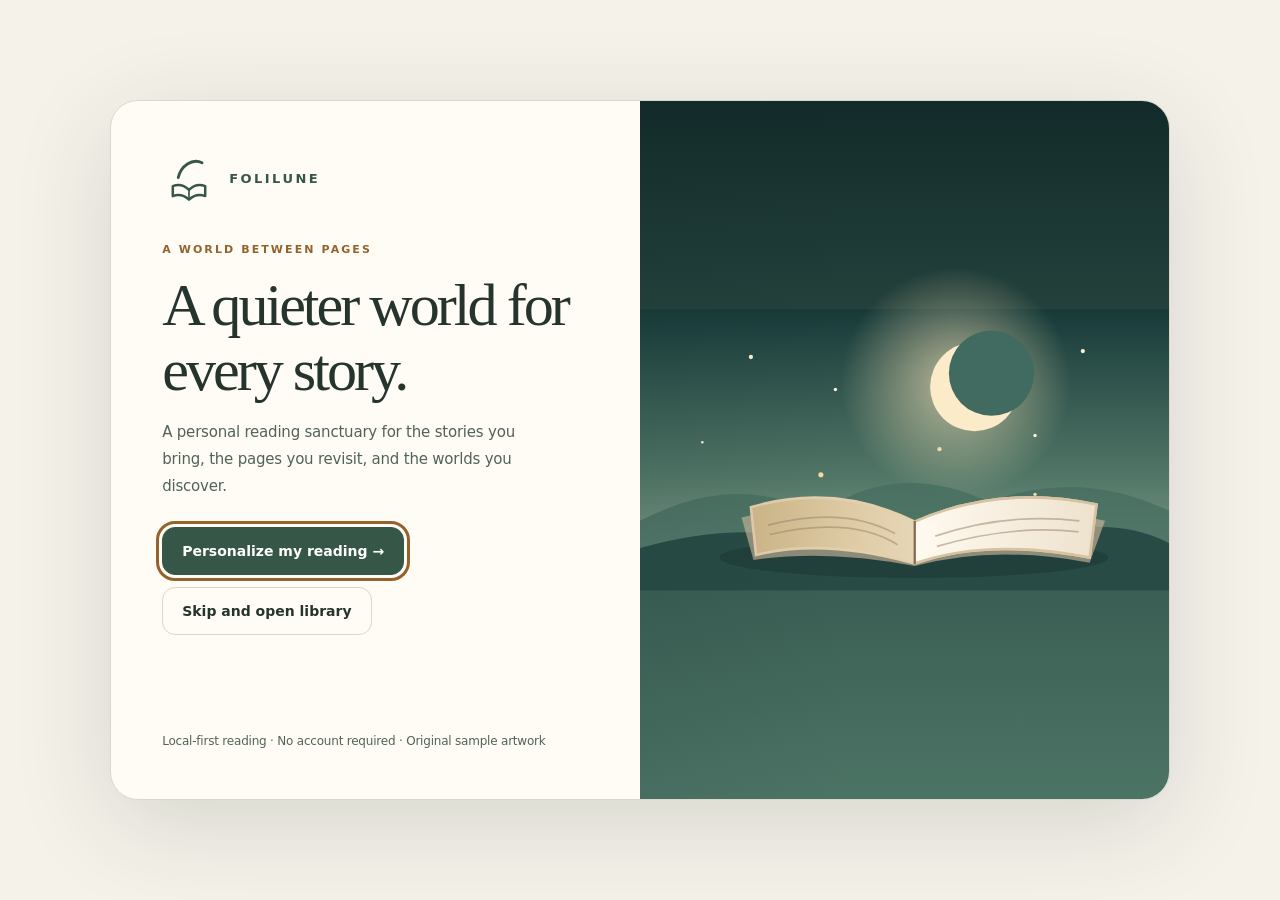
==== commit 6ee1fd87: "feat(g1): attach vNext visual layer without changing EPUB renderer or persisted data schema" ====
--- a/android-app/app/src/main/assets/index.html
+++ b/android-app/app/src/main/assets/index.html
@@ -3,7 +3,7 @@
 <head>
 <meta charset="utf-8" />
 <meta name="viewport" content="width=device-width,initial-scale=1" />
-<title>FOLILUNE — Modern Atelier / Illustrated EPUB Proof v7</title>
+<title>FOLILUNE vNext — Modern Atelier / Real EPUB Reader G1</title>
 <meta name="theme-color" content="#f5f1e9" />
 <style>
 :root{--bg:#eeeae1;--paper:#faf7f0;--card:#fffdf7;--ink:#30372d;--soft:#697368;--muted:#858a7d;--line:#e5dfd3;--sage:#7a896b;--deep:#414c3d;--rust:#ad6c4b;--peach:#ecd3ba;--shadow:0 18px 50px rgba(48,55,45,.07);--serif:Georgia,'Iowan Old Style','Palatino Linotype',serif;--sans:Inter,'Segoe UI',Arial,sans-serif}
@@ -100,6 +100,7 @@
 .epub-page-save{font-size:11px;color:var(--reader-muted,#858878);text-align:center;margin-top:7px}
 @media (max-width:720px){.reader-head .reader-flag{font-size:9px}.epub-reader-pages{min-height:260px}.epub-stage-label{font-size:13px}}
 </style>
+<link rel="stylesheet" href="./vnext-integrated.css" />
 </head>
 <body>
 <div class="app" id="app">
@@ -534,5 +535,6 @@
 OUT OF OR IN CONNECTION WITH THE SOFTWARE OR THE USE OR OTHER DEALINGS IN
 THE SOFTWARE.
 -->
+<script src="./vnext-integrated.js"></script>
 </body>
 </html>
--- a/android-app/app/src/main/assets/vnext-integrated.css
+++ b/android-app/app/src/main/assets/vnext-integrated.css
@@ -0,0 +1,179 @@
+/* FOLILUNE vNext / Stage G1 — additive presentation layer
+   Modern Atelier Elevated tokens; the existing EPUB.js reader stays unmodified.
+   THIS IS AN INTEGRATION TEST, NOT THE FINAL A–E UI IMPLEMENTATION. */
+:root{
+ --v-paper:#F5F2EA; --v-surface:#FFFCF5; --v-soft:#EFECE3;
+ --v-ink:#26342E; --v-muted:#516359; --v-moss:#365747;
+ --v-brass:#94632C; --v-line:#D9D9CB; --v-radius:20px;
+ --bg:var(--v-paper); --paper:var(--v-surface); --card:var(--v-surface);
+ --ink:var(--v-ink); --soft:var(--v-muted); --line:var(--v-line);
+ --deep:var(--v-moss); --sage:#688675;
+}
+html,body{background:var(--v-paper);color:var(--v-ink)}
+body{font-family:system-ui,"Segoe UI",Arial,sans-serif;font-size:14px}
+.app{background:var(--v-paper);box-shadow:0 0 80px #26342E0c}
+.main{background:var(--v-paper)}
+.sidebar{background:#EBEFE7;border-right:1px solid var(--v-line);gap:16px}
+.brand{gap:7px;padding:13px 0 20px}
+.brand-mark{font-size:0;display:grid;place-items:center;width:76px;height:70px;color:var(--v-moss)}
+.brand-mark::after{display:none}
+.brand-mark svg{width:70px;height:70px;color:inherit}
+.brand-title{font-weight:550;letter-spacing:.23em;color:var(--v-ink);font-size:18px}
+.brand-sub{color:#68756a;font-size:12px}
+.nav-btn{min-height:45px;border-radius:13px;gap:12px;padding:12px 14px;color:var(--v-muted)}
+.nav-btn.active,.nav-btn:hover{background:#D8E4D7;color:#284C3C}
+.nav-btn.active{box-shadow:inset 3px 0 0 #4A7358}
+.nav-section{color:#6B776E;letter-spacing:.18em}
+.nav-ico{font-family:"Segoe UI Symbol",sans-serif;font-size:18px;color:var(--v-moss)}
+.topbar{background:#FFFCF5ed;border-bottom:1px solid var(--v-line);height:76px}
+.topbar h1{font:500 20px/1.3 Georgia,serif;color:var(--v-ink)}
+.topbar-breadcrumb{color:var(--v-muted)}
+.top-avatar,.avatar{background:#DCE6D9;color:#365747}
+.content{padding-top:35px}
+.eyebrow{color:var(--v-brass);letter-spacing:.17em}
+.page-title{color:var(--v-ink);font-size:clamp(31px,3.3vw,46px)}
+.page-sub,.book-card small,.book-meta small{color:var(--v-muted)}
+.section-title h2{font:500 24px Georgia,serif;color:var(--v-ink)}
+.hero{min-height:286px;border:1px solid #D6DDD3;border-radius:27px;
+ background:linear-gradient(113deg,#E4EDE2 0%,#DBE7D9 48%,#EAD8B9 100%)}
+.hero-copy{padding-top:45px;padding-bottom:35px}
+.hero-copy h2{color:#233F34;font:400 clamp(30px,3.1vw,47px)/1.1 Georgia,serif}
+.hero-copy p{color:#516359;font-size:13px}
+.hero-art svg{min-height:286px}
+.hero-progress{background:#FFFCF5e0;color:var(--v-moss);border:1px solid #D3DDD5}
+.primary,.pill.active{background:var(--v-moss);border-color:var(--v-moss);color:#fff}
+.primary{border-radius:12px;padding:13px 19px;font-size:13px;box-shadow:0 4px 14px #36574722}
+.primary:hover{background:#294838}
+.secondary{border-radius:12px;background:var(--v-surface);color:var(--v-moss);border:1px solid var(--v-line)}
+.pill{background:#FFFCF5;border-color:var(--v-line);color:var(--v-muted);min-height:44px}
+.reading-card,.collection,.add-tip,.account{border-radius:20px}
+.reading-card{background:var(--v-surface);border:1px solid var(--v-line)}
+.book-card .cover,.reading-card .mini-cover{border-radius:10px}
+.collection:nth-child(1){background:#DAE6D8}
+.collection:nth-child(2){background:#F0E3D5}
+.collection:nth-child(3){background:#E4E9DD}
+.collection strong{color:var(--v-ink)}
+.searchbar{background:#F5F4EE;border:1px solid var(--v-line);border-radius:14px}
+.searchbar input{color:var(--v-ink);font-size:13px}
+.reader-shell{background:var(--reader-bg,#F6F2E9)}
+.reader-head{min-height:62px;height:auto;padding-top:8px;padding-bottom:8px}
+.reader-head h2{font-size:17px}
+.story-page{box-shadow:0 10px 35px #2d3d2c0d}
+.icon-btn{min-width:44px;min-height:44px;height:44px;transition:background .15s}
+.nav-btn,.primary,.secondary,.tiny,.pill,button[data-action]{touch-action:manipulation}
+button:focus-visible,a:focus-visible,input:focus-visible,textarea:focus-visible,
+select:focus-visible{outline:3px solid var(--v-brass);outline-offset:3px}
+.vn-controls{display:flex;gap:5px;align-items:center}
+.vn-control{min-width:44px;min-height:44px;display:grid;place-items:center;
+ border:1px solid var(--v-line);background:#FFFCF5;color:var(--v-moss);
+ border-radius:13px;font-weight:650;font-size:14px;cursor:pointer}
+.vn-control:hover{background:#E8EFE6}
+.vn-control svg{width:18px;height:18px}
+.vn-control .vn-title{font:600 12px system-ui}
+.vn-control-icon{padding:10px 12px;gap:8px;display:flex}
+.demo-flag{font-size:11px}
+@media(max-width:1050px){.vn-control-icon .vn-title{display:none}}
+@media(max-width:720px){
+ .content{padding:24px 18px 88px}
+ .topbar{height:64px;padding:0 14px;gap:8px}
+ .topbar h1{font-size:16px;max-width:38vw;overflow:hidden;text-overflow:ellipsis}
+ .topbar-breadcrumb{display:none}
+ .vn-control{min-width:44px;min-height:44px}
+ .hero{display:flex;flex-direction:column;min-height:initial}
+ .hero-copy{padding:28px 25px 14px}
+ .hero-art{min-height:190px;max-height:220px}
+ .hero-art svg{min-height:190px}
+ .reading-grid{gap:11px}
+ .section-title h2{font-size:21px}
+ .reader-head{padding:7px 12px}
+ .reader-head-right{gap:2px}
+ .reader-head .icon-btn,.reader-foot .icon-btn{min-width:44px}
+}
+@media(max-width:390px){
+ .topbar-right{gap:3px}
+ .topbar h1{font-size:14px}
+ .vn-control-icon{padding:0}
+ .reader-head h2{font-size:13px}
+ .reader-head-right .icon-btn{font-size:14px}
+}
+/* App chrome night mode; reader's own theme remains under the user's control. */
+body.vn-night{
+ --v-paper:#101A18;--v-surface:#1B2925;--v-soft:#26352E;--v-ink:#F3F1E9;
+ --v-muted:#C3CEC6;--v-moss:#A9C6B1;--v-brass:#DCBA87;--v-line:#34483F;
+ --bg:var(--v-paper);--paper:var(--v-surface);--card:var(--v-surface);
+ --ink:var(--v-ink);--soft:var(--v-muted);--line:var(--v-line);
+}
+.vn-night .app,.vn-night .main,.vn-night .sidebar,.vn-night .topbar{background:var(--v-paper)}
+.vn-night .sidebar{background:#17241e}
+.vn-night .brand-title,.vn-night .page-title,.vn-night .section-title h2,
+.vn-night .collection strong,.vn-night .topbar h1{color:var(--v-ink)}
+.vn-night .nav-btn{color:var(--v-muted)}
+.vn-night .nav-btn.active,.vn-night .nav-btn:hover{background:#304839;color:#f3f1e9}
+.vn-night .reading-card,.vn-night .searchbar,.vn-night .account,.vn-night .secondary,
+.vn-night .vn-control,.vn-night .pill,.vn-night .add-tip{background:var(--v-surface);color:var(--v-ink);border-color:var(--v-line)}
+.vn-night .hero{border-color:#354a3b;background:linear-gradient(120deg,#1C362F,#395248 61%,#77684B)}
+.vn-night .hero-copy h2,.vn-night .hero-copy p{color:#F3F1E9}
+.vn-night .hero-progress{background:#1B2925ee;color:#F3F1E9}
+.vn-night .pill.active,.vn-night .primary{background:#365747;color:#fff}
+.vn-night .collection:nth-child(1),.vn-night .collection:nth-child(2),.vn-night .collection:nth-child(3){background:#273B31}
+.vn-night .book-card strong,.vn-night .reading-card strong{color:var(--v-ink)}
+.vn-night .searchbar input,.vn-night .page-sub,.vn-night .book-card small,
+.vn-night .book-meta small{color:var(--v-muted)}
+.vn-night .nav-ico{color:#A9C6B1}
+
+/* Carefully bounded, branded arrival flow — no engine or book state inside. */
+#vnWelcome[hidden]{display:none!important}
+#vnWelcome{position:fixed;inset:0;z-index:3000;overflow-y:auto;
+ background:var(--v-paper);color:var(--v-ink);display:grid;place-items:center;
+ padding:24px;overscroll-behavior:contain}
+.vn-entry{width:min(100%,1060px);min-height:min(700px,calc(100vh - 48px));
+ display:grid;grid-template-columns:1fr 1fr;overflow:hidden;
+ border:1px solid var(--v-line);background:var(--v-surface);
+ border-radius:28px;box-shadow:0 24px 100px #17281a24}
+.vn-entry-copy{display:flex;flex-direction:column;justify-content:center;
+ align-items:flex-start;padding:clamp(26px,4vw,64px);gap:17px;position:relative}
+.vn-entry-name{display:flex;gap:13px;align-items:center;color:var(--v-moss);
+ font:700 13px/1.4 system-ui;letter-spacing:.19em}
+.vn-entry-name svg{width:54px;height:54px;flex:none}
+.vn-entry-kicker{font:750 11px system-ui;letter-spacing:.19em;color:var(--v-brass);
+ text-transform:uppercase;margin-top:20px}
+.vn-entry h1{font:400 clamp(36px,4.7vw,65px)/1.07 Georgia,serif;
+ letter-spacing:-.05em;color:var(--v-ink);margin:0}
+.vn-entry p{font:400 15px/1.8 system-ui;color:var(--v-muted);max-width:370px;margin:0}
+.vn-entry-actions{display:flex;gap:12px;flex-wrap:wrap;margin-top:10px}
+.vn-entry button{min-height:48px;border-radius:13px;padding:11px 19px;
+ font:650 14px system-ui;cursor:pointer}
+.vn-entry button.vn-start{background:#365747;color:#fff;border:1px solid #365747}
+.vn-entry button.vn-quiet{background:transparent;color:var(--v-ink);border:1px solid var(--v-line)}
+.vn-entry button:hover{filter:brightness(.96)}
+.vn-entry-footnote{font:12px system-ui;color:var(--v-muted);margin-top:auto;padding-top:20px}
+.vn-entry-art{position:relative;overflow:hidden;background:linear-gradient(#122B2A,#4C7465)}
+.vn-entry-art svg{height:100%;width:100%;min-height:580px}
+.vn-entry-art:after{content:"";position:absolute;inset:0;pointer-events:none;
+ background:linear-gradient(90deg,#122b2a14,transparent 40%)}
+.vn-set-row{display:flex;gap:10px;flex-wrap:wrap;align-items:center;margin-top:8px}
+.vn-choice{border-radius:100px!important;min-height:45px!important}
+.vn-choice[aria-pressed=true]{background:#365747!important;color:#fff!important;border-color:#365747!important}
+.vn-entry label{font:600 13px system-ui;color:var(--v-ink)}
+.vn-size-row{display:flex;gap:15px;align-items:center;min-height:48px}
+.vn-size-row input{width:180px;max-width:100%;accent-color:#365747}
+#vnWelcome .vn-hidden{display:none}
+@keyframes vnOpen{from{opacity:.5;transform:translateY(10px) scale(.985)}to{opacity:1;transform:none}}
+#vnWelcome:not([hidden]) .vn-entry{animation:vnOpen .42s ease-out both}
+@media(max-width:760px){
+ #vnWelcome{padding:0;display:block}
+ .vn-entry{grid-template-columns:1fr;border-radius:0;border:0;min-height:100dvh}
+ .vn-entry-copy{padding:30px 25px 34px;min-height:455px;order:2}
+ .vn-entry-art{height:260px;order:1}
+ .vn-entry-art svg{min-height:260px}
+ .vn-entry-kicker{margin-top:0}
+ .vn-entry h1{font-size:40px}
+ .vn-entry-name svg{width:40px;height:40px}
+ .vn-entry-name{font-size:11px}
+ .vn-entry-footnote{margin-top:auto}
+}
+@media(max-width:370px){.vn-entry h1{font-size:34px}.vn-entry-copy{padding:22px 18px;gap:12px}.vn-entry-art{height:210px}.vn-entry-art svg{min-height:210px}}
+@media(prefers-reduced-motion:reduce){
+ #vnWelcome .vn-entry{animation:none!important}
+ .nav-btn,.reading-card,.book-card,.collection,.vn-control{transition:none!important}
+}
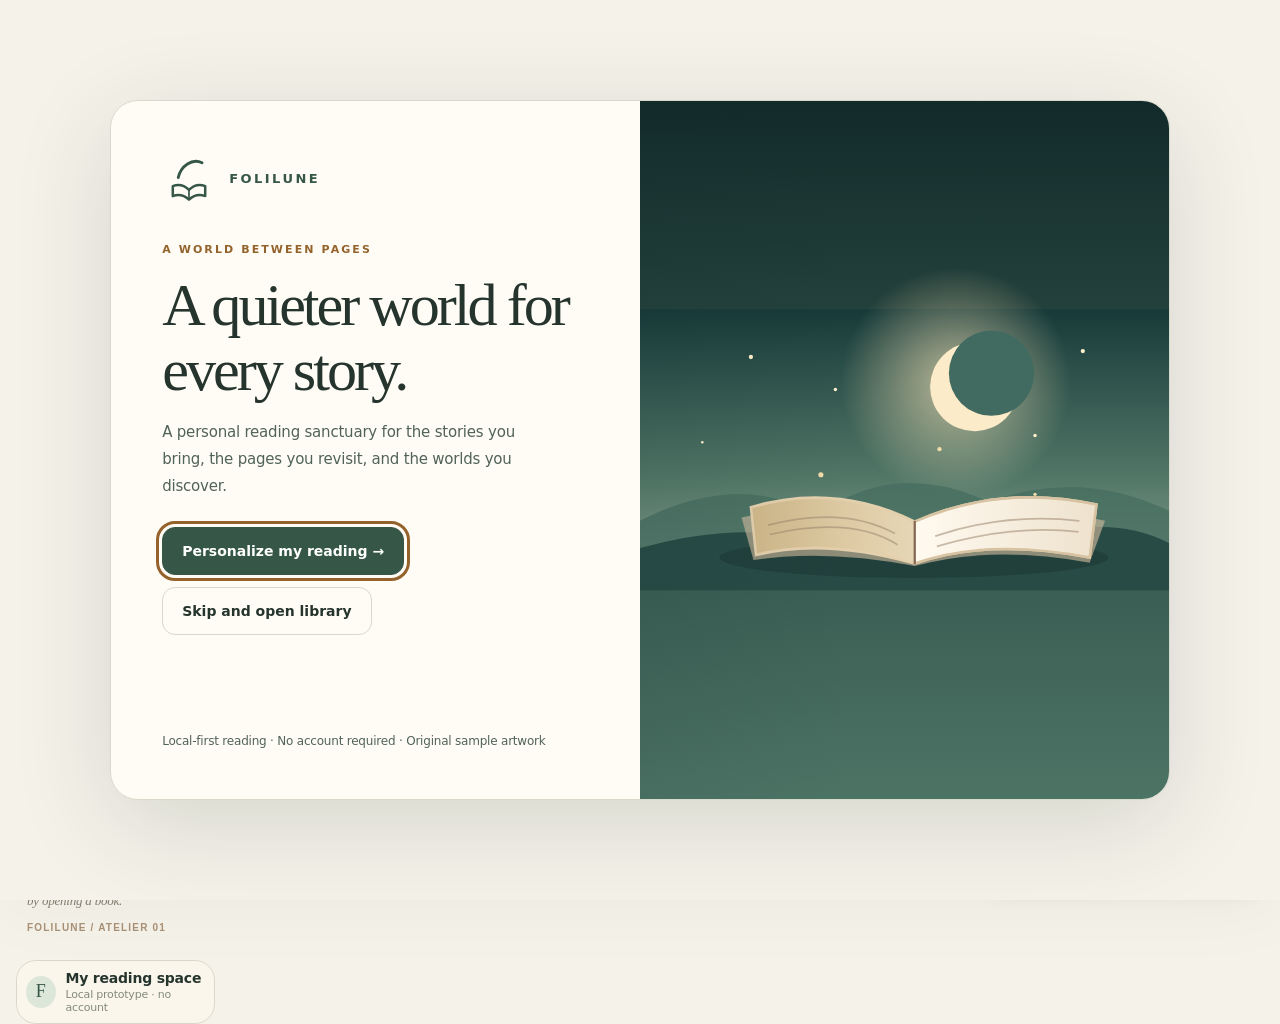
==== commit 9a456cbe: "feat(g2): connect real reader state to isolated live surfaces" ====
--- a/android-app/app/src/main/assets/index.html
+++ b/android-app/app/src/main/assets/index.html
@@ -101,6 +101,7 @@
 @media (max-width:720px){.reader-head .reader-flag{font-size:9px}.epub-reader-pages{min-height:260px}.epub-stage-label{font-size:13px}}
 </style>
 <link rel="stylesheet" href="./vnext-integrated.css" />
+<link rel="stylesheet" href="./vnext-g2.css" />
 </head>
 <body>
 <div class="app" id="app">
@@ -411,7 +412,7 @@
 async function removeImported(id){const b=books.find(x=>x.id===id);if(!b?.imported||!confirm('Remove "'+b.title+'" from this browser? Its reading position will also be cleared.'))return;try{await storeRemove(id);importedDocs.delete(id);books.splice(books.findIndex(x=>x.id===id),1);delete state.readingPositions?.[id];delete state.bookmarksByBook?.[id];state.notes=state.notes.filter(n=>n.bookId!==id);state.highlights=state.highlights.filter(n=>n.bookId!==id);if(state.book===id)state.book='atlas';save();render();toast('Local book removed')}catch(err){toast('Unable to remove book: '+err.message)}}
 
 const views={home,library,story,comic,study};
-function render(opt={}){const main=$('#screen');if(epubRuntime)storeEpubCheckpoint(epubRuntime);disposeEpubRuntime();if(!views[state.view])state.view='home';const prior=$('#readerPages');if(prior&&state.view==='story'&&prior.dataset.bookId===state.book&&Number(prior.dataset.chapter)===state.storyChapter)checkpointReader();main.innerHTML=views[state.view]();const titles={home:'Your Reading Space',library:'Your Library',story:'Story Reader',comic:'Comic Reader',study:'Study Workspace'};$('#topTitle').textContent=titles[state.view];$('#topSub').textContent=state.view==='home'?'/ Modern Atelier':'/ Integrated Reader v12';document.querySelectorAll('.nav-btn[data-view]').forEach(el=>el.classList.toggle('active',el.dataset.view===state.view));$('#sidebar').classList.remove('open');$('#curtain').classList.remove('show');$('#globalSearch').value=state.view==='library'?state.search:'';hideSelection();if(!opt.keepScroll)$('#mainScroll').scrollTop=0;if(state.view==='story'&&useFullEpub()){mountEpubRuntime();}if(state.view==='story'&&!useFullEpub()){const reader=$('#readerPages');if(reader){const rec=state.readingPositions?.[state.book];if(rec?.chapter===state.storyChapter){restoreReaderLocation(reader,rec);const pending=[...reader.querySelectorAll('.reader-figure img')].filter(img=>!img.complete);if(pending.length)Promise.allSettled(pending.map(img=>img.decode())).then(()=>{if(reader.isConnected&&state.view==='story'&&reader.dataset.bookId===state.book&&Number(reader.dataset.chapter)===state.storyChapter)restoreReaderLocation(reader,rec)})}}}save()}
+function render(opt={}){const main=$('#screen');if(epubRuntime)storeEpubCheckpoint(epubRuntime);disposeEpubRuntime();if(!views[state.view])state.view='home';const prior=$('#readerPages');if(prior&&state.view==='story'&&prior.dataset.bookId===state.book&&Number(prior.dataset.chapter)===state.storyChapter)checkpointReader();main.innerHTML=views[state.view]();const titles={home:'Your Reading Space',library:'Your Library',story:'Story Reader',comic:'Comic Reader',study:'Study Workspace'};$('#topTitle').textContent=window.FOLILUNE_EXTRA_TITLES?.[state.view]||titles[state.view]||'FOLILUNE';$('#topSub').textContent=state.view==='home'?'/ Modern Atelier':'/ Integrated Reader v12';document.querySelectorAll('.nav-btn[data-view]').forEach(el=>el.classList.toggle('active',el.dataset.view===state.view));$('#sidebar').classList.remove('open');$('#curtain').classList.remove('show');$('#globalSearch').value=state.view==='library'?state.search:'';hideSelection();if(!opt.keepScroll)$('#mainScroll').scrollTop=0;if(state.view==='story'&&useFullEpub()){mountEpubRuntime();}if(state.view==='story'&&!useFullEpub()){const reader=$('#readerPages');if(reader){const rec=state.readingPositions?.[state.book];if(rec?.chapter===state.storyChapter){restoreReaderLocation(reader,rec);const pending=[...reader.querySelectorAll('.reader-figure img')].filter(img=>!img.complete);if(pending.length)Promise.allSettled(pending.map(img=>img.decode())).then(()=>{if(reader.isConnected&&state.view==='story'&&reader.dataset.bookId===state.book&&Number(reader.dataset.chapter)===state.storyChapter)restoreReaderLocation(reader,rec)})}}}save()}
 function navigate(v){checkpointReader();state.view=v;if(v==='story'&&!currentBook()){state.book='atlas'}if(v==='story'){const loc=state.readingPositions?.[state.book];state.storyChapter=loc?.chapter||0}state.toolPanel='none';state.focus=false;render()}
 function openBook(id){const b=books.find(b=>b.id===id);if(!b)return;if(!b.imported&&!['atlas','lantern','light'].includes(id)){toast('Library showcase title — choose Atlas, Lantern or Shape of Light to test a reader.');return}checkpointReader();state.book=id;state.lastOpened ||= {};state.lastOpened[id]=Date.now();navigate(b.open);toast(b.imported?`Opened local book: ${b.title}`:`Opened sample: ${b.title}`)}
 function hideSelection(){$('#selectionTools').classList.add('hidden')}
@@ -477,6 +478,59 @@
 function toggleEpubBookmark(){const rt=epubRuntime;const cfi=rt?.rendition?.currentLocation()?.start?.cfi;if(typeof cfi!=='string'||!cfi.startsWith('epubcfi(')){toast('Book is still loading…');return}state.epubBookmarks ||= {};const arr=state.epubBookmarks[rt.bookId]||[];state.epubBookmarks[rt.bookId]=arr.includes(cfi)?arr.filter(x=>x!==cfi):[...arr,cfi].slice(-80);save();updateEpubTools();toast(arr.includes(cfi)?'Saved place removed':'Page bookmarked')}
 function switchEpubMode(mode){const doc=importedDocs.get(state.book);if(!doc)return;if(mode==='full'&&!hasFullEpub(doc)){toast('Reimport the original EPUB to enable full reading');$('#importBookInput').click();return}checkpointReader();state.epubModes ||= {};state.epubModes[state.book]=mode;state.toolPanel='none';if(mode==='preview')state.storyChapter=Math.max(0,Math.min(currentChapters().length-1,state.readingPositions?.[state.book]?.chapter||0));render();toast(mode==='full'?'Using full EPUB beta reader':'Using the simplified text preview')}
 
+
+ // vNext G2: controlled real-reader state/view boundary.
+ // Keep the private EPUB engine and IndexedDB implementation untouched.
+ const g2Allowed=new Set(['home','library','search','saved','settings']);
+ window.FOLILUNE_EXTRA_TITLES=Object.create(null);
+ window.FOLILUNE_REAL_UI=Object.freeze({
+   version:'g2-bridge-1',
+   snapshot:()=>{
+     const textBookmarks={atlas:Array.isArray(state.bookmarks)?state.bookmarks.filter(Number.isInteger):[]};
+     for(const [id,marks] of Object.entries(state.bookmarksByBook||{}))
+       if(Array.isArray(marks))textBookmarks[id]=marks.filter(Number.isInteger).slice(0,100);
+     const epubBookmarks={};
+     for(const [id,marks] of Object.entries(state.epubBookmarks||{}))
+       if(Array.isArray(marks))epubBookmarks[id]=marks.filter(x=>typeof x==='string'&&x.startsWith('epubcfi(')&&x.length<=1800).slice(0,80);
+     return {view:state.view,fontSize:state.fontSize,readerTone:state.readerTone,
+       lineHeight:state.lineHeight,textBookmarks,epubBookmarks,
+       books:books.map(b=>({id:b.id,title:b.title,author:b.author,type:b.type,format:b.format||'',
+         cover:b.cover,imported:!!b.imported,progress:Math.max(0,Math.min(100,Number(b.progress)||0)),
+         lastOpened:Number(state.lastOpened?.[b.id]||0)}))};
+   },
+   register:(name,builder,title)=>{
+     if(!g2Allowed.has(name)||typeof builder!=='function')return false;
+     views[name]=()=>{try{return String(builder())}catch(error){
+       console.error('G2 screen failed',name,error);
+       return '<div class="content"><h1>Unable to open this page</h1><button class="secondary" data-view="library">Go to library</button></div>';
+     }};
+     window.FOLILUNE_EXTRA_TITLES[name]=String(title||name).slice(0,80);
+     return true;
+   },
+   navigate:name=>{if(views[name])navigate(name)},
+   openSaved:loc=>{
+     if(!loc||!books.some(b=>b.id===loc.bookId))return false;
+     checkpointReader();state.readingPositions ||= {};
+     const old=state.readingPositions[loc.bookId]||{};
+     if(loc.kind==='epub'&&typeof loc.cfi==='string'&&loc.cfi.startsWith('epubcfi(')&&loc.cfi.length<=1800
+       &&state.epubBookmarks?.[loc.bookId]?.includes(loc.cfi))
+       state.readingPositions[loc.bookId]={...old,cfi:loc.cfi};
+     else if(loc.kind==='chapter'&&Number.isInteger(loc.chapter)&&loc.chapter>=0&&loc.chapter<=10000)
+       state.readingPositions[loc.bookId]={...old,chapter:loc.chapter,ratio:0};
+     else return false;
+     save();openBook(loc.bookId);return true;
+   },
+   updateReading:(key,value)=>{
+     if(key==='fontSize')state.fontSize=Math.max(16,Math.min(26,Math.round(Number(value)||19)));
+     else if(key==='readerTone'&&['paper','sepia','night'].includes(value))state.readerTone=value;
+     else if(key==='lineHeight')state.lineHeight=Math.max(1.2,Math.min(2.5,Number(value)||1.85));
+     else return false;
+     save();
+     if(state.view==='story'){if(useFullEpub())applyEpubAppearance();else render({keepScroll:true})}
+     return true;
+   }
+ });
+
 loadImports().finally(()=>render());
 })();
 </script>
@@ -536,5 +590,6 @@
 THE SOFTWARE.
 -->
 <script src="./vnext-integrated.js"></script>
+<script src="./vnext-g2.js"></script>
 </body>
 </html>
--- a/android-app/app/src/main/assets/vnext-integrated.css
+++ b/android-app/app/src/main/assets/vnext-integrated.css
@@ -79,10 +79,17 @@
  .topbar h1{font-size:16px;max-width:38vw;overflow:hidden;text-overflow:ellipsis}
  .topbar-breadcrumb{display:none}
  .vn-control{min-width:44px;min-height:44px}
- .hero{display:flex;flex-direction:column;min-height:initial}
- .hero-copy{padding:28px 25px 14px}
- .hero-art{min-height:190px;max-height:220px}
- .hero-art svg{min-height:190px}
+ .topbar-right>button[data-action="help"],.topbar-right>.top-avatar{display:none}
+ .topbar-left{gap:9px}
+ .topbar h1{max-width:39vw}
+ .hero{display:flex;flex-direction:column;min-height:initial;overflow:hidden}
+ .hero-copy{width:100%;padding:29px 26px 12px;position:relative;z-index:1}
+ .hero-copy h2{font-size:clamp(29px,8vw,39px);max-width:380px}
+ .hero-copy p{max-width:380px}
+ .hero-art{position:relative;inset:auto;right:auto;top:auto;
+   width:100%;height:210px;min-height:210px;max-height:240px;opacity:1;justify-content:center}
+ .hero-art svg{width:100%;height:100%;min-height:210px;object-fit:cover}
+ .hero-progress{bottom:13px;right:13px}
  .reading-grid{gap:11px}
  .section-title h2{font-size:21px}
  .reader-head{padding:7px 12px}
--- a/android-app/app/src/main/assets/vnext-g2.css
+++ b/android-app/app/src/main/assets/vnext-g2.css
@@ -0,0 +1,93 @@
+/* FOLILUNE G2-A: live content surfaces, no EPUB page/engine styling overrides. */
+.g2-content{max-width:1420px;margin:0 auto;padding-bottom:72px}
+.g2-heading{margin-bottom:30px;display:flex;justify-content:space-between;align-items:end;gap:20px}
+.g2-heading .page-title{font-weight:400;line-height:1.11;margin:.25em 0}
+.g2-heading .page-sub{max-width:680px;line-height:1.7}
+.g2-section{margin-top:42px}
+.g2-section .section-title{margin:0 0 18px}
+.g2-section .section-title button{min-height:44px}
+.g2-section .section-title h2{margin:0}
+.g2-honest{font-size:12px;color:var(--v-muted);line-height:1.5}
+.g2-hero{position:relative;display:grid;grid-template-columns:minmax(0,1fr) minmax(220px,.95fr);align-items:center;overflow:hidden}
+.g2-hero .hero-copy{padding:38px 14px 40px 40px;z-index:1}
+.g2-hero .hero-copy h2{overflow-wrap:anywhere;font-size:clamp(30px,3vw,48px)}
+.g2-hero .hero-copy p{max-width:450px;line-height:1.6}
+.g2-hero .hero-art{position:relative;min-width:0;width:100%;min-height:286px}
+.g2-hero .hero-art svg{height:100%;width:100%;min-height:286px}
+.g2-hero .hero-progress{bottom:12px;right:13px}
+.g2-shelf{display:grid;grid-template-columns:repeat(auto-fill,minmax(150px,1fr));gap:17px}
+.g2-book{display:flex;flex-direction:column;gap:6px;padding:0;text-align:left;background:none;border:0;color:var(--v-ink);min-width:0;min-height:44px;border-radius:14px}
+.g2-book:focus-visible{outline:3px solid var(--v-brass);outline-offset:4px}
+.g2-book-cover{position:relative;width:100%;height:195px;border-radius:12px;display:flex;flex-direction:column;justify-content:space-between;overflow:hidden;padding:20px 13px 16px;color:#fdf8ec;background:linear-gradient(145deg,#3e6053,#192c2c);box-shadow:0 12px 24px #23362c12}
+.g2-book-cover:after{content:"";pointer-events:none;position:absolute;inset:12px;border:1px solid #ffffff46;border-radius:6px}
+.g2-book-cover.forest{background:linear-gradient(145deg,#5c7d62,#27443b)}
+.g2-book-cover.coral{background:linear-gradient(145deg,#be8f77,#714f56)}
+.g2-book-cover.midnight{background:linear-gradient(145deg,#3d5878,#242e4c)}
+.g2-book-cover.cream{background:linear-gradient(145deg,#c4ad86,#8b7567)}
+.g2-book-cover.sage{background:linear-gradient(145deg,#607d66,#394f4d)}
+.g2-book-cover.violet{background:linear-gradient(145deg,#8c7799,#4c496c)}
+.g2-book-cover.sand{background:linear-gradient(145deg,#c19c77,#84664e)}
+.g2-cover-moon{font:32px Georgia,serif;color:#f6e5ba;line-height:1}
+.g2-cover-title{font:500 18px/1.2 Georgia,serif;overflow-wrap:anywhere;position:relative;z-index:1}
+.g2-cover-author{font:500 10px system-ui;letter-spacing:.04em;opacity:.9;position:relative;z-index:1}
+.g2-book-title{font:550 16px/1.3 Georgia,serif;padding-top:4px;overflow-wrap:anywhere}
+.g2-book-sub{color:var(--v-muted);font-size:12px;overflow-wrap:anywhere}
+.g2-book-kind{color:var(--v-brass);text-transform:uppercase;letter-spacing:.05em;font-size:10px;font-weight:700}
+.g2-empty{background:var(--v-surface);border:1px dashed var(--v-line);border-radius:19px;padding:34px 25px;display:flex;flex-direction:column;align-items:flex-start;gap:12px}
+.g2-empty>span{font-size:32px;color:var(--v-brass)}
+.g2-empty strong{font:500 22px/1.3 Georgia,serif}
+.g2-empty p,.g2-assurance p{max-width:750px;margin:0;color:var(--v-muted);line-height:1.65}
+.g2-assurance{display:flex;gap:18px;align-items:flex-start;border:1px solid var(--v-line);background:var(--v-surface);border-radius:17px;margin-top:38px;padding:20px 24px}
+.g2-assurance>span{font-size:28px;color:var(--v-brass);line-height:1}
+.g2-assurance strong{display:block;margin-bottom:5px}
+.g2-toolbar{display:flex;gap:10px;align-items:stretch;flex-wrap:wrap}
+.g2-toolbar select,.g2-search-input,.g2-search-large{border:1px solid var(--v-line);background:var(--v-surface);color:var(--v-ink);border-radius:14px;min-height:48px}
+.g2-toolbar select{padding:0 12px;flex:0 0 auto;min-width:144px}
+.g2-search-input,.g2-search-large{display:flex;align-items:center;gap:10px;padding:0 16px;flex:1 1 230px}
+.g2-search-large{min-height:62px;max-width:900px}
+.g2-search-large>span{font-size:29px;color:var(--v-moss)}
+.g2-search-input input,.g2-search-large input{border:0;outline:0;background:none;width:100%;min-width:0;min-height:44px;color:var(--v-ink)}
+.g2-search-input input::placeholder,.g2-search-large input::placeholder{color:var(--v-muted)}
+.g2-filters{display:flex;gap:7px;flex-wrap:wrap;margin-top:16px}
+.g2-filters .pill{min-height:44px}
+.g2-sample-zone{padding-top:20px;border-top:1px solid var(--v-line)}
+.g2-saved-list{display:grid;gap:10px}
+.g2-saved-row{border:1px solid var(--v-line);border-radius:17px;background:var(--v-surface);color:var(--v-ink);display:flex;align-items:center;text-align:left;gap:15px;min-height:74px;width:100%;padding:16px}
+.g2-saved-row>span:last-child{margin-left:auto;color:var(--v-brass)}
+.g2-saved-row strong{font:500 18px Georgia,serif;display:block}
+.g2-saved-row small{display:block;font-size:12px;color:var(--v-muted);margin-top:5px}
+.g2-save-mark{display:grid;place-items:center;background:#e0e9df;width:44px;height:44px;border-radius:11px;font-size:23px;color:#365747;flex:none}
+.g2-settings{display:grid;grid-template-columns:repeat(auto-fit,minmax(285px,1fr));gap:16px;align-items:start}
+.g2-panel{border:1px solid var(--v-line);border-radius:18px;background:var(--v-surface);padding:27px;min-height:220px}
+.g2-panel h2{font:500 24px Georgia,serif;margin:0 0 13px}
+.g2-panel p{color:var(--v-muted);line-height:1.65;max-width:500px}
+.g2-choice-row{display:flex;flex-wrap:wrap;gap:9px;margin-top:19px}
+.g2-choice{border:1px solid var(--v-line);border-radius:12px;background:transparent;color:var(--v-ink);padding:12px 14px;min-height:44px}
+.g2-choice.selected{background:var(--v-moss);border-color:var(--v-moss);color:#fff}
+.g2-step{border-top:1px solid var(--v-line);margin-top:22px;padding-top:18px;display:flex;align-items:center;justify-content:space-between;gap:12px}
+.g2-step div{display:flex;align-items:center;gap:13px}
+.g2-step button{width:44px;height:44px;border:1px solid var(--v-line);border-radius:10px;background:transparent;color:var(--v-ink)}
+.g2-step output{font-variant-numeric:tabular-nums;min-width:45px;text-align:center}
+.g2-nav-extra{display:flex;flex-direction:column;gap:5px}
+.vn-night .g2-save-mark{background:#334c3d;color:#f6f1e5}
+.vn-night .g2-book-cover{box-shadow:none}
+.vn-night .g2-choice.selected{background:#365747}
+@media(max-width:1050px){.g2-shelf{grid-template-columns:repeat(auto-fill,minmax(136px,1fr))}}
+@media(max-width:720px){
+ .g2-content{padding-bottom:105px}
+ .g2-heading{margin-bottom:21px}
+ .g2-section{margin-top:32px}
+ .g2-hero{display:flex;flex-direction:column;align-items:stretch}
+ .g2-hero .hero-copy{padding:28px 23px 13px}
+ .g2-hero .hero-art{height:220px;min-height:220px}
+ .g2-hero .hero-art svg{min-height:220px}
+ .g2-shelf{grid-template-columns:repeat(2,minmax(0,1fr));gap:12px}
+ .g2-book-cover{height:185px;padding:16px 12px}
+ .g2-cover-title{font-size:16px}
+ .g2-toolbar .primary{flex:1 0 100%}
+ .g2-toolbar select{flex:1}
+ .g2-search-input{flex-basis:100%}
+ .g2-panel{padding:21px;min-height:0}
+ .g2-settings{grid-template-columns:1fr}
+}
+@media(max-width:370px){.g2-book-cover{height:165px}.g2-cover-title{font-size:14px}.g2-shelf{gap:9px}.g2-heading .page-title{font-size:30px}}
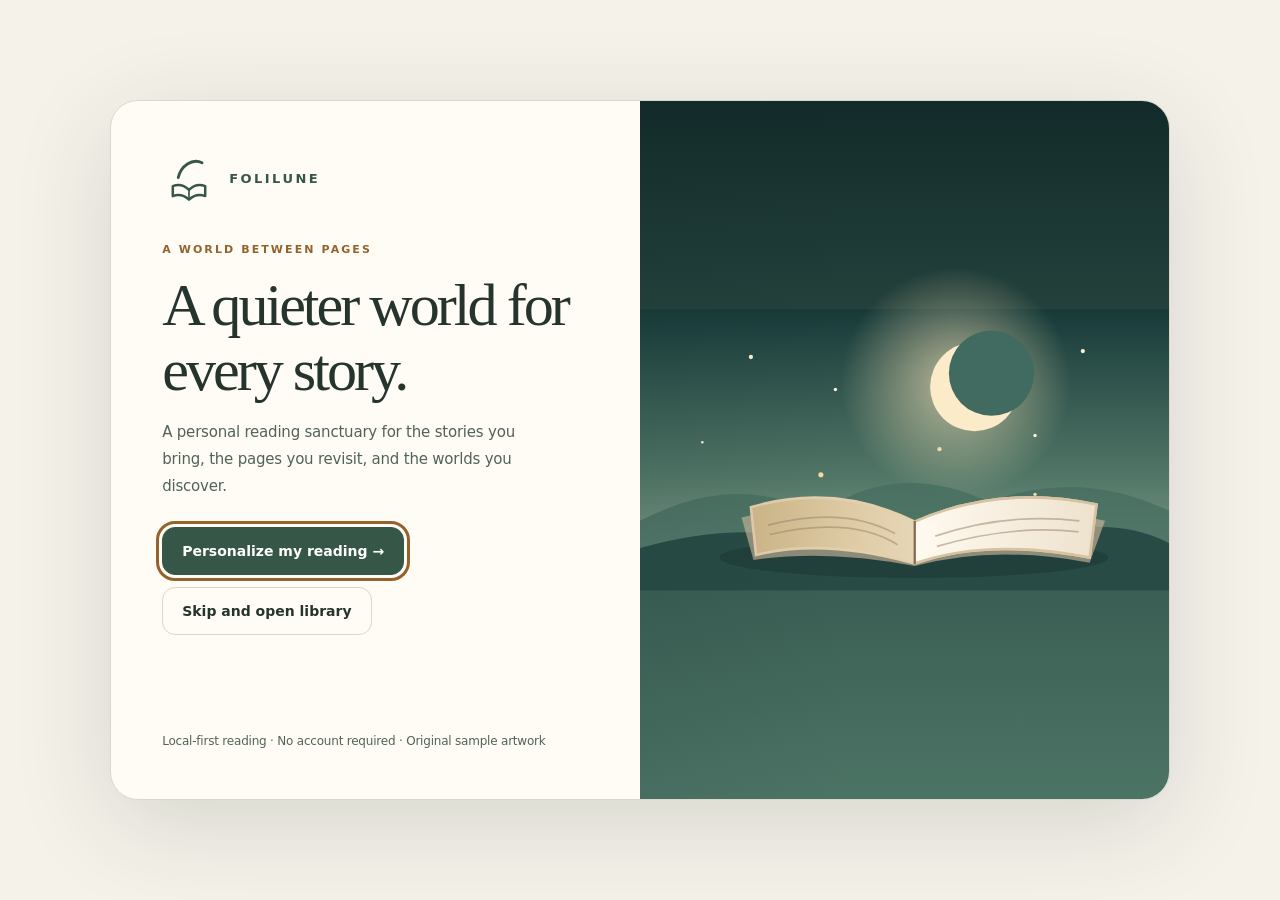
==== commit 7b5060ac: "feat(g2): connect smart collections, existing annotations and truthful help" ====
--- a/android-app/app/src/main/assets/index.html
+++ b/android-app/app/src/main/assets/index.html
@@ -102,6 +102,7 @@
 </style>
 <link rel="stylesheet" href="./vnext-integrated.css" />
 <link rel="stylesheet" href="./vnext-g2.css" />
+<link rel="stylesheet" href="./vnext-g2-support.css" />
 </head>
 <body>
 <div class="app" id="app">
@@ -450,7 +451,7 @@
 case'copy-selection':{const t=selectedText;try{navigator.clipboard.writeText(t).then(()=>toast('Selection copied')).catch(()=>toast('Clipboard unavailable in this browser'))}catch(e){toast('Clipboard unavailable in this browser')}hideSelection();break}
 }}
 document.addEventListener('click',e=>{const el=e.target.closest('[data-view],[data-book],[data-filter],[data-chapter],[data-panel],[data-tone],[data-comic-mode],[data-study-tab],[data-action],[data-epub-href],[data-epub-cfi]');if(!el)return;e.preventDefault();if(el.dataset.view){navigate(el.dataset.view);return}if(el.dataset.book){openBook(el.dataset.book);return}if(el.dataset.filter){state.filter=el.dataset.filter;state.view='library';state.search='';render();return}if(el.dataset.epubHref!==undefined){navigateEpubHref(el.dataset.epubHref);return}if(el.dataset.epubCfi!==undefined){navigateEpubHref(el.dataset.epubCfi);return}if(el.dataset.chapter!==undefined){state.storyChapter=Math.max(0,Math.min(currentChapters().length-1,Number(el.dataset.chapter)));setProgress(0);render();return}if(el.dataset.panel){state.toolPanel=el.dataset.panel===state.toolPanel?'none':el.dataset.panel;if(useFullEpub()){updateEpubTools();save()}else render({keepScroll:true});return}if(el.dataset.tone){state.readerTone=el.dataset.tone;if(useFullEpub()){applyEpubAppearance();updateEpubTools();save()}else render({keepScroll:true});return}if(el.dataset.comicMode){state.comicMode=el.dataset.comicMode;render({keepScroll:true});return}if(el.dataset.studyTab){state.studyTab=el.dataset.studyTab;render({keepScroll:true});return}if(el.dataset.action){action(el.dataset.action,el);return}});
-document.addEventListener('input',e=>{if(e.target.dataset.input==='lineHeight'){state.lineHeight=Number(e.target.value);if(useFullEpub()){applyEpubAppearance();save();return}const pg=$('#storyPage');if(pg)pg.style.setProperty('--read-line',state.lineHeight);const span=e.target.previousElementSibling?.querySelector('span');if(span)span.textContent=state.lineHeight.toFixed(2);save();}if(e.target.id==='globalSearch'){state.search=e.target.value;state.filter='All';state.view='library';const focusPos=state.search.length;render({keepScroll:true});const input=$('#globalSearch');input.focus();input.setSelectionRange(focusPos,focusPos);}});
+document.addEventListener('input',e=>{if(e.target.dataset.input==='lineHeight'){state.lineHeight=Number(e.target.value);if(useFullEpub()){applyEpubAppearance();save();return}const pg=$('#storyPage');if(pg)pg.style.setProperty('--read-line',state.lineHeight);const span=e.target.previousElementSibling?.querySelector('span');if(span)span.textContent=state.lineHeight.toFixed(2);save();}if(e.target.id==='globalSearch'){const q=e.target.value;if(window.FOLILUNE_G2?.setQuery){window.FOLILUNE_G2.setQuery(q);state.view='search';render({keepScroll:true});const input=$('#globalSearch');input.value=q;input.focus();input.setSelectionRange(q.length,q.length);}else{state.search=q;state.filter='All';state.view='library';const focusPos=state.search.length;render({keepScroll:true});const input=$('#globalSearch');input.focus();input.setSelectionRange(focusPos,focusPos);}}});
 $('#importBookInput').addEventListener('change',async e=>{const file=e.target.files?.[0];e.target.value='';if(file)await importFile(file)});
 $('#backupFileInput').addEventListener('change',async e=>{const file=e.target.files?.[0];e.target.value='';if(file)await restoreLibraryBackup(file)});
 document.addEventListener('scroll',e=>{if(e.target?.id==='readerPages'){const pos=getReaderLocation(e.target);if(pos)updateProgress(pos.ratio,pos.anchor)}},true);
@@ -481,7 +482,7 @@
 
  // vNext G2: controlled real-reader state/view boundary.
  // Keep the private EPUB engine and IndexedDB implementation untouched.
- const g2Allowed=new Set(['home','library','search','saved','settings']);
+ const g2Allowed=new Set(['home','library','search','saved','settings','collections','notes','help']);
  window.FOLILUNE_EXTRA_TITLES=Object.create(null);
  window.FOLILUNE_REAL_UI=Object.freeze({
    version:'g2-bridge-1',
@@ -494,6 +495,16 @@
        if(Array.isArray(marks))epubBookmarks[id]=marks.filter(x=>typeof x==='string'&&x.startsWith('epubcfi(')&&x.length<=1800).slice(0,80);
      return {view:state.view,fontSize:state.fontSize,readerTone:state.readerTone,
        lineHeight:state.lineHeight,textBookmarks,epubBookmarks,
+       notes:Array.isArray(state.notes)?state.notes.slice(0,350).map((n,i)=>({
+         index:i,quote:String(n?.quote||'').slice(0,450),text:String(n?.text||'').slice(0,1000),
+         bookId:String(n?.bookId||'').slice(0,160),chapter:Number.isInteger(n?.chapter)?n.chapter:null,
+         source:String(n?.source||'').slice(0,50),at:String(n?.at||'').slice(0,45)
+       })):[],
+       highlights:Array.isArray(state.highlights)?state.highlights.slice(0,350).map((n,i)=>({
+         index:i,quote:String(n?.quote||'').slice(0,450),text:String(n?.text||'').slice(0,1000),
+         bookId:String(n?.bookId||'').slice(0,160),chapter:Number.isInteger(n?.chapter)?n.chapter:null,
+         source:String(n?.source||'').slice(0,50),at:String(n?.at||'').slice(0,45)
+       })):[],
        books:books.map(b=>({id:b.id,title:b.title,author:b.author,type:b.type,format:b.format||'',
          cover:b.cover,imported:!!b.imported,progress:Math.max(0,Math.min(100,Number(b.progress)||0)),
          lastOpened:Number(state.lastOpened?.[b.id]||0)}))};
@@ -520,6 +531,16 @@
      else return false;
      save();openBook(loc.bookId);return true;
    },
+   openAnnotation:(kind,index)=>{
+     const array=kind==='note'?state.notes:kind==='highlight'?state.highlights:null;
+     if(!Array.isArray(array)||!Number.isInteger(index)||index<0||index>=350)return false;
+     const entry=array[index];
+     if(!entry||typeof entry!=='object')return false;
+     const b=books.find(x=>x.id===entry.bookId);
+     if(b){openBook(b.id);return true}
+     if(entry.source==='study'){navigate('study');return true}
+     return false;
+   },
    updateReading:(key,value)=>{
      if(key==='fontSize')state.fontSize=Math.max(16,Math.min(26,Math.round(Number(value)||19)));
      else if(key==='readerTone'&&['paper','sepia','night'].includes(value))state.readerTone=value;
@@ -591,5 +612,6 @@
 -->
 <script src="./vnext-integrated.js"></script>
 <script src="./vnext-g2.js"></script>
+<script src="./vnext-g2-support.js"></script>
 </body>
 </html>
--- a/android-app/app/src/main/assets/vnext-g2.css
+++ b/android-app/app/src/main/assets/vnext-g2.css
@@ -1,4 +1,6 @@
 /* FOLILUNE G2-A: live content surfaces, no EPUB page/engine styling overrides. */
+/* More real destinations require a scrollable rail on tablet landscape. */
+.sidebar{overflow-y:auto;overscroll-behavior:contain}
 .g2-content{max-width:1420px;margin:0 auto;padding-bottom:72px}
 .g2-heading{margin-bottom:30px;display:flex;justify-content:space-between;align-items:end;gap:20px}
 .g2-heading .page-title{font-weight:400;line-height:1.11;margin:.25em 0}
--- a/android-app/app/src/main/assets/vnext-g2-support.css
+++ b/android-app/app/src/main/assets/vnext-g2-support.css
@@ -0,0 +1,58 @@
+/* G2-B connected experience: editorial, responsive, deliberately scoped. */
+.g2b-collection-grid{display:grid;grid-template-columns:repeat(4,minmax(0,1fr));gap:13px}
+.g2b-shelf{position:relative;border-radius:19px;border:1px solid var(--v-line);background:var(--v-surface);color:var(--v-ink);text-align:left;min-height:210px;padding:24px 20px 21px;display:flex;flex-direction:column;align-items:flex-start;gap:9px;overflow:hidden}
+.g2b-shelf::after{content:"";position:absolute;right:-45px;bottom:-58px;width:160px;height:160px;border:1px solid currentColor;border-radius:50%;opacity:.12;pointer-events:none}
+.g2b-shelf-symbol{font:40px Georgia,serif;color:var(--v-moss);line-height:1.2}
+.g2b-shelf strong{font:500 20px/1.18 Georgia,serif}
+.g2b-shelf>span:not(.g2b-shelf-symbol){font-size:12px;color:var(--v-muted);line-height:1.55}
+.g2b-shelf small{font-size:11px;color:var(--v-brass);font-weight:700;text-transform:uppercase;letter-spacing:.06em;margin-top:auto}
+.g2b-shelf.active{outline:2px solid var(--v-moss);outline-offset:-2px}
+.g2b-brass{background:#efe6d6}.g2b-sand{background:#e8e7d9}.g2b-slate{background:#e1e9e7}
+.g2b-book-grid{display:grid;grid-template-columns:repeat(auto-fill,minmax(145px,1fr));gap:17px}
+.g2b-book{border:0;background:none;color:var(--v-ink);display:flex;flex-direction:column;text-align:left;min-width:0;padding:0}
+.g2b-book-cover{width:100%;min-height:195px;border-radius:13px;padding:16px;display:flex;flex-direction:column;justify-content:space-between;background:linear-gradient(135deg,#446e5a,#24463f);color:#fbf6e9}
+.g2b-book-cover.coral{background:linear-gradient(135deg,#b67d64,#603d4d)}
+.g2b-book-cover.midnight{background:linear-gradient(135deg,#466177,#202f46)}
+.g2b-book-cover.cream{background:linear-gradient(135deg,#9c8061,#665849)}
+.g2b-book-cover.sage{background:linear-gradient(135deg,#6f8e77,#33544c)}
+.g2b-book-cover.violet{background:linear-gradient(135deg,#76658c,#413f62)}
+.g2b-book-cover.sand{background:linear-gradient(135deg,#b68e63,#85624c)}
+.g2b-moon{font:27px Georgia,serif;color:#f5dfb0}.g2b-book-cover strong{font:500 19px/1.2 Georgia,serif;overflow-wrap:anywhere}.g2b-book-cover small{font-size:11px;overflow-wrap:anywhere}
+.g2b-book-title{font:500 15px/1.35 Georgia,serif;padding-top:12px;overflow-wrap:anywhere}
+.g2b-book-caption{font-size:11px;color:var(--v-muted);padding-top:4px}
+.g2b-note-header{display:flex;justify-content:space-between;gap:13px;flex-wrap:wrap;align-items:stretch}
+.g2b-query{border:1px solid var(--v-line);background:var(--v-surface);border-radius:14px;display:flex;gap:11px;align-items:center;min-height:50px;padding:0 16px;flex:1 1 250px}
+.g2b-query>span{font-size:25px;color:var(--v-moss)}
+.g2b-query input{border:0;outline:0;min-width:0;flex:1;background:transparent;color:var(--v-ink);min-height:46px}
+.g2b-note-filters{display:flex;flex-wrap:wrap;align-items:center;gap:8px}.g2b-note-filters .g2-choice{min-height:48px}
+.g2b-note-count{font-size:12px;color:var(--v-muted);margin:18px 0}
+.g2b-note-list{display:grid;grid-template-columns:repeat(auto-fit,minmax(min(100%,310px),1fr));gap:15px}
+.g2b-note-card{background:var(--v-surface);border:1px solid var(--v-line);border-radius:18px;padding:24px;display:flex;flex-direction:column;min-height:210px}
+.g2b-note-overline{display:flex;align-items:center;justify-content:space-between;gap:15px;color:var(--v-muted);font-size:11px;line-height:1.5;flex-wrap:wrap}
+.g2b-note-type{color:var(--v-brass);font-weight:750;letter-spacing:.06em;text-transform:uppercase}
+.g2b-note-text{font:400 19px/1.5 Georgia,serif;margin:19px 0;overflow-wrap:anywhere}
+.g2b-note-quote{border-left:2px solid var(--v-brass);color:var(--v-muted);font:italic 14px/1.6 Georgia,serif;margin:0 0 19px;padding:5px 0 5px 13px;overflow-wrap:anywhere}
+.g2b-note-foot{display:flex;align-items:center;justify-content:space-between;gap:12px;margin-top:auto}
+.g2b-note-foot small{color:var(--v-muted);font-size:11px}.g2b-note-foot .secondary{min-height:44px}
+.g2b-help-query{max-width:680px;margin-bottom:29px}
+.g2b-help-layout{display:grid;grid-template-columns:minmax(0,1fr) minmax(220px,320px);gap:22px;align-items:start}
+.g2b-help-layout h2{font:500 24px/1.3 Georgia,serif;margin:0 0 20px}
+.g2b-faq-list{display:grid;gap:10px}
+.g2b-faq{background:var(--v-surface);border:1px solid var(--v-line);border-radius:13px;padding:0 22px}
+.g2b-faq summary{font:600 14px/1.5 system-ui;cursor:pointer;min-height:54px;display:flex;justify-content:space-between;align-items:center;gap:15px;list-style:none}
+.g2b-faq summary::-webkit-details-marker{display:none}
+.g2b-faq summary:after{content:"＋";color:var(--v-brass);font-size:21px}.g2b-faq[open] summary:after{content:"−"}
+.g2b-faq p{font-size:14px;color:var(--v-muted);line-height:1.75;margin:0;padding:0 0 20px}
+.g2b-help-aside{border-radius:19px;background:linear-gradient(145deg,#d7e2d7,#e8e4d6);color:#243e31;padding:26px;display:flex;flex-direction:column;align-items:flex-start;gap:13px}
+.g2b-help-symbol{font:42px Georgia,serif;color:#355847}.g2b-help-aside h2{margin:0}
+.g2b-help-aside p{font-size:13px;line-height:1.7;margin:0}
+.g2b-help-aside .secondary{min-height:44px}
+.g2b-shortcuts{border-top:1px solid #52634b44;margin-top:12px;padding-top:18px;display:grid;gap:10px}
+.g2b-shortcuts small{line-height:1.5}
+.vn-night .g2b-brass,.vn-night .g2b-sand,.vn-night .g2b-slate{background:#263c32}
+.vn-night .g2b-help-aside{background:linear-gradient(145deg,#233b31,#31483c);color:#f5f0e8}
+.vn-night .g2b-help-symbol{color:#d4c297}
+@media(max-width:1150px){.g2b-collection-grid{grid-template-columns:repeat(2,minmax(0,1fr))}}
+@media(max-width:720px){.g2b-collection-grid{gap:10px}.g2b-shelf{min-height:195px;padding:18px 14px}.g2b-shelf strong{font-size:18px}.g2b-shelf-symbol{font-size:31px}.g2b-book-grid{grid-template-columns:repeat(2,minmax(0,1fr));gap:12px}.g2b-book-cover{min-height:170px}.g2b-help-layout{grid-template-columns:1fr}.g2b-help-aside{margin-top:12px}.g2b-note-filters{width:100%}}
+@media(max-width:370px){.g2b-collection-grid{grid-template-columns:1fr}.g2b-shelf{min-height:140px}.g2b-note-foot{flex-direction:column;align-items:flex-start}}
+@media(prefers-reduced-motion:reduce){.g2b-book,.g2b-shelf,.g2b-note-card{transition:none!important}}
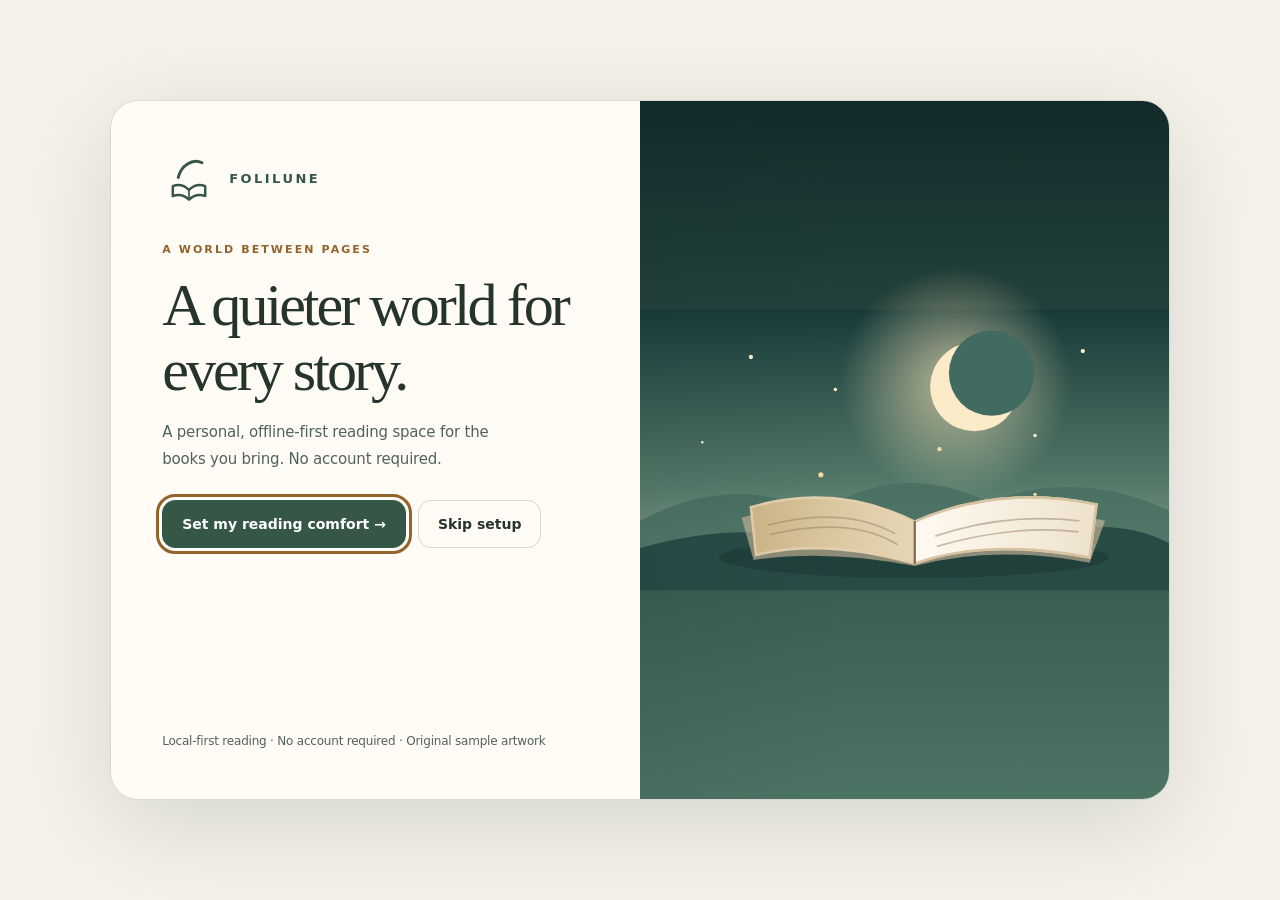
==== commit 0ac70480: "fix(g2): present connected Home on initial launch after safe library hydration" ====
--- a/android-app/app/src/main/assets/index.html
+++ b/android-app/app/src/main/assets/index.html
@@ -168,6 +168,7 @@
 (function(){'use strict';
 const KEY='folilune_atelier_v1'; // Keep v2 preferences and sample annotations.
 const DB_NAME='folilune_local_library_v3';
+const DURABLE_STATE_ROW='__folilune_reading_state_checkpoint_v1__';
 const initial={view:'home',book:'atlas',storyChapter:0,comicPage:0,comicMode:'page',direction:'ltr',zoom:100,studyTab:'notes',toolPanel:'none',readerTone:'paper',fontSize:19,lineHeight:1.85,bookmarks:[],highlights:[],notes:[],studyDraft:'',filter:'All',search:'',focus:false,bookmarksByBook:{},readingPositions:{}};
 let state={...initial};try{const saved=JSON.parse(localStorage.getItem(KEY)||'null');if(saved&&typeof saved==='object')state={...initial,...saved,view:'home',toolPanel:'none',focus:false};}catch(e){}
 const books=[
@@ -209,7 +210,40 @@
 'The lesson extends beyond art. The same patience can deepen reading, study, conversation, and the way we inhabit a day.'
 ];
 const $=x=>document.querySelector(x),esc=s=>String(s).replace(/[&<>"']/g,c=>({'&':'&amp;','<':'&lt;','>':'&gt;','"':'&quot;',"'":'&#39;'}[c]));
-const save=()=>{try{localStorage.setItem(KEY,JSON.stringify({...state,view:'home',toolPanel:'none'}));}catch(e){}};
+// Android WebView localStorage can acknowledge setItem before its backing store
+// is flushed. Mirror the same app state in the existing *transactional*
+// IndexedDB library; an explicit bookmark waits for that transaction to commit.
+// Never treat this state row as a book (loadImports filters by chapters).
+let durableReady=false,durableRevision=Math.max(0,Number(state.durableRevision)||0);
+let durableTimer=null,durableQueue=Promise.resolve();
+const snapshotState=()=>({...state,view:'home',toolPanel:'none',focus:false});
+function durableWrite(){
+  if(!durableReady)return Promise.resolve(false);
+  if(durableTimer!==null){clearTimeout(durableTimer);durableTimer=null}
+  const snapshot=JSON.parse(JSON.stringify(snapshotState()));
+  const revision=Number(snapshot.durableRevision)||0;
+  // Serialize to avoid an old snapshot overwriting a newer bookmark.
+  const writing=durableQueue.catch(()=>{}).then(()=>storePut({
+    id:DURABLE_STATE_ROW,revision,appState:snapshot,
+    storedAt:new Date().toISOString()
+  }));
+  durableQueue=writing;
+  return writing.then(()=>true).catch(err=>{
+    console.warn('Durable reading checkpoint unavailable:',err);
+    return false;
+  });
+}
+function durableSchedule(){
+  if(!durableReady)return;
+  if(durableTimer!==null)clearTimeout(durableTimer);
+  durableTimer=setTimeout(()=>{durableTimer=null;durableWrite()},350);
+}
+const save=()=>{
+  state.durableRevision=++durableRevision;
+  try{localStorage.setItem(KEY,JSON.stringify(snapshotState()))}
+  catch(err){console.warn('Reader local preference storage unavailable:',err)}
+  durableSchedule();
+};
 let toastTimer;function toast(t){const el=$('#toast');el.textContent=t;el.classList.add('visible');clearTimeout(toastTimer);toastTimer=setTimeout(()=>el.classList.remove('visible'),2500)};
 function cover(b,cl='cover'){return `<div class="${cl} ${b.cover}"><span class="cover-emblem">${b.emblem}</span><span class="cover-name">${esc(b.title)}</span><span class="cover-author">${esc(b.author)}</span></div>`}
 function heroArt(){return `<svg aria-hidden="true" viewBox="0 0 620 300" preserveAspectRatio="xMidYMid slice"><defs><linearGradient id="sky" x1="0" y1="0" x2="0" y2="1"><stop stop-color="#e4d1ab"/><stop offset=".5" stop-color="#c8d4c3"/><stop offset="1" stop-color="#789087"/></linearGradient><linearGradient id="rock" x1="0" x2="1"><stop stop-color="#82968d"/><stop offset="1" stop-color="#526b62"/></linearGradient></defs><rect width="620" height="300" fill="url(#sky)"/><circle cx="367" cy="78" r="60" fill="#ffebbd" opacity=".85"/><circle cx="367" cy="78" r="76" fill="none" stroke="#f8ead1" opacity=".6"/><path d="M0 238Q90 162 174 221Q230 170 295 220Q403 135 497 213Q550 186 620 225V300H0Z" fill="#8da299" opacity=".55"/><path d="M0 260Q82 215 177 246Q252 189 343 242Q438 188 521 233Q585 215 620 242V300H0Z" fill="#718c83"/><path d="M165 270L230 156L286 270H260L230 202L191 270" fill="url(#rock)"/><path d="M234 170L293 270H282L234 197L187 270H176Z" fill="#4d655d"/><path d="M211 197V176Q211 147 234 147Q257 147 257 176V197M221 194V176Q221 163 234 163Q247 163 247 176V194" stroke="#455c55" stroke-width="8" fill="none"/><path d="M99 272L151 199L203 272H181L151 224L123 272Z" fill="#6b7f74"/><path d="M398 275L471 190L544 275" fill="none" stroke="#536c61" stroke-width="15"/><path d="M413 257V203M529 257V203M390 275H561" stroke="#5b7368" stroke-width="12"/><path d="M434 232Q470 201 501 232" stroke="#536b62" stroke-width="10" fill="none"/><path d="M0 280Q102 258 190 291Q293 258 405 289Q514 260 620 280V300H0Z" fill="#405b54"/><g fill="#fff8df" opacity=".8"><circle cx="83" cy="89" r="2"/><circle cx="209" cy="51" r="1"/><circle cx="527" cy="72" r="2"/></g></svg>`}
@@ -260,7 +294,21 @@
 async function storeAll(){const db=await storeOpen();return new Promise((resolve,reject)=>{const tx=db.transaction('books','readonly'),req=tx.objectStore('books').getAll();req.onsuccess=()=>resolve(req.result);req.onerror=()=>reject(req.error);tx.oncomplete=()=>db.close();tx.onerror=()=>reject(tx.error)})}
 async function storePut(doc){const db=await storeOpen();return new Promise((resolve,reject)=>{const tx=db.transaction('books','readwrite');tx.objectStore('books').put(doc);tx.oncomplete=()=>{db.close();resolve()};tx.onerror=()=>reject(tx.error)})}
 async function storeRemove(id){const db=await storeOpen();return new Promise((resolve,reject)=>{const tx=db.transaction('books','readwrite');tx.objectStore('books').delete(id);tx.oncomplete=()=>{db.close();resolve()};tx.onerror=()=>reject(tx.error)})}
-async function loadImports(){try{const saved=await storeAll();for(const doc of saved){if(!doc?.id||!Array.isArray(doc.chapters))continue;importedDocs.set(doc.id,doc);books.unshift({id:doc.id,title:doc.title,author:doc.author,type:'Novels',format:hasFullEpub(doc)?'EPUB · full reader beta':doc.format,cover:'sage',emblem:'✦',progress:Math.round(((state.readingPositions?.[doc.id]?.chapter||0)/(doc.chapters.length||1))*100),subtitle:'Locally imported book',open:'story',imported:true})}}catch(err){console.warn('FOLILUNE local library unavailable:',err.message);toast('Local library may be unavailable in this browser')}}
+async function loadImports(){try{const saved=await storeAll();
+  const journal=saved.find(doc=>doc?.id===DURABLE_STATE_ROW);
+  if(journal?.appState&&typeof journal.appState==='object'&&!Array.isArray(journal.appState)
+    &&Number.isSafeInteger(journal.revision)&&journal.revision>durableRevision
+    &&journal.revision<=Number.MAX_SAFE_INTEGER){
+    // A committed IndexedDB checkpoint is newer than WebView localStorage.
+    // Restore *before* rendering/using the imported-book list.
+    state={...initial,...journal.appState,view:'home',toolPanel:'none',focus:false};
+    durableRevision=journal.revision;
+    try{localStorage.setItem(KEY,JSON.stringify(snapshotState()))}
+    catch(e){console.warn('Could not refresh local reader cache:',e)}
+  }
+  for(const doc of saved){if(!doc?.id||!Array.isArray(doc.chapters))continue;importedDocs.set(doc.id,doc);books.unshift({id:doc.id,title:doc.title,author:doc.author,type:'Novels',format:hasFullEpub(doc)?'EPUB · full reader beta':doc.format,cover:'sage',emblem:'✦',progress:Math.round(((state.readingPositions?.[doc.id]?.chapter||0)/(doc.chapters.length||1))*100),subtitle:'Locally imported book',open:'story',imported:true})}
+  durableReady=true;
+}catch(err){console.warn('FOLILUNE local library unavailable:',err.message);toast('Local library may be unavailable in this browser')}}
 function normalizeEntry(name){if(!name||name.startsWith('/')||name.includes('\\')||name.split('/').includes('..'))throw new Error('Unsafe file path in EPUB');return name}
 function resolveEpubPath(base,relative){const p=new URL(relative,'https://folilune.local/'+base).pathname.slice(1);return decodeURIComponent(p)}
 async function openZip(arrayBuffer){const data=new Uint8Array(arrayBuffer),v=new DataView(arrayBuffer),len=data.length;let eocd=-1;for(let i=len-22;i>=Math.max(0,len-65558);i--){if(v.getUint32(i,true)===0x06054b50){eocd=i;break}}if(eocd<0)throw new Error('Not a supported EPUB ZIP archive');const count=v.getUint16(eocd+10,true),offset=v.getUint32(eocd+16,true);if(!count||count>1200||offset>=len)throw new Error('EPUB archive is too large or unsupported');let pos=offset,uncompressedTotal=0;const entries=new Map(),decoder=new TextDecoder('utf-8');for(let n=0;n<count;n++){if(pos+46>len||v.getUint32(pos,true)!==0x02014b50)throw new Error('Damaged EPUB archive');const flags=v.getUint16(pos+8,true),method=v.getUint16(pos+10,true),csize=v.getUint32(pos+20,true),usize=v.getUint32(pos+24,true),nameLength=v.getUint16(pos+28,true),extra=v.getUint16(pos+30,true),comment=v.getUint16(pos+32,true),localOff=v.getUint32(pos+42,true);if(flags&1)throw new Error('Encrypted/DRM-protected files are unsupported');if(usize===0xffffffff||csize===0xffffffff||!([0,8].includes(method)))throw new Error('Unsupported EPUB compression');if(usize>12e6||csize>25e6||usize>Math.max(1,csize)*400)throw new Error('EPUB archive entry exceeds safety limit');uncompressedTotal+=usize;if(uncompressedTotal>65e6)throw new Error('EPUB archive exceeds safety limit');const name=normalizeEntry(decoder.decode(data.slice(pos+46,pos+46+nameLength)));if(!name.endsWith('/'))entries.set(name,{method,csize,usize,localOff});pos+=46+nameLength+extra+comment;if(pos>len)throw new Error('Corrupted EPUB index')}
@@ -410,7 +458,7 @@
 }
 async function parsePlainText(file){if(file.size>4e6)throw new Error('Text files are limited to 4 MB in this proof');let t=await file.text();t=t.replace(/\r\n?/g,'\n').replace(/^\uFEFF/,'');const chunks=t.split(/\n\s*\n+/).map(x=>x.trim()).filter(Boolean);if(!chunks.length)throw new Error('This file contains no readable text');const chapters=[];let buf=[],chars=0;for(const part of chunks){const clean=part.replace(/\s+/g,' ').replace(/^#{1,6}\s+/,'').trim();if(!clean)continue;buf.push(clean.slice(0,14000));chars+=clean.length;if(chars>6000){chapters.push({title:'Part '+(chapters.length+1),paras:buf});buf=[];chars=0}}if(buf.length)chapters.push({title:'Part '+(chapters.length+1),paras:buf});return {title:titleFromFilename(file.name),author:'Imported from this device',format:file.name.toLowerCase().endsWith('.md')?'Markdown · plain text':'TXT',chapters}}
 async function importFile(file){try{const ext=file.name.split('.').pop()?.toLowerCase();if(!['epub','txt','md'].includes(ext))throw new Error('Choose EPUB, TXT or Markdown. PDF and CBZ are not ready.');toast('Reading your local file…');const parsed=ext==='epub'?await parseEpub(file):await parsePlainText(file);const raw=await file.arrayBuffer();let fingerprint;if(globalThis.crypto?.subtle){const hash=await crypto.subtle.digest('SHA-256',raw);fingerprint=Array.from(new Uint8Array(hash).slice(0,12)).map(x=>x.toString(16).padStart(2,'0')).join('')}else{let h=2166136261;for(const b of new Uint8Array(raw)){h=Math.imul(h^b,16777619)}fingerprint=(h>>>0).toString(16)+'-'+file.size}const id='local-'+fingerprint;if(importedDocs.has(id)){const prior=importedDocs.get(id);if(ext==='epub'&&!hasFullEpub(prior)){prior.originalEpub=new Blob([raw],{type:'application/epub+zip'});try{await storePut(prior)}catch(err){console.warn('EPUB upgrade saved only for this session',err)}const row=books.find(b=>b.id===id);if(row)row.format='EPUB · full reader beta';toast('Updated original EPUB; full reader is now available')}else toast('Already in your library');openBook(id);return}const doc={id,...parsed,importedAt:new Date().toISOString(),...(ext==='epub'?{originalEpub:new Blob([raw],{type:'application/epub+zip'})}:{})};let persistent=true;try{await storePut(doc)}catch(storageError){persistent=false;console.warn('Browser storage unavailable; file usable until this page closes:',storageError)}importedDocs.set(id,doc);books.unshift({id,title:doc.title,author:doc.author,type:'Novels',format:ext==='epub'?'EPUB · full reader beta':doc.format,cover:'sage',emblem:'✦',progress:0,subtitle:'Local import',open:'story',imported:true});state.book=id;state.storyChapter=0;setProgress(0);navigate('story');toast((persistent?'Saved locally: ':'Session only: ')+doc.title+(ext==='epub'?' · simplified EPUB preview (see Reading settings)':''))}catch(err){console.error('Import failed',err);alert('Could not import this book.\n\n'+(err?.message||'Unknown file error')+'\n\nTry a DRM-free reflowable EPUB, TXT or Markdown file. Imported data never leaves this device.')}}
-async function removeImported(id){const b=books.find(x=>x.id===id);if(!b?.imported||!confirm('Remove "'+b.title+'" from this browser? Its reading position will also be cleared.'))return;try{await storeRemove(id);importedDocs.delete(id);books.splice(books.findIndex(x=>x.id===id),1);delete state.readingPositions?.[id];delete state.bookmarksByBook?.[id];state.notes=state.notes.filter(n=>n.bookId!==id);state.highlights=state.highlights.filter(n=>n.bookId!==id);if(state.book===id)state.book='atlas';save();render();toast('Local book removed')}catch(err){toast('Unable to remove book: '+err.message)}}
+async function removeImported(id){const b=books.find(x=>x.id===id);if(!b?.imported||!confirm('Remove "'+b.title+'" from this browser? Its reading position will also be cleared.'))return;try{await storeRemove(id);importedDocs.delete(id);books.splice(books.findIndex(x=>x.id===id),1);if(epubRuntime?.bookId===id)disposeEpubRuntime();delete state.readingPositions?.[id];delete state.bookmarksByBook?.[id];delete state.epubBookmarks?.[id];delete state.epubModes?.[id];delete state.lastOpened?.[id];state.notes=state.notes.filter(n=>n.bookId!==id);state.highlights=state.highlights.filter(n=>n.bookId!==id);if(state.book===id)state.book='atlas';save();render();toast('Local book removed')}catch(err){toast('Unable to remove book: '+err.message)}}
 
 const views={home,library,story,comic,study};
 function render(opt={}){const main=$('#screen');if(epubRuntime)storeEpubCheckpoint(epubRuntime);disposeEpubRuntime();if(!views[state.view])state.view='home';const prior=$('#readerPages');if(prior&&state.view==='story'&&prior.dataset.bookId===state.book&&Number(prior.dataset.chapter)===state.storyChapter)checkpointReader();main.innerHTML=views[state.view]();const titles={home:'Your Reading Space',library:'Your Library',story:'Story Reader',comic:'Comic Reader',study:'Study Workspace'};$('#topTitle').textContent=window.FOLILUNE_EXTRA_TITLES?.[state.view]||titles[state.view]||'FOLILUNE';$('#topSub').textContent=state.view==='home'?'/ Modern Atelier':'/ Integrated Reader v12';document.querySelectorAll('.nav-btn[data-view]').forEach(el=>el.classList.toggle('active',el.dataset.view===state.view));$('#sidebar').classList.remove('open');$('#curtain').classList.remove('show');$('#globalSearch').value=state.view==='library'?state.search:'';hideSelection();if(!opt.keepScroll)$('#mainScroll').scrollTop=0;if(state.view==='story'&&useFullEpub()){mountEpubRuntime();}if(state.view==='story'&&!useFullEpub()){const reader=$('#readerPages');if(reader){const rec=state.readingPositions?.[state.book];if(rec?.chapter===state.storyChapter){restoreReaderLocation(reader,rec);const pending=[...reader.querySelectorAll('.reader-figure img')].filter(img=>!img.complete);if(pending.length)Promise.allSettled(pending.map(img=>img.decode())).then(()=>{if(reader.isConnected&&state.view==='story'&&reader.dataset.bookId===state.book&&Number(reader.dataset.chapter)===state.storyChapter)restoreReaderLocation(reader,rec)})}}}save()}
@@ -476,7 +524,14 @@
 async function mountEpubRuntime(){const generation=++epubMountSeq,bookId=state.book,doc=importedDocs.get(bookId),stage=$('#epubStage');if(!stage||!hasFullEpub(doc))return;let localBook=null,localRendition=null;try{const buffer=await doc.originalEpub.arrayBuffer();if(generation!==epubMountSeq||!stage.isConnected)return;localBook=window.ePub(buffer,{replacements:'base64'});await localBook.ready;if(generation!==epubMountSeq||!stage.isConnected){localBook.destroy();return}const navigation=await localBook.loaded.navigation;const toc=Array.isArray(navigation?.toc)?navigation.toc:[];const names=[];const walk=items=>{for(const n of items||[]){if(names.length>=150)return;names.push({label:String(n.label||'Section').trim().slice(0,140),href:String(n.href||'').slice(0,900)});walk(n.subitems)}};walk(toc);stage.innerHTML='';localRendition=localBook.renderTo(stage,{width:'100%',height:'100%',spread:'none',flow:'paginated',allowScriptedContent:false});epubRuntime={bookId,book:localBook,rendition:localRendition,toc:names,spineLength:localBook.spine?.length||doc.chapters.length,restoring:true};const rt=epubRuntime;for(const [name,bg,fg] of [['paper','#f6f2e9','#363e32'],['sepia','#eadfc8','#4e4638'],['night','#282d2d','#e8e5da']])rt.rendition.themes.register('folilune-'+name,{'body':{'background-color':bg,'color':fg,'font-family':'Georgia, serif'},'p':{'line-height':String(state.lineHeight)}});rt.rendition.on('relocated',()=>{if(epubRuntime===rt&&!rt.restoring)storeEpubCheckpoint(rt)});rt.rendition.on('rendered',()=>{if(epubRuntime===rt){$('#epubPages')?.setAttribute('data-engine','epubjs-real');$('#epubLoading')?.remove();}});applyEpubAppearance();const old=state.readingPositions?.[bookId];const target=old?.cfi?.startsWith('epubcfi(')?old.cfi:undefined;try{const display=localRendition.display(target);await Promise.race([display,new Promise(resolve=>setTimeout(resolve,6500))])}catch(e){console.warn('Saved CFI not valid for this publication; showing beginning',e);try{await Promise.race([localRendition.display(),new Promise(resolve=>setTimeout(resolve,4500))])}catch(err){throw err}}if(generation!==epubMountSeq)return;rt.restoring=false;storeEpubCheckpoint(rt);if(state.toolPanel==='contents')updateEpubTools();const pg=$('#epubPages');pg?.setAttribute('data-engine','epubjs-real');}catch(err){console.error('FOLILUNE real EPUB render failed',err);try{localRendition?.destroy()}catch(e){}try{localBook?.destroy()}catch(e){}if(generation!==epubMountSeq)return;epubRuntime=null;const node=$('#epubStage');if(node){node.innerHTML=`<div class="epub-live-error"><h3>This EPUB could not open in the full reader.</h3><p>${esc(err?.message||'Unknown EPUB error')}</p><button data-action="epub-preview">Continue in text preview</button></div>`}toast('Full EPUB renderer unavailable; text preview is available')}}
 function moveEpubPage(delta){const rt=epubRuntime;if(!rt){toast('Book is still opening…');return}Promise.resolve(delta>0?rt.rendition.next():rt.rendition.prev()).then(()=>{if(epubRuntime===rt)storeEpubCheckpoint(rt)}).catch(err=>{console.warn('EPUB page navigation failed',err);toast('Unable to turn this page')})}
 function navigateEpubHref(href){const rt=epubRuntime;if(!rt){toast('Book is still opening…');return}rt.rendition.display(href).then(()=>{if(epubRuntime===rt){storeEpubCheckpoint(rt);state.toolPanel='none';updateEpubTools();save()}}).catch(err=>{console.warn('Could not navigate EPUB',err);toast('Could not open this location')})}
-function toggleEpubBookmark(){const rt=epubRuntime;const cfi=rt?.rendition?.currentLocation()?.start?.cfi;if(typeof cfi!=='string'||!cfi.startsWith('epubcfi(')){toast('Book is still loading…');return}state.epubBookmarks ||= {};const arr=state.epubBookmarks[rt.bookId]||[];state.epubBookmarks[rt.bookId]=arr.includes(cfi)?arr.filter(x=>x!==cfi):[...arr,cfi].slice(-80);save();updateEpubTools();toast(arr.includes(cfi)?'Saved place removed':'Page bookmarked')}
+function toggleEpubBookmark(){const rt=epubRuntime;const cfi=rt?.rendition?.currentLocation()?.start?.cfi;if(typeof cfi!=='string'||!cfi.startsWith('epubcfi(')){toast('Book is still loading…');return}
+  state.epubBookmarks ||= {};const arr=state.epubBookmarks[rt.bookId]||[];
+  const removing=arr.includes(cfi);
+  state.epubBookmarks[rt.bookId]=removing?arr.filter(x=>x!==cfi):[...arr,cfi].slice(-80);
+  // The saved place and current page must share one committed snapshot.
+  storeEpubCheckpoint(rt);save();updateEpubTools();
+  durableWrite().then(persisted=>toast(persisted?(removing?'Saved place removed':'Page bookmarked'):'Bookmark saved in this session; durable storage unavailable'));
+}
 function switchEpubMode(mode){const doc=importedDocs.get(state.book);if(!doc)return;if(mode==='full'&&!hasFullEpub(doc)){toast('Reimport the original EPUB to enable full reading');$('#importBookInput').click();return}checkpointReader();state.epubModes ||= {};state.epubModes[state.book]=mode;state.toolPanel='none';if(mode==='preview')state.storyChapter=Math.max(0,Math.min(currentChapters().length-1,state.readingPositions?.[state.book]?.chapter||0));render();toast(mode==='full'?'Using full EPUB beta reader':'Using the simplified text preview')}
 
 
@@ -552,7 +607,14 @@
    }
  });
 
-loadImports().finally(()=>render());
+// Wait for the parser-blocking G2 presentation scripts before the first
+// Home render. IndexedDB recovery still owns state hydration; do not
+// navigate or write state while loadImports() is pending.
+loadImports().finally(()=>{
+  if(document.readyState==='loading')
+    document.addEventListener('DOMContentLoaded',()=>render(),{once:true});
+  else render();
+});
 })();
 </script>
 <!-- EPUB.js BSD-2-Clause license notice: Copyright (c) 2013, FuturePress
--- a/android-app/app/src/main/assets/vnext-integrated.css
+++ b/android-app/app/src/main/assets/vnext-integrated.css
@@ -184,3 +184,10 @@
  #vnWelcome .vn-entry{animation:none!important}
  .nav-btn,.reading-card,.book-card,.collection,.vn-control{transition:none!important}
 }
+
+/* G2 Lunar Editorial first-use candidate: honest local-import step. */
+.vn-entry #vnImport{max-width:415px;padding:15px 17px;border-left:3px solid var(--v-brass);
+  background:var(--v-soft);border-radius:0 12px 12px 0}
+.vn-entry #vnImport p{font-size:13px;line-height:1.65}
+.vn-night .vn-entry #vnImport{background:var(--v-soft)}
+.vn-entry button.vn-choice{min-height:48px!important}
--- a/android-app/app/src/main/assets/vnext-g2.css
+++ b/android-app/app/src/main/assets/vnext-g2.css
@@ -93,3 +93,45 @@
  .g2-settings{grid-template-columns:1fr}
 }
 @media(max-width:370px){.g2-book-cover{height:165px}.g2-cover-title{font-size:14px}.g2-shelf{gap:9px}.g2-heading .page-title{font-size:30px}}
+
+/* Lunar Editorial G2 functional accessibility baseline. Existing color, type,
+   renderer and page geometry remain unchanged pending visual signoff. */
+:root{--le-g2-hit-min:48px}
+.nav-btn,.g2-book,.g2-choice,.g2-step button,.g2-toolbar select,
+.g2-toolbar .primary,.g2-saved-row,.g2-section .section-title button{
+  min-height:var(--le-g2-hit-min);
+}
+.g2-step button{width:var(--le-g2-hit-min);height:var(--le-g2-hit-min)}
+
+/* Lunar Editorial G2 keyboard focus visibility: keep search-input inner borders
+   quiet, but make their labelled outer surfaces visibly focused. This only
+   affects G2 library/search/notes/help, not EPUB.js publisher content. */
+.g2-search-input:focus-within,
+.g2-search-large:focus-within,
+.g2b-query:focus-within{
+  outline:3px solid var(--v-brass);
+  outline-offset:3px;
+}
+.g2-content .primary,
+.g2-content .secondary,
+.g2-content .pill,
+.g2-content .g2b-note-foot .secondary,
+.g2-content .g2b-help-aside .secondary{
+  min-height:var(--le-g2-hit-min);
+}
+
+/* Lunar Editorial G2 compact Home hierarchy: no EPUB renderer changes. */
+.g2-home-empty .g2-heading{margin-bottom:22px}
+.g2-home-empty .g2-heading .page-title{font-size:clamp(28px,2.8vw,39px)}
+.g2-home-empty .g2-section{margin-top:27px}
+@media(max-width:720px){
+ .g2-home-empty .g2-heading{margin-bottom:15px}
+ .g2-home-empty .g2-heading .page-sub{line-height:1.45;margin:5px 0 0}
+ .g2-home-empty .g2-hero .hero-copy{padding:23px 23px 10px}
+ .g2-home-empty .g2-hero .hero-copy h2{font-size:clamp(29px,7.5vw,35px);margin:9px 0 8px}
+ .g2-home-empty .g2-hero .hero-copy p{line-height:1.48;margin:0 0 13px}
+ .g2-home-empty .g2-hero .hero-art{height:145px;min-height:145px}
+ .g2-home-empty .g2-hero .hero-art svg{min-height:145px}
+ .g2-home-empty .g2-section{margin-top:22px}
+ .g2-home-empty .g2-empty{padding:21px 19px}
+}
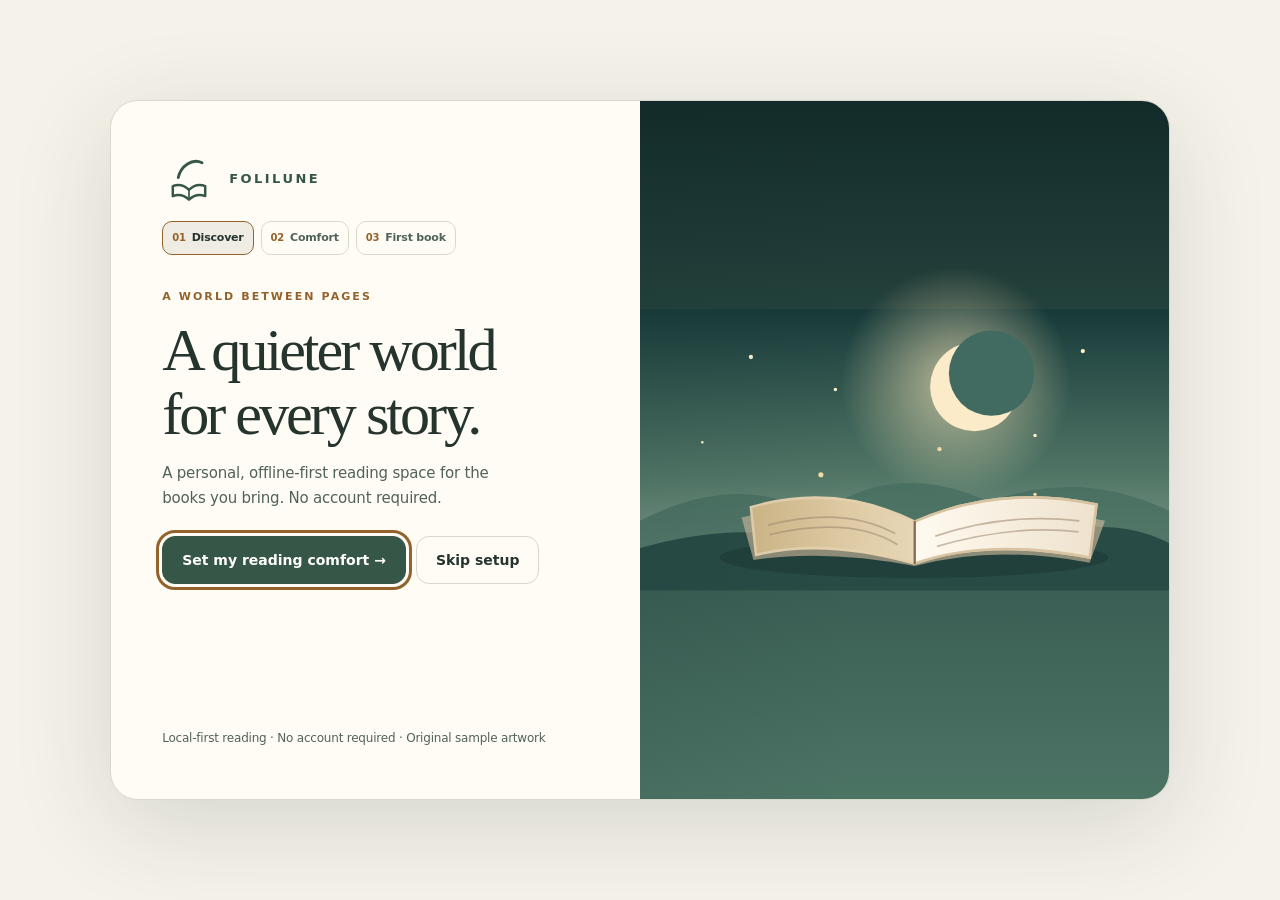
==== commit 43c93388: "feat(g2): establish cohesive Lunar Editorial shell and three-step experience contract" ====
--- a/android-app/app/src/main/assets/index.html
+++ b/android-app/app/src/main/assets/index.html
@@ -103,6 +103,7 @@
 <link rel="stylesheet" href="./vnext-integrated.css" />
 <link rel="stylesheet" href="./vnext-g2.css" />
 <link rel="stylesheet" href="./vnext-g2-support.css" />
+<link rel="stylesheet" href="./vnext-lunar-editorial-g2.css" />
 </head>
 <body>
 <div class="app" id="app">
--- a/android-app/app/src/main/assets/vnext-g2.css
+++ b/android-app/app/src/main/assets/vnext-g2.css
@@ -135,3 +135,24 @@
  .g2-home-empty .g2-section{margin-top:22px}
  .g2-home-empty .g2-empty{padding:21px 19px}
 }
+
+/* G2-D Lunar Editorial empty Home: single H1, one import CTA and a compact
+   reading-desk notice. Presentation only; populated Home and EPUB shell stay
+   independent. */
+.g2-home-empty .g2-hero{min-height:0}
+.g2-home-empty .g2-hero .hero-copy{padding:24px 10px 24px 32px}
+.g2-home-empty .g2-hero .g2-home-promise{font-size:14px;line-height:1.65;margin:12px 0 18px;max-width:360px}
+.g2-home-empty .g2-hero .hero-art{min-height:180px}
+.g2-home-empty .g2-hero .hero-art svg{min-height:180px;mask-image:linear-gradient(to bottom,transparent 0%,#000 15%,#000 100%)}
+.g2-home-shelf-note{display:flex;align-items:center;gap:14px;border:1px dashed var(--v-line);border-radius:16px;padding:17px 20px;background:var(--v-surface)}
+.g2-home-shelf-note>span:first-child{font-size:23px;color:var(--v-brass);flex:none}
+.g2-home-shelf-note strong{display:block;font:500 18px/1.4 Georgia,serif;color:var(--v-ink)}
+.g2-home-shelf-note small{display:block;margin-top:3px;color:var(--v-muted);font:400 12px/1.55 system-ui}
+@media(max-width:720px){
+ .g2-home-empty .g2-heading .page-title{font-size:clamp(28px,7vw,36px)}
+ .g2-home-empty .g2-hero .hero-copy{padding:19px 22px 12px}
+ .g2-home-empty .g2-hero .g2-home-promise{margin:10px 0 14px}
+ .g2-home-empty .g2-hero .hero-art{height:108px;min-height:108px;overflow:hidden}
+ .g2-home-empty .g2-hero .hero-art svg{height:108px;min-height:108px;mask-image:linear-gradient(to bottom,#000 68%,transparent 100%)}
+ .g2-home-shelf-note{padding:15px 14px}
+}
--- a/android-app/app/src/main/assets/vnext-lunar-editorial-g2.css
+++ b/android-app/app/src/main/assets/vnext-lunar-editorial-g2.css
@@ -0,0 +1,98 @@
+/* FOLILUNE G2 — Lunar Editorial: shared component contract v0.1.
+   Applied AFTER G1/G2/B surface styles, scoped to the connected UI and
+   welcoming shell. No EPUB.js iframe, EPUB CSS or book data changes. */
+:root{
+  --le-display:Georgia,"Times New Roman",serif;
+  --le-interface:system-ui,"Segoe UI",Arial,sans-serif;
+  --le-panel-radius:18px;
+  --le-control-radius:12px;
+  --le-reading-max:62ch;
+  --le-panel-bg:var(--v-surface);
+  --le-border:var(--v-line);
+  --le-focus:var(--v-brass);
+  --le-shadow:0 10px 38px #26342e0b;
+  --le-space-1:8px;--le-space-2:12px;--le-space-3:16px;
+  --le-space-4:24px;--le-space-5:32px;
+}
+.g2-content{font-family:var(--le-interface);color:var(--v-ink);min-width:0}
+.g2-heading{align-items:flex-start;margin-bottom:24px}
+.g2-heading .page-title{font:400 clamp(30px,3.3vw,46px)/1.13 var(--le-display);
+  letter-spacing:-.025em;overflow-wrap:break-word;color:var(--v-ink)}
+.g2-heading .eyebrow,.g2-content .eyebrow{font:750 11px/1.5 var(--le-interface);
+  letter-spacing:.14em;color:var(--v-brass)}
+.g2-heading .page-sub{font:400 14px/1.65 var(--le-interface);
+  margin-top:9px;max-width:var(--le-reading-max);color:var(--v-muted)}
+.g2-section{margin-top:34px}
+.g2-section .section-title{align-items:baseline;gap:14px;flex-wrap:wrap}
+.g2-section .section-title h2{font:400 clamp(20px,2vw,26px)/1.3 var(--le-display);
+  letter-spacing:-.015em;color:var(--v-ink)}
+.g2-content .primary,.g2-content .secondary,.g2-content button[data-view]{
+  border-radius:var(--le-control-radius);
+  min-height:48px;font-family:var(--le-interface);
+  font-size:14px;font-weight:600}
+.g2-content .primary{box-shadow:0 4px 12px #172e2019}
+.g2-content :where(.g2-panel,.g2-empty,.g2-assurance,.g2b-note-card,.g2b-faq){
+  border-color:var(--le-border);border-radius:var(--le-panel-radius);
+  background:var(--le-panel-bg)}
+.g2-panel h2,.g2-empty strong{font-family:var(--le-display)}
+.g2-empty p,.g2-assurance p,.g2-panel p{max-width:var(--le-reading-max)}
+.g2-assurance{margin-top:29px;align-items:center;gap:14px}
+.g2-assurance>span{font-size:22px;flex:none}
+.g2-book-cover,.g2b-book-cover{box-shadow:var(--le-shadow);
+  border-radius:14px}
+.g2-book-title,.g2b-book-title{font-family:var(--le-display)}
+.g2-content :where(.g2-book,.g2b-book,.g2b-shelf,.g2-choice,
+  .g2-saved-row,.g2b-faq summary,.secondary,.primary):focus-visible,
+#vnWelcome :where(button,input):focus-visible{
+  outline:3px solid var(--le-focus);outline-offset:3px}
+.g2b-shelf{border-color:var(--le-border);border-radius:var(--le-panel-radius)}
+.g2b-shelf strong{font-family:var(--le-display)}
+.g2b-shelf>span:not(.g2b-shelf-symbol){max-width:26ch}
+.g2b-note-text{font-family:var(--le-display)}
+.g2-search-input,.g2-search-large,.g2b-query{border-radius:var(--le-control-radius)}
+/* Onboarding: one predictable three-step language across all screens. */
+#vnWelcome .vn-entry-copy{gap:15px}
+#vnWelcome .vn-steps{display:flex;align-items:stretch;gap:7px;
+  width:100%;max-width:440px;flex-wrap:wrap;
+  font:600 11px/1.4 var(--le-interface);color:var(--v-muted)}
+#vnWelcome .vn-steps>span{display:inline-flex;align-items:center;gap:6px;
+  padding:8px 9px;border:1px solid var(--v-line);border-radius:10px;
+  min-width:0;white-space:nowrap;background:var(--v-surface)}
+#vnWelcome .vn-steps>span b{font-size:10px;color:var(--v-brass)}
+#vnWelcome .vn-steps>span[aria-current="step"]{
+  background:var(--v-soft);color:var(--v-ink);border-color:var(--v-brass)}
+#vnWelcome .vn-entry h1{max-width:12.5ch;text-wrap:balance}
+#vnWelcome .vn-entry p{line-height:1.65}
+#vnWelcome .vn-entry-actions{gap:10px}
+#vnWelcome .vn-entry button{font-size:14px}
+#vnWelcome .vn-entry-footnote{line-height:1.6}
+body.vn-night{
+  --le-panel-bg:var(--v-surface);--le-border:var(--v-line);
+  --le-focus:var(--v-brass);--le-shadow:none;
+}
+.vn-night .g2b-help-aside{border:1px solid var(--v-line)}
+.vn-night .g2-content .g2-book-cover,
+.vn-night .g2-content .g2b-book-cover{box-shadow:none}
+@media(hover:hover){
+  .g2-content :where(.g2-book,.g2b-book,.g2b-shelf){transition:transform .18s ease}
+  .g2-content :where(.g2-book,.g2b-book,.g2b-shelf):hover{transform:translateY(-2px)}
+}
+@media(max-width:720px){
+  .g2-heading{margin-bottom:18px}
+  .g2-heading .page-title{font-size:clamp(28px,7vw,38px)}
+  .g2-heading .page-sub{font-size:14px;line-height:1.55}
+  .g2-section{margin-top:26px}
+  .g2-content .g2-assurance{padding:18px}
+  .g2-content .g2b-help-layout{gap:16px}
+  #vnWelcome .vn-steps{gap:6px}
+  #vnWelcome .vn-steps>span{font-size:10px;padding:7px 8px}
+  #vnWelcome .vn-entry h1{max-width:15ch}
+}
+@media(max-width:370px){
+  #vnWelcome .vn-steps{gap:4px}
+  #vnWelcome .vn-steps>span{font-size:9px;padding:7px 6px}
+}
+@media(prefers-reduced-motion:reduce){
+  .g2-content :where(button,.g2-book,.g2b-book,.g2b-shelf){transition:none!important;animation:none!important}
+  #vnWelcome .vn-steps>span{transition:none!important}
+}
